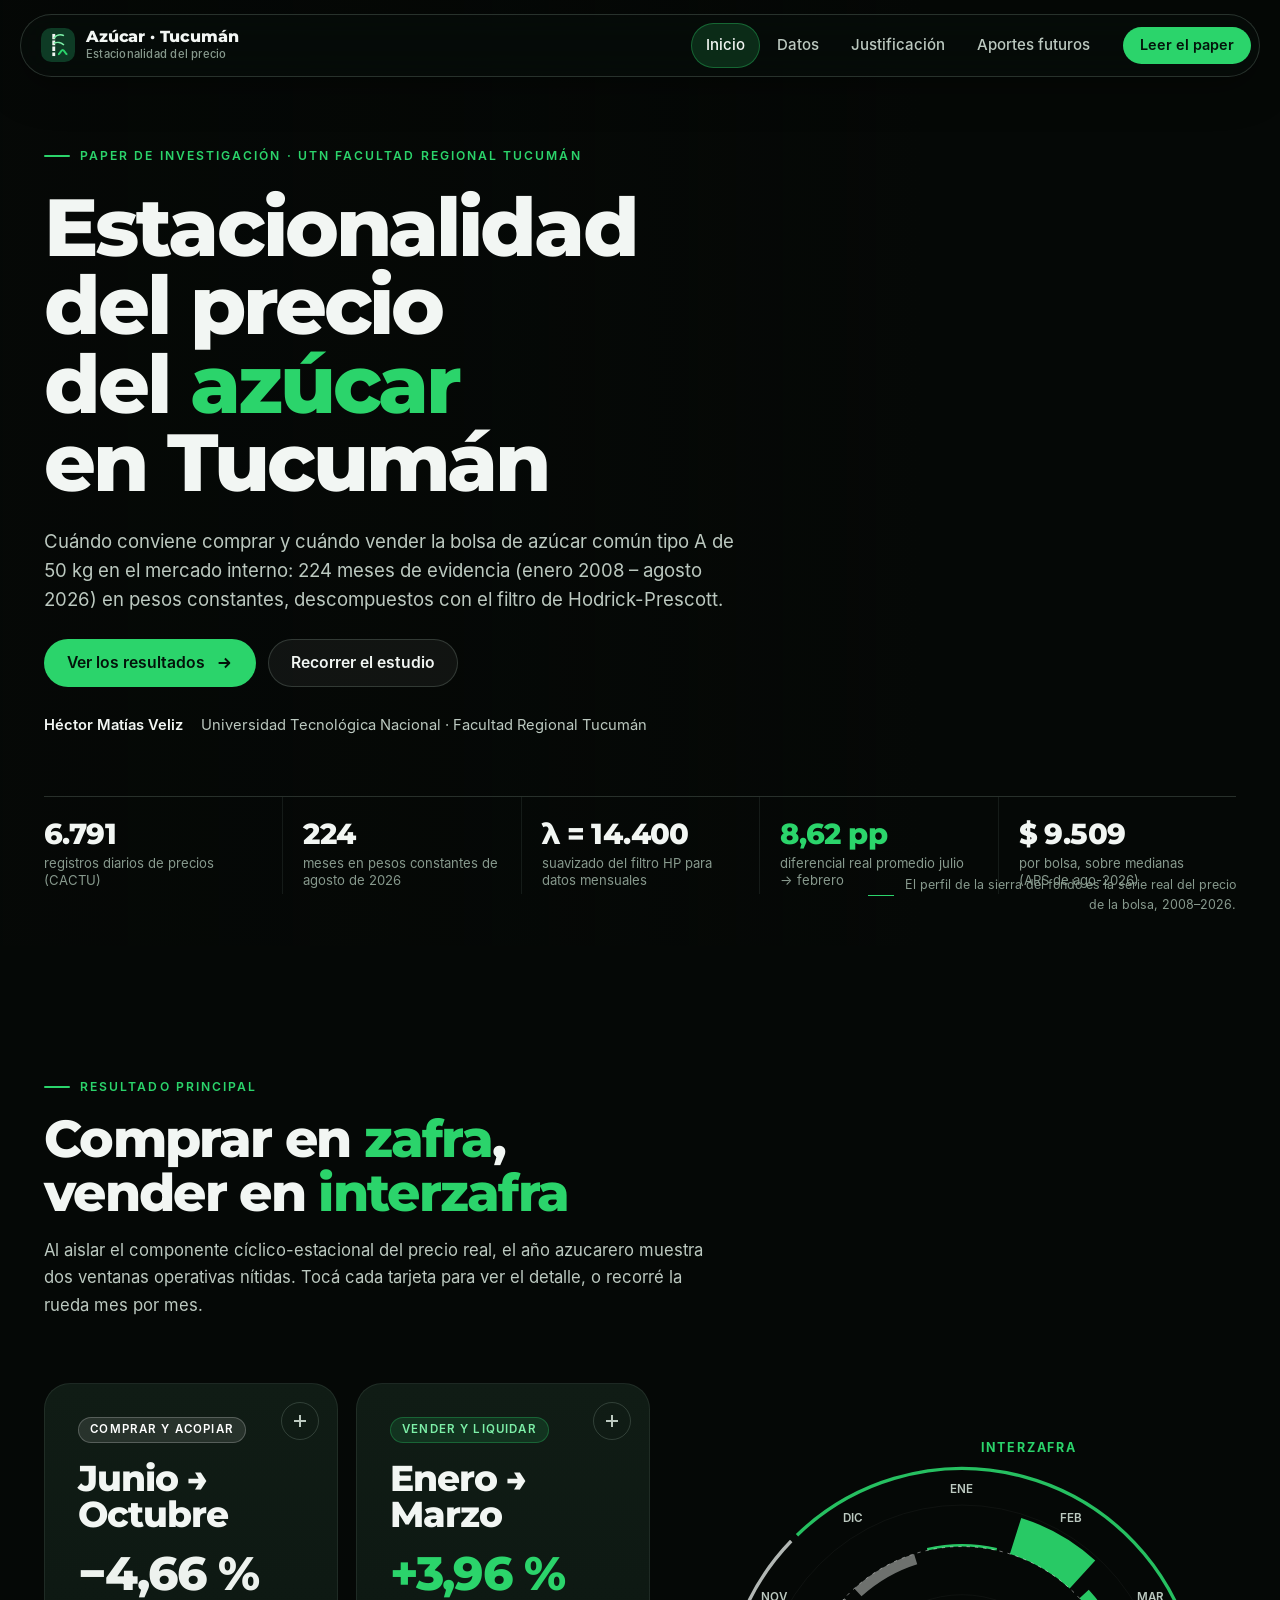
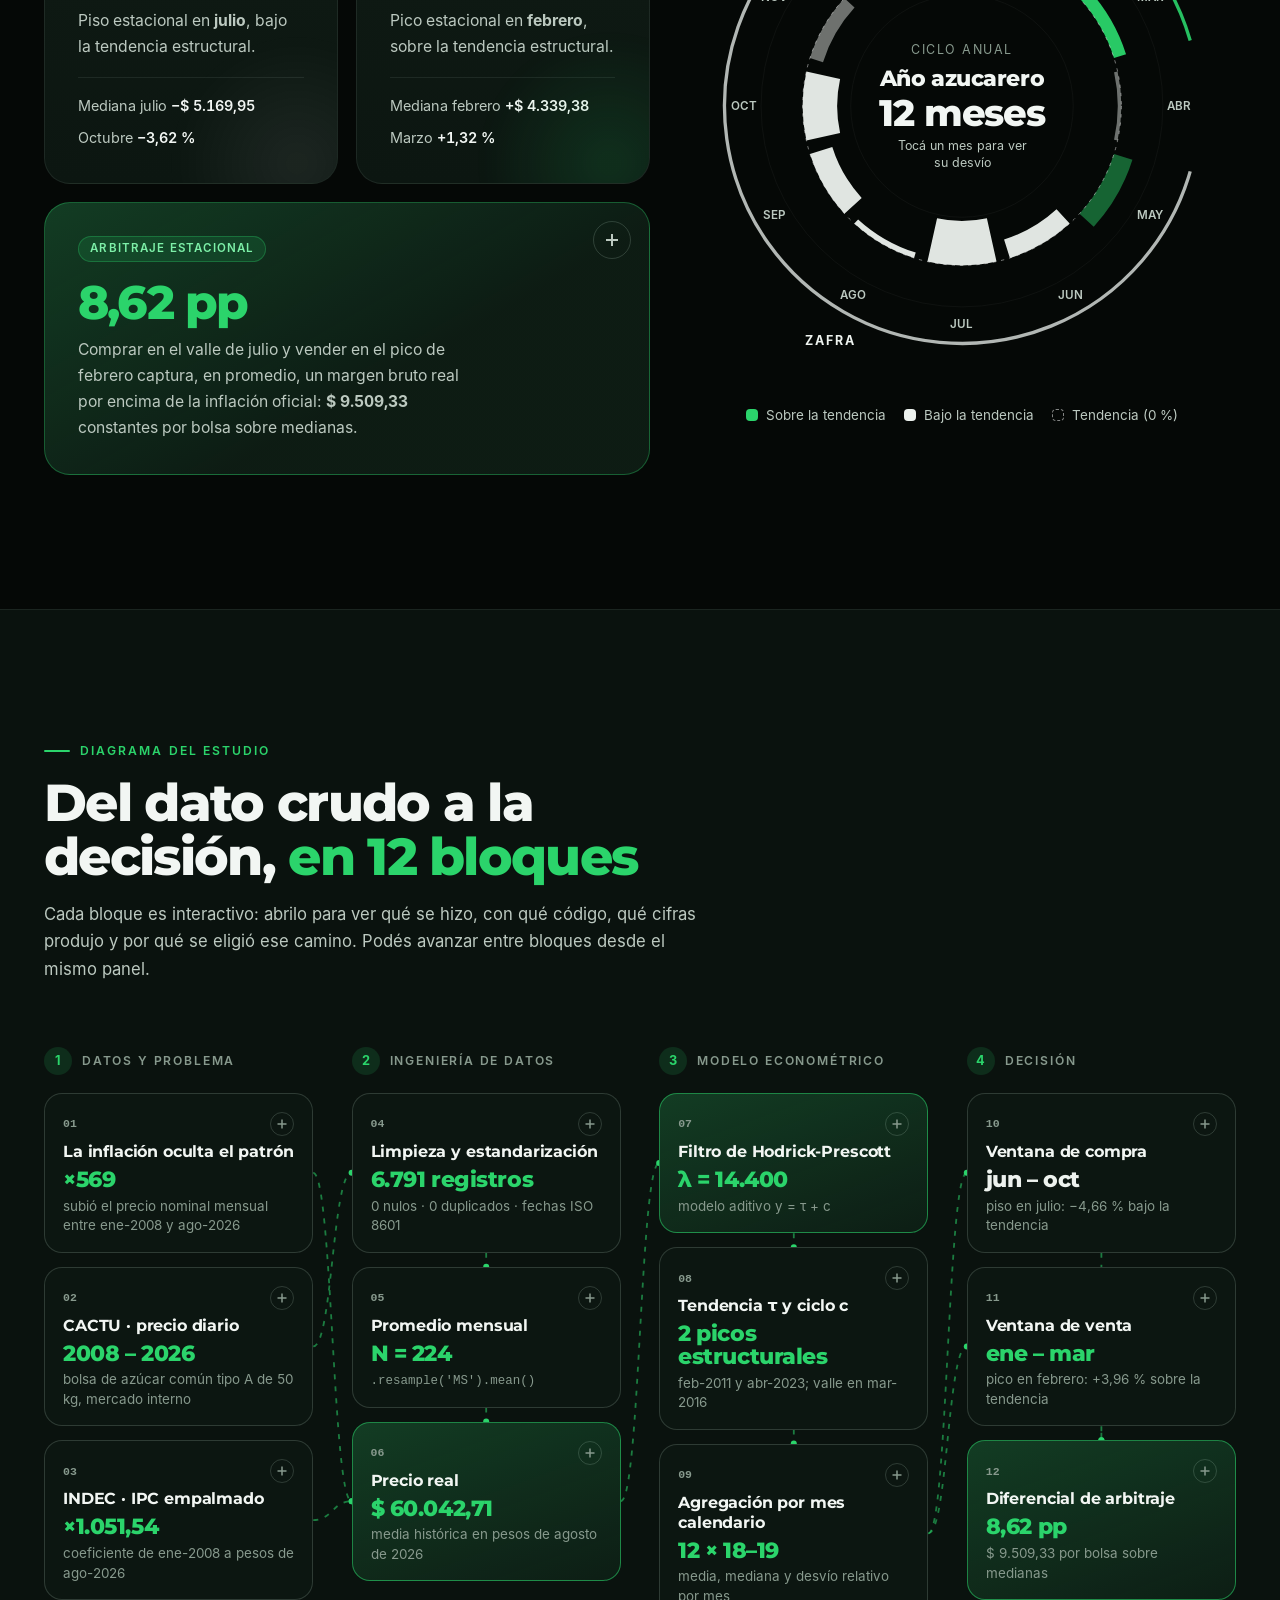
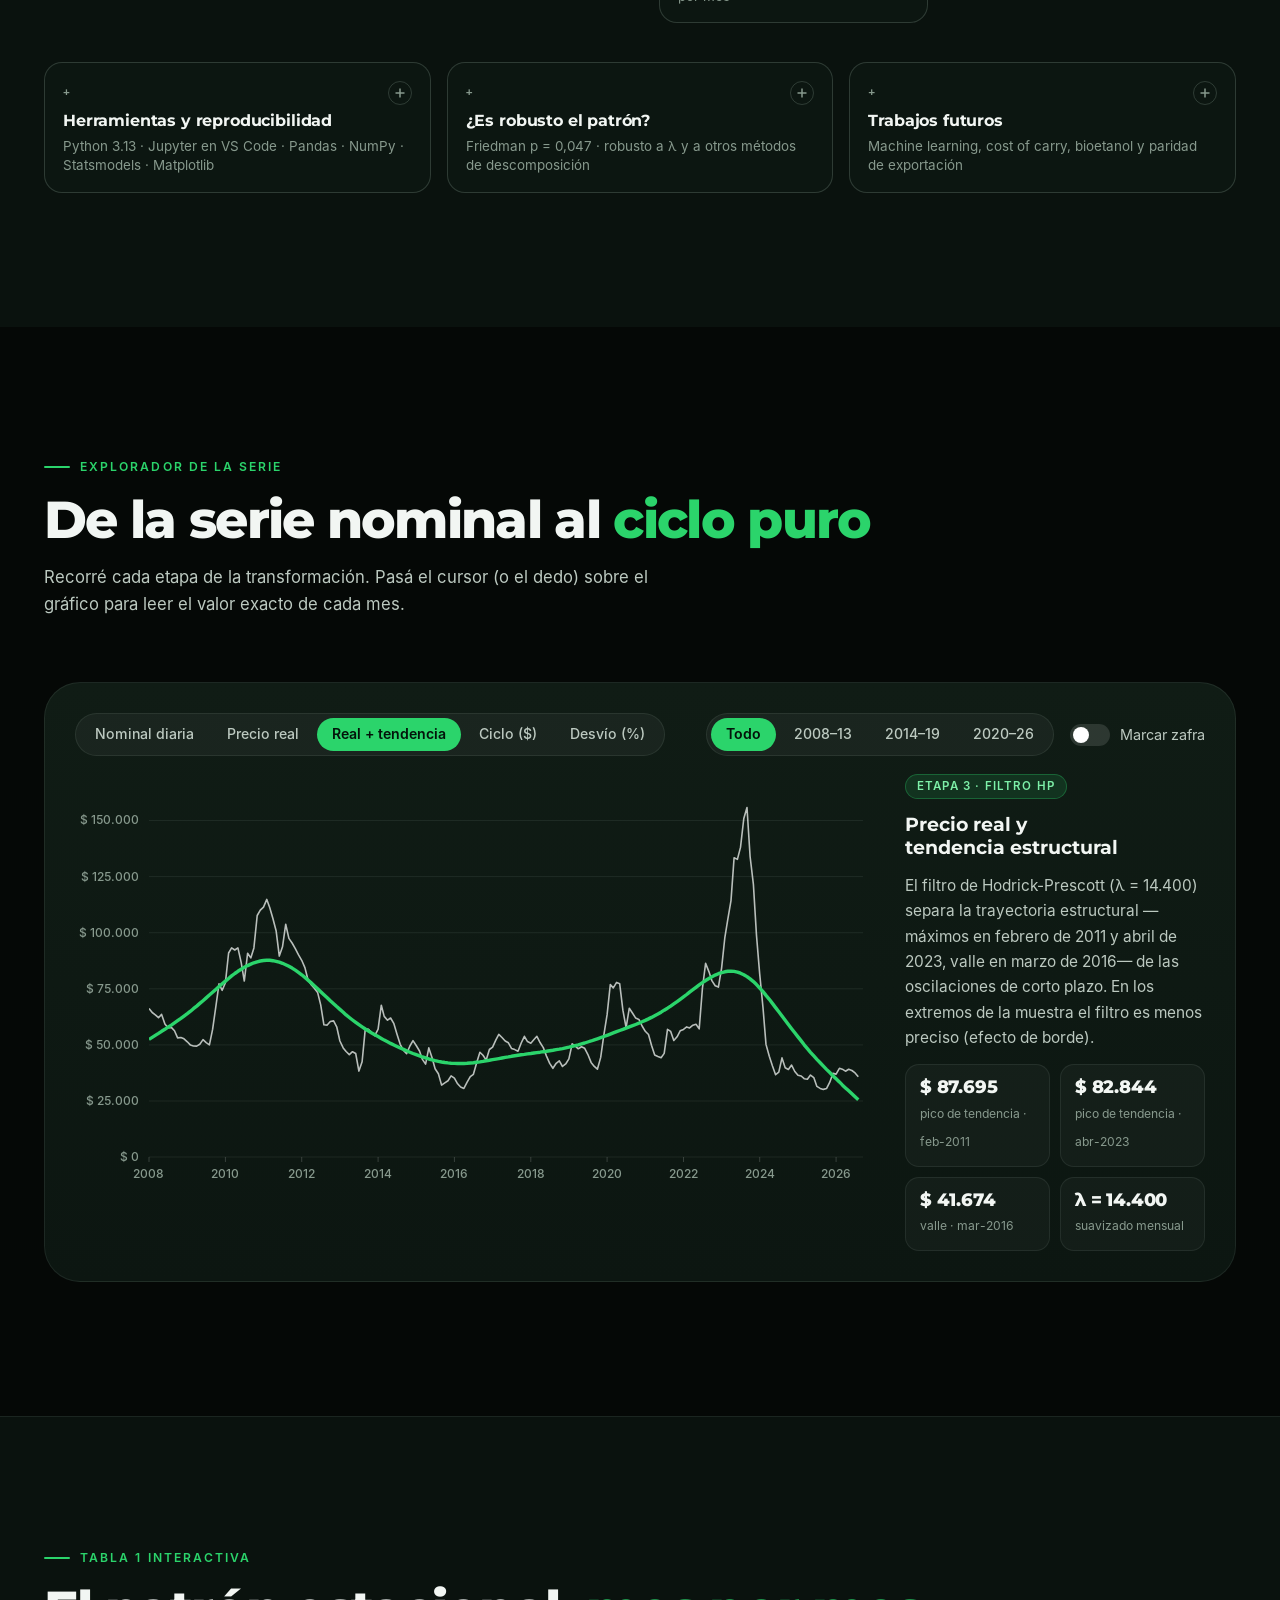
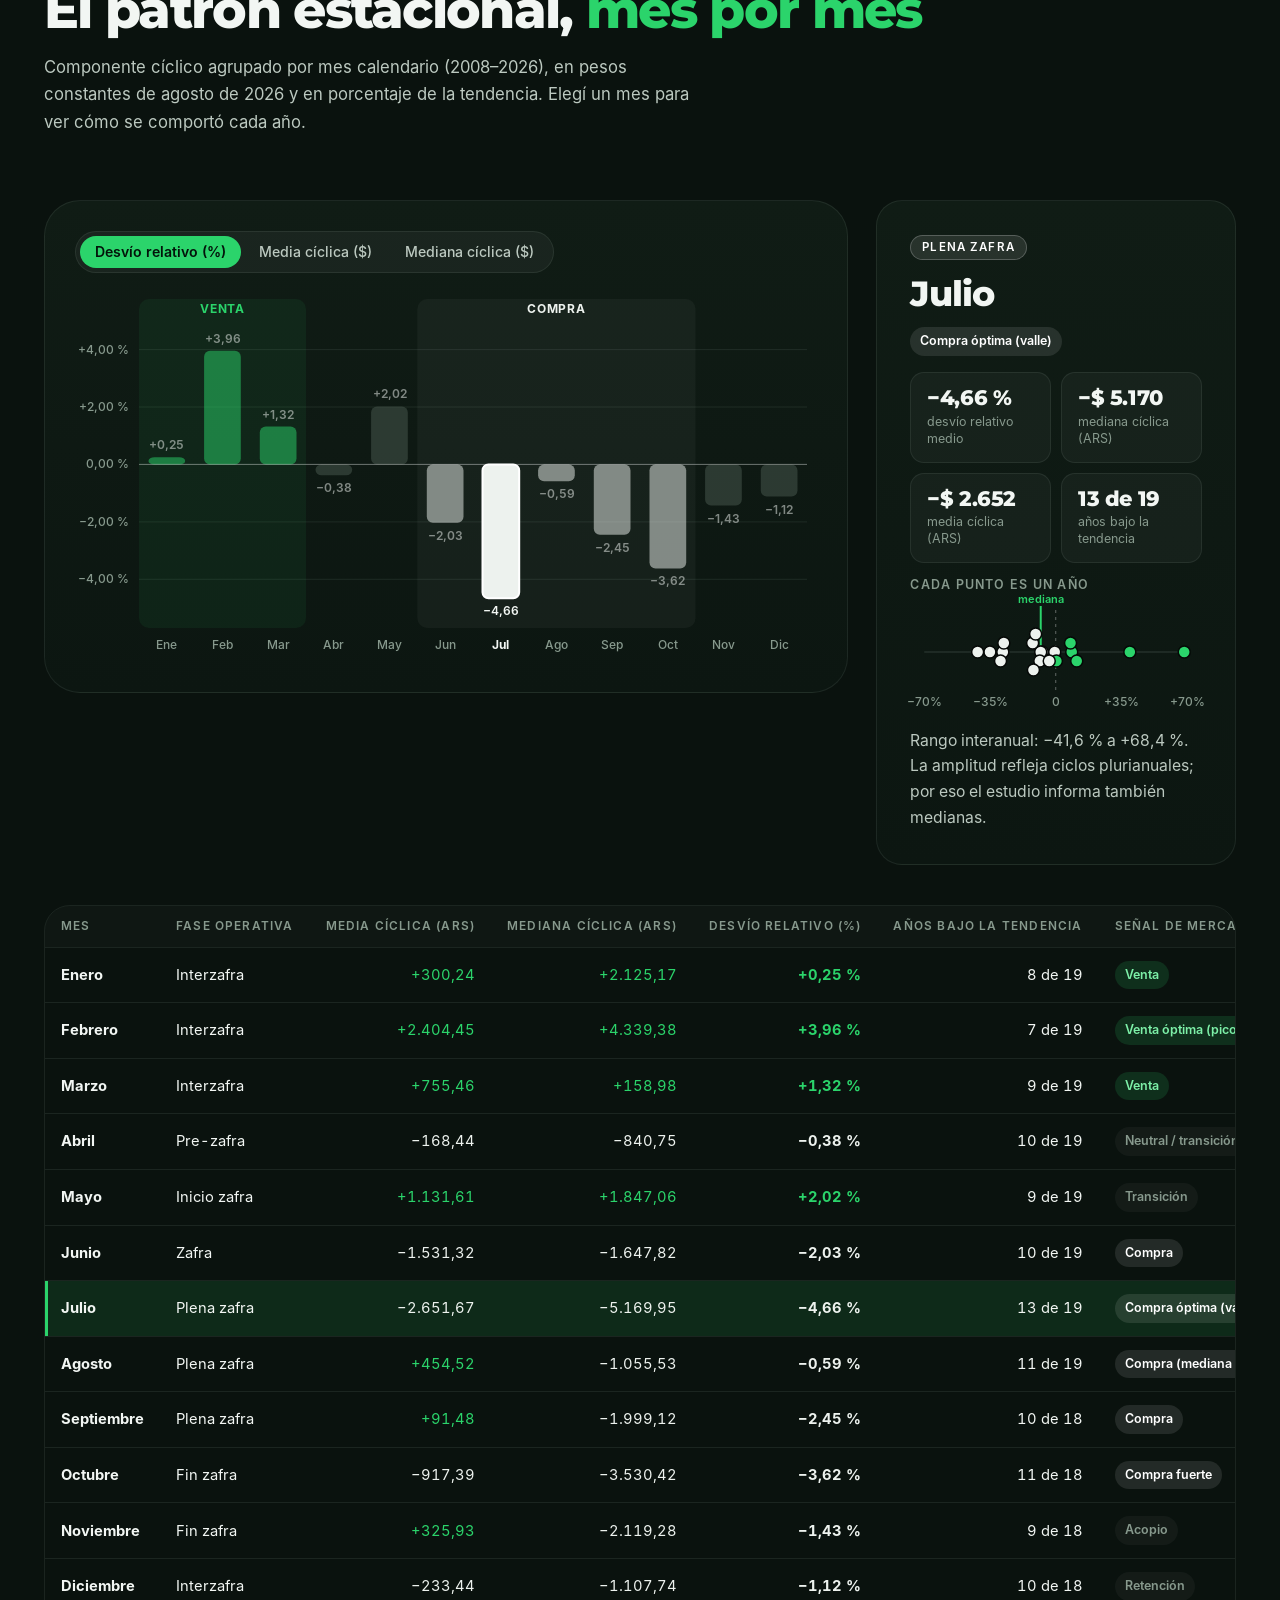
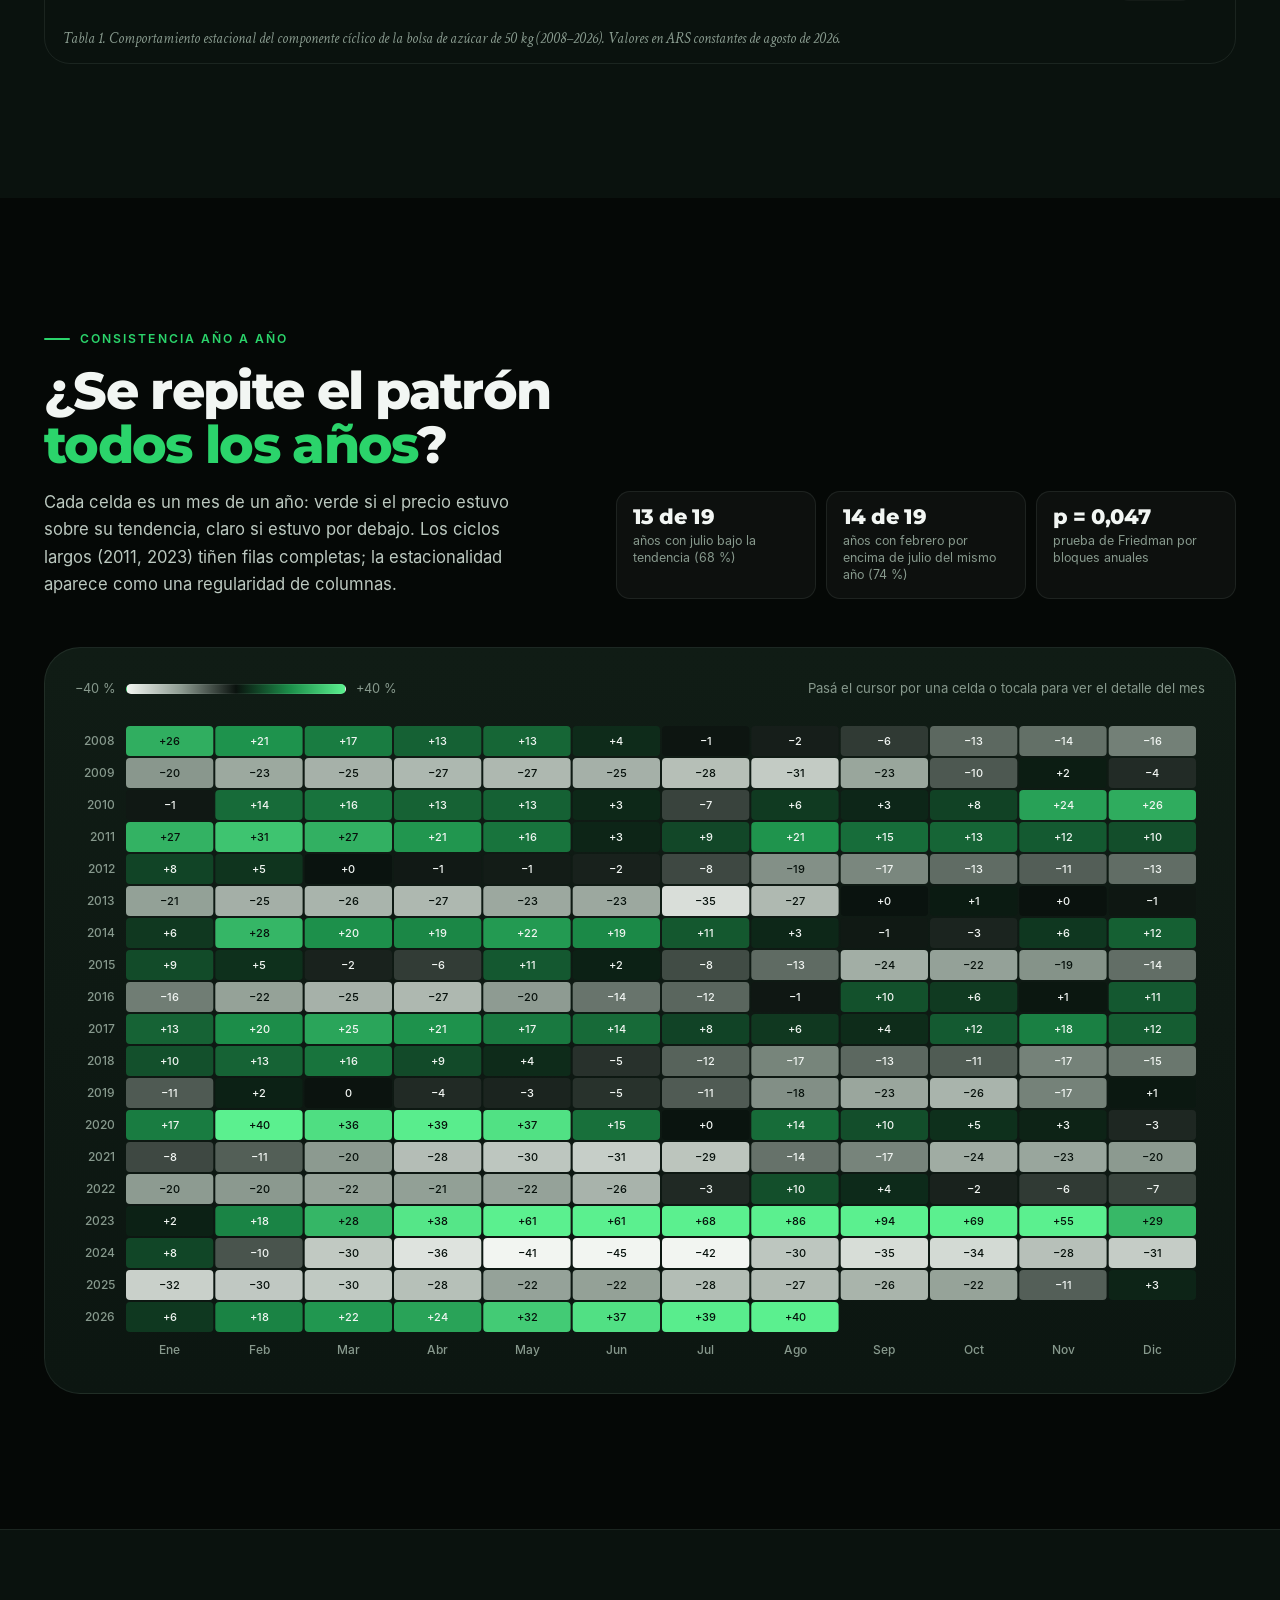
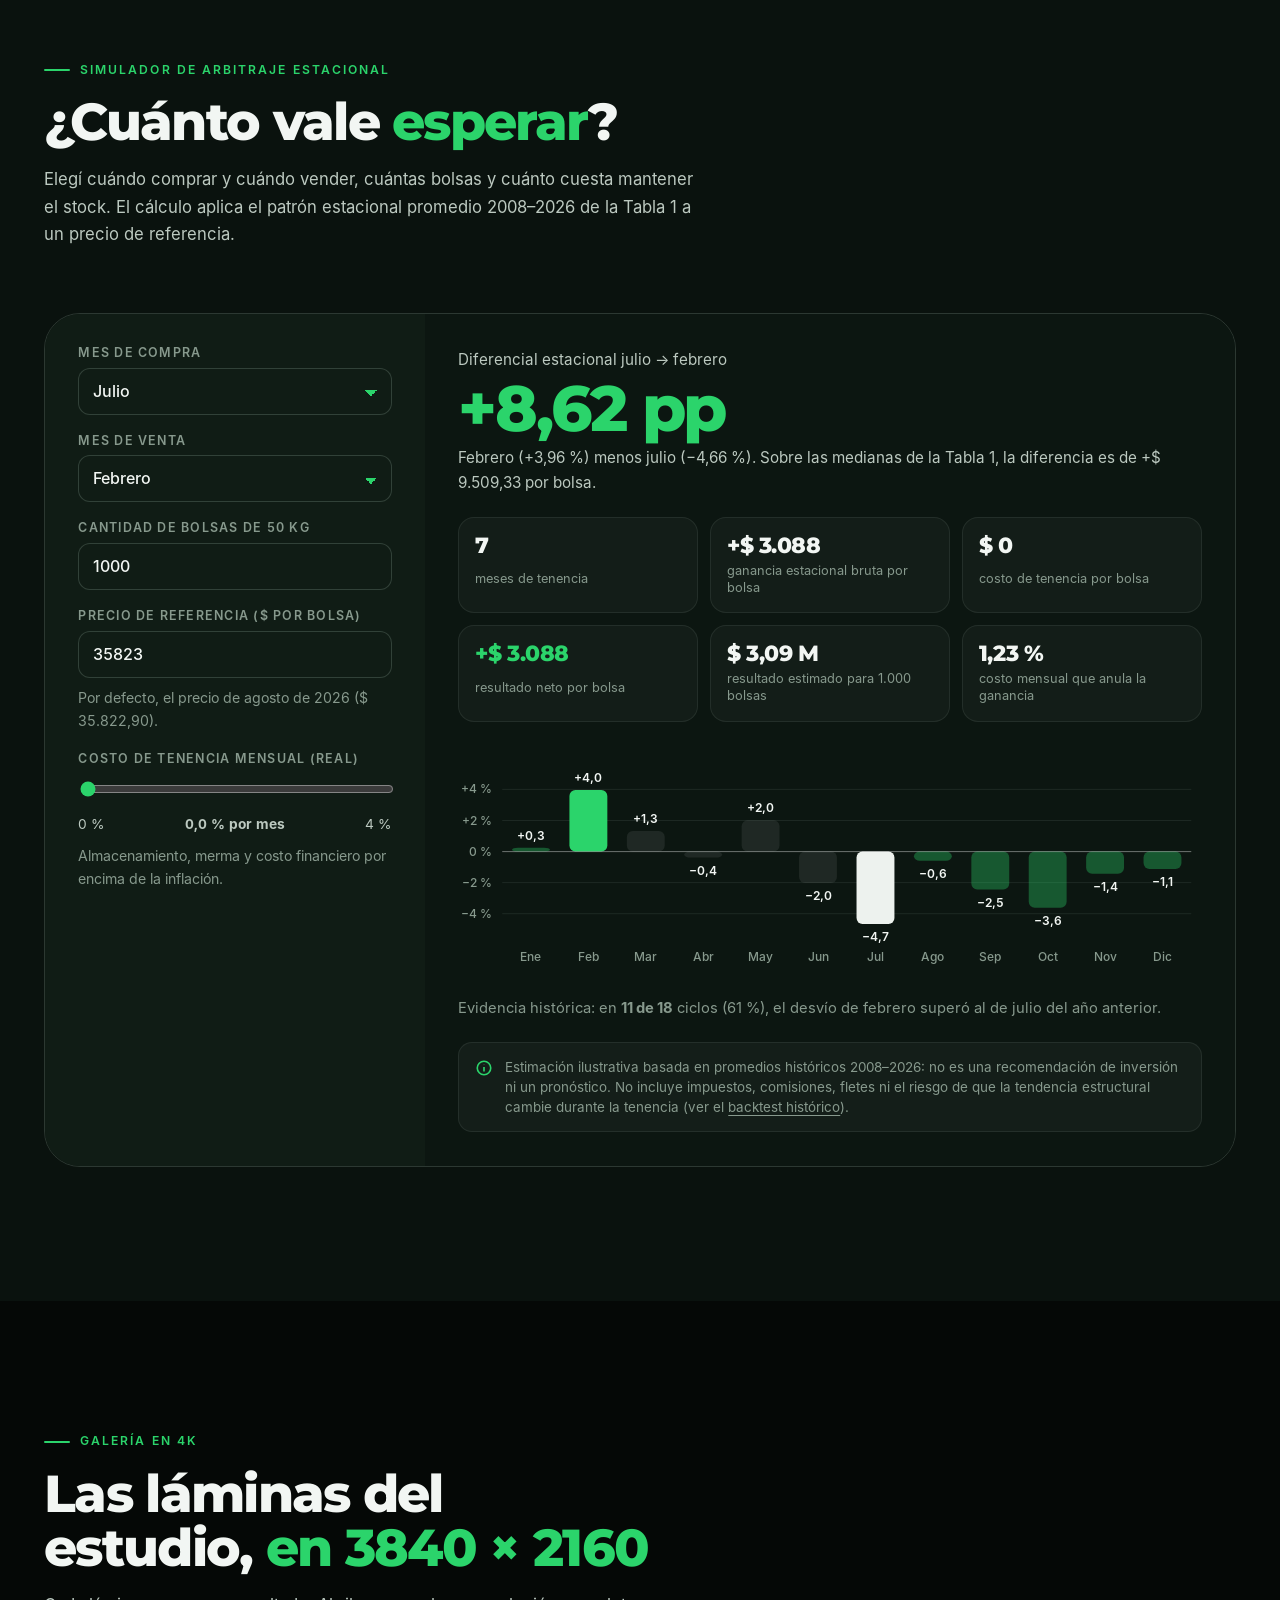
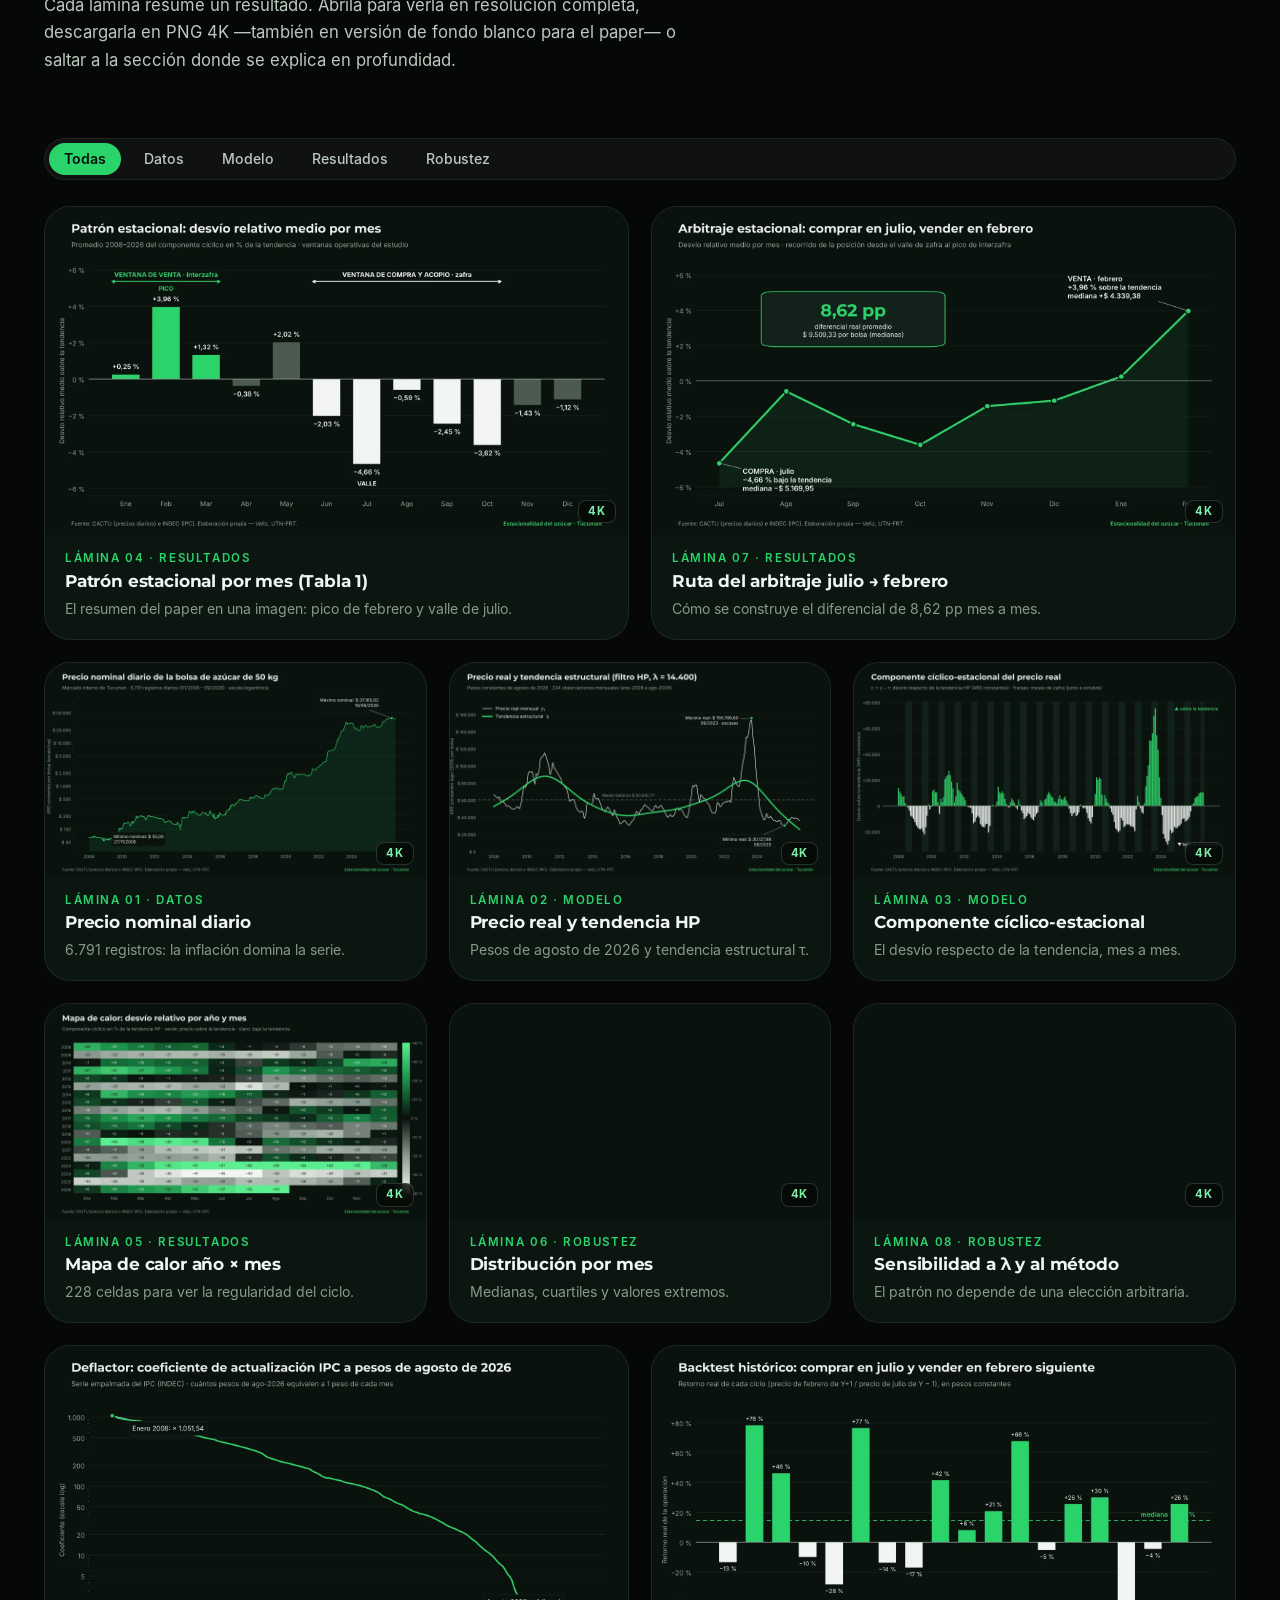
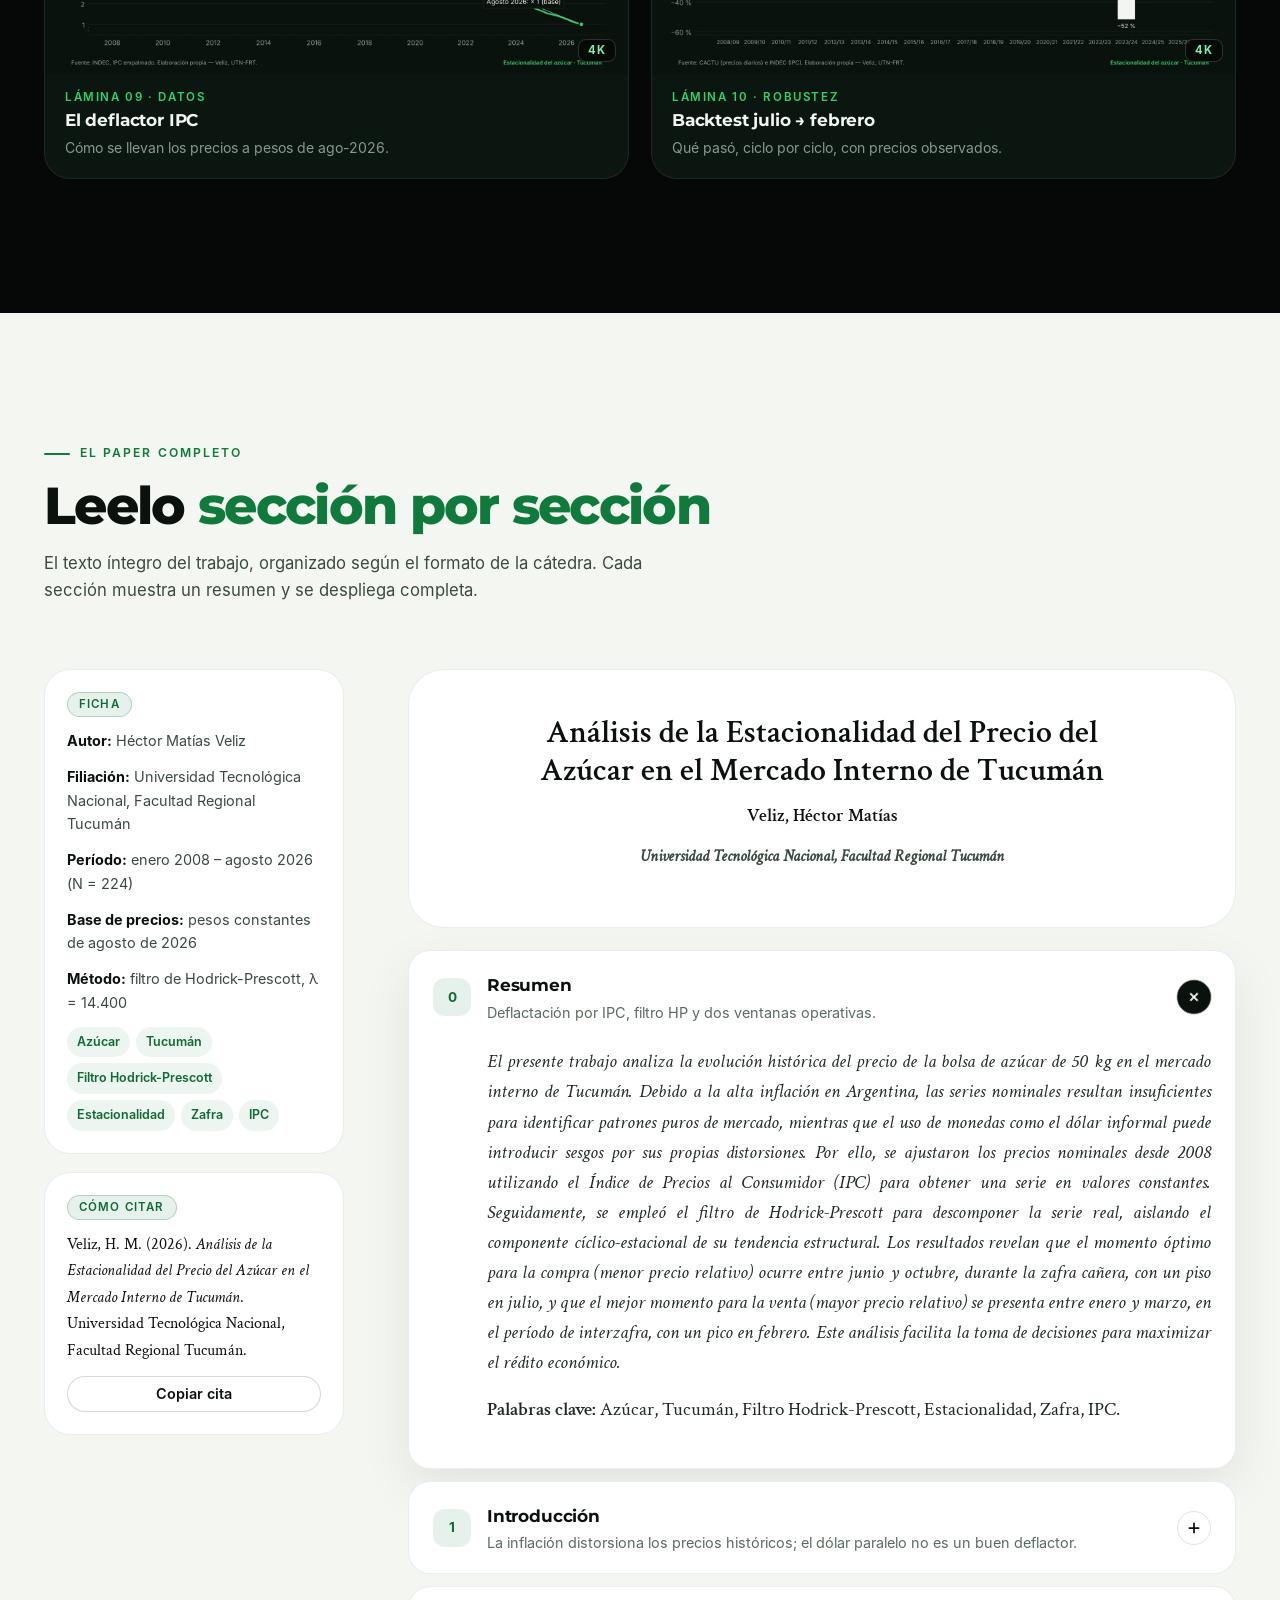
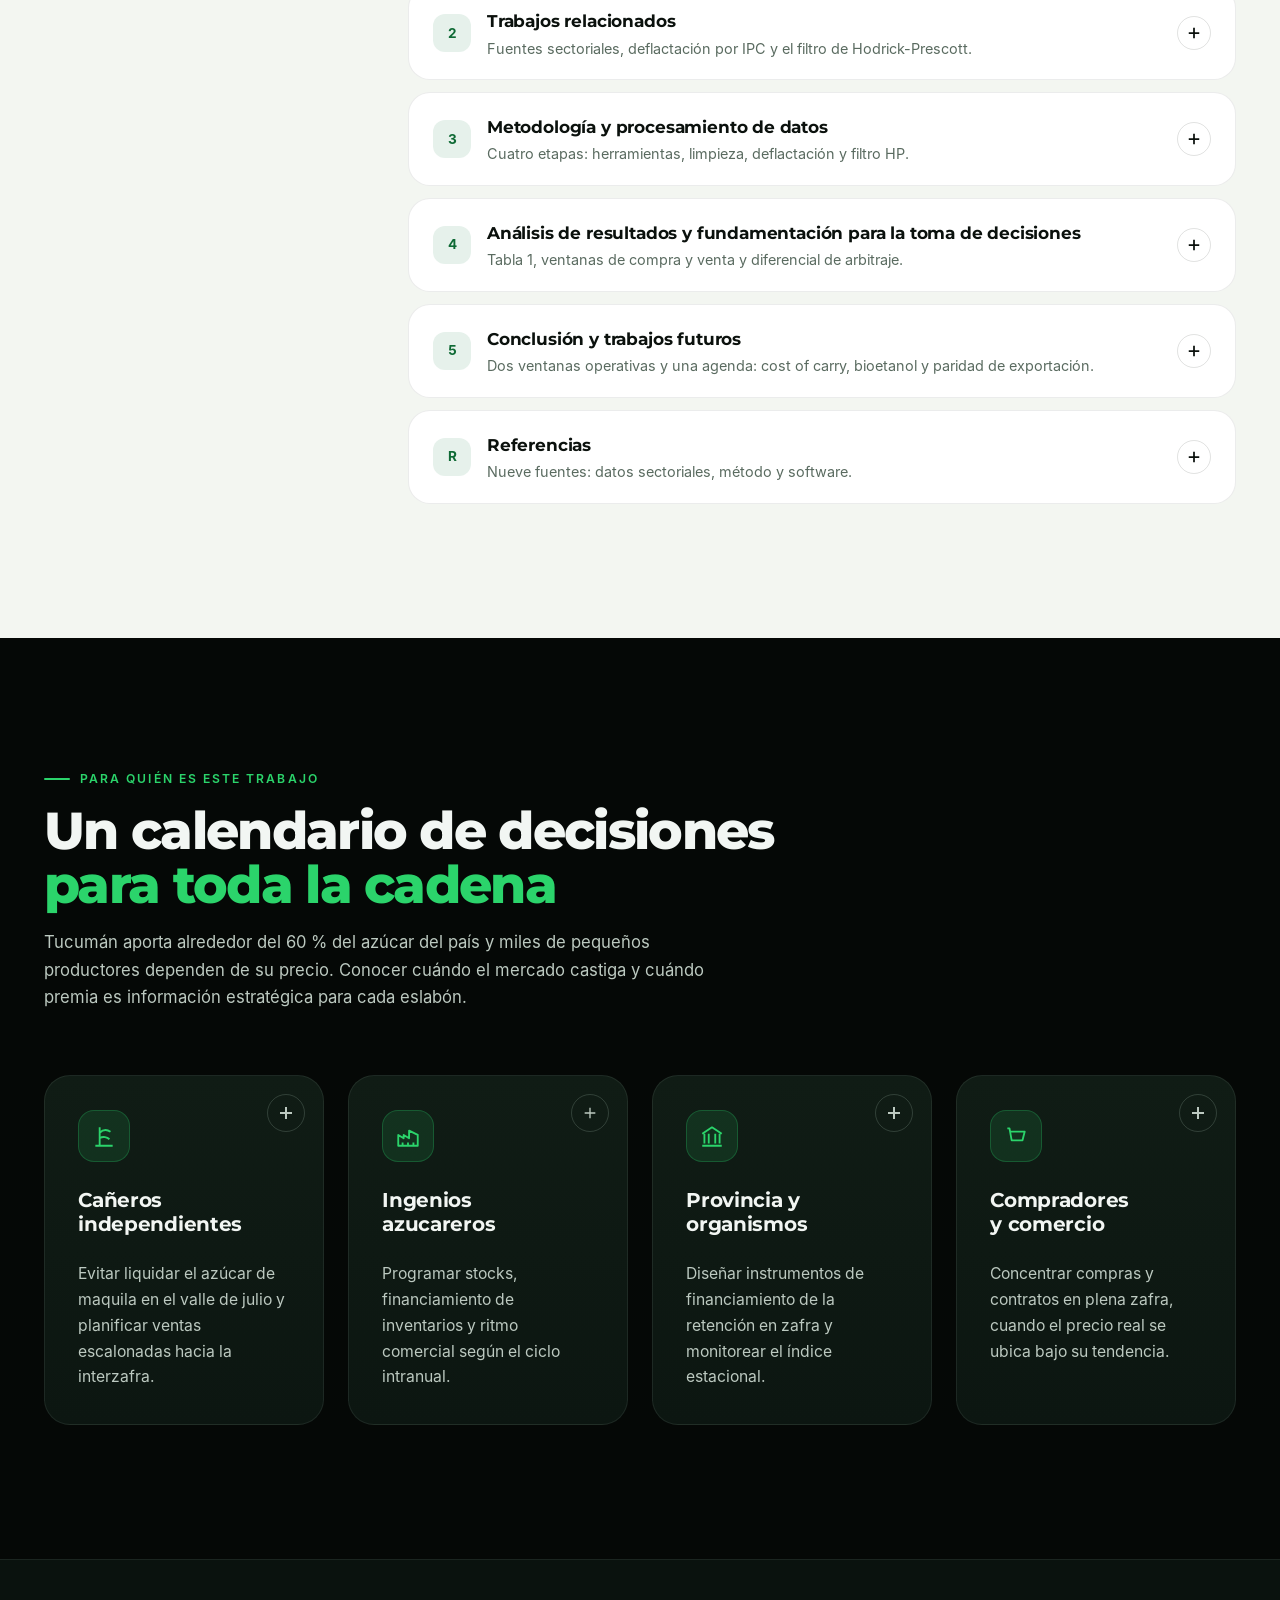
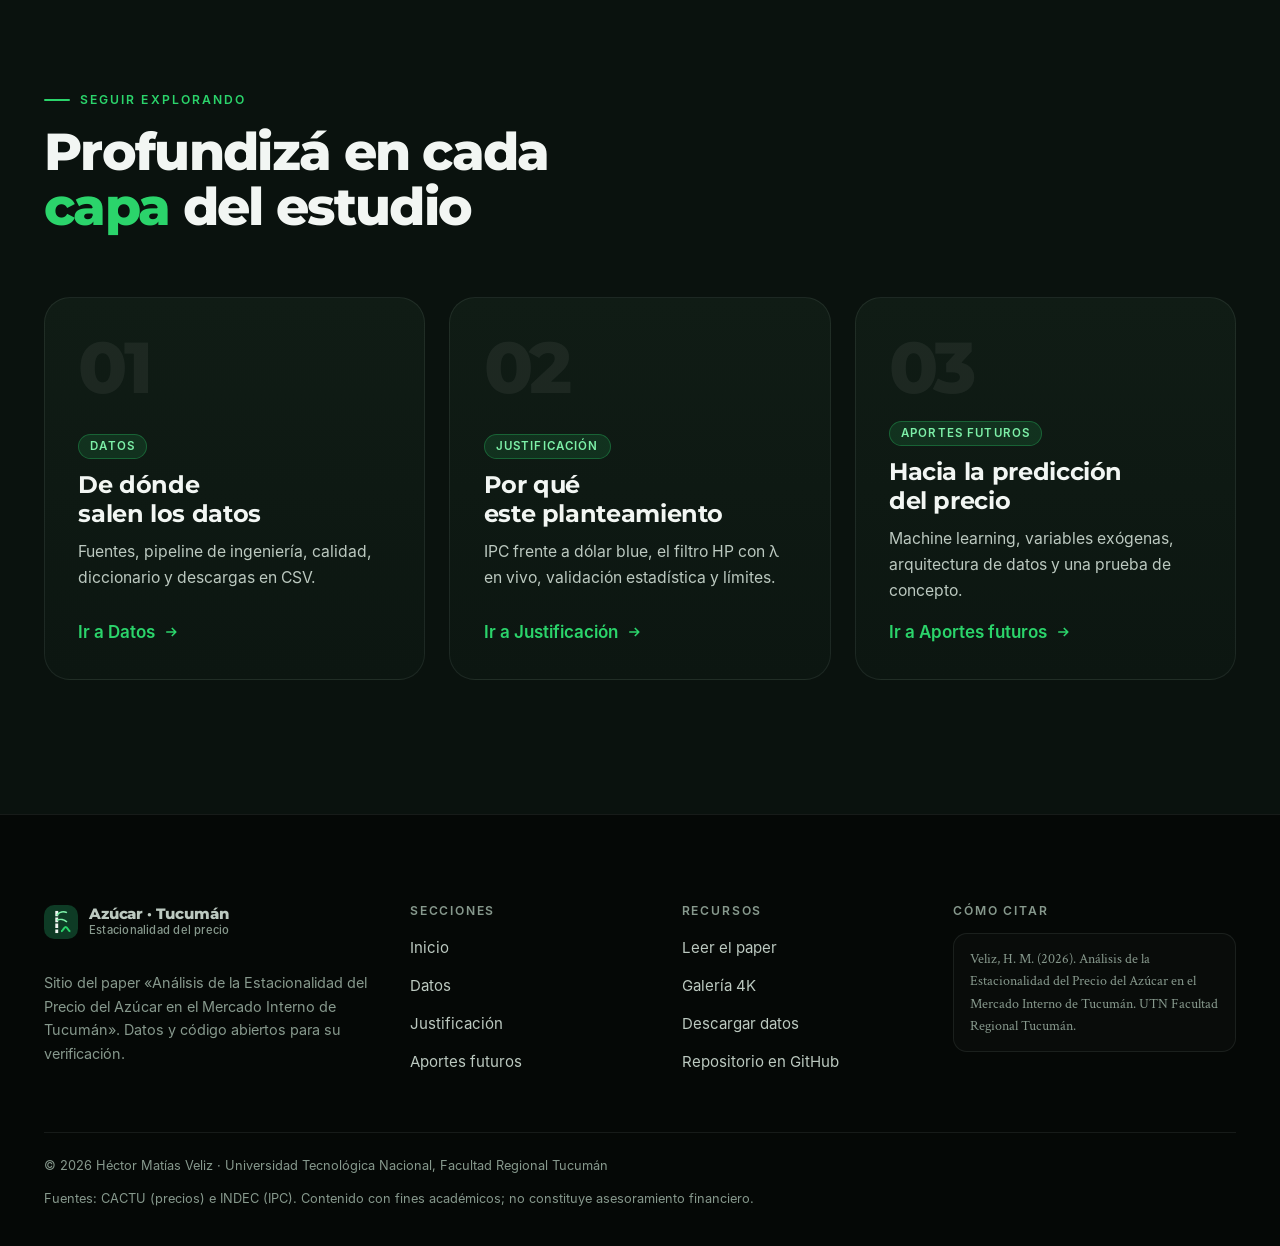
==== site/index.html @ 4aefc4c8 "Sitio interactivo del paper de estacionalidad del azúcar en Tucumán - Inicio: rueda anual, diagrama " ====
<!DOCTYPE html>
<html lang="es-AR" class="sin-js">
<head>
<meta charset="utf-8">
<meta name="viewport" content="width=device-width, initial-scale=1, viewport-fit=cover">
<title>Estacionalidad del precio del azúcar en Tucumán · Paper interactivo</title>
<meta name="description" content="Cuándo comprar y cuándo vender la bolsa de azúcar común tipo A de 50 kg en Tucumán: 224 meses (2008–2026) en pesos constantes, filtro de Hodrick-Prescott y ventanas operativas de zafra e interzafra.">
<meta name="author" content="Héctor Matías Veliz">
<meta name="theme-color" content="#050806">
<meta property="og:type" content="article">
<meta property="og:locale" content="es_AR">
<meta property="og:title" content="Estacionalidad del precio del azúcar en Tucumán">
<meta property="og:description" content="Comprar en zafra, vender en interzafra: evidencia de 224 meses en pesos constantes. Paper de la UTN Facultad Regional Tucumán.">
<link rel="icon" href="favicon.svg" type="image/svg+xml">
<link rel="preload" href="assets/fonts/montserrat-var.woff" as="font" type="font/woff" crossorigin>
<link rel="preload" href="assets/fonts/inter-regular.woff" as="font" type="font/woff" crossorigin>
<link rel="preload" as="image" href="assets/img/hero/canaveral-2560.webp" imagesrcset="assets/img/hero/canaveral-1600.webp 1600w, assets/img/hero/canaveral-2560.webp 2560w, assets/img/hero/canaveral-3840.webp 3840w" imagesizes="100vw" media="(min-width: 701px)">
<link rel="stylesheet" href="assets/css/styles.css?v=1">
<script type="application/ld+json">
{"@context":"https://schema.org","@type":"ScholarlyArticle","headline":"Análisis de la Estacionalidad del Precio del Azúcar en el Mercado Interno de Tucumán","author":{"@type":"Person","name":"Héctor Matías Veliz","affiliation":{"@type":"CollegeOrUniversity","name":"Universidad Tecnológica Nacional, Facultad Regional Tucumán"}},"inLanguage":"es","keywords":"Azúcar, Tucumán, Filtro Hodrick-Prescott, Estacionalidad, Zafra, IPC","about":"Estacionalidad del precio de la bolsa de azúcar común tipo A de 50 kg en el mercado interno de Tucumán, 2008–2026"}
</script>
</head>
<body>
<a class="saltar" href="#contenido">Saltar al contenido</a>
<div class="progreso" aria-hidden="true"></div>

<header class="nav">
  <div class="nav__barra">
    <a class="marca" href="index.html" aria-label="Inicio: Estacionalidad del azúcar en Tucumán">
      <svg viewBox="0 0 40 40" aria-hidden="true"><rect width="40" height="40" rx="12" fill="#0E3B25"/><path d="M15 33V7" stroke="#F2F6F3" stroke-width="3.4" stroke-linecap="round"/><path d="M12.6 14h4.8M12.6 21h4.8M12.6 28h4.8" stroke="#0E3B25" stroke-width="1.6"/><path d="M15 12c3-4 8-5 12-3M15 18c4-2 9-1 12 2" stroke="#7DF0A8" stroke-width="1.8" fill="none" stroke-linecap="round"/><path d="M20 31c2.5 0 3-5 5.5-5s3 5 5.5 5" stroke="#2BD46B" stroke-width="2.4" fill="none" stroke-linecap="round"/></svg>
      <span>Azúcar · Tucumán<small>Estacionalidad del precio</small></span>
    </a>
    <nav class="nav__enlaces" aria-label="Principal">
      <a href="index.html" aria-current="page">Inicio</a>
      <a href="datos.html">Datos</a>
      <a href="justificacion.html">Justificación</a>
      <a href="futuro.html">Aportes futuros</a>
    </nav>
    <a class="btn btn--primario btn--chico nav__cta" href="#paper">Leer el paper</a>
    <button class="nav__menu" type="button" aria-expanded="false" aria-controls="menu-movil" aria-label="Abrir menú"><span></span></button>
  </div>
</header>
<nav class="menu-movil" id="menu-movil" aria-label="Menú principal">
  <a href="index.html" aria-current="page">Inicio <span aria-hidden="true">→</span></a>
  <a href="datos.html">Datos <span aria-hidden="true">→</span></a>
  <a href="justificacion.html">Justificación <span aria-hidden="true">→</span></a>
  <a href="futuro.html">Aportes futuros <span aria-hidden="true">→</span></a>
  <a href="#paper">Leer el paper <span aria-hidden="true">→</span></a>
  <p>Paper de investigación · UTN Facultad Regional Tucumán</p>
</nav>

<main id="contenido">
<!-- ================================================================= PORTADA -->
<section class="hero" id="inicio" aria-labelledby="titulo-principal">
  <picture class="hero__fondo">
    <source media="(max-width: 700px) and (orientation: portrait)" srcset="assets/img/hero/canaveral-vertical-1215.webp">
    <img src="assets/img/hero/canaveral-2560.webp" srcset="assets/img/hero/canaveral-1600.webp 1600w, assets/img/hero/canaveral-2560.webp 2560w, assets/img/hero/canaveral-3840.webp 3840w" sizes="100vw" width="3840" height="2160" alt="Ilustración digital de un cañaveral tucumano al anochecer; la silueta de la sierra del fondo traza la serie real del precio del azúcar entre 2008 y 2026." fetchpriority="high" decoding="async">
  </picture>
  <div class="hero__velo"></div>
  <div class="contenedor hero__contenido">
    <span class="antetitulo">Paper de investigación · UTN Facultad Regional Tucumán</span>
    <h1 id="titulo-principal">Estacionalidad del precio del <em>azúcar</em> en Tucumán</h1>
    <p class="hero__bajada">Cuándo conviene comprar y cuándo vender la bolsa de azúcar común tipo A de 50&nbsp;kg en el mercado interno: 224 meses de evidencia (enero 2008 – agosto 2026) en pesos constantes, descompuestos con el filtro de Hodrick-Prescott.</p>
    <div class="hero__acciones">
      <a class="btn btn--primario" href="#respuesta">Ver los resultados <svg viewBox="0 0 20 20" fill="none" stroke="currentColor" stroke-width="2" stroke-linecap="round" stroke-linejoin="round" aria-hidden="true"><path d="M4 10h12M11 5l5 5-5 5"/></svg></a>
      <a class="btn btn--secundario" href="#diagrama">Recorrer el estudio</a>
    </div>
    <p class="hero__autor"><b>Héctor Matías Veliz</b><span>Universidad Tecnológica Nacional · Facultad Regional Tucumán</span></p>
    <div class="cifras" role="list">
      <div class="cifra" role="listitem"><span class="cifra__valor num" data-contar="6791">6.791</span><span class="cifra__rotulo">registros diarios de precios (CACTU)</span></div>
      <div class="cifra" role="listitem"><span class="cifra__valor num" data-contar="224">224</span><span class="cifra__rotulo">meses en pesos constantes de agosto de 2026</span></div>
      <div class="cifra" role="listitem"><span class="cifra__valor num">λ = 14.400</span><span class="cifra__rotulo">suavizado del filtro HP para datos mensuales</span></div>
      <div class="cifra" role="listitem"><span class="cifra__valor num verde" data-contar="8.62" data-dec="2" data-suf=" pp">8,62 pp</span><span class="cifra__rotulo">diferencial real promedio julio → febrero</span></div>
      <div class="cifra" role="listitem"><span class="cifra__valor num" data-contar="9509.33" data-dec="0" data-pre="$ ">$ 9.509</span><span class="cifra__rotulo">por bolsa, sobre medianas (ARS de ago-2026)</span></div>
    </div>
  </div>
  <p class="hero__nota">El perfil de la sierra del fondo es la serie real del precio de la bolsa, 2008–2026.</p>
</section>

<!-- ================================================================= RESPUESTA -->
<section class="seccion" id="respuesta" aria-labelledby="t-respuesta">
  <div class="contenedor">
    <div class="encabezado revelar">
      <span class="antetitulo">Resultado principal</span>
      <h2 class="titulo" id="t-respuesta">Comprar en <em>zafra</em>, vender en <em>interzafra</em></h2>
      <p class="bajada">Al aislar el componente cíclico-estacional del precio real, el año azucarero muestra dos ventanas operativas nítidas. Tocá cada tarjeta para ver el detalle, o recorré la rueda mes por mes.</p>
    </div>
    <div class="respuesta">
      <div class="respuesta__tarjetas">
        <article class="tarjeta tarjeta--clic decision decision--compra revelar" data-detalle="d-compra" data-grupo="decision" data-titulo="Ventana de compra y acopio: junio a octubre" data-etiqueta="Compra · plena zafra">
          <span class="tarjeta__mas" aria-hidden="true"><svg viewBox="0 0 16 16" fill="none" stroke="currentColor" stroke-width="2" stroke-linecap="round"><path d="M8 2v12M2 8h12"/></svg></span>
          <span class="etiqueta etiqueta--blanca">Comprar y acopiar</span>
          <div class="decision__meses">Junio → Octubre</div>
          <div><div class="decision__valor num">−4,66 %</div><p class="mt-1">Piso estacional en <b>julio</b>, bajo la tendencia estructural.</p></div>
          <div class="decision__pie"><span>Mediana julio <b class="num">−$ 5.169,95</b></span><span>Octubre <b class="num">−3,62 %</b></span></div>
        </article>
        <article class="tarjeta tarjeta--clic decision decision--venta revelar" data-detalle="d-venta" data-grupo="decision" data-titulo="Ventana de venta y liquidación: enero a marzo" data-etiqueta="Venta · interzafra">
          <span class="tarjeta__mas" aria-hidden="true"><svg viewBox="0 0 16 16" fill="none" stroke="currentColor" stroke-width="2" stroke-linecap="round"><path d="M8 2v12M2 8h12"/></svg></span>
          <span class="etiqueta">Vender y liquidar</span>
          <div class="decision__meses">Enero → Marzo</div>
          <div><div class="decision__valor num">+3,96 %</div><p class="mt-1">Pico estacional en <b>febrero</b>, sobre la tendencia estructural.</p></div>
          <div class="decision__pie"><span>Mediana febrero <b class="num">+$ 4.339,38</b></span><span>Marzo <b class="num">+1,32 %</b></span></div>
        </article>
        <article class="tarjeta tarjeta--clic decision decision--arbitraje revelar" data-detalle="d-arbitraje" data-grupo="decision" data-titulo="Diferencial de arbitraje estacional" data-etiqueta="Julio → febrero">
          <span class="tarjeta__mas" aria-hidden="true"><svg viewBox="0 0 16 16" fill="none" stroke="currentColor" stroke-width="2" stroke-linecap="round"><path d="M8 2v12M2 8h12"/></svg></span>
          <span class="etiqueta">Arbitraje estacional</span>
          <div style="display:flex;flex-wrap:wrap;align-items:flex-end;gap:12px 28px">
            <div class="decision__valor num verde">8,62 pp</div>
            <p style="max-width:40ch;margin:0">Comprar en el valle de julio y vender en el pico de febrero captura, en promedio, un margen bruto real por encima de la inflación oficial: <b class="num">$ 9.509,33</b> constantes por bolsa sobre medianas.</p>
          </div>
        </article>
      </div>
      <div class="revelar">
        <div class="rueda" id="rueda" aria-label="Rueda anual del desvío estacional: cada mes es un botón">
          <div class="rueda__centro" aria-live="polite">
            <span class="rueda__fase" id="rueda-fase">Ciclo anual</span>
            <span class="rueda__mes" id="rueda-mes">Año azucarero</span>
            <span class="rueda__valor num" id="rueda-valor">12 meses</span>
            <span class="rueda__detalle" id="rueda-detalle">Tocá un mes para ver su desvío</span>
          </div>
        </div>
        <div class="leyenda mt-2" style="justify-content:center">
          <span><i style="background:var(--verde)"></i>Sobre la tendencia</span>
          <span><i style="background:var(--compra)"></i>Bajo la tendencia</span>
          <span><i style="background:transparent;border:1px dashed rgba(255,255,255,.5)"></i>Tendencia (0 %)</span>
        </div>
      </div>
    </div>
  </div>
</section>

<!-- ================================================================= DIAGRAMA -->
<section class="seccion seccion--elevada seccion--borde" id="diagrama" aria-labelledby="t-diagrama">
  <div class="contenedor">
    <div class="encabezado revelar">
      <span class="antetitulo">Diagrama del estudio</span>
      <h2 class="titulo" id="t-diagrama">Del dato crudo a la decisión, <em>en 12 bloques</em></h2>
      <p class="bajada">Cada bloque es interactivo: abrilo para ver qué se hizo, con qué código, qué cifras produjo y por qué se eligió ese camino. Podés avanzar entre bloques desde el mismo panel.</p>
    </div>
    <div class="flujo" id="flujo">
      <svg class="flujo__lineas" id="flujo-lineas" aria-hidden="true"></svg>
      <div class="etapa">
        <div class="etapa__cabeza"><b>1</b>Datos y problema</div>
        <button class="nodo" type="button" id="n-problema" data-detalle="d-problema" data-grupo="flujo" data-etiqueta="Bloque 01 · Problema" data-hacia="n-deflactacion">
          <span class="nodo__sup"><span class="nodo__num">01</span><span class="nodo__abrir"><svg viewBox="0 0 16 16" fill="none" stroke="currentColor" stroke-width="2" stroke-linecap="round"><path d="M8 2v12M2 8h12"/></svg></span></span>
          <span class="nodo__titulo">La inflación oculta el patrón</span>
          <span class="nodo__dato num">×569</span>
          <span class="nodo__texto">subió el precio nominal mensual entre ene-2008 y ago-2026</span>
        </button>
        <button class="nodo" type="button" id="n-cactu" data-detalle="d-cactu" data-grupo="flujo" data-etiqueta="Bloque 02 · Fuente primaria" data-hacia="n-limpieza">
          <span class="nodo__sup"><span class="nodo__num">02</span><span class="nodo__abrir"><svg viewBox="0 0 16 16" fill="none" stroke="currentColor" stroke-width="2" stroke-linecap="round"><path d="M8 2v12M2 8h12"/></svg></span></span>
          <span class="nodo__titulo">CACTU · precio diario</span>
          <span class="nodo__dato num">2008 – 2026</span>
          <span class="nodo__texto">bolsa de azúcar común tipo A de 50 kg, mercado interno</span>
        </button>
        <button class="nodo" type="button" id="n-indec" data-detalle="d-indec" data-grupo="flujo" data-etiqueta="Bloque 03 · Deflactor" data-hacia="n-deflactacion">
          <span class="nodo__sup"><span class="nodo__num">03</span><span class="nodo__abrir"><svg viewBox="0 0 16 16" fill="none" stroke="currentColor" stroke-width="2" stroke-linecap="round"><path d="M8 2v12M2 8h12"/></svg></span></span>
          <span class="nodo__titulo">INDEC · IPC empalmado</span>
          <span class="nodo__dato num">×1.051,54</span>
          <span class="nodo__texto">coeficiente de ene-2008 a pesos de ago-2026</span>
        </button>
      </div>
      <div class="etapa">
        <div class="etapa__cabeza"><b>2</b>Ingeniería de datos</div>
        <button class="nodo" type="button" id="n-limpieza" data-detalle="d-limpieza" data-grupo="flujo" data-etiqueta="Bloque 04 · Limpieza" data-hacia="n-mensual">
          <span class="nodo__sup"><span class="nodo__num">04</span><span class="nodo__abrir"><svg viewBox="0 0 16 16" fill="none" stroke="currentColor" stroke-width="2" stroke-linecap="round"><path d="M8 2v12M2 8h12"/></svg></span></span>
          <span class="nodo__titulo">Limpieza y estandarización</span>
          <span class="nodo__dato num">6.791 registros</span>
          <span class="nodo__texto">0 nulos · 0 duplicados · fechas ISO 8601</span>
        </button>
        <button class="nodo" type="button" id="n-mensual" data-detalle="d-mensual" data-grupo="flujo" data-etiqueta="Bloque 05 · Submuestreo" data-hacia="n-deflactacion">
          <span class="nodo__sup"><span class="nodo__num">05</span><span class="nodo__abrir"><svg viewBox="0 0 16 16" fill="none" stroke="currentColor" stroke-width="2" stroke-linecap="round"><path d="M8 2v12M2 8h12"/></svg></span></span>
          <span class="nodo__titulo">Promedio mensual</span>
          <span class="nodo__dato num">N = 224</span>
          <span class="nodo__texto"><code>.resample('MS').mean()</code></span>
        </button>
        <button class="nodo nodo--clave" type="button" id="n-deflactacion" data-detalle="d-deflactacion" data-grupo="flujo" data-etiqueta="Bloque 06 · Deflactación" data-hacia="n-hp">
          <span class="nodo__sup"><span class="nodo__num">06</span><span class="nodo__abrir"><svg viewBox="0 0 16 16" fill="none" stroke="currentColor" stroke-width="2" stroke-linecap="round"><path d="M8 2v12M2 8h12"/></svg></span></span>
          <span class="nodo__titulo">Precio real</span>
          <span class="nodo__dato num">$ 60.042,71</span>
          <span class="nodo__texto">media histórica en pesos de agosto de 2026</span>
        </button>
      </div>
      <div class="etapa">
        <div class="etapa__cabeza"><b>3</b>Modelo econométrico</div>
        <button class="nodo nodo--clave" type="button" id="n-hp" data-detalle="d-hp" data-grupo="flujo" data-etiqueta="Bloque 07 · Filtro HP" data-hacia="n-componentes">
          <span class="nodo__sup"><span class="nodo__num">07</span><span class="nodo__abrir"><svg viewBox="0 0 16 16" fill="none" stroke="currentColor" stroke-width="2" stroke-linecap="round"><path d="M8 2v12M2 8h12"/></svg></span></span>
          <span class="nodo__titulo">Filtro de Hodrick-Prescott</span>
          <span class="nodo__dato num">λ = 14.400</span>
          <span class="nodo__texto">modelo aditivo y = τ + c</span>
        </button>
        <button class="nodo" type="button" id="n-componentes" data-detalle="d-componentes" data-grupo="flujo" data-etiqueta="Bloque 08 · Componentes" data-hacia="n-agregacion">
          <span class="nodo__sup"><span class="nodo__num">08</span><span class="nodo__abrir"><svg viewBox="0 0 16 16" fill="none" stroke="currentColor" stroke-width="2" stroke-linecap="round"><path d="M8 2v12M2 8h12"/></svg></span></span>
          <span class="nodo__titulo">Tendencia τ y ciclo c</span>
          <span class="nodo__dato num">2 picos estructurales</span>
          <span class="nodo__texto">feb-2011 y abr-2023; valle en mar-2016</span>
        </button>
        <button class="nodo" type="button" id="n-agregacion" data-detalle="d-agregacion" data-grupo="flujo" data-etiqueta="Bloque 09 · Tabla 1" data-hacia="n-compra,n-venta">
          <span class="nodo__sup"><span class="nodo__num">09</span><span class="nodo__abrir"><svg viewBox="0 0 16 16" fill="none" stroke="currentColor" stroke-width="2" stroke-linecap="round"><path d="M8 2v12M2 8h12"/></svg></span></span>
          <span class="nodo__titulo">Agregación por mes calendario</span>
          <span class="nodo__dato num">12 × 18–19</span>
          <span class="nodo__texto">media, mediana y desvío relativo por mes</span>
        </button>
      </div>
      <div class="etapa">
        <div class="etapa__cabeza"><b>4</b>Decisión</div>
        <button class="nodo nodo--blanco" type="button" id="n-compra" data-detalle="d-compra" data-grupo="flujo" data-etiqueta="Bloque 10 · Compra" data-hacia="n-arbitraje">
          <span class="nodo__sup"><span class="nodo__num">10</span><span class="nodo__abrir"><svg viewBox="0 0 16 16" fill="none" stroke="currentColor" stroke-width="2" stroke-linecap="round"><path d="M8 2v12M2 8h12"/></svg></span></span>
          <span class="nodo__titulo">Ventana de compra</span>
          <span class="nodo__dato num">jun – oct</span>
          <span class="nodo__texto">piso en julio: −4,66 % bajo la tendencia</span>
        </button>
        <button class="nodo" type="button" id="n-venta" data-detalle="d-venta" data-grupo="flujo" data-etiqueta="Bloque 11 · Venta" data-hacia="n-arbitraje">
          <span class="nodo__sup"><span class="nodo__num">11</span><span class="nodo__abrir"><svg viewBox="0 0 16 16" fill="none" stroke="currentColor" stroke-width="2" stroke-linecap="round"><path d="M8 2v12M2 8h12"/></svg></span></span>
          <span class="nodo__titulo">Ventana de venta</span>
          <span class="nodo__dato num">ene – mar</span>
          <span class="nodo__texto">pico en febrero: +3,96 % sobre la tendencia</span>
        </button>
        <button class="nodo nodo--clave" type="button" id="n-arbitraje" data-detalle="d-arbitraje" data-grupo="flujo" data-etiqueta="Bloque 12 · Arbitraje">
          <span class="nodo__sup"><span class="nodo__num">12</span><span class="nodo__abrir"><svg viewBox="0 0 16 16" fill="none" stroke="currentColor" stroke-width="2" stroke-linecap="round"><path d="M8 2v12M2 8h12"/></svg></span></span>
          <span class="nodo__titulo">Diferencial de arbitraje</span>
          <span class="nodo__dato num">8,62 pp</span>
          <span class="nodo__texto">$ 9.509,33 por bolsa sobre medianas</span>
        </button>
      </div>
    </div>
    <div class="flujo-extra">
      <button class="nodo" type="button" data-detalle="d-herramientas" data-grupo="extra" data-etiqueta="Infraestructura"><span class="nodo__sup"><span class="nodo__num">+</span><span class="nodo__abrir"><svg viewBox="0 0 16 16" fill="none" stroke="currentColor" stroke-width="2" stroke-linecap="round"><path d="M8 2v12M2 8h12"/></svg></span></span><span class="nodo__titulo">Herramientas y reproducibilidad</span><span class="nodo__texto">Python 3.13 · Jupyter en VS Code · Pandas · NumPy · Statsmodels · Matplotlib</span></button>
      <button class="nodo" type="button" data-detalle="d-validacion" data-grupo="extra" data-etiqueta="Validación complementaria"><span class="nodo__sup"><span class="nodo__num">+</span><span class="nodo__abrir"><svg viewBox="0 0 16 16" fill="none" stroke="currentColor" stroke-width="2" stroke-linecap="round"><path d="M8 2v12M2 8h12"/></svg></span></span><span class="nodo__titulo">¿Es robusto el patrón?</span><span class="nodo__texto">Friedman p = 0,047 · robusto a λ y a otros métodos de descomposición</span></button>
      <button class="nodo" type="button" data-detalle="d-futuro" data-grupo="extra" data-etiqueta="Próximos pasos"><span class="nodo__sup"><span class="nodo__num">+</span><span class="nodo__abrir"><svg viewBox="0 0 16 16" fill="none" stroke="currentColor" stroke-width="2" stroke-linecap="round"><path d="M8 2v12M2 8h12"/></svg></span></span><span class="nodo__titulo">Trabajos futuros</span><span class="nodo__texto">Machine learning, cost of carry, bioetanol y paridad de exportación</span></button>
    </div>
  </div>
</section>

<!-- ================================================================= EXPLORADOR -->
<section class="seccion" id="serie" aria-labelledby="t-serie">
  <div class="contenedor">
    <div class="encabezado revelar">
      <span class="antetitulo">Explorador de la serie</span>
      <h2 class="titulo" id="t-serie">De la serie nominal al <em>ciclo puro</em></h2>
      <p class="bajada">Recorré cada etapa de la transformación. Pasá el cursor (o el dedo) sobre el gráfico para leer el valor exacto de cada mes.</p>
    </div>
    <div class="panel-grafico revelar">
      <div class="panel-grafico__barra">
        <div class="segmentos" role="group" aria-label="Etapa de la serie" id="exp-vistas">
          <button type="button" data-vista="nominal" aria-pressed="false">Nominal diaria</button>
          <button type="button" data-vista="real" aria-pressed="false">Precio real</button>
          <button type="button" data-vista="tendencia" aria-pressed="true">Real + tendencia</button>
          <button type="button" data-vista="ciclo" aria-pressed="false">Ciclo ($)</button>
          <button type="button" data-vista="rel" aria-pressed="false">Desvío (%)</button>
        </div>
        <div class="panel-grafico__controles">
          <div class="segmentos" role="group" aria-label="Período" id="exp-rangos">
            <button type="button" data-rango="todo" aria-pressed="true">Todo</button>
            <button type="button" data-rango="2008-2013" aria-pressed="false">2008–13</button>
            <button type="button" data-rango="2014-2019" aria-pressed="false">2014–19</button>
            <button type="button" data-rango="2020-2026" aria-pressed="false">2020–26</button>
          </div>
          <label class="interruptor"><input type="checkbox" id="exp-zafra"> Marcar zafra</label>
          <label class="interruptor" id="exp-log-control"><input type="checkbox" id="exp-log" checked> Escala log</label>
        </div>
      </div>
      <div class="explorador">
        <div class="grafico" id="exp-grafico"></div>
        <aside class="lectura" aria-live="polite">
          <span class="etiqueta" id="exp-etiqueta">Lectura</span>
          <h3 id="exp-titulo"></h3>
          <p id="exp-texto"></p>
          <div class="metricas-mini" id="exp-metricas"></div>
        </aside>
      </div>
    </div>
  </div>
</section>

<!-- ================================================================= TABLA 1 -->
<section class="seccion seccion--elevada seccion--borde" id="estacionalidad" aria-labelledby="t-estacionalidad">
  <div class="contenedor">
    <div class="encabezado revelar">
      <span class="antetitulo">Tabla 1 interactiva</span>
      <h2 class="titulo" id="t-estacionalidad">El patrón estacional, <em>mes por mes</em></h2>
      <p class="bajada">Componente cíclico agrupado por mes calendario (2008–2026), en pesos constantes de agosto de 2026 y en porcentaje de la tendencia. Elegí un mes para ver cómo se comportó cada año.</p>
    </div>
    <div class="estacional">
      <div class="panel-grafico revelar">
        <div class="panel-grafico__barra">
          <div class="segmentos" role="group" aria-label="Métrica" id="est-metricas">
            <button type="button" data-metrica="rel" aria-pressed="true">Desvío relativo (%)</button>
            <button type="button" data-metrica="media" aria-pressed="false">Media cíclica ($)</button>
            <button type="button" data-metrica="mediana" aria-pressed="false">Mediana cíclica ($)</button>
          </div>
        </div>
        <div class="grafico" id="est-grafico"></div>
      </div>
      <aside class="tarjeta ficha-mes revelar" id="est-ficha" aria-live="polite"></aside>
    </div>
    <div class="tabla-envoltura mt-3 revelar">
      <table class="tabla" id="tabla1">
        <caption>Tabla 1. Comportamiento estacional del componente cíclico de la bolsa de azúcar de 50 kg (2008–2026). Valores en ARS constantes de agosto de 2026.</caption>
        <thead><tr><th class="izq">Mes</th><th class="izq">Fase operativa</th><th>Media cíclica (ARS)</th><th>Mediana cíclica (ARS)</th><th>Desvío relativo (%)</th><th>Años bajo la tendencia</th><th class="izq">Señal de mercado</th></tr></thead>
        <tbody></tbody>
      </table>
    </div>
  </div>
</section>

<!-- ================================================================= MAPA DE CALOR -->
<section class="seccion" id="mapa" aria-labelledby="t-mapa">
  <div class="contenedor">
    <div class="dividido dividido--texto" style="align-items:end;margin-bottom:clamp(30px,4vw,48px)">
      <div class="encabezado revelar" style="margin-bottom:0">
        <span class="antetitulo">Consistencia año a año</span>
        <h2 class="titulo" id="t-mapa">¿Se repite el patrón <em>todos los años</em>?</h2>
        <p class="bajada">Cada celda es un mes de un año: verde si el precio estuvo sobre su tendencia, claro si estuvo por debajo. Los ciclos largos (2011, 2023) tiñen filas completas; la estacionalidad aparece como una regularidad de columnas.</p>
      </div>
      <div class="datos-clave revelar">
        <div class="dato-clave"><b class="num">13 de 19</b><span>años con julio bajo la tendencia (68 %)</span></div>
        <div class="dato-clave"><b class="num">14 de 19</b><span>años con febrero por encima de julio del mismo año (74 %)</span></div>
        <div class="dato-clave"><b class="num">p = 0,047</b><span>prueba de Friedman por bloques anuales</span></div>
      </div>
    </div>
    <div class="panel-grafico revelar">
      <div class="panel-grafico__barra"><span class="escala-color"><span>−40 %</span><span class="escala-color__barra"></span><span>+40 %</span></span><span class="tenue" style="font-size:.82rem">Pasá el cursor por una celda o tocala para ver el detalle del mes</span></div>
      <div class="calor-envoltura"><div class="grafico" id="calor"></div></div>
    </div>
  </div>
</section>

<!-- ================================================================= SIMULADOR -->
<section class="seccion seccion--elevada seccion--borde" id="simulador" aria-labelledby="t-simulador">
  <div class="contenedor">
    <div class="encabezado revelar">
      <span class="antetitulo">Simulador de arbitraje estacional</span>
      <h2 class="titulo" id="t-simulador">¿Cuánto vale <em>esperar</em>?</h2>
      <p class="bajada">Elegí cuándo comprar y cuándo vender, cuántas bolsas y cuánto cuesta mantener el stock. El cálculo aplica el patrón estacional promedio 2008–2026 de la Tabla 1 a un precio de referencia.</p>
    </div>
    <div class="simulador revelar">
      <form class="simulador__entradas" id="sim-form">
        <div class="campo"><label for="sim-compra">Mes de compra</label><select id="sim-compra"></select></div>
        <div class="campo"><label for="sim-venta">Mes de venta</label><select id="sim-venta"></select></div>
        <div class="campo"><label for="sim-bolsas">Cantidad de bolsas de 50 kg</label><input id="sim-bolsas" type="number" min="1" step="1" value="1000" inputmode="numeric"></div>
        <div class="campo"><label for="sim-precio">Precio de referencia ($ por bolsa)</label><input id="sim-precio" type="number" min="1" step="1" value="35823" inputmode="numeric"><small class="tenue">Por defecto, el precio de agosto de 2026 ($ 35.822,90).</small></div>
        <div class="campo"><span class="rotulo" id="sim-costo-rotulo">Costo de tenencia mensual (real)</span><input id="sim-costo" type="range" min="0" max="4" step="0.1" value="0" aria-labelledby="sim-costo-rotulo"><div class="rango-valor"><span>0 %</span><b id="sim-costo-valor" class="num">0,0 % por mes</b><span>4 %</span></div><small class="tenue">Almacenamiento, merma y costo financiero por encima de la inflación.</small></div>
      </form>
      <div class="simulador__salidas" aria-live="polite">
        <div class="resultado-grande"><span id="sim-titulo">Diferencial estacional</span><b class="num" id="sim-diferencial">—</b><span id="sim-explicacion"></span></div>
        <div class="resultados">
          <div class="resultado"><b class="num" id="sim-meses">—</b><span>meses de tenencia</span></div>
          <div class="resultado"><b class="num" id="sim-bruto">—</b><span>ganancia estacional bruta por bolsa</span></div>
          <div class="resultado"><b class="num" id="sim-costo-total">—</b><span>costo de tenencia por bolsa</span></div>
          <div class="resultado"><b class="num" id="sim-neto">—</b><span>resultado neto por bolsa</span></div>
          <div class="resultado"><b class="num" id="sim-total">—</b><span id="sim-total-rotulo">resultado estimado total</span></div>
          <div class="resultado"><b class="num" id="sim-equilibrio">—</b><span>costo mensual que anula la ganancia</span></div>
        </div>
        <div class="grafico" id="sim-grafico"></div>
        <p class="tenue" id="sim-historia" style="margin:0;font-size:.92rem"></p>
        <div class="aviso"><svg viewBox="0 0 20 20" fill="none" stroke="currentColor" stroke-width="1.8" stroke-linecap="round" aria-hidden="true"><circle cx="10" cy="10" r="7.5"/><path d="M10 9v5M10 6.2v.1"/></svg><span>Estimación ilustrativa basada en promedios históricos 2008–2026: no es una recomendación de inversión ni un pronóstico. No incluye impuestos, comisiones, fletes ni el riesgo de que la tendencia estructural cambie durante la tenencia (ver el <a href="justificacion.html#backtest">backtest histórico</a>).</span></div>
      </div>
    </div>
  </div>
</section>

<!-- ================================================================= GALERÍA 4K -->
<section class="seccion" id="figuras" aria-labelledby="t-figuras">
  <div class="contenedor">
    <div class="encabezado revelar">
      <span class="antetitulo">Galería en 4K</span>
      <h2 class="titulo" id="t-figuras">Las láminas del estudio, <em>en 3840 × 2160</em></h2>
      <p class="bajada">Cada lámina resume un resultado. Abrila para verla en resolución completa, descargarla en PNG 4K —también en versión de fondo blanco para el paper— o saltar a la sección donde se explica en profundidad.</p>
    </div>
    <div class="filtros segmentos revelar" role="group" aria-label="Filtrar láminas" id="filtros-figuras">
      <button type="button" data-filtro="todas" aria-pressed="true">Todas</button>
      <button type="button" data-filtro="datos" aria-pressed="false">Datos</button>
      <button type="button" data-filtro="modelo" aria-pressed="false">Modelo</button>
      <button type="button" data-filtro="resultados" aria-pressed="false">Resultados</button>
      <button type="button" data-filtro="robustez" aria-pressed="false">Robustez</button>
    </div>
    <div class="galeria" id="galeria">
      <button class="figura figura--ancha revelar" type="button" data-cat="resultados" data-num="Lámina 04" data-src4k="assets/img/figuras/fig04-patron-estacional-3840.webp" data-png="assets/img/figuras/fig04-patron-estacional-3840.png" data-paper="assets/img/figuras/fig04-patron-estacional-paper-3840.png" data-enlace="#estacionalidad" data-texto="Promedio 2008–2026 del componente cíclico en % de la tendencia. Las barras verdes marcan la ventana de venta (enero–marzo, pico en febrero: +3,96 %) y las claras la de compra (junio–octubre, valle en julio: −4,66 %).">
        <span class="figura__imagen"><img src="assets/img/figuras/fig04-patron-estacional-1600.webp" width="1600" height="900" loading="lazy" decoding="async" alt="Barras del desvío relativo medio por mes: pico en febrero y valle en julio"><span class="figura__4k">4K</span></span>
        <span class="figura__cuerpo"><span class="figura__num">Lámina 04 · Resultados</span><span class="figura__titulo">Patrón estacional por mes (Tabla 1)</span><span class="figura__texto">El resumen del paper en una imagen: pico de febrero y valle de julio.</span></span>
      </button>
      <button class="figura figura--ancha revelar" type="button" data-cat="resultados" data-num="Lámina 07" data-src4k="assets/img/figuras/fig07-arbitraje-3840.webp" data-png="assets/img/figuras/fig07-arbitraje-3840.png" data-paper="assets/img/figuras/fig07-arbitraje-paper-3840.png" data-enlace="#simulador" data-texto="Recorrido del desvío relativo medio desde el valle de julio hasta el pico de febrero: 8,62 puntos porcentuales de diferencial real, equivalentes a $ 9.509,33 por bolsa sobre medianas.">
        <span class="figura__imagen"><img src="assets/img/figuras/fig07-arbitraje-1600.webp" width="1600" height="900" loading="lazy" decoding="async" alt="Línea del desvío relativo desde julio hasta febrero con el diferencial de 8,62 puntos"><span class="figura__4k">4K</span></span>
        <span class="figura__cuerpo"><span class="figura__num">Lámina 07 · Resultados</span><span class="figura__titulo">Ruta del arbitraje julio → febrero</span><span class="figura__texto">Cómo se construye el diferencial de 8,62 pp mes a mes.</span></span>
      </button>
      <button class="figura revelar" type="button" data-cat="datos" data-num="Lámina 01" data-src4k="assets/img/figuras/fig01-nominal-3840.webp" data-png="assets/img/figuras/fig01-nominal-3840.png" data-paper="assets/img/figuras/fig01-nominal-paper-3840.png" data-enlace="datos.html#calidad" data-texto="Serie nominal diaria de CACTU en escala logarítmica: de un mínimo de $ 55,00 (27/11/2008) a un máximo de $ 37.165,00 (18/06/2026). La pendiente refleja la inflación, no el mercado del azúcar.">
        <span class="figura__imagen"><img src="assets/img/figuras/fig01-nominal-1600.webp" width="1600" height="900" loading="lazy" decoding="async" alt="Serie nominal diaria en escala logarítmica"><span class="figura__4k">4K</span></span>
        <span class="figura__cuerpo"><span class="figura__num">Lámina 01 · Datos</span><span class="figura__titulo">Precio nominal diario</span><span class="figura__texto">6.791 registros: la inflación domina la serie.</span></span>
      </button>
      <button class="figura revelar" type="button" data-cat="modelo" data-num="Lámina 02" data-src4k="assets/img/figuras/fig02-real-tendencia-3840.webp" data-png="assets/img/figuras/fig02-real-tendencia-3840.png" data-paper="assets/img/figuras/fig02-real-tendencia-paper-3840.png" data-enlace="#serie" data-texto="Precio real mensual en pesos constantes de agosto de 2026 y su tendencia estructural según el filtro de Hodrick-Prescott (λ = 14.400). Media histórica: $ 60.042,71.">
        <span class="figura__imagen"><img src="assets/img/figuras/fig02-real-tendencia-1600.webp" width="1600" height="900" loading="lazy" decoding="async" alt="Precio real mensual y tendencia de Hodrick-Prescott"><span class="figura__4k">4K</span></span>
        <span class="figura__cuerpo"><span class="figura__num">Lámina 02 · Modelo</span><span class="figura__titulo">Precio real y tendencia HP</span><span class="figura__texto">Pesos de agosto de 2026 y tendencia estructural τ.</span></span>
      </button>
      <button class="figura revelar" type="button" data-cat="modelo" data-num="Lámina 03" data-src4k="assets/img/figuras/fig03-ciclo-3840.webp" data-png="assets/img/figuras/fig03-ciclo-3840.png" data-paper="assets/img/figuras/fig03-ciclo-paper-3840.png" data-enlace="#serie" data-texto="Componente cíclico-estacional c = y − τ. Las franjas marcan los meses de zafra (junio a octubre); las barras claras indican precio por debajo de la tendencia.">
        <span class="figura__imagen"><img src="assets/img/figuras/fig03-ciclo-1600.webp" width="1600" height="900" loading="lazy" decoding="async" alt="Componente cíclico en barras con franjas de zafra"><span class="figura__4k">4K</span></span>
        <span class="figura__cuerpo"><span class="figura__num">Lámina 03 · Modelo</span><span class="figura__titulo">Componente cíclico-estacional</span><span class="figura__texto">El desvío respecto de la tendencia, mes a mes.</span></span>
      </button>
      <button class="figura revelar" type="button" data-cat="resultados" data-num="Lámina 05" data-src4k="assets/img/figuras/fig05-mapa-calor-3840.webp" data-png="assets/img/figuras/fig05-mapa-calor-3840.png" data-paper="assets/img/figuras/fig05-mapa-calor-paper-3840.png" data-enlace="#mapa" data-texto="Desvío relativo de cada mes de cada año. Los ciclos largos tiñen filas completas (2011, 2023); la estacionalidad se lee como regularidad entre columnas.">
        <span class="figura__imagen"><img src="assets/img/figuras/fig05-mapa-calor-1600.webp" width="1600" height="900" loading="lazy" decoding="async" alt="Mapa de calor año por mes del desvío relativo"><span class="figura__4k">4K</span></span>
        <span class="figura__cuerpo"><span class="figura__num">Lámina 05 · Resultados</span><span class="figura__titulo">Mapa de calor año × mes</span><span class="figura__texto">228 celdas para ver la regularidad del ciclo.</span></span>
      </button>
      <button class="figura revelar" type="button" data-cat="robustez" data-num="Lámina 06" data-src4k="assets/img/figuras/fig06-distribucion-3840.webp" data-png="assets/img/figuras/fig06-distribucion-3840.png" data-paper="assets/img/figuras/fig06-distribucion-paper-3840.png" data-enlace="justificacion.html#validacion" data-texto="Distribución del desvío relativo por mes: la dispersión interanual es amplia, por eso el paper informa medias y medianas y aquí se complementa con pruebas no paramétricas.">
        <span class="figura__imagen"><img src="assets/img/figuras/fig06-distribucion-1600.webp" width="1600" height="900" loading="lazy" decoding="async" alt="Diagramas de caja del desvío relativo por mes"><span class="figura__4k">4K</span></span>
        <span class="figura__cuerpo"><span class="figura__num">Lámina 06 · Robustez</span><span class="figura__titulo">Distribución por mes</span><span class="figura__texto">Medianas, cuartiles y valores extremos.</span></span>
      </button>
      <button class="figura revelar" type="button" data-cat="robustez" data-num="Lámina 08" data-src4k="assets/img/figuras/fig08-robustez-3840.webp" data-png="assets/img/figuras/fig08-robustez-3840.png" data-paper="assets/img/figuras/fig08-robustez-paper-3840.png" data-enlace="justificacion.html#hp" data-texto="El valle de julio y el pico de febrero se mantienen con λ = 1.600, 14.400 y 129.600 y con una descomposición clásica por medias móviles 2×12.">
        <span class="figura__imagen"><img src="assets/img/figuras/fig08-robustez-1600.webp" width="1600" height="900" loading="lazy" decoding="async" alt="Patrón estacional con distintos valores de lambda"><span class="figura__4k">4K</span></span>
        <span class="figura__cuerpo"><span class="figura__num">Lámina 08 · Robustez</span><span class="figura__titulo">Sensibilidad a λ y al método</span><span class="figura__texto">El patrón no depende de una elección arbitraria.</span></span>
      </button>
      <button class="figura figura--ancha revelar" type="button" data-cat="datos" data-num="Lámina 09" data-src4k="assets/img/figuras/fig09-ipc-3840.webp" data-png="assets/img/figuras/fig09-ipc-3840.png" data-paper="assets/img/figuras/fig09-ipc-paper-3840.png" data-enlace="datos.html#ipc" data-texto="Coeficiente de actualización del IPC empalmado: 1 peso de enero de 2008 equivale a 1.051,54 pesos de agosto de 2026.">
        <span class="figura__imagen"><img src="assets/img/figuras/fig09-ipc-1600.webp" width="1600" height="900" loading="lazy" decoding="async" alt="Coeficiente de actualización IPC en escala logarítmica"><span class="figura__4k">4K</span></span>
        <span class="figura__cuerpo"><span class="figura__num">Lámina 09 · Datos</span><span class="figura__titulo">El deflactor IPC</span><span class="figura__texto">Cómo se llevan los precios a pesos de ago-2026.</span></span>
      </button>
      <button class="figura figura--ancha revelar" type="button" data-cat="robustez" data-num="Lámina 10" data-src4k="assets/img/figuras/fig10-backtest-3840.webp" data-png="assets/img/figuras/fig10-backtest-3840.png" data-paper="assets/img/figuras/fig10-backtest-paper-3840.png" data-enlace="justificacion.html#backtest" data-texto="Retorno real observado de comprar en julio y vender en febrero del año siguiente, ciclo por ciclo (2008/09 a 2025/26). Positivo en 10 de 18 ciclos, con mediana de +14,6 % y alta dispersión.">
        <span class="figura__imagen"><img src="assets/img/figuras/fig10-backtest-1600.webp" width="1600" height="900" loading="lazy" decoding="async" alt="Barras del retorno real de cada ciclo julio a febrero"><span class="figura__4k">4K</span></span>
        <span class="figura__cuerpo"><span class="figura__num">Lámina 10 · Robustez</span><span class="figura__titulo">Backtest julio → febrero</span><span class="figura__texto">Qué pasó, ciclo por ciclo, con precios observados.</span></span>
      </button>
    </div>
  </div>
</section>

<!-- ================================================================= PAPER -->
<section class="seccion seccion--clara" id="paper" aria-labelledby="t-paper">
  <div class="contenedor">
    <div class="encabezado revelar">
      <span class="antetitulo">El paper completo</span>
      <h2 class="titulo" id="t-paper">Leelo <em>sección por sección</em></h2>
      <p class="bajada">El texto íntegro del trabajo, organizado según el formato de la cátedra. Cada sección muestra un resumen y se despliega completa.</p>
    </div>
    <div class="paper">
      <aside class="paper__lateral revelar">
        <div class="paper__ficha">
          <span class="etiqueta">Ficha</span>
          <div><b>Autor:</b> Héctor Matías Veliz</div>
          <div><b>Filiación:</b> Universidad Tecnológica Nacional, Facultad Regional Tucumán</div>
          <div><b>Período:</b> enero 2008 – agosto 2026 (N = 224)</div>
          <div><b>Base de precios:</b> pesos constantes de agosto de 2026</div>
          <div><b>Método:</b> filtro de Hodrick-Prescott, λ = 14.400</div>
          <div class="palabras"><span>Azúcar</span><span>Tucumán</span><span>Filtro Hodrick-Prescott</span><span>Estacionalidad</span><span>Zafra</span><span>IPC</span></div>
        </div>
        <div class="paper__ficha">
          <span class="etiqueta">Cómo citar</span>
          <p id="cita-paper" style="margin:0;font-family:var(--fuente-serif);font-size:1rem;color:var(--tinta)">Veliz, H. M. (2026). <i>Análisis de la Estacionalidad del Precio del Azúcar en el Mercado Interno de Tucumán</i>. Universidad Tecnológica Nacional, Facultad Regional Tucumán.</p>
          <button class="btn btn--secundario btn--chico" type="button" data-copiar="#cita-paper">Copiar cita</button>
        </div>
      </aside>
      <div>
        <div class="paper__cabecera revelar">
          <h3>Análisis de la Estacionalidad del Precio del Azúcar en el Mercado Interno de Tucumán</h3>
          <p class="autor">Veliz, Héctor Matías</p>
          <p class="filiacion">Universidad Tecnológica Nacional, Facultad Regional Tucumán</p>
        </div>
        <div class="acordeon revelar">
          <details open>
            <summary><span class="acordeon__num">0</span><span><span class="acordeon__titulo">Resumen</span><span class="acordeon__resumen">Deflactación por IPC, filtro HP y dos ventanas operativas.</span></span><span class="acordeon__icono"><svg viewBox="0 0 16 16" fill="none" stroke="currentColor" stroke-width="2" stroke-linecap="round" aria-hidden="true"><path d="M8 2v12M2 8h12"/></svg></span></summary>
            <div class="acordeon__contenido">
              <p class="resumen-paper">El presente trabajo analiza la evolución histórica del precio de la bolsa de azúcar de 50 kg en el mercado interno de Tucumán. Debido a la alta inflación en Argentina, las series nominales resultan insuficientes para identificar patrones puros de mercado, mientras que el uso de monedas como el dólar informal puede introducir sesgos por sus propias distorsiones. Por ello, se ajustaron los precios nominales desde 2008 utilizando el Índice de Precios al Consumidor (IPC) para obtener una serie en valores constantes. Seguidamente, se empleó el filtro de Hodrick-Prescott para descomponer la serie real, aislando el componente cíclico-estacional de su tendencia estructural. Los resultados revelan que el momento óptimo para la compra (menor precio relativo) ocurre entre junio y octubre, durante la zafra cañera, con un piso en julio, y que el mejor momento para la venta (mayor precio relativo) se presenta entre enero y marzo, en el período de interzafra, con un pico en febrero. Este análisis facilita la toma de decisiones para maximizar el rédito económico.</p>
              <p><b>Palabras clave:</b> Azúcar, Tucumán, Filtro Hodrick-Prescott, Estacionalidad, Zafra, IPC.</p>
            </div>
          </details>
          <details>
            <summary><span class="acordeon__num">1</span><span><span class="acordeon__titulo">Introducción</span><span class="acordeon__resumen">La inflación distorsiona los precios históricos; el dólar paralelo no es un buen deflactor.</span></span><span class="acordeon__icono"><svg viewBox="0 0 16 16" fill="none" stroke="currentColor" stroke-width="2" stroke-linecap="round" aria-hidden="true"><path d="M8 2v12M2 8h12"/></svg></span></summary>
            <div class="acordeon__contenido">
              <p>El mercado del azúcar en la provincia de Tucumán es altamente dinámico y está condicionado por los ciclos de la zafra cañera. Un problema fundamental al evaluar los precios históricos radica en la distorsión generada por la inflación. El uso del dólar paralelo como deflactor no siempre es preciso, ya que esta moneda también sufre inflaciones y devaluaciones relativas.</p>
              <p>En consecuencia, el presente proyecto se centra en aplicar un ajuste de precios mediante coeficientes del IPC, permitiendo un análisis desestacionalizado de la bolsa de 50 kg para identificar en qué mes es más conveniente comprar y en cuál vender, evitando sesgos macroeconómicos.</p>
            </div>
          </details>
          <details>
            <summary><span class="acordeon__num">2</span><span><span class="acordeon__titulo">Trabajos relacionados</span><span class="acordeon__resumen">Fuentes sectoriales, deflactación por IPC y el filtro de Hodrick-Prescott.</span></span><span class="acordeon__icono"><svg viewBox="0 0 16 16" fill="none" stroke="currentColor" stroke-width="2" stroke-linecap="round" aria-hidden="true"><path d="M8 2v12M2 8h12"/></svg></span></summary>
            <div class="acordeon__contenido">
              <p>A nivel sectorial, el Centro de Agricultores Cañeros de Tucumán (CACTU) [1] provee la serie histórica de cotizaciones de la bolsa de azúcar en el mercado interno, mientras que organismos como la Estación Experimental Agroindustrial Obispo Colombres (EEAOC) [4] y el Instituto de Promoción del Azúcar y Alcohol de Tucumán (IPAAT) [5] han recabado datos fundamentales sobre el volumen de molienda y los rendimientos de cada zafra.</p>
              <p>Desde el enfoque econométrico, la evaluación de commodities agrícolas en economías inflacionarias recomienda ajustar por índices de precios internos, como el IPC [2], y aislar el ruido del mercado empleando la descomposición de series temporales. El filtro de Hodrick y Prescott [3] es la herramienta metodológica predominante para extraer la tendencia estructural y capturar fielmente las dinámicas de zafra e interzafra.</p>
              <p>En el plano computacional, el trabajo se apoya en el ecosistema científico de Python: Pandas [6] para la manipulación de series de tiempo, Statsmodels [7] para el filtrado econométrico, Matplotlib [8] para la visualización y Jupyter [9] como entorno de cómputo reproducible.</p>
            </div>
          </details>
          <details>
            <summary><span class="acordeon__num">3</span><span><span class="acordeon__titulo">Metodología y procesamiento de datos</span><span class="acordeon__resumen">Cuatro etapas: herramientas, limpieza, deflactación y filtro HP.</span></span><span class="acordeon__icono"><svg viewBox="0 0 16 16" fill="none" stroke="currentColor" stroke-width="2" stroke-linecap="round" aria-hidden="true"><path d="M8 2v12M2 8h12"/></svg></span></summary>
            <div class="acordeon__contenido">
              <p>Para responder a la problemática del sesgo inflacionario y aislar el comportamiento estacional puro de la bolsa de azúcar común tipo A de 50 kg en el mercado interno de Tucumán, se diseñó un flujo de trabajo de ingeniería de datos y modelado econométrico estructurado en cuatro etapas secuenciales.</p>
              <h4>1. Arquitectura tecnológica y herramientas</h4>
              <p>El procesamiento, limpieza, alineación temporal y modelado estadístico se implementó íntegramente en el lenguaje de programación Python (versión 3.13), ejecutado sobre el entorno interactivo Jupyter Notebook dentro de Visual Studio Code. La arquitectura de librerías científicas se compuso de:</p>
              <ul>
                <li><b>Pandas y NumPy:</b> ingesta de archivos en formato plano (CSV) y hojas de cálculo (.xlsx), limpieza de cadenas de caracteres, manejo de valores nulos (NaN), indexación de series de tiempo (DatetimeIndex) y álgebra vectorial.</li>
                <li><b>Statsmodels (statsmodels.api):</b> ejecución algorítmica del filtro econométrico de Hodrick-Prescott (sm.tsa.filters.hpfilter) en la descomposición de la serie temporal.</li>
                <li><b>Matplotlib (pyplot y dates):</b> visualización científica de alta resolución, trazado de tendencias estructurales, ondas cíclicas y formateo de ejes temporales.</li>
              </ul>
              <h4>2. Adquisición, limpieza y estandarización de datos (data wrangling)</h4>
              <p>Se trabajó con dos fuentes primarias de datos. La <b>serie histórica del precio del azúcar</b> fue provista por el Centro de Agricultores Cañeros de Tucumán (CACTU), con registros diarios desde el 1 de enero de 2008. Dado que las planillas originales presentaban una estructura matricial fragmentada en múltiples bloques horizontales y verticales por año y mes, se desarrolló un algoritmo de extracción automatizado en Pandas. Este proceso eliminó caracteres no numéricos (símbolos monetarios, separadores de miles y leyendas como «s/c»), transformó las fechas al estándar ISO 8601 (AAAA-MM-DD) y consolidó una serie continua de 6.791 registros diarios, donde el valor nominal osciló entre un mínimo de $55,00 ARS en 2008 y un máximo nominal de $37.165,00 ARS en 2026.</p>
              <p>La <b>serie del Índice de Precios al Consumidor (IPC)</b> utilizada es una serie histórica empalmada (base actualizada a agosto de 2026) de la que se obtuvieron los coeficientes de actualización monetaria mensual. Se descartó el uso de la cotización del dólar informal (blue) como deflactor debido a que dicha divisa introduce ruido exógeno (brechas cambiarias, controles de capitales e inflación propia del dólar estadounidense), distorsionando la relación real de intercambio en el mercado doméstico tucumano.</p>
              <p>Para compatibilizar ambas fuentes de distinta granulometría temporal (diaria vs. mensual) y mitigar la microvolatilidad de las cotizaciones diarias, se aplicó una técnica de submuestreo (downsampling) mediante la función .resample('MS').mean() de Pandas. Esto agrupó los precios diarios fijando el índice al primer día de cada mes (Month Start) y calculó la media aritmética simple mensual, dando como resultado exactamente N = 224 observaciones mensuales continuas entre enero de 2008 y agosto de 2026.</p>
              <h4>3. Deflactación y construcción de la serie en valores constantes</h4>
              <p>Mediante una operación relacional de intersección interna (pd.merge con clave en el período mensual), se alinearon los 224 promedios mensuales nominales con sus respectivos coeficientes de ajuste del IPC. El precio real expresado en pesos constantes de agosto de 2026 para cada mes t se obtuvo mediante la ecuación:</p>
              <div class="ecuacion" data-formula="deflactacion" data-alt="Precio real igual a precio nominal por coeficiente IPC a agosto de 2026"></div>
              <p>Al eliminar el velo monetario de la inflación acumulada, la serie real presenta un valor histórico promedio de $60.042,71 ARS, una mediana de $52.544,84 ARS, un desvío estándar de $24.205,77 ARS, un mínimo real de $30.127,98 ARS y un pico máximo real de $155.786,60 ARS en momentos de escasez crítica.</p>
              <h4>4. Descomposición econométrica mediante el filtro de Hodrick-Prescott</h4>
              <p>Para separar la tendencia estructural de largo plazo (τ<sub>t</sub>) del componente cíclico-estacional de corto plazo (c<sub>t</sub>), se modeló la serie temporal real bajo un esquema aditivo:</p>
              <div class="ecuacion" data-formula="aditivo" data-alt="y sub t igual a tau sub t más c sub t"></div>
              <p>El filtro de Hodrick-Prescott obtiene la serie de tendencia τ<sub>t</sub> resolviendo el siguiente problema de optimización convexa, que minimiza la suma de las desviaciones cuadráticas del ciclo penalizando la aceleración (cambios en la pendiente) de la tendencia:</p>
              <div class="ecuacion" data-formula="hp" data-alt="Problema de minimización del filtro de Hodrick-Prescott"></div>
              <p>Donde el hiperparámetro λ controla la suavidad de la tendencia estructural. Siguiendo el estándar de la literatura econométrica para series temporales de frecuencia estrictamente mensual, se fijó λ = 14.400.</p>
            </div>
          </details>
          <details>
            <summary><span class="acordeon__num">4</span><span><span class="acordeon__titulo">Análisis de resultados y fundamentación para la toma de decisiones</span><span class="acordeon__resumen">Tabla 1, ventanas de compra y venta y diferencial de arbitraje.</span></span><span class="acordeon__icono"><svg viewBox="0 0 16 16" fill="none" stroke="currentColor" stroke-width="2" stroke-linecap="round" aria-hidden="true"><path d="M8 2v12M2 8h12"/></svg></span></summary>
            <div class="acordeon__contenido">
              <p>Una vez extraído el vector del componente cíclico (c<sub>t</sub> = y<sub>t</sub> − τ<sub>t</sub>) para los 224 meses de estudio, se realizó una agregación estadística agrupando los residuos por mes calendario (m ∈ {1, …, 12}) para aislar el patrón estacional intranual del mercado azucarero en Tucumán. La Tabla 1 resume las métricas del desvío cíclico expresadas en pesos constantes de agosto de 2026 y en variación porcentual respecto de la tendencia estructural.</p>
              <div class="tabla-envoltura"><table class="tabla" id="tabla1-paper"><caption>Tabla 1. Comportamiento estacional del componente cíclico de la bolsa de azúcar de 50 kg (2008–2026).</caption><thead><tr><th class="izq">Mes</th><th class="izq">Fase operativa</th><th>Media cíclica (ARS)</th><th>Mediana cíclica (ARS)</th><th>Desvío relativo (%)</th><th class="izq">Señal de mercado</th></tr></thead><tbody></tbody></table></div>
              <h4>Justificación económica para la toma de decisiones</h4>
              <p>El análisis cuantitativo respalda empíricamente la hipótesis de estacionalidad dictada por el ciclo biológico e industrial de la caña de azúcar en Tucumán:</p>
              <p><b>Ventana óptima de compra y acopio (junio a octubre).</b> A partir de junio, con la entrada en régimen de los ingenios azucareros, el componente cíclico perfora el umbral cero hacia terreno negativo. El punto de máxima depresión de precios ocurre en julio (media de −$2.651,67 ARS, mediana de −$5.169,95 ARS y caída del −4,66 % bajo la tendencia) y se extiende hasta octubre (mediana de −$3.530,42 ARS y −3,62 % relativo). Durante este bloque, la sobreoferta física de producto terminado y la necesidad de liquidez inmediata de productores y cañeros para financiar costos de cosecha y fletes fuerzan la liquidación de bolsas a precios descontados.</p>
              <p><b>Ventana óptima de venta y liquidación (enero a marzo).</b> Con la paralización de la molienda hacia finales de año (interzafra), el stock circulante disminuye progresivamente y queda concentrado en actores con espalda financiera. Entre enero y marzo el desvío cíclico se torna sistemáticamente positivo, y alcanza su máximo rendimiento en febrero, donde la bolsa registra un sobreprecio promedio de +$2.404,45 ARS (mediana de +$4.339,38 ARS, equivalente a un +3,96 % sobre la tendencia estructural).</p>
              <div class="ecuacion" data-formula="arbitraje" data-alt="Diferencial igual a 3,96 menos menos 4,66 igual a 8,62 puntos porcentuales"></div>
              <p><b>Diferencial de arbitraje estacional.</b> Un agente comercial o inversor que ejecute su compra en el valle de julio (descuento relativo del −4,66 %) y liquide su posición en el pico de febrero (premio relativo del +3,96 %) captura un margen bruto estacional promedio del 8,62 % en términos reales (por encima de la inflación oficial medida por el IPC), que calculado sobre las medianas representa un diferencial neto de $9.509,33 ARS constantes por cada bolsa de 50 kg.</p>
            </div>
          </details>
          <details>
            <summary><span class="acordeon__num">5</span><span><span class="acordeon__titulo">Conclusión y trabajos futuros</span><span class="acordeon__resumen">Dos ventanas operativas y una agenda: cost of carry, bioetanol y paridad de exportación.</span></span><span class="acordeon__icono"><svg viewBox="0 0 16 16" fill="none" stroke="currentColor" stroke-width="2" stroke-linecap="round" aria-hidden="true"><path d="M8 2v12M2 8h12"/></svg></span></summary>
            <div class="acordeon__contenido">
              <p>La descomposición del precio real de la bolsa de azúcar con el filtro de Hodrick-Prescott confirma la presencia de dos ventanas operativas definidas. El mejor momento para la compra se sitúa entre junio y octubre, con un piso en julio, cuando la zafra genera una sobreoferta física que presiona el precio a la baja. En contraposición, la mejor ventana de venta ocurre entre enero y marzo (interzafra), con un pico en febrero, cuando la disminución del stock eleva los precios.</p>
              <p>Para investigaciones futuras, se plantea la incorporación de factores como el cost of carry (costo de almacenamiento y merma) y el arbitraje con el precio del bioetanol y la paridad de exportación, con el fin de robustecer el modelo predictivo de venta. <a class="enlace-flecha" href="futuro.html">Ver la hoja de ruta <svg viewBox="0 0 20 20" fill="none" stroke="currentColor" stroke-width="2" stroke-linecap="round" stroke-linejoin="round" aria-hidden="true"><path d="M4 10h12M11 5l5 5-5 5"/></svg></a></p>
            </div>
          </details>
          <details>
            <summary><span class="acordeon__num">R</span><span><span class="acordeon__titulo">Referencias</span><span class="acordeon__resumen">Nueve fuentes: datos sectoriales, método y software.</span></span><span class="acordeon__icono"><svg viewBox="0 0 16 16" fill="none" stroke="currentColor" stroke-width="2" stroke-linecap="round" aria-hidden="true"><path d="M8 2v12M2 8h12"/></svg></span></summary>
            <div class="acordeon__contenido">
              <ol class="referencias">
                <li>Centro de Agricultores Cañeros de Tucumán (CACTU). Serie histórica de cotizaciones diarias de la bolsa de azúcar común tipo A de 50 kg en el mercado interno, 2008–2026. San Miguel de Tucumán.</li>
                <li>Instituto Nacional de Estadística y Censos (INDEC). Índice de Precios al Consumidor (IPC), serie empalmada y coeficientes de actualización a pesos de agosto de 2026. Buenos Aires.</li>
                <li>R. J. Hodrick y E. C. Prescott, “Postwar U.S. Business Cycles: An Empirical Investigation”, <i>Journal of Money, Credit and Banking</i>, vol. 29, n.º 1, pp. 1–16, 1997.</li>
                <li>Estación Experimental Agroindustrial Obispo Colombres (EEAOC). Informes técnicos sobre la actividad sucroalcoholera de Tucumán. Las Talitas, Tucumán.</li>
                <li>Instituto de Promoción del Azúcar y Alcohol de Tucumán (IPAAT). Información sectorial y seguimiento de zafra. San Miguel de Tucumán.</li>
                <li>W. McKinney, “Data Structures for Statistical Computing in Python”, en <i>Proc. 9th Python in Science Conference (SciPy 2010)</i>, pp. 56–61, 2010.</li>
                <li>S. Seabold y J. Perktold, “Statsmodels: Econometric and Statistical Modeling with Python”, en <i>Proc. 9th Python in Science Conference (SciPy 2010)</i>, pp. 92–96, 2010.</li>
                <li>J. D. Hunter, “Matplotlib: A 2D Graphics Environment”, <i>Computing in Science &amp; Engineering</i>, vol. 9, n.º 3, pp. 90–95, 2007.</li>
                <li>T. Kluyver et al., “Jupyter Notebooks – a publishing format for reproducible computational workflows”, en <i>Positioning and Power in Academic Publishing: Players, Agents and Agendas</i>, IOS Press, pp. 87–90, 2016.</li>
              </ol>
            </div>
          </details>
        </div>
      </div>
    </div>
  </div>
</section>

<!-- ================================================================= IMPACTO -->
<section class="seccion" id="impacto" aria-labelledby="t-impacto">
  <div class="contenedor">
    <div class="encabezado revelar">
      <span class="antetitulo">Para quién es este trabajo</span>
      <h2 class="titulo" id="t-impacto">Un calendario de decisiones <em>para toda la cadena</em></h2>
      <p class="bajada">Tucumán aporta alrededor del 60 % del azúcar del país y miles de pequeños productores dependen de su precio. Conocer cuándo el mercado castiga y cuándo premia es información estratégica para cada eslabón.</p>
    </div>
    <div class="reja reja--4">
      <article class="tarjeta tarjeta--clic actor revelar" data-detalle="d-caneros" data-grupo="actores" data-titulo="Cañeros independientes" data-etiqueta="Productores">
        <span class="tarjeta__mas" aria-hidden="true"><svg viewBox="0 0 16 16" fill="none" stroke="currentColor" stroke-width="2" stroke-linecap="round"><path d="M8 2v12M2 8h12"/></svg></span>
        <span class="icono-tarjeta"><svg viewBox="0 0 24 24" fill="none" stroke="currentColor" stroke-width="1.7" stroke-linecap="round" stroke-linejoin="round" aria-hidden="true"><path d="M8 21V4M8 9c3-3 7-3 10-1M8 14c3-2 7-1 9 1M4 21h16"/></svg></span>
        <h3>Cañeros independientes</h3>
        <p>Evitar liquidar el azúcar de maquila en el valle de julio y planificar ventas escalonadas hacia la interzafra.</p>
      </article>
      <article class="tarjeta tarjeta--clic actor revelar" data-detalle="d-ingenios" data-grupo="actores" data-titulo="Ingenios azucareros" data-etiqueta="Industria">
        <span class="tarjeta__mas" aria-hidden="true"><svg viewBox="0 0 24 24" fill="none" stroke="currentColor" stroke-width="2" stroke-linecap="round"><path d="M12 4v16M4 12h16"/></svg></span>
        <span class="icono-tarjeta"><svg viewBox="0 0 24 24" fill="none" stroke="currentColor" stroke-width="1.7" stroke-linecap="round" stroke-linejoin="round" aria-hidden="true"><path d="M3 21V11l5 3V11l5 3V7l8 4v10H3zM7 21v-3M12 21v-3M17 21v-3"/></svg></span>
        <h3>Ingenios azucareros</h3>
        <p>Programar stocks, financiamiento de inventarios y ritmo comercial según el ciclo intranual.</p>
      </article>
      <article class="tarjeta tarjeta--clic actor revelar" data-detalle="d-provincia" data-grupo="actores" data-titulo="Provincia y organismos sectoriales" data-etiqueta="Política pública">
        <span class="tarjeta__mas" aria-hidden="true"><svg viewBox="0 0 16 16" fill="none" stroke="currentColor" stroke-width="2" stroke-linecap="round"><path d="M8 2v12M2 8h12"/></svg></span>
        <span class="icono-tarjeta"><svg viewBox="0 0 24 24" fill="none" stroke="currentColor" stroke-width="1.7" stroke-linecap="round" stroke-linejoin="round" aria-hidden="true"><path d="M3 10l9-6 9 6M5 10v9M19 10v9M9 10v9M15 10v9M3 21h18"/></svg></span>
        <h3>Provincia y organismos</h3>
        <p>Diseñar instrumentos de financiamiento de la retención en zafra y monitorear el índice estacional.</p>
      </article>
      <article class="tarjeta tarjeta--clic actor revelar" data-detalle="d-compradores" data-grupo="actores" data-titulo="Compradores y comercializadores" data-etiqueta="Demanda">
        <span class="tarjeta__mas" aria-hidden="true"><svg viewBox="0 0 16 16" fill="none" stroke="currentColor" stroke-width="2" stroke-linecap="round"><path d="M8 2v12M2 8h12"/></svg></span>
        <span class="icono-tarjeta"><svg viewBox="0 0 24 24" fill="none" stroke="currentColor" stroke-width="1.7" stroke-linecap="round" stroke-linejoin="round" aria-hidden="true"><path d="M4 5h2l2 11h10l2-8H7M10 20h.01M17 20h.01"/></svg></span>
        <h3>Compradores y comercio</h3>
        <p>Concentrar compras y contratos en plena zafra, cuando el precio real se ubica bajo su tendencia.</p>
      </article>
    </div>
  </div>
</section>

<!-- ================================================================= SEGUIR -->
<section class="seccion seccion--elevada seccion--borde" aria-labelledby="t-seguir">
  <div class="contenedor">
    <div class="encabezado revelar">
      <span class="antetitulo">Seguir explorando</span>
      <h2 class="titulo" id="t-seguir">Profundizá en cada <em>capa</em> del estudio</h2>
    </div>
    <div class="reja reja--3">
      <a class="tarjeta tarjeta--clic siguiente revelar" href="datos.html">
        <span class="siguiente__num">01</span>
        <div><span class="etiqueta">Datos</span><h3>De dónde salen los datos</h3><p>Fuentes, pipeline de ingeniería, calidad, diccionario y descargas en CSV.</p></div>
        <span class="enlace-flecha">Ir a Datos <svg viewBox="0 0 20 20" fill="none" stroke="currentColor" stroke-width="2" stroke-linecap="round" stroke-linejoin="round" aria-hidden="true"><path d="M4 10h12M11 5l5 5-5 5"/></svg></span>
      </a>
      <a class="tarjeta tarjeta--clic siguiente revelar" href="justificacion.html">
        <span class="siguiente__num">02</span>
        <div><span class="etiqueta">Justificación</span><h3>Por qué este planteamiento</h3><p>IPC frente a dólar blue, el filtro HP con λ en vivo, validación estadística y límites.</p></div>
        <span class="enlace-flecha">Ir a Justificación <svg viewBox="0 0 20 20" fill="none" stroke="currentColor" stroke-width="2" stroke-linecap="round" stroke-linejoin="round" aria-hidden="true"><path d="M4 10h12M11 5l5 5-5 5"/></svg></span>
      </a>
      <a class="tarjeta tarjeta--clic siguiente revelar" href="futuro.html">
        <span class="siguiente__num">03</span>
        <div><span class="etiqueta">Aportes futuros</span><h3>Hacia la predicción del precio</h3><p>Machine learning, variables exógenas, arquitectura de datos y una prueba de concepto.</p></div>
        <span class="enlace-flecha">Ir a Aportes futuros <svg viewBox="0 0 20 20" fill="none" stroke="currentColor" stroke-width="2" stroke-linecap="round" stroke-linejoin="round" aria-hidden="true"><path d="M4 10h12M11 5l5 5-5 5"/></svg></span>
      </a>
    </div>
  </div>
</section>
</main>

<footer class="pie">
  <div class="contenedor">
    <div class="pie__reja">
      <div>
        <a class="marca" href="index.html"><svg viewBox="0 0 40 40" aria-hidden="true"><rect width="40" height="40" rx="12" fill="#0E3B25"/><path d="M15 33V7" stroke="#F2F6F3" stroke-width="3.4" stroke-linecap="round"/><path d="M12.6 14h4.8M12.6 21h4.8M12.6 28h4.8" stroke="#0E3B25" stroke-width="1.6"/><path d="M15 12c3-4 8-5 12-3M15 18c4-2 9-1 12 2" stroke="#7DF0A8" stroke-width="1.8" fill="none" stroke-linecap="round"/><path d="M20 31c2.5 0 3-5 5.5-5s3 5 5.5 5" stroke="#2BD46B" stroke-width="2.4" fill="none" stroke-linecap="round"/></svg><span>Azúcar · Tucumán<small>Estacionalidad del precio</small></span></a>
        <p class="mt-2">Sitio del paper «Análisis de la Estacionalidad del Precio del Azúcar en el Mercado Interno de Tucumán». Datos y código abiertos para su verificación.</p>
      </div>
      <div><h4>Secciones</h4><ul><li><a href="index.html">Inicio</a></li><li><a href="datos.html">Datos</a></li><li><a href="justificacion.html">Justificación</a></li><li><a href="futuro.html">Aportes futuros</a></li></ul></div>
      <div><h4>Recursos</h4><ul><li><a href="index.html#paper">Leer el paper</a></li><li><a href="index.html#figuras">Galería 4K</a></li><li><a href="datos.html#descargas">Descargar datos</a></li><li><a href="https://github.com/MatiasVel/analisis_azucar_tucuman" rel="noopener">Repositorio en GitHub</a></li></ul></div>
      <div><h4>Cómo citar</h4><p class="pie__cita">Veliz, H. M. (2026). Análisis de la Estacionalidad del Precio del Azúcar en el Mercado Interno de Tucumán. UTN Facultad Regional Tucumán.</p></div>
    </div>
    <div class="pie__legal"><span>© <span data-anio>2026</span> Héctor Matías Veliz · Universidad Tecnológica Nacional, Facultad Regional Tucumán</span><span>Fuentes: CACTU (precios) e INDEC (IPC). Contenido con fines académicos; no constituye asesoramiento financiero.</span></div>
  </div>
</footer>

<!-- ================================================================= DETALLES (paneles) -->
<template id="d-problema">
  <p>En Argentina la inflación acumulada entre 2008 y 2026 es tan alta que domina cualquier serie de precios expresada en pesos corrientes. El promedio mensual de la bolsa pasó de <strong>$ 63,00</strong> en enero de 2008 a <strong>$ 35.822,90</strong> en agosto de 2026: casi 569 veces más. Comparar febrero de 2010 con julio de 2024 en pesos nominales no dice nada sobre el mercado del azúcar.</p>
  <div class="datos-clave">
    <div class="dato-clave"><b>×569</b><span>precio nominal mensual, ene-2008 → ago-2026</span></div>
    <div class="dato-clave"><b>×1.051,54</b><span>coeficiente IPC acumulado en el mismo período</span></div>
    <div class="dato-clave"><b>−46 %</b><span>variación real entre ambas puntas</span></div>
  </div>
  <h3>Por qué no alcanza con el dólar</h3>
  <p>Una alternativa habitual es dolarizar los precios con la cotización informal. El paper la descarta porque el dólar blue incorpora <strong>brechas cambiarias, controles de capitales e inflación propia de la divisa estadounidense</strong>: ruido exógeno que no pertenece al mercado doméstico del azúcar.</p>
  <h3>La pregunta que guía el estudio</h3>
  <p>Una vez removido el velo monetario, ¿existe un patrón estacional estable que indique en qué meses conviene comprar y en cuáles vender la bolsa de 50 kg?</p>
  <a class="enlace-flecha" href="justificacion.html#precios-reales">Leer la justificación completa <svg viewBox="0 0 20 20" fill="none" stroke="currentColor" stroke-width="2" stroke-linecap="round" stroke-linejoin="round" aria-hidden="true"><path d="M4 10h12M11 5l5 5-5 5"/></svg></a>
</template>

<template id="d-cactu">
  <p>La serie primaria del estudio es la cotización diaria de la <strong>bolsa de azúcar común tipo A de 50 kg</strong> en el mercado interno de Tucumán, provista por el <strong>Centro de Agricultores Cañeros de Tucumán (CACTU)</strong>, entidad gremial de los productores cañeros de la provincia.</p>
  <div class="datos-clave">
    <div class="dato-clave"><b>6.791</b><span>registros diarios consolidados</span></div>
    <div class="dato-clave"><b>01/01/2008</b><span>primer registro</span></div>
    <div class="dato-clave"><b>11/09/2026</b><span>último registro</span></div>
    <div class="dato-clave"><b>$ 55,00</b><span>mínimo nominal (27/11/2008)</span></div>
    <div class="dato-clave"><b>$ 37.165,00</b><span>máximo nominal (18/06/2026)</span></div>
    <div class="dato-clave"><b>99,4 %</b><span>de los días calendario con dato</span></div>
  </div>
  <h3>El desafío de origen</h3>
  <p>Las planillas originales estaban organizadas en una estructura matricial fragmentada en bloques horizontales y verticales por año y mes, con símbolos monetarios, separadores de miles y leyendas como «s/c» (sin cotización). Antes de cualquier análisis hubo que reconstruir una serie de tiempo continua.</p>
  <a class="enlace-flecha" href="datos.html#cactu">Ver la ficha de la fuente <svg viewBox="0 0 20 20" fill="none" stroke="currentColor" stroke-width="2" stroke-linecap="round" stroke-linejoin="round" aria-hidden="true"><path d="M4 10h12M11 5l5 5-5 5"/></svg></a>
</template>

<template id="d-indec">
  <p>Para expresar todos los precios en una misma unidad de poder de compra se utilizó una <strong>serie empalmada del Índice de Precios al Consumidor (IPC)</strong>, con coeficientes que llevan cada mes a <strong>pesos constantes de agosto de 2026</strong>.</p>
  <div class="datos-clave">
    <div class="dato-clave"><b>224</b><span>coeficientes mensuales (ene-2008 a ago-2026)</span></div>
    <div class="dato-clave"><b>×1.051,54</b><span>coeficiente de enero de 2008</span></div>
    <div class="dato-clave"><b>×1,00</b><span>agosto de 2026 (base)</span></div>
  </div>
  <h3>Cómo se lee el coeficiente</h3>
  <p>Un peso de enero de 2008 compra lo mismo que 1.051,54 pesos de agosto de 2026. Multiplicar el precio nominal de cada mes por su coeficiente convierte toda la serie a una misma moneda constante.</p>
  <h3>Por qué el IPC y no el dólar</h3>
  <p>El IPC mide el costo de vida doméstico, que es el marco en el que se compra y vende la bolsa en Tucumán. El dólar informal agrega dinámicas cambiarias ajenas al mercado del azúcar.</p>
  <pre class="codigo" data-py># Parseo de períodos tipo "ene-08" y filtro del rango de estudio
df_ipc["Periodo"] = df_ipc["Periodo"].apply(parsear_fecha_ipc)
df_final = df_ipc[(df_ipc["Periodo"] &gt;= "2008-01-01") &amp; (df_ipc["Periodo"] &lt;= "2026-08-01")]</pre>
  <a class="enlace-flecha" href="datos.html#ipc">Explorar el deflactor <svg viewBox="0 0 20 20" fill="none" stroke="currentColor" stroke-width="2" stroke-linecap="round" stroke-linejoin="round" aria-hidden="true"><path d="M4 10h12M11 5l5 5-5 5"/></svg></a>
</template>

<template id="d-limpieza">
  <p>Se desarrolló un algoritmo de extracción automatizado en Pandas que recorre los bloques de la planilla matricial y produce una tabla larga con dos columnas: <code>Fecha</code> y <code>50Kg</code>.</p>
  <ol>
    <li>Eliminación de caracteres no numéricos: símbolos monetarios, separadores de miles y leyendas como «s/c».</li>
    <li>Conversión de fechas al estándar <strong>ISO 8601</strong> (AAAA-MM-DD).</li>
    <li>Orden cronológico y consolidación en una serie continua.</li>
    <li>Controles de calidad: fechas únicas, ausencia de nulos y rango de valores plausible.</li>
  </ol>
  <div class="datos-clave">
    <div class="dato-clave"><b>6.791</b><span>registros válidos</span></div>
    <div class="dato-clave"><b>0</b><span>valores nulos</span></div>
    <div class="dato-clave"><b>0</b><span>fechas duplicadas</span></div>
  </div>
  <pre class="codigo" data-py>df_azucar = pd.read_csv("precio_azucar_50kg_desde_2008.csv")
df_azucar["Fecha"] = pd.to_datetime(df_azucar["Fecha"])
df_azucar = df_azucar.sort_values("Fecha")
assert df_azucar["Fecha"].is_unique        # sin duplicados
assert df_azucar["50Kg"].notna().all()     # sin nulos</pre>
  <a class="enlace-flecha" href="datos.html#pipeline">Ver el pipeline completo <svg viewBox="0 0 20 20" fill="none" stroke="currentColor" stroke-width="2" stroke-linecap="round" stroke-linejoin="round" aria-hidden="true"><path d="M4 10h12M11 5l5 5-5 5"/></svg></a>
</template>

<template id="d-mensual">
  <p>Las dos fuentes tienen distinta granularidad: precios diarios e IPC mensual. Para compatibilizarlas y atenuar la microvolatilidad diaria, la serie se <strong>submuestreó a frecuencia mensual</strong> con la media aritmética simple de cada mes, indexada al primer día (<em>Month Start</em>).</p>
  <pre class="codigo" data-py>df_azucar = df_azucar.set_index("Fecha")
df_mensual = df_azucar["50Kg"].resample("MS").mean().round(2)</pre>
  <div class="datos-clave">
    <div class="dato-clave"><b>224</b><span>meses continuos, ene-2008 a ago-2026</span></div>
    <div class="dato-clave"><b>~30</b><span>cotizaciones promediadas por mes</span></div>
  </div>
  <p>El archivo diario llega hasta el 11/09/2026, pero septiembre de 2026 queda fuera del análisis: es un mes incompleto y todavía no tiene coeficiente IPC, por lo que la intersección con el deflactor lo excluye.</p>
</template>

<template id="d-deflactacion">
  <p>Con una intersección interna (<code>pd.merge</code>, <code>how="inner"</code>) por período mensual se alinearon los 224 promedios nominales con sus coeficientes IPC. El precio real de cada mes es:</p>
  <div class="formula" data-formula="deflactacion" data-alt="Precio real igual a precio nominal por coeficiente IPC"></div>
  <p><strong>Ejemplo:</strong> enero de 2008 · $ 63,00 × 1.051,54 = <strong>$ 66.246,88</strong> de agosto de 2026.</p>
  <div class="datos-clave">
    <div class="dato-clave"><b>$ 60.042,71</b><span>media histórica real</span></div>
    <div class="dato-clave"><b>$ 52.544,84</b><span>mediana</span></div>
    <div class="dato-clave"><b>$ 24.205,77</b><span>desvío estándar</span></div>
    <div class="dato-clave"><b>$ 30.127,98</b><span>mínimo real (sep-2025)</span></div>
    <div class="dato-clave"><b>$ 155.786,60</b><span>máximo real (sep-2023)</span></div>
  </div>
  <pre class="codigo" data-py>df_real = pd.merge(df_azucar, df_ipc, left_on="Fecha", right_on="Periodo", how="inner")
col_coef = "Coeficiente de ajuste a Pesos de Agosto de 2026"
df_real["Precio_Real"] = (df_real["50Kg"] * df_real[col_coef]).round(2)</pre>
</template>

<template id="d-hp">
  <p>La serie real se modeló como la suma de una <strong>tendencia estructural</strong> de largo plazo y un <strong>componente cíclico-estacional</strong> de corto plazo:</p>
  <div class="formula" data-formula="aditivo" data-alt="y sub t igual a tau sub t más c sub t"></div>
  <p>El filtro de Hodrick-Prescott elige la tendencia que minimiza los desvíos al cuadrado, penalizando los cambios de pendiente con el parámetro λ:</p>
  <div class="formula" data-formula="hp" data-alt="Problema de minimización del filtro HP"></div>
  <p>La solución tiene forma cerrada: un sistema lineal pentadiagonal que se resuelve en milisegundos.</p>
  <div class="formula" data-formula="matricial" data-alt="tau igual a la inversa de I más lambda K traspuesta K, por y"></div>
  <h3>Por qué λ = 14.400</h3>
  <p>Es el valor convencional para series mensuales (1.600 × 3², a partir del valor trimestral de Hodrick y Prescott). En la página de justificación podés mover λ en vivo: el valle de julio y el pico de febrero persisten entre λ = 1.600 y λ = 129.600.</p>
  <pre class="codigo" data-py>import statsmodels.api as sm
ciclo, tendencia = sm.tsa.filters.hpfilter(df["Precio actualizado"], lamb=14400)</pre>
  <a class="enlace-flecha" href="justificacion.html#hp">Mover λ en vivo <svg viewBox="0 0 20 20" fill="none" stroke="currentColor" stroke-width="2" stroke-linecap="round" stroke-linejoin="round" aria-hidden="true"><path d="M4 10h12M11 5l5 5-5 5"/></svg></a>
</template>

<template id="d-componentes">
  <p>La <strong>tendencia τ</strong> describe la trayectoria estructural del precio real: dos máximos plurianuales —febrero de 2011 ($ 87.695) y abril de 2023 ($ 82.844)— y un valle en marzo de 2016 ($ 41.674). El tramo final desciende con fuerza; en los extremos de la muestra el filtro es menos preciso (efecto de borde), por lo que la última tendencia debe leerse con cautela.</p>
  <p>El <strong>ciclo c = y − τ</strong> concentra todo lo que la tendencia no explica: la estacionalidad intranual, ciclos cortos y ruido. Sus extremos coinciden con episodios conocidos del mercado:</p>
  <div class="datos-clave">
    <div class="dato-clave"><b>+$ 75.351</b><span>máximo ciclo (sep-2023, escasez)</span></div>
    <div class="dato-clave"><b>−$ 29.914</b><span>mínimo ciclo (jun-2024)</span></div>
    <div class="dato-clave"><b>±18 %</b><span>desvío absoluto medio sobre la tendencia</span></div>
  </div>
  <p>Como el ciclo mezcla señales de distinta duración, el paso siguiente es promediarlo por mes calendario: lo que se repite año tras año (la estacionalidad) sobrevive al promedio; lo idiosincrático tiende a cancelarse.</p>
  <a class="enlace-flecha" href="#serie">Ver la serie interactiva <svg viewBox="0 0 20 20" fill="none" stroke="currentColor" stroke-width="2" stroke-linecap="round" stroke-linejoin="round" aria-hidden="true"><path d="M4 10h12M11 5l5 5-5 5"/></svg></a>
</template>

<template id="d-agregacion">
  <p>Los 224 valores del ciclo se agruparon por mes calendario (m = 1, …, 12). Para cada mes se calcularon la <strong>media</strong> y la <strong>mediana</strong> del ciclo en pesos constantes, y el <strong>desvío relativo</strong> promedio respecto de la tendencia:</p>
  <div class="formula" data-formula="relativo" data-alt="d sub t igual a c sub t sobre tau sub t por 100; d barra sub m es el promedio de d sub t del mes m"></div>
  <p>La mediana complementa a la media porque es robusta a episodios extremos como el pico de escasez de 2023: por eso el diferencial en pesos se informa sobre medianas.</p>
  <div class="datos-clave">
    <div class="dato-clave"><b>19</b><span>observaciones por mes (enero a agosto)</span></div>
    <div class="dato-clave"><b>18</b><span>observaciones por mes (septiembre a diciembre)</span></div>
  </div>
  <a class="enlace-flecha" href="#estacionalidad">Abrir la Tabla 1 interactiva <svg viewBox="0 0 20 20" fill="none" stroke="currentColor" stroke-width="2" stroke-linecap="round" stroke-linejoin="round" aria-hidden="true"><path d="M4 10h12M11 5l5 5-5 5"/></svg></a>
</template>

<template id="d-compra">
  <p>A partir de junio, con la entrada en régimen de los ingenios, el componente cíclico perfora el cero hacia terreno negativo y permanece allí hasta octubre.</p>
  <div class="datos-clave">
    <div class="dato-clave"><b>−4,66 %</b><span>julio · piso estacional (media −$ 2.651,67; mediana −$ 5.169,95)</span></div>
    <div class="dato-clave"><b>−3,62 %</b><span>octubre · mediana −$ 3.530,42</span></div>
    <div class="dato-clave"><b>−2,45 %</b><span>septiembre</span></div>
    <div class="dato-clave"><b>−2,03 %</b><span>junio</span></div>
    <div class="dato-clave"><b>−0,59 %</b><span>agosto · mediana −$ 1.055,53</span></div>
  </div>
  <h3>Mecanismo económico</h3>
  <ul>
    <li><strong>Sobreoferta física:</strong> la molienda vuelca al mercado un flujo masivo de producto terminado.</li>
    <li><strong>Necesidad de liquidez:</strong> productores y cañeros deben financiar costos de cosecha y fletes, y liquidan bolsas a precios descontados.</li>
  </ul>
  <h3>Consistencia</h3>
  <p>Julio se ubicó por debajo de su tendencia en <strong>13 de 19 años (68 %)</strong>.</p>
  <a class="enlace-flecha" href="#simulador">Simular una compra en zafra <svg viewBox="0 0 20 20" fill="none" stroke="currentColor" stroke-width="2" stroke-linecap="round" stroke-linejoin="round" aria-hidden="true"><path d="M4 10h12M11 5l5 5-5 5"/></svg></a>
</template>

<template id="d-venta">
  <p>Con la paralización de la molienda hacia fin de año, el stock circulante disminuye y queda concentrado en actores con espalda financiera. Entre enero y marzo el desvío cíclico se vuelve positivo.</p>
  <div class="datos-clave">
    <div class="dato-clave"><b>+3,96 %</b><span>febrero · pico (media +$ 2.404,45; mediana +$ 4.339,38)</span></div>
    <div class="dato-clave"><b>+1,32 %</b><span>marzo · media +$ 755,46</span></div>
    <div class="dato-clave"><b>+0,25 %</b><span>enero · mediana +$ 2.125,17</span></div>
  </div>
  <h3>Mecanismo económico</h3>
  <ul>
    <li><strong>Receso fabril:</strong> sin molienda no hay nueva oferta física.</li>
    <li><strong>Merma de stocks:</strong> la oferta remanente se concentra y el precio relativo sube hasta el inicio de la zafra siguiente.</li>
  </ul>
  <h3>Consistencia</h3>
  <p>Febrero superó a julio del mismo año en <strong>14 de 19 años (74 %)</strong>.</p>
  <a class="enlace-flecha" href="#simulador">Simular una venta en interzafra <svg viewBox="0 0 20 20" fill="none" stroke="currentColor" stroke-width="2" stroke-linecap="round" stroke-linejoin="round" aria-hidden="true"><path d="M4 10h12M11 5l5 5-5 5"/></svg></a>
</template>

<template id="d-arbitraje">
  <p>Un agente que compra en el valle de julio y liquida en el pico de febrero captura, en promedio, la diferencia entre ambos desvíos relativos:</p>
  <div class="formula" data-formula="arbitraje" data-alt="Diferencial igual a 3,96 menos menos 4,66 igual a 8,62 puntos porcentuales"></div>
  <div class="datos-clave">
    <div class="dato-clave"><b>8,62 pp</b><span>margen bruto estacional real promedio</span></div>
    <div class="dato-clave"><b>$ 9.509,33</b><span>por bolsa, sobre medianas (4.339,38 + 5.169,95)</span></div>
    <div class="dato-clave"><b>7 meses</b><span>de tenencia (julio → febrero)</span></div>
  </div>
  <h3>Cómo leerlo</h3>
  <ul>
    <li>Es un margen <strong>bruto y promedio</strong>: no descuenta almacenamiento, merma, costo financiero ni impuestos.</li>
    <li>Está medido sobre la tendencia: si la tendencia estructural cae durante la tenencia, el resultado observado puede ser negativo.</li>
    <li>En el backtest con precios observados, la operación julio → febrero fue positiva en <strong>10 de 18 ciclos</strong>, con una mediana de <strong>+14,6 %</strong> real y alta dispersión.</li>
  </ul>
  <a class="enlace-flecha" href="#simulador">Probar el simulador <svg viewBox="0 0 20 20" fill="none" stroke="currentColor" stroke-width="2" stroke-linecap="round" stroke-linejoin="round" aria-hidden="true"><path d="M4 10h12M11 5l5 5-5 5"/></svg></a>
</template>

<template id="d-herramientas">
  <p>Todo el flujo se implementó en <strong>Python 3.13</strong> sobre <strong>Jupyter Notebook</strong> dentro de <strong>Visual Studio Code</strong>.</p>
  <ul>
    <li><strong>Pandas y NumPy</strong> [6]: ingesta de CSV y XLSX, limpieza, DatetimeIndex, submuestreo y álgebra vectorial.</li>
    <li><strong>Statsmodels</strong> [7]: filtro de Hodrick-Prescott (<code>sm.tsa.filters.hpfilter</code>).</li>
    <li><strong>Matplotlib</strong> [8]: visualización científica de alta resolución.</li>
    <li><strong>Jupyter</strong> [9]: cuaderno reproducible que documenta cada paso.</li>
  </ul>
  <p>El repositorio del sitio incluye además un pipeline en Python que regenera cada cifra, tabla y figura a partir de los CSV, y verifica que la implementación del filtro coincida con statsmodels.</p>
  <a class="enlace-flecha" href="datos.html#reproducibilidad">Cómo reproducir el estudio <svg viewBox="0 0 20 20" fill="none" stroke="currentColor" stroke-width="2" stroke-linecap="round" stroke-linejoin="round" aria-hidden="true"><path d="M4 10h12M11 5l5 5-5 5"/></svg></a>
</template>

<template id="d-validacion">
  <p>Como complemento del paper, el patrón se sometió a pruebas adicionales con los mismos datos:</p>
  <div class="datos-clave">
    <div class="dato-clave"><b>p = 0,047</b><span>Friedman: los meses difieren, controlando por año</span></div>
    <div class="dato-clave"><b>p = 0,045</b><span>Wilcoxon: febrero &gt; julio del mismo año</span></div>
    <div class="dato-clave"><b>p = 0,017</b><span>Mann-Whitney: interzafra &gt; zafra</span></div>
  </div>
  <ul>
    <li>El valle en julio y el pico en febrero se repiten con <strong>λ = 1.600, 6.400, 14.400, 50.000 y 129.600</strong>.</li>
    <li>También aparecen con una descomposición clásica por medias móviles 2×12, con el filtro HP sobre logaritmos y excluyendo el shock de 2023–2024.</li>
    <li>Sin bloquear por año (Kruskal-Wallis) la diferencia no es significativa: la variabilidad entre años es grande, por eso las ventanas deben leerse como una <strong>tendencia probabilística</strong>, no como una regla segura.</li>
  </ul>
  <a class="enlace-flecha" href="justificacion.html#validacion">Ver la validación completa <svg viewBox="0 0 20 20" fill="none" stroke="currentColor" stroke-width="2" stroke-linecap="round" stroke-linejoin="round" aria-hidden="true"><path d="M4 10h12M11 5l5 5-5 5"/></svg></a>
</template>

<template id="d-futuro">
  <p>El paper deja planteada una agenda para pasar de describir la estacionalidad a <strong>predecir el precio</strong> y optimizar decisiones:</p>
  <ul>
    <li><strong>Machine learning</strong> para pronosticar el precio real con validación walk-forward.</li>
    <li><strong>Cost of carry:</strong> almacenamiento, merma y costo financiero para obtener márgenes netos.</li>
    <li><strong>Bioetanol:</strong> la caña desviada a alcohol reduce la oferta de azúcar.</li>
    <li><strong>Paridad de exportación:</strong> el precio internacional como piso o techo del mercado interno.</li>
  </ul>
  <a class="enlace-flecha" href="futuro.html">Ver la hoja de ruta <svg viewBox="0 0 20 20" fill="none" stroke="currentColor" stroke-width="2" stroke-linecap="round" stroke-linejoin="round" aria-hidden="true"><path d="M4 10h12M11 5l5 5-5 5"/></svg></a>
</template>

<template id="d-caneros">
  <p>Buena parte de los cañeros independientes comercializa bajo el <strong>régimen de maquila</strong>: entrega la caña al ingenio y recibe a cambio un porcentaje del azúcar elaborado (del orden del 60 %, según fuentes periodísticas del sector). Esa azúcar es, en la práctica, el ingreso de todo el año.</p>
  <blockquote class="cita">«Lo ideal sería que uno pueda dividirla y venderla a 12 meses.»<cite>Productor cañero tucumano, citado por Bichos de Campo</cite></blockquote>
  <h3>Qué aporta el estudio</h3>
  <ul>
    <li>Cuantifica el costo de vender en el valle: liquidar en julio en lugar de febrero resigna, en promedio, <strong>8,62 puntos porcentuales</strong> de valor real.</li>
    <li>Ofrece un criterio para escalonar ventas: priorizar enero–marzo y evitar junio–octubre cuando la liquidez lo permita.</li>
    <li>Da argumentos cuantitativos para negociar herramientas de financiamiento de la retención (warrants, créditos de prefinanciación, ventas cooperativas).</li>
  </ul>
  <div class="aviso"><svg viewBox="0 0 20 20" fill="none" stroke="currentColor" stroke-width="1.8" stroke-linecap="round" aria-hidden="true"><circle cx="10" cy="10" r="7.5"/><path d="M10 9v5M10 6.2v.1"/></svg><span>Retener tiene costos (financieros, de almacenamiento y de riesgo de precio). Usá el simulador para estimar el costo mensual que anula la ganancia estacional.</span></div>
</template>

<template id="d-ingenios">
  <p>Para la industria, la estacionalidad es una variable de planificación comercial y financiera.</p>
  <ul>
    <li><strong>Ritmo de ventas:</strong> dosificar la colocación de azúcar durante la zafra, cuando el mercado está sobreofertado, y reservar volumen para la interzafra.</li>
    <li><strong>Financiamiento de inventarios:</strong> el diferencial estacional medio (8,62 pp en 7 meses ≈ 1,23 pp por mes) es una referencia para evaluar el costo máximo aceptable de financiar stock.</li>
    <li><strong>Compras de terceros:</strong> la ventana junio–octubre es la más favorable para adquirir azúcar de terceros en el mercado interno.</li>
    <li><strong>Capacidad de almacenamiento:</strong> el patrón estacional da un valor económico concreto a la capacidad de depósito.</li>
  </ul>
</template>

<template id="d-provincia">
  <p>El hallazgo de que la necesidad de liquidez en zafra deprime el precio tiene implicancias de política sectorial:</p>
  <ul>
    <li><strong>Financiamiento de la retención:</strong> líneas de crédito o warrants en zafra permitirían a los pequeños productores no vender en el valle.</li>
    <li><strong>Monitoreo:</strong> un índice estacional del precio real publicado mensualmente ayudaría a evaluar el estado del mercado frente a su patrón histórico.</li>
    <li><strong>Datos abiertos:</strong> consolidar series de precios, stocks y molienda en formatos reutilizables mejora la calidad de las decisiones de toda la cadena.</li>
  </ul>
  <p>El Instituto de Promoción del Azúcar y Alcohol de Tucumán (IPAAT), autoridad de aplicación de la normativa provincial del sector, es un interlocutor natural para estas herramientas.</p>
</template>

<template id="d-compradores">
  <p>Para la industria alimenticia, distribuidores y fraccionadores, el patrón sugiere:</p>
  <ul>
    <li>Concentrar compras spot y contratos en <strong>plena zafra (junio–octubre)</strong>, con julio y octubre como meses de mayor descuento relativo.</li>
    <li>Anticipar abastecimiento antes de la interzafra para no comprar en el pico de febrero.</li>
    <li>Evaluar la conveniencia de stockear comparando el ahorro estacional con el costo de inmovilizar capital.</li>
  </ul>
</template>

<script src="assets/data/azucar.js?v=1"></script>
<script src="assets/js/formulas.js?v=1"></script>
<script src="assets/js/core.js?v=1"></script>
<script src="assets/js/charts.js?v=1"></script>
<script src="assets/js/hp.js?v=1"></script>
<script src="assets/js/inicio.js?v=1"></script>
</body>
</html>
---- site/assets/css/styles.css ----
/* ==========================================================================
   Estacionalidad del precio del azúcar en Tucumán — hoja de estilos
   Paleta: negro · verde · blanco      Tipografías: Montserrat · Inter · Crimson Text
   ========================================================================== */

@font-face { font-family: "Inter"; src: url("../fonts/inter-regular.woff") format("woff"); font-weight: 400; font-style: normal; font-display: swap; }
@font-face { font-family: "Inter"; src: url("../fonts/inter-medium.woff") format("woff"); font-weight: 500; font-style: normal; font-display: swap; }
@font-face { font-family: "Inter"; src: url("../fonts/inter-semibold.woff") format("woff"); font-weight: 600; font-style: normal; font-display: swap; }
@font-face { font-family: "Inter"; src: url("../fonts/inter-bold.woff") format("woff"); font-weight: 700; font-style: normal; font-display: swap; }
@font-face { font-family: "Montserrat"; src: url("../fonts/montserrat-var.woff") format("woff"); font-weight: 100 900; font-style: normal; font-display: swap; }
@font-face { font-family: "Crimson Text"; src: url("../fonts/crimson-regular.woff") format("woff"); font-weight: 400; font-style: normal; font-display: swap; }
@font-face { font-family: "Crimson Text"; src: url("../fonts/crimson-italic.woff") format("woff"); font-weight: 400; font-style: italic; font-display: swap; }
@font-face { font-family: "Crimson Text"; src: url("../fonts/crimson-semibold.woff") format("woff"); font-weight: 600; font-style: normal; font-display: swap; }

:root {
  --negro: #050806;
  --fondo: #050806;
  --fondo-elev: #0A120E;
  --tarjeta: #0C1611;
  --tarjeta-2: #101C15;
  --linea: rgba(222, 255, 236, 0.08);
  --linea-fuerte: rgba(222, 255, 236, 0.16);
  --texto: #F2F6F3;
  --texto-2: #BCC9C0;
  --tenue: #87998D;
  --verde: #2BD46B;
  --verde-2: #1FB95A;
  --verde-claro: #7DF0A8;
  --verde-profundo: #0E3B25;
  --verde-brillo: rgba(43, 212, 107, 0.32);
  --blanco: #FFFFFF;
  --papel: #F3F6F1;
  --tinta: #0B110D;
  --tinta-2: #3A4A40;
  --gris: #4B5B51;
  --compra: #EDF2EE;

  --fuente-titulo: "Montserrat", "Segoe UI", system-ui, sans-serif;
  --fuente: "Inter", "Segoe UI", system-ui, -apple-system, sans-serif;
  --fuente-serif: "Crimson Text", Georgia, "Times New Roman", serif;
  --fuente-mono: ui-monospace, "SFMono-Regular", Menlo, Consolas, "Liberation Mono", monospace;

  --ancho: 1240px;
  --margen: clamp(18px, 4.2vw, 44px);
  --radio-s: 12px;
  --radio: 18px;
  --radio-l: 26px;
  --radio-xl: 36px;
  --curva: cubic-bezier(.2, .8, .2, 1);
  --sombra: 0 24px 70px rgba(0, 0, 0, .5);
}

/* ---------------------------------------------------------------- base */
*, *::before, *::after { box-sizing: border-box; }
html { scroll-behavior: smooth; -webkit-text-size-adjust: 100%; scroll-padding-top: 96px; }
body {
  margin: 0; background: var(--fondo); color: var(--texto);
  font: 400 1.0625rem/1.65 var(--fuente);
  -webkit-font-smoothing: antialiased; -moz-osx-font-smoothing: grayscale;
  text-rendering: optimizeLegibility; overflow-x: hidden;
}
img, svg, video { display: block; max-width: 100%; }
a { color: inherit; text-underline-offset: .2em; }
p { margin: 0 0 1em; }
h1, h2, h3, h4 { margin: 0; text-wrap: balance; }
::selection { background: var(--verde); color: var(--negro); }
:focus-visible { outline: 2px solid var(--verde); outline-offset: 3px; border-radius: 6px; }
.sr { position: absolute !important; width: 1px; height: 1px; overflow: hidden; clip: rect(0 0 0 0); white-space: nowrap; }
.saltar { position: absolute; left: 12px; top: -60px; z-index: 200; background: var(--verde); color: var(--negro); padding: 10px 16px; border-radius: 10px; font-weight: 600; text-decoration: none; }
.saltar:focus { top: 12px; }
.num { font-variant-numeric: tabular-nums; font-feature-settings: "tnum" 1; }
.verde { color: var(--verde); }
.tenue { color: var(--tenue); }
.contenedor { width: min(100% - 2 * var(--margen), var(--ancho)); margin-inline: auto; }
.contenedor--angosto { width: min(100% - 2 * var(--margen), 860px); margin-inline: auto; }

@media (prefers-reduced-motion: reduce) {
  html { scroll-behavior: auto; }
  *, *::before, *::after { animation-duration: .01ms !important; animation-iteration-count: 1 !important; transition-duration: .01ms !important; }
}

/* ---------------------------------------------------------------- navegación */
.nav { position: fixed; inset: 14px 0 auto; z-index: 60; pointer-events: none; }
.nav__barra {
  pointer-events: auto; width: min(100% - 24px, var(--ancho)); margin: 0 auto;
  display: flex; align-items: center; gap: 18px; padding: 8px 8px 8px 20px; border-radius: 999px;
  background: rgba(8, 15, 11, .58); border: 1px solid var(--linea-fuerte);
  -webkit-backdrop-filter: blur(18px) saturate(150%); backdrop-filter: blur(18px) saturate(150%);
  box-shadow: 0 10px 40px rgba(0, 0, 0, .35); transition: background .3s, box-shadow .3s;
}
.nav--solida .nav__barra { background: rgba(6, 11, 8, .9); }
.marca { display: inline-flex; align-items: center; gap: 11px; text-decoration: none; font: 800 1rem/1 var(--fuente-titulo); letter-spacing: -.01em; white-space: nowrap; }
.marca svg { width: 34px; height: 34px; flex: none; }
.marca small { display: block; font: 500 .7rem/1.2 var(--fuente); color: var(--tenue); letter-spacing: .02em; margin-top: 3px; }
.nav__enlaces { display: flex; gap: 2px; margin-left: auto; }
.nav__enlaces a { padding: 10px 15px; border-radius: 999px; text-decoration: none; color: var(--texto-2); font-weight: 500; font-size: .94rem; transition: color .2s, background .2s; }
.nav__enlaces a:hover { color: var(--texto); background: rgba(255, 255, 255, .06); }
.nav__enlaces a[aria-current="page"] { color: var(--texto); background: rgba(43, 212, 107, .16); box-shadow: inset 0 0 0 1px rgba(43, 212, 107, .35); }
.nav__menu { display: none; margin-left: auto; width: 46px; height: 46px; border-radius: 50%; border: 1px solid var(--linea-fuerte); background: rgba(255, 255, 255, .04); color: var(--texto); cursor: pointer; align-items: center; justify-content: center; }
.nav__menu span, .nav__menu span::before, .nav__menu span::after { display: block; width: 18px; height: 2px; background: currentColor; border-radius: 2px; position: relative; transition: transform .3s var(--curva), background .2s; }
.nav__menu span::before, .nav__menu span::after { content: ""; position: absolute; left: 0; }
.nav__menu span::before { top: -6px; } .nav__menu span::after { top: 6px; }
.nav__menu[aria-expanded="true"] span { background: transparent; }
.nav__menu[aria-expanded="true"] span::before { transform: translateY(6px) rotate(45deg); }
.nav__menu[aria-expanded="true"] span::after { transform: translateY(-6px) rotate(-45deg); }
.menu-movil {
  position: fixed; inset: 0; z-index: 55; background: #040705; padding: 104px var(--margen) 40px;
  display: flex; flex-direction: column; gap: 4px; opacity: 0; visibility: hidden; transform: translateY(-10px);
  transition: opacity .3s, transform .4s var(--curva), visibility .3s;
}
.menu-movil.abierto { opacity: 1; visibility: visible; transform: none; }
.menu-movil a { font: 800 clamp(1.7rem, 7vw, 2.4rem)/1.15 var(--fuente-titulo); letter-spacing: -.02em; padding: 16px 0; border-bottom: 1px solid var(--linea); text-decoration: none; display: flex; justify-content: space-between; align-items: center; }
.menu-movil a[aria-current="page"] { color: var(--verde); }
.menu-movil p { margin-top: auto; color: var(--tenue); font-size: .9rem; }
@media (max-width: 980px) {
  .nav .nav__enlaces, .nav .nav__cta { display: none; }
  .nav .nav__menu { display: inline-flex; }
}

/* ---------------------------------------------------------------- botones y controles */
.btn {
  display: inline-flex; align-items: center; justify-content: center; gap: 10px; padding: 14px 22px; border-radius: 999px;
  font: 600 .98rem/1 var(--fuente); text-decoration: none; border: 1px solid transparent; cursor: pointer;
  transition: background .25s, color .25s, border-color .25s, box-shadow .25s, transform .25s var(--curva); white-space: nowrap;
}
.btn svg { width: 18px; height: 18px; transition: transform .25s var(--curva); }
.btn:hover svg { transform: translateX(3px); }
.btn--primario { background: var(--verde); color: #03130a; }
.btn--primario:hover { background: var(--verde-claro); box-shadow: 0 12px 34px var(--verde-brillo); }
.btn--secundario { background: rgba(255, 255, 255, .05); color: var(--texto); border-color: var(--linea-fuerte); }
.btn--secundario:hover { border-color: var(--verde); color: var(--verde-claro); }
.btn--chico { padding: 10px 16px; font-size: .9rem; }
.seccion--clara .btn--secundario { background: #fff; color: var(--tinta); border-color: rgba(11, 17, 13, .16); }
.seccion--clara .btn--secundario:hover { border-color: var(--verde-2); color: #0b6a33; }

.segmentos { display: inline-flex; flex-wrap: wrap; gap: 3px; padding: 4px; border-radius: 999px; background: rgba(255, 255, 255, .045); border: 1px solid var(--linea); }
.segmentos button {
  appearance: none; border: 0; background: transparent; color: var(--texto-2); cursor: pointer; padding: 9px 15px; border-radius: 999px;
  font: 500 .88rem/1 var(--fuente); transition: background .2s, color .2s; white-space: nowrap;
}
.segmentos button:hover { color: var(--texto); background: rgba(255, 255, 255, .06); }
.segmentos button[aria-pressed="true"] { background: var(--verde); color: #03130a; font-weight: 600; }
.interruptor { display: inline-flex; align-items: center; gap: 10px; cursor: pointer; font-size: .9rem; color: var(--texto-2); user-select: none; }
.interruptor input { appearance: none; width: 40px; height: 22px; border-radius: 999px; background: rgba(255, 255, 255, .12); position: relative; cursor: pointer; transition: background .2s; margin: 0; }
.interruptor input::after { content: ""; position: absolute; top: 3px; left: 3px; width: 16px; height: 16px; border-radius: 50%; background: #fff; transition: transform .25s var(--curva); }
.interruptor input:checked { background: var(--verde); }
.interruptor input:checked::after { transform: translateX(18px); }
.campo { display: grid; gap: 8px; }
.campo label, .campo .rotulo { font: 600 .78rem/1 var(--fuente); letter-spacing: .1em; text-transform: uppercase; color: var(--tenue); }
.campo select, .campo input[type="number"] {
  appearance: none; width: 100%; padding: 13px 14px; border-radius: 12px; border: 1px solid var(--linea-fuerte); background: var(--tarjeta-2);
  color: var(--texto); font: 500 1rem/1.2 var(--fuente);
}
.campo select { background-image: linear-gradient(45deg, transparent 50%, var(--verde) 50%), linear-gradient(135deg, var(--verde) 50%, transparent 50%); background-position: calc(100% - 20px) 55%, calc(100% - 14px) 55%; background-size: 6px 6px; background-repeat: no-repeat; padding-right: 40px; }
.campo select:focus, .campo input:focus { outline: none; border-color: var(--verde); box-shadow: 0 0 0 3px rgba(43, 212, 107, .2); }
input[type="range"] { width: 100%; accent-color: var(--verde); height: 28px; }

/* ---------------------------------------------------------------- portada (hero) */
.hero { position: relative; min-height: 100svh; display: grid; align-items: end; overflow: hidden; isolation: isolate; padding: 150px 0 52px; }
.hero__fondo { position: absolute; inset: 0; z-index: -2; }
.hero__fondo img { width: 100%; height: 100%; object-fit: cover; object-position: 62% 50%; transform: scale(1.03); animation: respirar 26s ease-in-out infinite alternate; }
@keyframes respirar { to { transform: scale(1.09) translate3d(-1.2%, -.8%, 0); } }
.hero__velo { position: absolute; inset: 0; z-index: -1;
  background: linear-gradient(90deg, rgba(5, 8, 6, .9) 0%, rgba(5, 8, 6, .55) 40%, rgba(5, 8, 6, 0) 72%), linear-gradient(0deg, var(--fondo) 2%, rgba(5, 8, 6, 0) 36%); }
.hero__contenido { display: grid; gap: 26px; }
.hero h1 { font: 800 clamp(2.6rem, 6.3vw, 6.1rem)/.97 var(--fuente-titulo); letter-spacing: -.038em; max-width: 13ch; }
.hero h1 em { font-style: normal; color: var(--verde); }
.hero__bajada { font-size: clamp(1.05rem, 1.45vw, 1.32rem); line-height: 1.55; color: var(--texto-2); max-width: 58ch; margin: 0; }
.hero__acciones { display: flex; flex-wrap: wrap; gap: 12px; }
.hero__autor { display: flex; flex-wrap: wrap; align-items: center; gap: 8px 18px; color: var(--texto-2); font-size: .92rem; }
.hero__autor b { color: var(--texto); font-weight: 600; }
.hero__nota { position: absolute; right: var(--margen); bottom: 18px; display: flex; align-items: center; gap: 10px; font-size: .78rem; color: var(--tenue); max-width: 46ch; text-align: right; }
.hero__nota::before { content: ""; width: 26px; height: 1px; background: var(--verde); flex: none; }
.cifras { display: grid; grid-template-columns: repeat(5, minmax(0, 1fr)); gap: 0; border-top: 1px solid var(--linea-fuerte); margin-top: 18px; }
.cifra { padding: 22px 20px 4px 0; display: grid; gap: 6px; }
.cifra + .cifra { padding-left: 20px; border-left: 1px solid var(--linea); }
.cifra__valor { font: 800 clamp(1.45rem, 2.3vw, 2.15rem)/1 var(--fuente-titulo); letter-spacing: -.02em; }
.cifra__rotulo { font-size: .82rem; color: var(--tenue); line-height: 1.35; }
@media (max-width: 860px) {
  .cifras { grid-template-columns: repeat(2, minmax(0, 1fr)); }
  .cifra, .cifra + .cifra { padding: 16px 12px 10px 0; border-left: 0; border-bottom: 1px solid var(--linea); }
  .cifra:nth-child(2n) { padding-left: 14px; border-left: 1px solid var(--linea); }
  .cifra:last-child { grid-column: 1 / -1; }
  .hero__nota { position: static; text-align: left; margin-top: 8px; }
  .hero { padding-top: 130px; }
}

/* encabezado de páginas internas */
.portada { position: relative; padding: 170px 0 clamp(60px, 8vw, 100px); overflow: hidden; isolation: isolate; }
.portada::before { content: ""; position: absolute; inset: 0; z-index: -2; background: radial-gradient(70% 90% at 85% 10%, rgba(43, 212, 107, .2), transparent 60%), radial-gradient(40% 60% at 5% 100%, rgba(43, 212, 107, .08), transparent 70%); }
.portada__trama { position: absolute; inset: 0; z-index: -1; opacity: .5; background-image: linear-gradient(var(--linea) 1px, transparent 1px), linear-gradient(90deg, var(--linea) 1px, transparent 1px); background-size: 64px 64px; mask-image: radial-gradient(80% 80% at 70% 20%, #000, transparent 75%); -webkit-mask-image: radial-gradient(80% 80% at 70% 20%, #000, transparent 75%); }
.portada h1 { font: 800 clamp(2.4rem, 5.6vw, 5rem)/1 var(--fuente-titulo); letter-spacing: -.035em; max-width: 16ch; margin: 18px 0 22px; }
.portada .bajada { max-width: 62ch; }
.migas { display: flex; gap: 8px; align-items: center; font-size: .85rem; color: var(--tenue); }
.migas a { text-decoration: none; } .migas a:hover { color: var(--verde); }
.indice-pagina { display: flex; flex-wrap: wrap; gap: 8px; margin-top: 34px; }
.indice-pagina a { text-decoration: none; padding: 9px 14px; border-radius: 999px; border: 1px solid var(--linea-fuerte); font-size: .88rem; color: var(--texto-2); transition: all .2s; }
.indice-pagina a:hover { border-color: var(--verde); color: var(--verde-claro); }

/* ---------------------------------------------------------------- secciones */
.seccion { padding-block: clamp(80px, 10.5vw, 150px); position: relative; }
.seccion--elevada { background: var(--fondo-elev); }
.seccion--clara { background: var(--papel); color: var(--tinta); }
.seccion--borde { border-top: 1px solid var(--linea); }
.encabezado { display: grid; gap: 18px; max-width: 900px; margin-bottom: clamp(36px, 5vw, 64px); }
.encabezado--centro { text-align: center; margin-inline: auto; justify-items: center; }
.antetitulo { display: inline-flex; align-items: center; gap: 10px; font: 600 .76rem/1 var(--fuente); letter-spacing: .17em; text-transform: uppercase; color: var(--verde); }
.antetitulo::before { content: ""; width: 26px; height: 2px; border-radius: 2px; background: currentColor; }
.seccion--clara .antetitulo { color: #0f7a3b; }
.titulo { font: 800 clamp(2rem, 4.1vw, 3.6rem)/1.03 var(--fuente-titulo); letter-spacing: -.032em; }
.titulo em { font-style: normal; color: var(--verde); }
.seccion--clara .titulo em { color: #0f7a3b; }
.subtitulo { font: 700 clamp(1.3rem, 2vw, 1.75rem)/1.15 var(--fuente-titulo); letter-spacing: -.02em; margin-bottom: 14px; }
.bajada { font-size: clamp(1.04rem, 1.3vw, 1.2rem); color: var(--texto-2); max-width: 66ch; margin: 0; }
.seccion--clara .bajada { color: var(--tinta-2); }
.texto-largo { max-width: 72ch; }
.texto-largo p, .texto-largo li { color: var(--texto-2); }
.seccion--clara .texto-largo p, .seccion--clara .texto-largo li { color: var(--tinta-2); }
.texto-largo strong { color: var(--texto); font-weight: 600; }
.seccion--clara .texto-largo strong { color: var(--tinta); }
.texto-largo ul { padding-left: 1.2em; }
.texto-largo li { margin-bottom: .55em; }
.texto-largo li::marker { color: var(--verde); }
.reja { display: grid; gap: clamp(16px, 2vw, 24px); }
.reja--2 { grid-template-columns: repeat(2, minmax(0, 1fr)); }
.reja--3 { grid-template-columns: repeat(3, minmax(0, 1fr)); }
.reja--4 { grid-template-columns: repeat(4, minmax(0, 1fr)); }
.dividido { display: grid; grid-template-columns: minmax(0, 1fr) minmax(0, 1fr); gap: clamp(28px, 5vw, 80px); align-items: start; }
.dividido--texto { grid-template-columns: minmax(0, .9fr) minmax(0, 1.1fr); }
@media (max-width: 1080px) { .reja--4 { grid-template-columns: repeat(2, minmax(0, 1fr)); } }
@media (max-width: 960px) { .reja--3 { grid-template-columns: repeat(2, minmax(0, 1fr)); } .dividido, .dividido--texto { grid-template-columns: 1fr; } }
@media (max-width: 640px) { .reja--2, .reja--3, .reja--4 { grid-template-columns: 1fr; } }

/* los hijos de las grillas pueden encogerse: las tablas anchas se desplazan dentro de su envoltura */
.reja > *, .dividido > *, .explorador > *, .estacional > *, .respuesta > *, .respuesta__tarjetas > *, .simulador > *, .paper > *, .flujo-extra > *, .galeria > *, .hito > * { min-width: 0; }

/* revelado al hacer scroll */
.revelar { opacity: 0; transform: translateY(26px); transition: opacity .8s var(--curva), transform .8s var(--curva); }
.revelar.visible { opacity: 1; transform: none; }
.sin-js .revelar { opacity: 1; transform: none; }

/* ---------------------------------------------------------------- tarjetas */
.tarjeta {
  position: relative; background: linear-gradient(180deg, var(--tarjeta-2), var(--tarjeta)); border: 1px solid var(--linea);
  border-radius: var(--radio-l); padding: clamp(22px, 2.6vw, 34px);
  transition: transform .4s var(--curva), border-color .3s, box-shadow .3s;
}
.seccion--clara .tarjeta { background: #fff; border-color: rgba(11, 17, 13, .08); box-shadow: 0 1px 2px rgba(11, 17, 13, .04); }
.tarjeta--clic { cursor: pointer; }
.tarjeta--clic:hover, .tarjeta--clic:focus-visible { transform: translateY(-4px); border-color: rgba(43, 212, 107, .5); box-shadow: 0 22px 60px rgba(0, 0, 0, .45); }
.seccion--clara .tarjeta--clic:hover { box-shadow: 0 22px 60px rgba(11, 17, 13, .12); }
.tarjeta__mas { position: absolute; top: 18px; right: 18px; width: 38px; height: 38px; border-radius: 50%; border: 1px solid var(--linea-fuerte); display: grid; place-items: center; color: var(--texto-2); transition: all .35s var(--curva); }
.tarjeta__mas svg { width: 16px; height: 16px; }
.tarjeta--clic:hover .tarjeta__mas, .tarjeta--clic:focus-visible .tarjeta__mas { background: var(--verde); color: #03130a; border-color: var(--verde); transform: rotate(90deg); }
.tarjeta h3 { font: 700 1.28rem/1.2 var(--fuente-titulo); letter-spacing: -.015em; margin: 12px 0 10px; padding-right: 44px; }
.tarjeta p { color: var(--texto-2); font-size: .98rem; }
.seccion--clara .tarjeta p { color: var(--tinta-2); }
.tarjeta p:last-child { margin-bottom: 0; }
.etiqueta { justify-self: start; align-self: start; width: max-content; max-width: 100%; display: inline-flex; align-items: center; gap: 7px; padding: 6px 11px; border-radius: 999px; font: 600 .72rem/1 var(--fuente); letter-spacing: .1em; text-transform: uppercase; background: rgba(43, 212, 107, .13); color: var(--verde-claro); border: 1px solid rgba(43, 212, 107, .3); }
.etiqueta--blanca { background: rgba(255, 255, 255, .1); color: #fff; border-color: rgba(255, 255, 255, .22); }
.etiqueta--gris { background: rgba(255, 255, 255, .05); color: var(--texto-2); border-color: var(--linea-fuerte); }
.seccion--clara .etiqueta { background: rgba(15, 122, 59, .1); color: #0f6a35; border-color: rgba(15, 122, 59, .25); }
.icono-tarjeta { width: 52px; height: 52px; border-radius: 16px; display: grid; place-items: center; background: rgba(43, 212, 107, .12); color: var(--verde); border: 1px solid rgba(43, 212, 107, .25); }
.icono-tarjeta svg { width: 26px; height: 26px; }

/* tarjetas de decisión (respuesta) */
.decision { display: grid; gap: 18px; overflow: hidden; }
.decision__meses { font: 800 clamp(1.7rem, 2.8vw, 2.5rem)/1 var(--fuente-titulo); letter-spacing: -.03em; }
.decision__valor { font: 800 clamp(2.4rem, 3.7vw, 3.6rem)/.95 var(--fuente-titulo); letter-spacing: -.04em; white-space: nowrap; }
.decision--compra .decision__valor { color: var(--compra); }
.decision--venta .decision__valor { color: var(--verde); }
.decision__pie { display: flex; flex-wrap: wrap; gap: 8px 22px; font-size: .9rem; color: var(--texto-2); border-top: 1px solid var(--linea); padding-top: 16px; }
.decision__pie b { color: var(--texto); font-weight: 600; }
.decision::after { content: ""; position: absolute; width: 260px; height: 260px; right: -90px; bottom: -110px; border-radius: 50%; filter: blur(10px); opacity: .5; pointer-events: none; }
.decision--venta::after { background: radial-gradient(circle, rgba(43, 212, 107, .28), transparent 70%); }
.decision--compra::after { background: radial-gradient(circle, rgba(255, 255, 255, .14), transparent 70%); }
.decision--arbitraje { background: linear-gradient(150deg, rgba(43, 212, 107, .2), rgba(43, 212, 107, .03) 60%), var(--tarjeta); border-color: rgba(43, 212, 107, .35); }
.respuesta { display: grid; grid-template-columns: minmax(0, 1.05fr) minmax(0, .95fr); gap: clamp(24px, 3vw, 44px); align-items: center; }
.respuesta__tarjetas { display: grid; gap: 18px; grid-template-columns: 1fr 1fr; }
.respuesta__tarjetas .decision--arbitraje { grid-column: 1 / -1; }
@media (max-width: 1080px) { .respuesta { grid-template-columns: 1fr; } }
@media (max-width: 620px) { .respuesta__tarjetas { grid-template-columns: 1fr; } }

/* rueda anual */
.rueda { position: relative; width: 100%; max-width: 560px; margin-inline: auto; aspect-ratio: 1; }
.rueda svg { width: 100%; height: 100%; overflow: visible; }
.rueda .gajo { cursor: pointer; transition: opacity .25s, filter .25s; outline: none; }
.rueda .gajo:hover path, .rueda .gajo:focus-visible path, .rueda .gajo.activo path { filter: drop-shadow(0 0 10px rgba(43, 212, 107, .55)); }
.rueda.con-foco .gajo:not(.activo) { opacity: .38; }
.rueda__centro { position: absolute; inset: 30%; display: grid; place-content: center; text-align: center; gap: 6px; pointer-events: none; }
.rueda__mes { font: 800 clamp(1rem, 1.9vw, 1.35rem)/1.05 var(--fuente-titulo); letter-spacing: -.02em; }
.rueda__fase { font-size: .78rem; color: var(--tenue); text-transform: uppercase; letter-spacing: .12em; }
.rueda__valor { font: 800 clamp(1.5rem, 3vw, 2.3rem)/1 var(--fuente-titulo); letter-spacing: -.03em; }
.rueda__detalle { font-size: .78rem; color: var(--texto-2); line-height: 1.35; max-width: 17ch; margin-inline: auto; }
.leyenda { display: flex; flex-wrap: wrap; gap: 10px 18px; font-size: .84rem; color: var(--texto-2); }
.leyenda span { display: inline-flex; align-items: center; gap: 8px; }
.leyenda i { width: 12px; height: 12px; border-radius: 4px; display: inline-block; }

/* ---------------------------------------------------------------- diagrama de flujo */
.flujo { position: relative; display: grid; grid-template-columns: repeat(4, minmax(0, 1fr)); gap: clamp(20px, 3vw, 44px); }
.flujo__lineas { position: absolute; inset: 0; z-index: 0; pointer-events: none; overflow: visible; width: 100%; height: 100%; }
.flujo__lineas path { fill: none; stroke: rgba(43, 212, 107, .55); stroke-width: 1.8; stroke-dasharray: 5 7; animation: fluir 1.4s linear infinite; }
.flujo__lineas path.activa { stroke: var(--verde); stroke-width: 2.4; stroke-dasharray: none; }
.flujo__lineas circle { fill: var(--verde); }
@keyframes fluir { to { stroke-dashoffset: -24; } }
.etapa { position: relative; z-index: 1; display: grid; gap: 14px; align-content: start; min-width: 0; }
.nodo { min-width: 0; }
.nodo code { overflow-wrap: anywhere; word-break: break-word; font-size: .78rem; }
.etapa__cabeza { display: flex; align-items: center; gap: 10px; font: 600 .76rem/1 var(--fuente); letter-spacing: .15em; text-transform: uppercase; color: var(--tenue); margin-bottom: 4px; }
.etapa__cabeza b { width: 28px; height: 28px; border-radius: 50%; display: grid; place-items: center; background: rgba(43, 212, 107, .14); color: var(--verde); font: 700 .8rem/1 var(--fuente); letter-spacing: 0; }
.nodo {
  appearance: none; text-align: left; font: inherit; color: inherit; cursor: pointer; display: grid; gap: 6px; padding: 18px 18px 16px;
  border-radius: 18px; background: var(--tarjeta); border: 1px solid var(--linea-fuerte); position: relative;
  transition: transform .35s var(--curva), border-color .25s, box-shadow .25s, background .25s;
}
.nodo:hover, .nodo:focus-visible, .nodo.activo { transform: translateY(-3px); border-color: var(--verde); box-shadow: 0 0 0 4px rgba(43, 212, 107, .12), 0 18px 40px rgba(0, 0, 0, .45); outline: none; }
.nodo__sup { display: flex; justify-content: space-between; align-items: center; gap: 8px; }
.nodo__num { font: 600 .72rem/1 var(--fuente-mono); color: var(--tenue); }
.nodo__abrir { width: 24px; height: 24px; border-radius: 50%; border: 1px solid var(--linea-fuerte); display: grid; place-items: center; color: var(--tenue); transition: all .3s var(--curva); }
.nodo__abrir svg { width: 12px; height: 12px; }
.nodo:hover .nodo__abrir, .nodo:focus-visible .nodo__abrir { background: var(--verde); color: #03130a; border-color: var(--verde); transform: rotate(90deg); }
.nodo__titulo { font: 700 1rem/1.25 var(--fuente-titulo); letter-spacing: -.01em; }
.nodo__dato { font: 800 1.35rem/1.05 var(--fuente-titulo); color: var(--verde); letter-spacing: -.02em; }
.nodo__texto { font-size: .84rem; line-height: 1.45; color: var(--tenue); }
.nodo--clave { background: linear-gradient(160deg, rgba(43, 212, 107, .2), rgba(43, 212, 107, .04)), var(--tarjeta); border-color: rgba(43, 212, 107, .55); }
.nodo--blanco .nodo__dato { color: var(--compra); }
.flujo-extra { display: grid; grid-template-columns: repeat(3, minmax(0, 1fr)); gap: 16px; margin-top: clamp(26px, 3vw, 40px); }
@media (max-width: 1100px) { .flujo { grid-template-columns: repeat(2, minmax(0, 1fr)); } .flujo__lineas { display: none; } }
@media (max-width: 640px) {
  .flujo { grid-template-columns: 1fr; gap: 34px; }
  .etapa:not(:last-child)::after { content: ""; justify-self: center; width: 2px; height: 22px; background: linear-gradient(var(--verde), transparent); margin-top: 6px; }
  .flujo-extra { grid-template-columns: 1fr; }
}

/* ---------------------------------------------------------------- gráficos */
.panel-grafico { background: linear-gradient(180deg, var(--tarjeta-2), var(--tarjeta)); border: 1px solid var(--linea); border-radius: var(--radio-xl); padding: clamp(18px, 2.4vw, 30px); }
.panel-grafico__barra { display: flex; flex-wrap: wrap; gap: 12px 18px; align-items: center; justify-content: space-between; margin-bottom: 18px; }
.panel-grafico__controles { display: flex; flex-wrap: wrap; gap: 10px 16px; align-items: center; }
.grafico { position: relative; width: 100%; touch-action: pan-y; }
.grafico svg { width: 100%; overflow: visible; user-select: none; -webkit-user-select: none; }
.grafico .eje text, .grafico text.eje { fill: var(--tenue); font: 500 12px var(--fuente); }
.grafico .grilla line { stroke: var(--linea); }
.grafico .cero { stroke: rgba(255, 255, 255, .35); stroke-width: 1; }
.grafico .cruz { stroke: rgba(255, 255, 255, .4); stroke-width: 1; stroke-dasharray: 3 4; }
.grafico .banda { fill: rgba(43, 212, 107, .07); }
.grafico .barra { transition: opacity .2s; cursor: pointer; }
.grafico .barra.atenuada { opacity: .5; }
.grafico .valor { font: 600 12px var(--fuente); fill: var(--texto); }
.seccion--clara .grafico .eje text { fill: #5a6b60; }
.seccion--clara .grafico .grilla line { stroke: rgba(11, 17, 13, .08); }
.burbuja {
  position: absolute; z-index: 8; pointer-events: none; min-width: 150px; padding: 10px 12px; border-radius: 12px;
  background: rgba(7, 12, 9, .95); border: 1px solid var(--linea-fuerte); box-shadow: 0 14px 40px rgba(0, 0, 0, .5);
  font-size: .84rem; line-height: 1.45; color: var(--texto); opacity: 0; transition: opacity .12s; white-space: nowrap;
}
.burbuja.visible { opacity: 1; }
.burbuja b { font-weight: 600; }
.burbuja .fecha { color: var(--tenue); font-size: .76rem; text-transform: uppercase; letter-spacing: .08em; margin-bottom: 4px; display: block; }
.burbuja .fila { display: flex; align-items: center; gap: 8px; justify-content: space-between; }
.burbuja .fila i { width: 9px; height: 9px; border-radius: 50%; display: inline-block; }
.lectura { display: grid; gap: 14px; align-content: start; }
.lectura h3 { font: 700 1.2rem/1.2 var(--fuente-titulo); }
.lectura p { color: var(--texto-2); font-size: .96rem; margin: 0; }
.explorador { display: grid; grid-template-columns: minmax(0, 1fr) 300px; gap: 28px; align-items: start; }
@media (max-width: 1080px) { .explorador { grid-template-columns: 1fr; } }
.metricas-mini { display: grid; grid-template-columns: repeat(2, minmax(0, 1fr)); gap: 10px; }
.metrica-mini { padding: 12px 14px; border-radius: 14px; background: rgba(255, 255, 255, .03); border: 1px solid var(--linea); }
.metrica-mini b { display: block; font: 800 1.15rem/1.1 var(--fuente-titulo); letter-spacing: -.01em; }
.metrica-mini span { font-size: .76rem; color: var(--tenue); }

/* estacionalidad */
.estacional { display: grid; grid-template-columns: minmax(0, 1fr) 360px; gap: 28px; align-items: start; }
@media (max-width: 1080px) { .estacional { grid-template-columns: 1fr; } }
.ficha-mes { display: grid; gap: 16px; }
.ficha-mes__mes { font: 800 2.2rem/1 var(--fuente-titulo); letter-spacing: -.03em; }
.ficha-mes__senal { display: flex; flex-wrap: wrap; gap: 8px; }
.ficha-mes__nota { font-size: .86rem; color: var(--tenue); }

/* tablas */
.tabla-envoltura { overflow-x: auto; border-radius: var(--radio-l); border: 1px solid var(--linea); -webkit-overflow-scrolling: touch; }
.seccion--clara .tabla-envoltura { border-color: rgba(11, 17, 13, .1); background: #fff; }
table.tabla { width: 100%; border-collapse: collapse; font-size: .92rem; min-width: 760px; }
.tabla caption { caption-side: bottom; text-align: left; padding: 14px 18px; font: italic 400 .95rem/1.4 var(--fuente-serif); color: var(--tenue); }
.tabla th, .tabla td { padding: 13px 16px; text-align: right; border-bottom: 1px solid var(--linea); white-space: nowrap; font-variant-numeric: tabular-nums; }
.tabla th:first-child, .tabla td:first-child, .tabla th.izq, .tabla td.izq { text-align: left; }
.tabla thead th { font: 600 .74rem/1.2 var(--fuente); letter-spacing: .1em; text-transform: uppercase; color: var(--tenue); background: rgba(255, 255, 255, .025); position: sticky; top: 0; }
.tabla tbody tr { transition: background .2s; }
.tabla tbody tr:hover { background: rgba(43, 212, 107, .06); }
.tabla tbody tr.seleccionada { background: rgba(43, 212, 107, .12); box-shadow: inset 3px 0 0 var(--verde); }
.tabla tbody tr[data-mes] { cursor: pointer; }
.tabla tbody tr:last-child td { border-bottom: 0; }
.seccion--clara .tabla th, .seccion--clara .tabla td { border-bottom-color: rgba(11, 17, 13, .08); }
.seccion--clara .tabla thead th { color: #5a6b60; background: #f7f9f6; }
.pos { color: var(--verde); } .neg { color: var(--compra); }
.seccion--clara .pos { color: #0f7a3b; } .seccion--clara .neg { color: #1b1f1c; }
.pildora { display: inline-flex; align-items: center; gap: 6px; padding: 4px 10px; border-radius: 999px; font-size: .78rem; font-weight: 600; white-space: nowrap; }
.pildora--venta { background: rgba(43, 212, 107, .15); color: var(--verde-claro); }
.pildora--compra { background: rgba(255, 255, 255, .1); color: #fff; }
.pildora--neutral { background: rgba(255, 255, 255, .04); color: var(--tenue); }
.seccion--clara .pildora--venta { background: rgba(15, 122, 59, .12); color: #0f6a35; }
.seccion--clara .pildora--compra { background: rgba(11, 17, 13, .9); color: #fff; }
.seccion--clara .pildora--neutral { background: rgba(11, 17, 13, .06); color: #4a5a50; }

/* simulador */
.simulador { display: grid; grid-template-columns: 380px minmax(0, 1fr); gap: 0; border-radius: var(--radio-xl); overflow: hidden; border: 1px solid var(--linea-fuerte); }
.simulador__entradas { padding: clamp(22px, 2.6vw, 34px); background: var(--tarjeta-2); display: grid; gap: 20px; align-content: start; }
.simulador__salidas { padding: clamp(22px, 2.6vw, 34px); background: var(--tarjeta); display: grid; gap: 22px; align-content: start; }
.resultado-grande { display: grid; gap: 6px; }
.resultado-grande b { font: 800 clamp(2.6rem, 5vw, 4rem)/.95 var(--fuente-titulo); letter-spacing: -.04em; }
.resultado-grande span { color: var(--texto-2); font-size: .95rem; }
.resultados { display: grid; grid-template-columns: repeat(3, minmax(0, 1fr)); gap: 12px; }
.resultado { padding: 16px; border-radius: 16px; background: rgba(255, 255, 255, .03); border: 1px solid var(--linea); display: grid; gap: 4px; }
.resultado b { font: 800 1.35rem/1.1 var(--fuente-titulo); letter-spacing: -.02em; }
.resultado span { font-size: .8rem; color: var(--tenue); line-height: 1.35; }
.aviso { display: flex; gap: 12px; padding: 14px 16px; border-radius: 14px; background: rgba(255, 255, 255, .035); border: 1px solid var(--linea); font-size: .84rem; color: var(--tenue); line-height: 1.5; }
.aviso svg { width: 18px; height: 18px; flex: none; color: var(--verde); margin-top: 2px; }
.seccion--clara .aviso { background: #fff; border-color: rgba(11, 17, 13, .08); color: #4a5a50; }
.rango-valor { display: flex; justify-content: space-between; font-size: .86rem; color: var(--texto-2); }
@media (max-width: 1000px) { .simulador { grid-template-columns: 1fr; } .resultados { grid-template-columns: 1fr 1fr; } }
@media (max-width: 520px) { .resultados { grid-template-columns: 1fr; } }

/* ---------------------------------------------------------------- galería 4K */
.filtros { display: flex; flex-wrap: wrap; gap: 8px; margin-bottom: 26px; }
.galeria { display: grid; grid-template-columns: repeat(6, minmax(0, 1fr)); gap: clamp(14px, 1.8vw, 22px); }
.figura { grid-column: span 2; appearance: none; text-align: left; font: inherit; color: inherit; padding: 0; border: 1px solid var(--linea); border-radius: var(--radio-l); background: var(--tarjeta); overflow: hidden; cursor: zoom-in; display: flex; flex-direction: column; transition: transform .4s var(--curva), border-color .3s, box-shadow .3s; }
.figura--ancha { grid-column: span 3; }
.figura:hover, .figura:focus-visible { transform: translateY(-4px); border-color: rgba(43, 212, 107, .5); box-shadow: var(--sombra); outline: none; }
.figura__imagen { position: relative; aspect-ratio: 16 / 9; overflow: hidden; background: #0A120E; }
.figura__imagen img { width: 100%; height: 100%; object-fit: cover; transition: transform .8s var(--curva); }
.figura:hover .figura__imagen img { transform: scale(1.045); }
.figura__4k { position: absolute; bottom: 12px; right: 12px; padding: 5px 9px; border-radius: 8px; font: 700 .7rem/1 var(--fuente); letter-spacing: .08em; background: rgba(5, 8, 6, .75); border: 1px solid var(--linea-fuerte); color: var(--verde-claro); -webkit-backdrop-filter: blur(6px); backdrop-filter: blur(6px); }
.figura__cuerpo { padding: 18px 20px 20px; display: grid; gap: 6px; }
.figura__num { font: 600 .72rem/1 var(--fuente); letter-spacing: .14em; text-transform: uppercase; color: var(--verde); }
.figura__titulo { font: 700 1.05rem/1.25 var(--fuente-titulo); letter-spacing: -.01em; }
.figura__texto { font-size: .88rem; color: var(--tenue); line-height: 1.5; }
.figura[hidden] { display: none; }
@media (max-width: 1080px) { .galeria { grid-template-columns: repeat(2, minmax(0, 1fr)); } .figura, .figura--ancha { grid-column: span 1; } }
@media (max-width: 620px) { .galeria { grid-template-columns: 1fr; } }

/* visor (lightbox) */
.visor { position: fixed; inset: 0; z-index: 90; background: rgba(2, 4, 3, .97); display: grid; grid-template-rows: auto minmax(0, 1fr) auto; opacity: 0; visibility: hidden; transition: opacity .3s, visibility .3s; }
.visor.abierto { opacity: 1; visibility: visible; }
.visor__barra { display: flex; align-items: center; justify-content: space-between; gap: 12px; padding: 14px clamp(14px, 2vw, 26px); }
.visor__barra .contador { font: 600 .82rem/1 var(--fuente); color: var(--tenue); letter-spacing: .08em; }
.visor__acciones { display: flex; gap: 8px; }
.boton-icono { width: 44px; height: 44px; border-radius: 50%; border: 1px solid var(--linea-fuerte); background: rgba(255, 255, 255, .05); color: var(--texto); display: inline-grid; place-items: center; cursor: pointer; transition: all .25s; }
.boton-icono:hover { border-color: var(--verde); color: var(--verde-claro); }
.boton-icono svg { width: 18px; height: 18px; }
.visor__lienzo { position: relative; overflow: auto; display: grid; place-items: center; padding: 0 clamp(10px, 4vw, 70px); overscroll-behavior: contain; }
.visor__lienzo img { max-width: 100%; max-height: calc(100svh - 260px); width: auto; height: auto; border-radius: 14px; cursor: zoom-in; box-shadow: 0 30px 90px rgba(0, 0, 0, .6); }
.visor.ampliado .visor__lienzo { place-items: start; }
.visor.ampliado .visor__lienzo img { max-width: none; max-height: none; width: 3840px; cursor: zoom-out; border-radius: 0; }
.visor__flecha { position: fixed; top: 50%; transform: translateY(-50%); z-index: 2; }
.visor__flecha--izq { left: 14px; } .visor__flecha--der { right: 14px; }
.visor__pie { display: grid; grid-template-columns: minmax(0, 1fr) auto; gap: 14px 28px; align-items: end; padding: 16px clamp(14px, 2vw, 26px) 22px; border-top: 1px solid var(--linea); }
.visor__pie h3 { font: 700 1.15rem/1.25 var(--fuente-titulo); margin-bottom: 6px; }
.visor__pie p { font-size: .92rem; color: var(--texto-2); margin: 0; max-width: 95ch; }
.visor__botones { display: flex; flex-wrap: wrap; gap: 8px; justify-content: flex-end; }
.visor__cargando { position: absolute; inset: 0; display: grid; place-items: center; color: var(--tenue); font-size: .85rem; pointer-events: none; }
@media (max-width: 760px) {
  .visor__pie { grid-template-columns: 1fr; }
  .visor__botones { justify-content: flex-start; }
  .visor__flecha { top: auto; bottom: 18px; transform: none; display: none; }
  .visor__lienzo img { max-height: calc(100svh - 330px); }
}

/* ---------------------------------------------------------------- panel lateral (detalle) */
.panel { position: fixed; inset: 0; z-index: 80; visibility: hidden; }
.panel.abierto { visibility: visible; }
.panel__fondo { position: absolute; inset: 0; background: rgba(0, 0, 0, .58); -webkit-backdrop-filter: blur(3px); backdrop-filter: blur(3px); opacity: 0; transition: opacity .35s; }
.panel.abierto .panel__fondo { opacity: 1; }
.panel__hoja {
  position: absolute; top: 0; right: 0; height: 100%; width: min(640px, 100%); background: var(--fondo-elev);
  border-left: 1px solid var(--linea-fuerte); transform: translateX(102%); transition: transform .5s var(--curva);
  display: flex; flex-direction: column; box-shadow: -30px 0 80px rgba(0, 0, 0, .5);
}
.panel.abierto .panel__hoja { transform: none; }
.panel__cabecera { display: flex; gap: 16px; align-items: flex-start; justify-content: space-between; padding: 24px 28px 20px; border-bottom: 1px solid var(--linea); }
.panel__cabecera h2 { font: 800 clamp(1.45rem, 2.4vw, 1.9rem)/1.1 var(--fuente-titulo); letter-spacing: -.025em; margin-top: 10px; }
.panel__cuerpo { flex: 1 1 auto; min-height: 0; padding: 24px 28px 40px; overflow-y: auto; overscroll-behavior: contain; display: block; }
.panel__cuerpo > * + * { margin-top: 20px; }
.panel__cuerpo > h3 + * { margin-top: 10px; }
.panel__cuerpo p, .panel__cuerpo li { color: var(--texto-2); font-size: .98rem; }
.panel__cuerpo p { margin: 0; }
.panel__cuerpo h3 { font: 700 1.02rem/1.3 var(--fuente-titulo); color: var(--texto); margin-top: 6px; }
.panel__cuerpo ul, .panel__cuerpo ol { margin: 0; padding-left: 1.2em; display: grid; gap: 8px; }
.panel__cuerpo li::marker { color: var(--verde); }
.panel__cuerpo strong { color: var(--texto); font-weight: 600; }
.panel__navegacion { display: flex; justify-content: space-between; gap: 10px; padding: 14px 28px; border-top: 1px solid var(--linea); }
@media (max-width: 700px) {
  .panel__hoja { top: auto; bottom: 0; width: 100%; height: min(90svh, 100%); border-left: 0; border-top: 1px solid var(--linea-fuerte); border-radius: 26px 26px 0 0; transform: translateY(102%); }
  .panel__hoja::before { content: ""; position: absolute; top: 9px; left: 50%; width: 44px; height: 5px; margin-left: -22px; border-radius: 9px; background: var(--linea-fuerte); }
  .panel__cabecera { padding: 26px 20px 16px; }
  .panel__cuerpo { padding: 20px 20px 34px; }
  .panel__navegacion { padding: 12px 20px calc(12px + env(safe-area-inset-bottom)); }
}
.datos-clave { display: grid; grid-template-columns: repeat(auto-fit, minmax(140px, 1fr)); gap: 10px; }
.dato-clave { padding: 14px 16px; border-radius: 14px; background: rgba(255, 255, 255, .035); border: 1px solid var(--linea); }
.dato-clave b { display: block; font: 800 1.3rem/1.1 var(--fuente-titulo); letter-spacing: -.02em; color: var(--texto); }
.dato-clave span { font-size: .78rem; color: var(--tenue); line-height: 1.35; display: block; margin-top: 4px; }
.formula { padding: 18px; border-radius: 16px; background: rgba(255, 255, 255, .03); border: 1px solid var(--linea); color: var(--texto); overflow-x: auto; display: block; text-align: center; }
.formula svg, .ecuacion svg { display: inline-block; max-width: 100%; height: auto; vertical-align: middle; }
.formula--izq { text-align: left; }
.seccion--clara .formula { background: #fff; border-color: rgba(11, 17, 13, .08); color: var(--tinta); }
pre.codigo { margin: 0; padding: 16px 18px; border-radius: 14px; background: #040705; border: 1px solid var(--linea); overflow-x: auto; font: 400 .82rem/1.6 var(--fuente-mono); color: #cfe9d9; tab-size: 4; }
pre.codigo .c { color: #6f8a79; font-style: italic; } pre.codigo .k { color: var(--verde); } pre.codigo .s { color: #f1e6b8; } pre.codigo .n { color: #9fd6ff; }
.cita { padding: 18px 20px; border-left: 3px solid var(--verde); background: rgba(43, 212, 107, .06); border-radius: 0 14px 14px 0; font: italic 400 1.12rem/1.5 var(--fuente-serif); color: var(--texto); }
.cita cite { display: block; margin-top: 8px; font: 500 .8rem/1.3 var(--fuente); font-style: normal; color: var(--tenue); }
.seccion--clara .cita { color: var(--tinta); background: rgba(15, 122, 59, .06); }
.enlace-flecha { display: inline-flex; align-items: center; gap: 8px; color: var(--verde); font-weight: 600; text-decoration: none; }
.enlace-flecha svg { width: 16px; height: 16px; transition: transform .25s var(--curva); }
.enlace-flecha:hover svg { transform: translateX(4px); }
.seccion--clara .enlace-flecha { color: #0f7a3b; }

/* ---------------------------------------------------------------- mapa de calor */
.calor-envoltura { overflow-x: auto; -webkit-overflow-scrolling: touch; }
.calor-envoltura .grafico { min-width: 640px; }
.grafico .celda { cursor: pointer; transition: opacity .15s; }
.grafico .celda:hover { stroke: #fff; stroke-width: 2; }
.escala-color { display: flex; align-items: center; gap: 10px; font-size: .8rem; color: var(--tenue); }
.escala-color__barra { width: 220px; height: 10px; border-radius: 10px; background: linear-gradient(90deg, #F2F5F1, #8C9A90, #0A120E, #1C8F4A, #5BF08F); border: 1px solid var(--linea); }

/* ---------------------------------------------------------------- paper (sección clara) */
.paper { display: grid; grid-template-columns: 300px minmax(0, 1fr); gap: clamp(28px, 5vw, 70px); align-items: start; }
.paper__lateral { position: sticky; top: 110px; display: grid; gap: 18px; }
.paper__ficha { padding: 22px; border-radius: var(--radio-l); background: #fff; border: 1px solid rgba(11, 17, 13, .08); display: grid; gap: 12px; font-size: .9rem; color: var(--tinta-2); }
.paper__ficha b { color: var(--tinta); }
.palabras { display: flex; flex-wrap: wrap; gap: 6px; }
.palabras span { padding: 5px 10px; border-radius: 999px; background: rgba(15, 122, 59, .08); color: #0f6a35; font-size: .78rem; font-weight: 600; }
.paper__cabecera { text-align: center; padding: clamp(26px, 4vw, 44px); background: #fff; border-radius: var(--radio-xl); border: 1px solid rgba(11, 17, 13, .08); margin-bottom: 22px; }
.paper__cabecera h3 { font: 700 clamp(1.4rem, 2.6vw, 2rem)/1.2 var(--fuente-serif); color: var(--tinta); }
.paper__cabecera .autor { font: 600 1.15rem/1.3 var(--fuente-serif); margin-top: 14px; color: var(--tinta); }
.paper__cabecera .filiacion { font: italic 600 1rem/1.3 var(--fuente-serif); color: var(--tinta-2); margin-top: 4px; }
.acordeon { display: grid; gap: 12px; }
.acordeon details { background: #fff; border: 1px solid rgba(11, 17, 13, .08); border-radius: 22px; overflow: hidden; transition: box-shadow .3s; }
.acordeon details[open] { box-shadow: 0 18px 50px rgba(11, 17, 13, .08); }
.acordeon summary { list-style: none; cursor: pointer; padding: 20px 24px; display: grid; grid-template-columns: auto minmax(0, 1fr) auto; gap: 16px; align-items: center; }
.acordeon summary::-webkit-details-marker { display: none; }
.acordeon .acordeon__num { width: 38px; height: 38px; border-radius: 12px; display: grid; place-items: center; background: rgba(15, 122, 59, .1); color: #0f6a35; font: 700 .85rem/1 var(--fuente); }
.acordeon .acordeon__titulo { font: 700 1.08rem/1.25 var(--fuente-titulo); color: var(--tinta); letter-spacing: -.01em; }
.acordeon .acordeon__resumen { display: block; font: 400 .9rem/1.45 var(--fuente); color: #5a6b60; margin-top: 3px; }
.acordeon .acordeon__icono { width: 34px; height: 34px; border-radius: 50%; border: 1px solid rgba(11, 17, 13, .12); display: grid; place-items: center; transition: transform .35s var(--curva), background .25s; color: var(--tinta); }
.acordeon .acordeon__icono svg { width: 14px; height: 14px; }
.acordeon details[open] .acordeon__icono { transform: rotate(45deg); background: var(--tinta); color: #fff; }
.acordeon__contenido { padding: 4px 24px 26px 78px; font: 400 1.16rem/1.62 var(--fuente-serif); color: #1f2a23; }
.acordeon__contenido p { margin-bottom: .9em; text-align: justify; hyphens: auto; -webkit-hyphens: auto; }
.acordeon__contenido h4 { font: 700 .98rem/1.3 var(--fuente); color: var(--tinta); margin: 1.2em 0 .5em; }
.acordeon__contenido ul, .acordeon__contenido ol { padding-left: 1.2em; }
.acordeon__contenido li { margin-bottom: .45em; }
.acordeon__contenido .resumen-paper { font-style: italic; }
.acordeon__contenido .ecuacion { margin: 1em 0; color: var(--tinta); display: block; text-align: center; overflow-x: auto; }
.acordeon__contenido .tabla-envoltura { margin: 1em 0; font-family: var(--fuente); }
.acordeon__contenido .referencias li { font-size: 1rem; text-align: left; }
@media (max-width: 1000px) { .paper { grid-template-columns: 1fr; } .paper__lateral { position: static; } }
@media (max-width: 620px) { .acordeon__contenido { padding: 0 20px 22px; font-size: 1.08rem; } .acordeon summary { padding: 18px; gap: 12px; } .acordeon .acordeon__num { display: none; } .acordeon summary { grid-template-columns: minmax(0, 1fr) auto; } }

/* ---------------------------------------------------------------- impacto y navegación final */
.actor { display: grid; gap: 14px; align-content: start; min-height: 100%; }
.siguiente { display: grid; gap: 14px; align-content: space-between; min-height: 260px; text-decoration: none; overflow: hidden; }
.siguiente__num { font: 800 4.5rem/1 var(--fuente-titulo); color: rgba(255, 255, 255, .06); letter-spacing: -.05em; }
.siguiente h3 { font-size: 1.5rem; }

/* línea de tiempo (hoja de ruta) */
.ruta { display: grid; gap: 0; position: relative; }
.ruta::before { content: ""; position: absolute; left: 27px; top: 10px; bottom: 10px; width: 2px; background: linear-gradient(var(--verde), rgba(43, 212, 107, .1)); }
.hito { position: relative; display: grid; grid-template-columns: 56px minmax(0, 1fr); gap: 22px; padding-bottom: 26px; }
.hito__marca { width: 56px; height: 56px; border-radius: 50%; display: grid; place-items: center; background: var(--fondo); border: 2px solid var(--verde); font: 800 1.1rem/1 var(--fuente-titulo); color: var(--verde); z-index: 1; }
.hito .tarjeta h3 { margin-top: 8px; }

/* ordenar columnas */
.tabla .ordenar { appearance: none; background: none; border: 0; color: inherit; font: inherit; letter-spacing: inherit; text-transform: inherit; cursor: pointer; padding: 0; white-space: nowrap; }
.tabla .ordenar::after { content: " ↕"; opacity: .4; }
.tabla .ordenar[data-dir="asc"]::after { content: " ↑"; opacity: 1; color: var(--verde); }
.tabla .ordenar[data-dir="desc"]::after { content: " ↓"; opacity: 1; color: var(--verde); }
.tabla .ordenar:hover { color: var(--texto); }

/* calendario de fases (justificación) */
.calendario { display: grid; grid-template-columns: repeat(12, minmax(0, 1fr)); gap: 6px; }
.mes-fase { border-radius: 16px; padding: 14px 10px 12px; display: grid; gap: 8px; align-content: space-between; min-height: 150px; border: 1px solid var(--linea); background: var(--tarjeta); }
.mes-fase b { font: 800 1.05rem/1 var(--fuente-titulo); }
.mes-fase span { font-size: .72rem; color: var(--tenue); line-height: 1.3; }
.mes-fase i { display: block; height: 5px; border-radius: 5px; }
.mes-fase .mes-fase__valor { font: 700 .92rem/1 var(--fuente); }
.mes-fase--venta { border-color: rgba(43, 212, 107, .45); background: linear-gradient(180deg, rgba(43, 212, 107, .2), rgba(43, 212, 107, .03)); }
.mes-fase--compra { border-color: rgba(255, 255, 255, .24); background: linear-gradient(180deg, rgba(255, 255, 255, .1), rgba(255, 255, 255, .02)); }
@media (max-width: 900px) { .calendario { grid-template-columns: repeat(6, minmax(0, 1fr)); } }
@media (max-width: 460px) { .calendario { grid-template-columns: repeat(3, minmax(0, 1fr)); } .mes-fase { min-height: 120px; } }

/* cadena causal */
.cadena { display: grid; }
.eslabon {
  appearance: none; font: 600 1rem/1.35 var(--fuente); color: var(--texto); text-align: left; background: rgba(255, 255, 255, .035);
  border: 1px solid var(--linea-fuerte); border-radius: 14px; padding: 15px 16px; cursor: pointer; position: relative;
  display: flex; justify-content: space-between; align-items: center; gap: 14px; transition: border-color .25s, background .25s, transform .3s var(--curva);
}
.eslabon::after { content: "+"; flex: none; width: 26px; height: 26px; border-radius: 50%; border: 1px solid var(--linea-fuerte); display: grid; place-items: center; font-weight: 500; color: var(--tenue); }
.eslabon + .eslabon { margin-top: 28px; }
.eslabon + .eslabon::before { content: ""; position: absolute; left: 28px; top: -24px; width: 2px; height: 20px; background: linear-gradient(var(--verde), rgba(43, 212, 107, .2)); }
.eslabon:hover, .eslabon:focus-visible { border-color: var(--verde); transform: translateX(4px); outline: none; }
.eslabon--final { background: rgba(255, 255, 255, .1); border-color: rgba(255, 255, 255, .3); font-weight: 700; }
.eslabon--verde { background: rgba(43, 212, 107, .16); border-color: rgba(43, 212, 107, .5); color: var(--verde-claro); }

/* marcas del control de λ */
.marcas-lambda { display: flex; justify-content: space-between; font-size: .76rem; color: var(--tenue); font-variant-numeric: tabular-nums; }
@media (max-width: 640px) { .marcas-lambda span:not(:first-child):not(:nth-child(5)):not(:last-child) { display: none; } }

/* comparativa */
.comparativa td.si { color: var(--verde); font-weight: 600; } .comparativa td.no { color: var(--tenue); }
.comparativa td, .comparativa th { text-align: center; white-space: normal; }
.comparativa td:first-child, .comparativa th:first-child { text-align: left; }

/* bloque destacado */
.destacado { display: grid; grid-template-columns: auto minmax(0, 1fr); gap: 22px; align-items: center; padding: clamp(22px, 3vw, 36px); border-radius: var(--radio-xl); background: linear-gradient(120deg, rgba(43, 212, 107, .16), rgba(43, 212, 107, .02)); border: 1px solid rgba(43, 212, 107, .3); }
.destacado__valor { font: 800 clamp(2.6rem, 5vw, 4.2rem)/1 var(--fuente-titulo); letter-spacing: -.04em; color: var(--verde); }
@media (max-width: 640px) { .destacado { grid-template-columns: 1fr; } }

/* ---------------------------------------------------------------- pie */
.pie { border-top: 1px solid var(--linea); padding: clamp(56px, 7vw, 90px) 0 36px; background: var(--fondo); }
.pie__reja { display: grid; grid-template-columns: 1.4fr 1fr 1fr 1.2fr; gap: 36px; }
.pie h4 { font: 600 .76rem/1 var(--fuente); letter-spacing: .15em; text-transform: uppercase; color: var(--tenue); margin-bottom: 16px; }
.pie ul { list-style: none; margin: 0; padding: 0; display: grid; gap: 10px; }
.pie a { text-decoration: none; color: var(--texto-2); font-size: .94rem; }
.pie a:hover { color: var(--verde); }
.pie p { color: var(--tenue); font-size: .9rem; }
.pie__cita { font: 400 .86rem/1.55 var(--fuente-serif); color: var(--texto-2); padding: 14px 16px; border-radius: 14px; border: 1px solid var(--linea); background: rgba(255, 255, 255, .02); }
.pie__legal { display: flex; flex-wrap: wrap; justify-content: space-between; gap: 12px; margin-top: 52px; padding-top: 22px; border-top: 1px solid var(--linea); font-size: .8rem; color: var(--tenue); }
@media (max-width: 960px) { .pie__reja { grid-template-columns: 1fr 1fr; } }
@media (max-width: 560px) { .pie__reja { grid-template-columns: 1fr; } }

/* aviso de copiado */
.tostada { position: fixed; left: 50%; bottom: 26px; z-index: 120; transform: translate(-50%, 20px); padding: 12px 18px; border-radius: 999px; background: var(--verde); color: #03130a; font-weight: 600; font-size: .9rem; opacity: 0; transition: all .35s var(--curva); pointer-events: none; }
.tostada.visible { opacity: 1; transform: translate(-50%, 0); }

/* barra de progreso de lectura */
.progreso { position: fixed; top: 0; left: 0; height: 3px; width: 100%; z-index: 70; transform-origin: 0 50%; transform: scaleX(0); background: linear-gradient(90deg, var(--verde-2), var(--verde-claro)); }

/* utilidades */
.mt-0 { margin-top: 0; } .mt-1 { margin-top: 12px; } .mt-2 { margin-top: 24px; } .mt-3 { margin-top: 40px; } .mt-4 { margin-top: 64px; }
.centrado { text-align: center; }
.fila-botones { display: flex; flex-wrap: wrap; gap: 12px; align-items: center; }
.separador { height: 1px; background: var(--linea); margin: 34px 0; border: 0; }
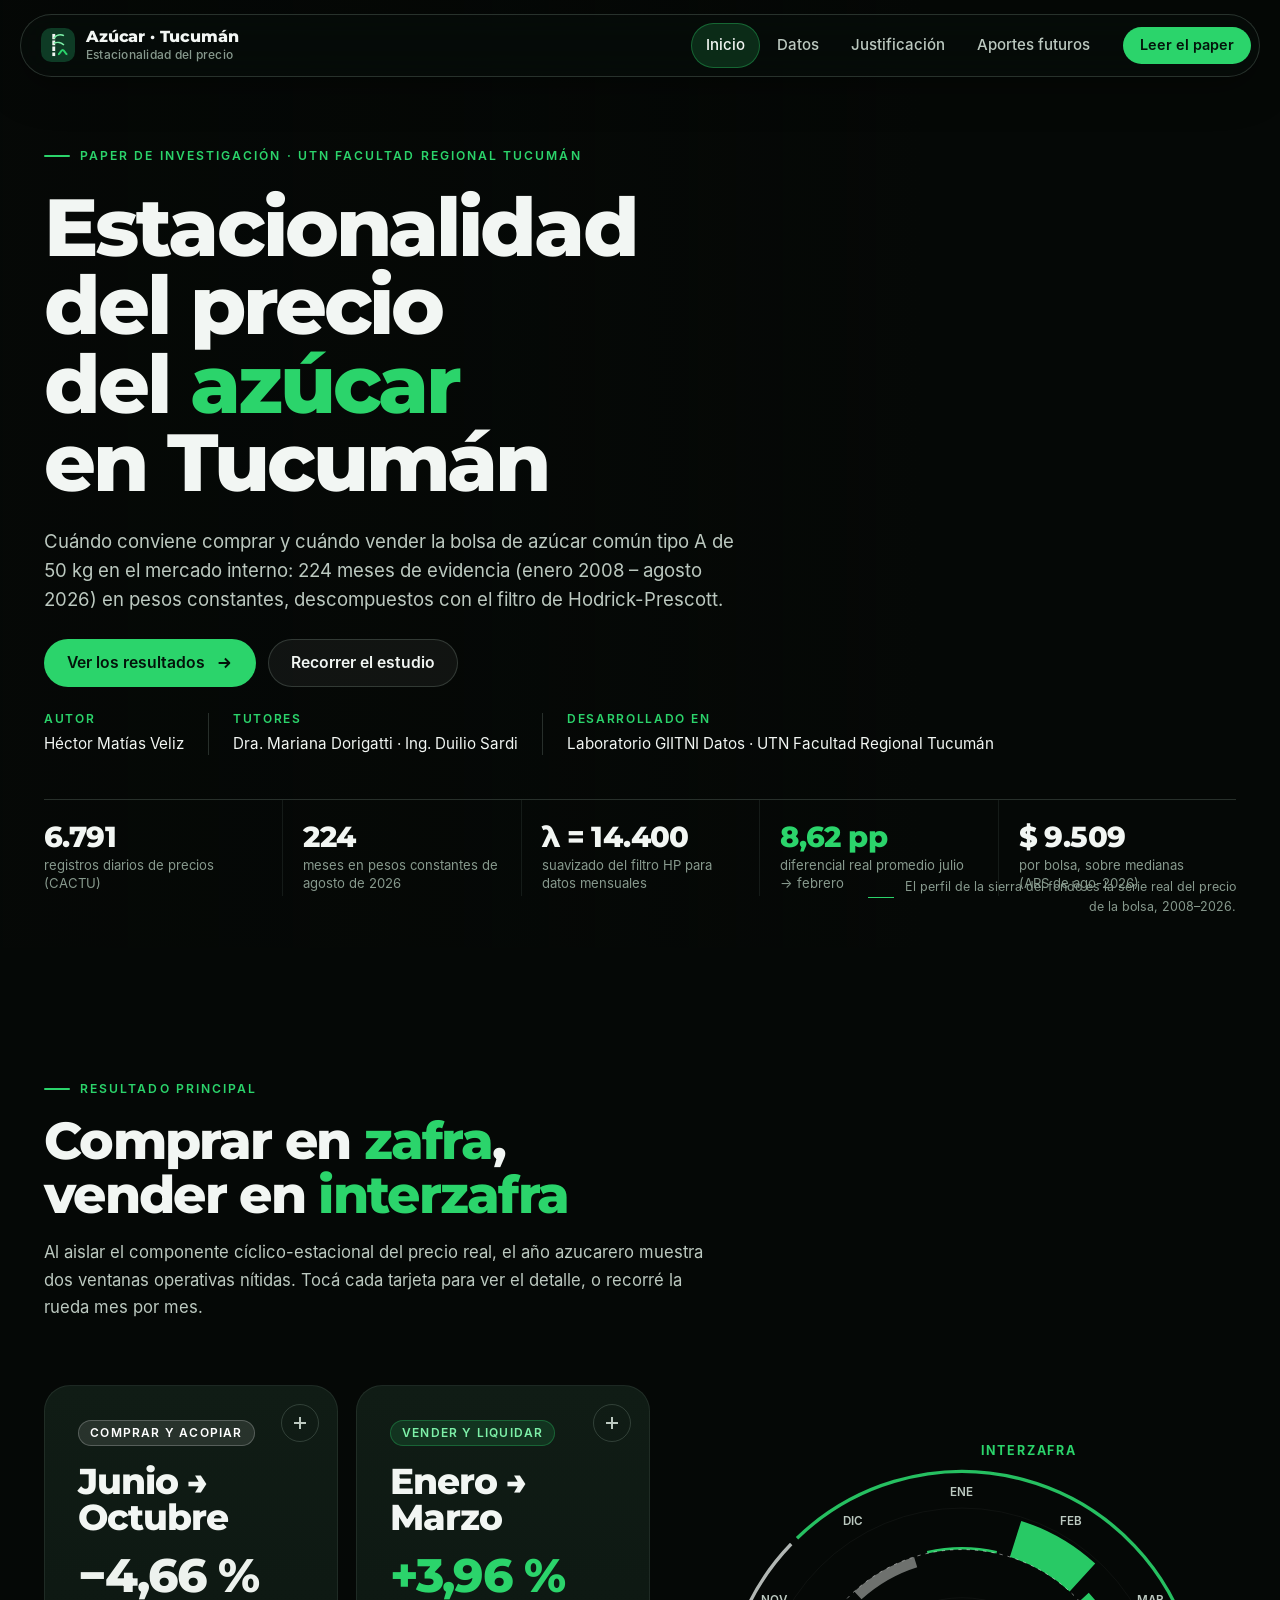
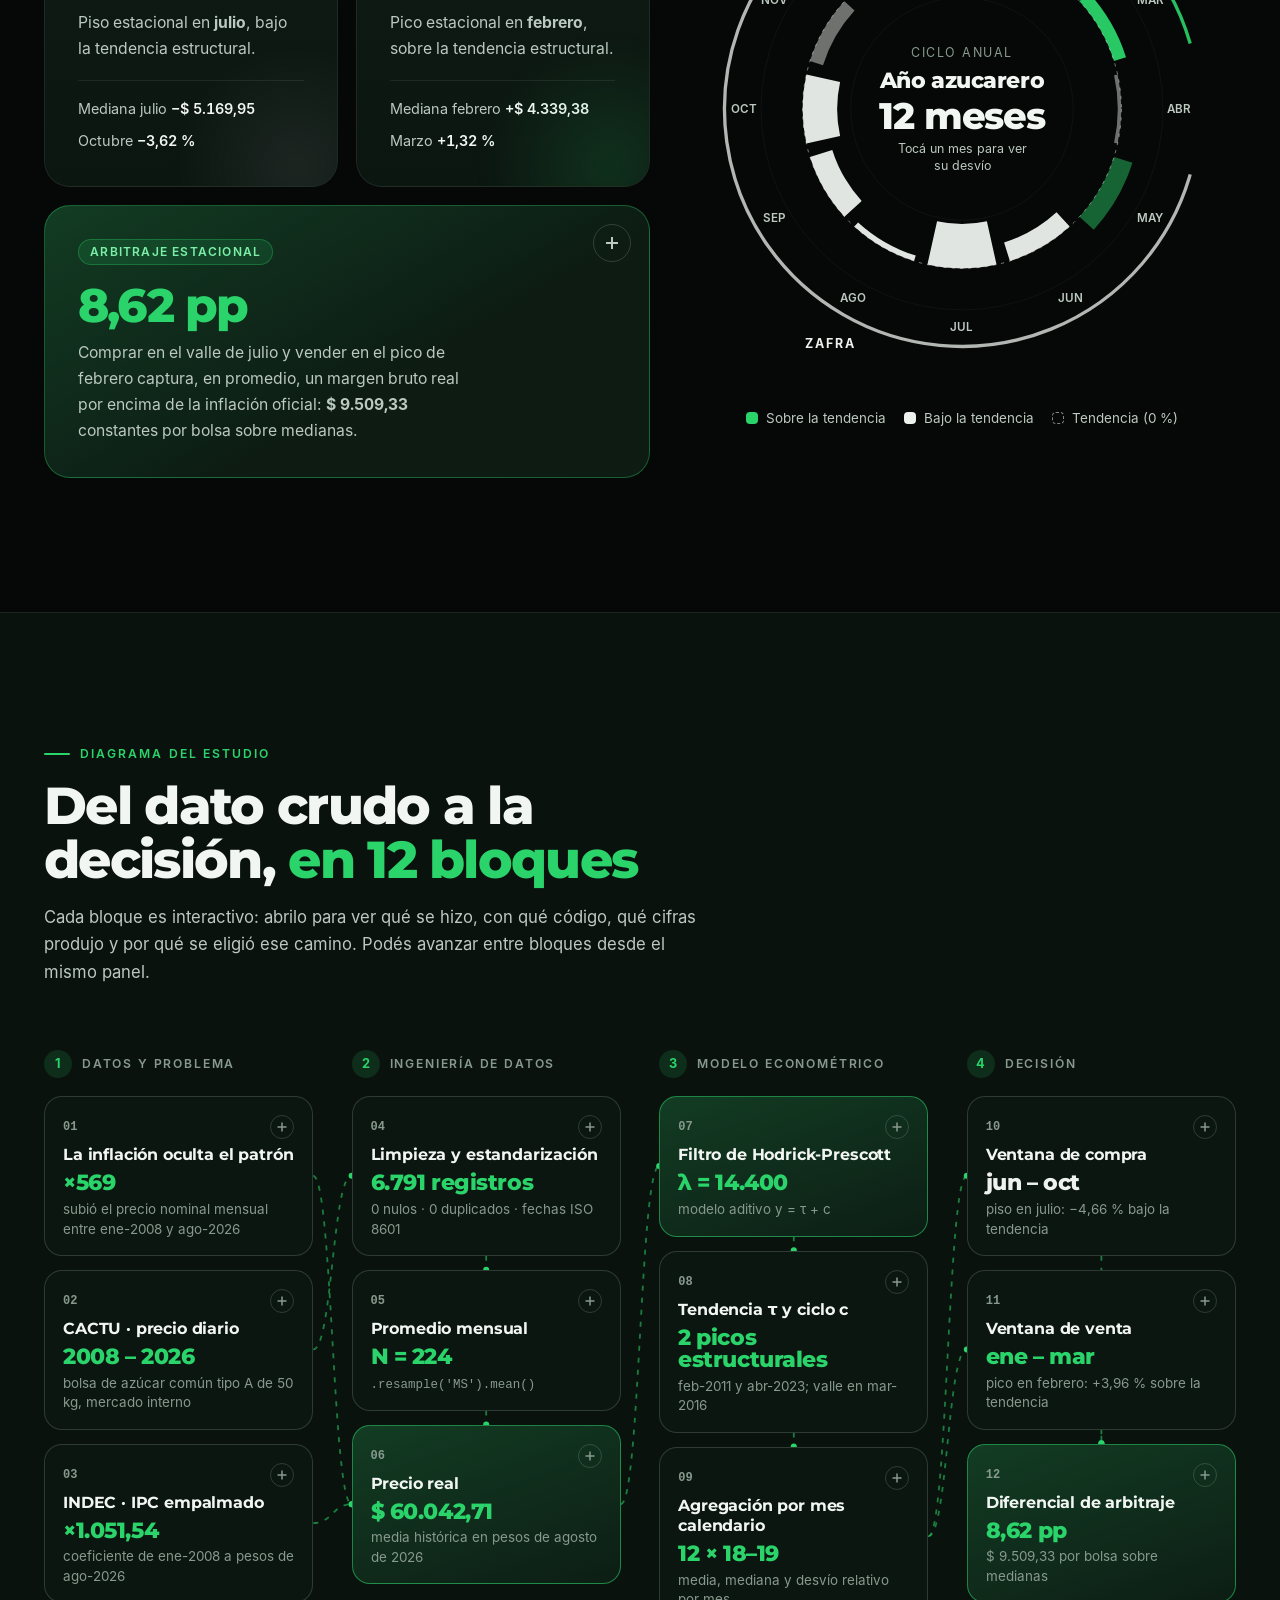
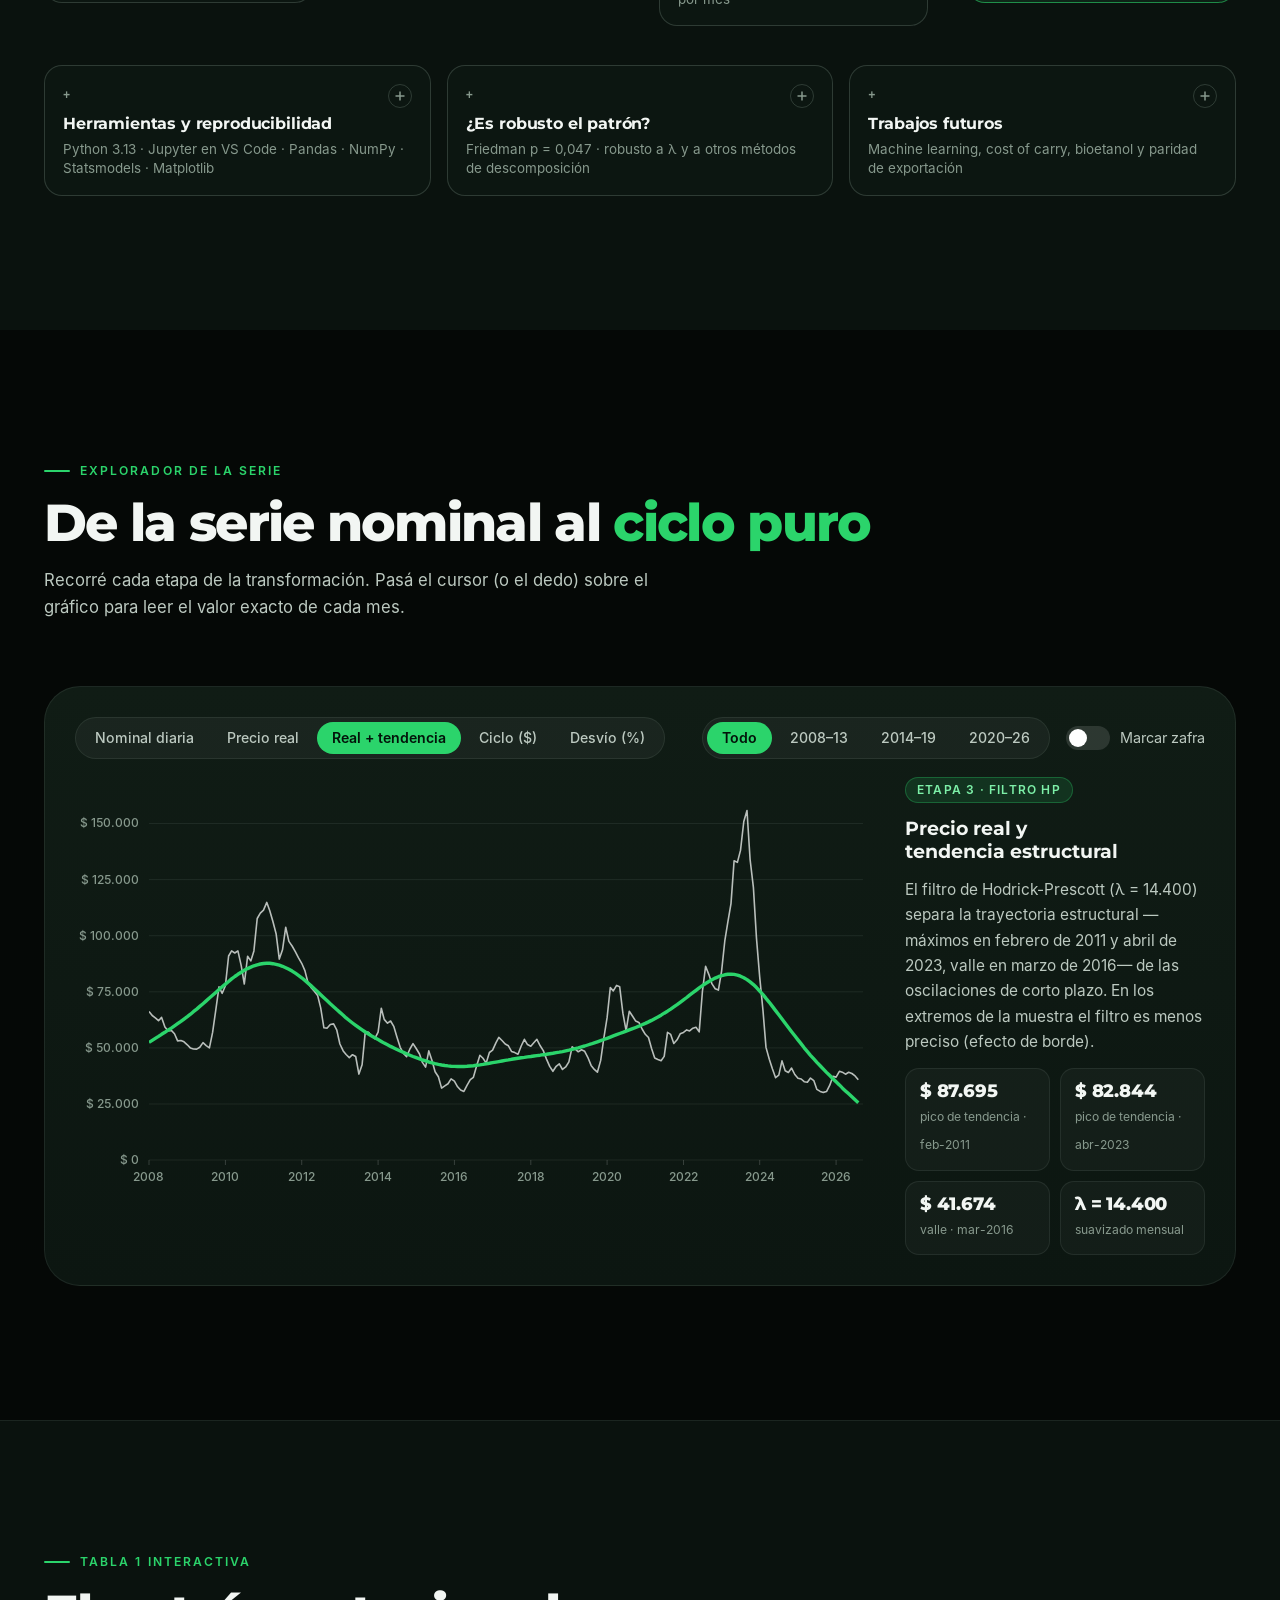
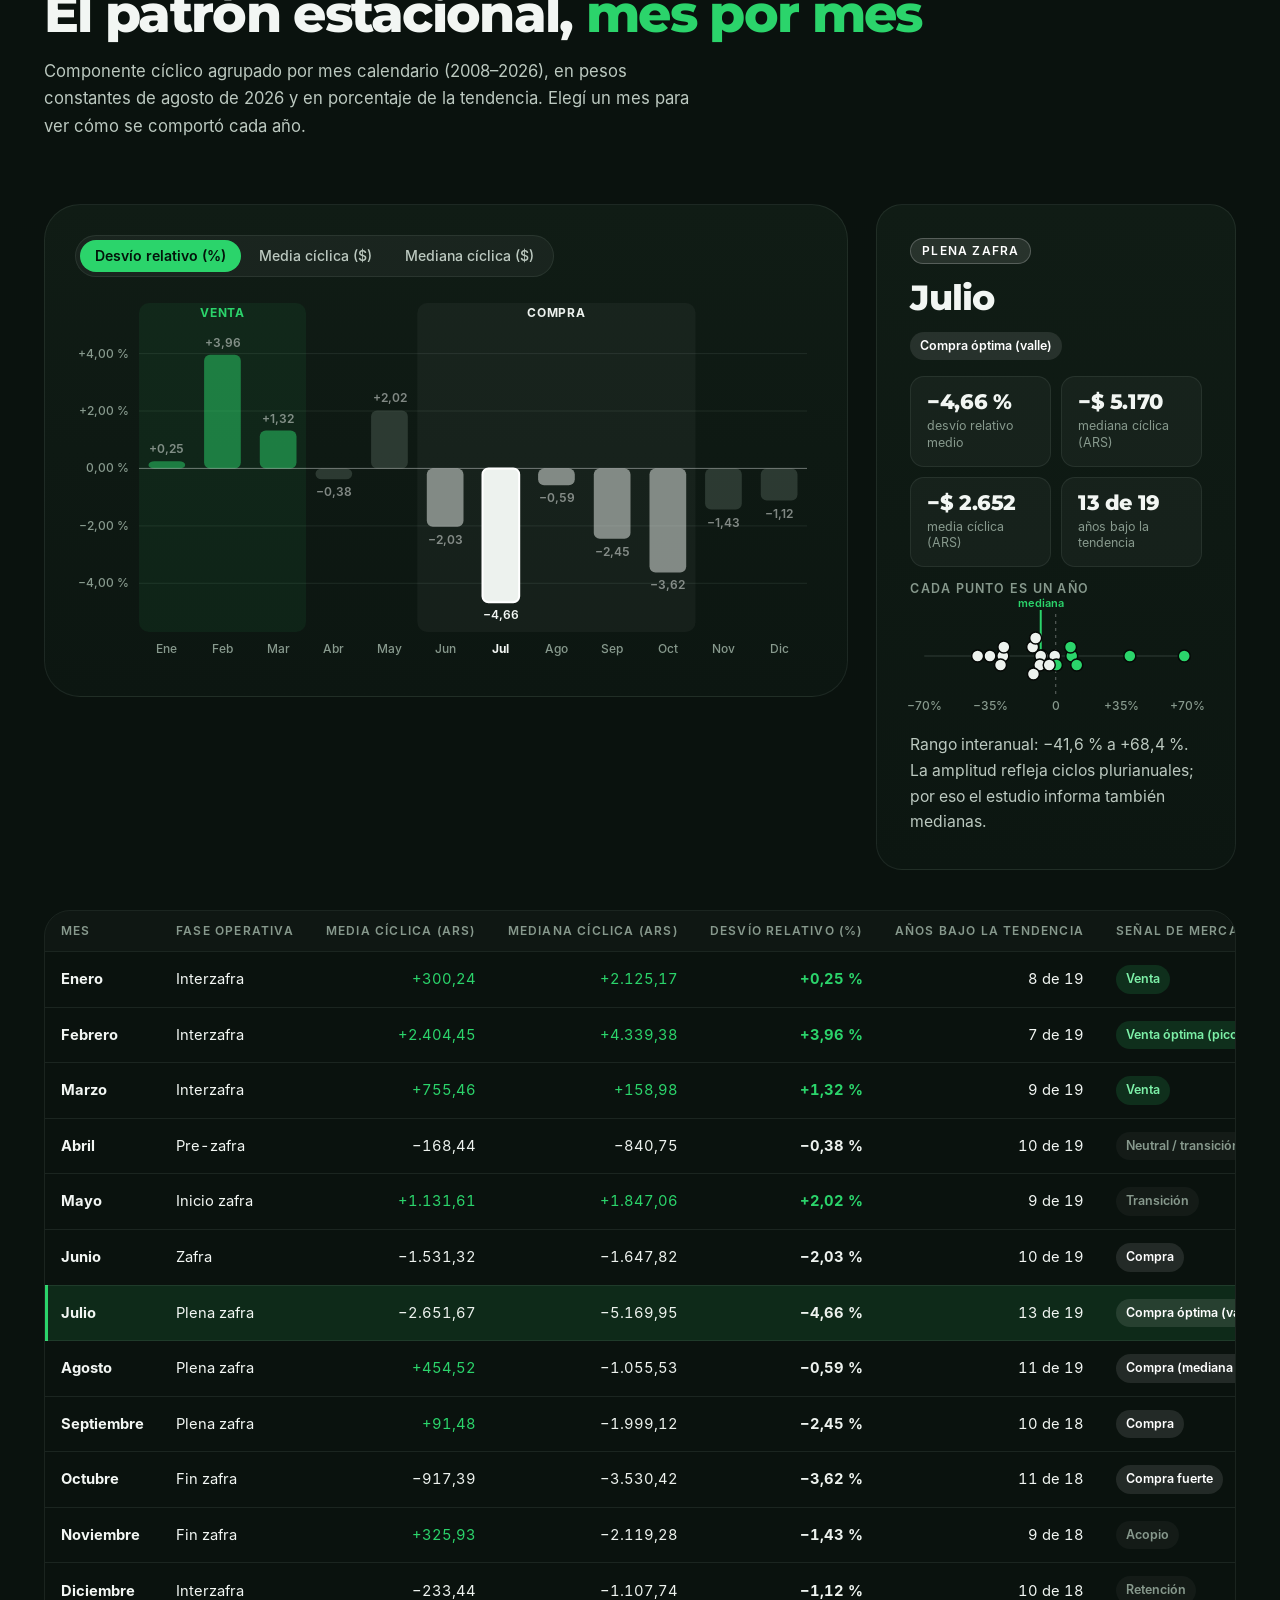
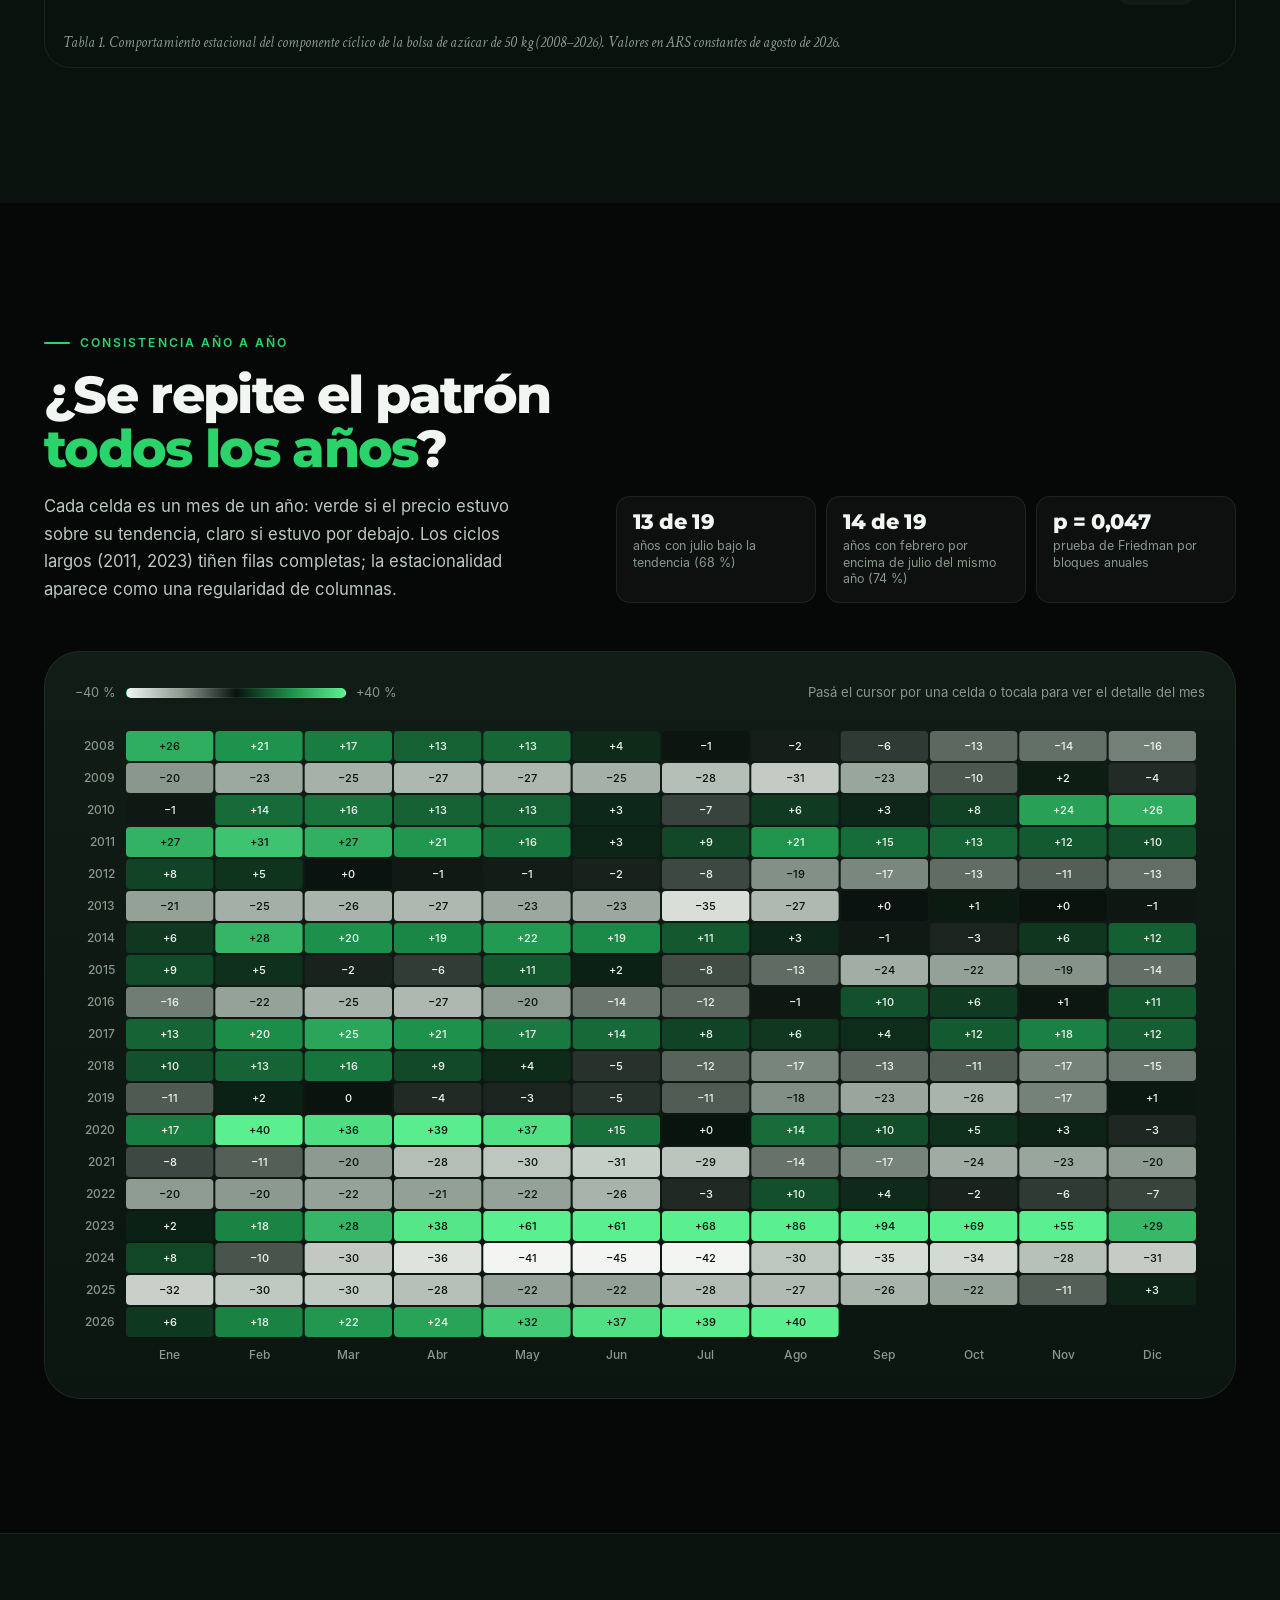
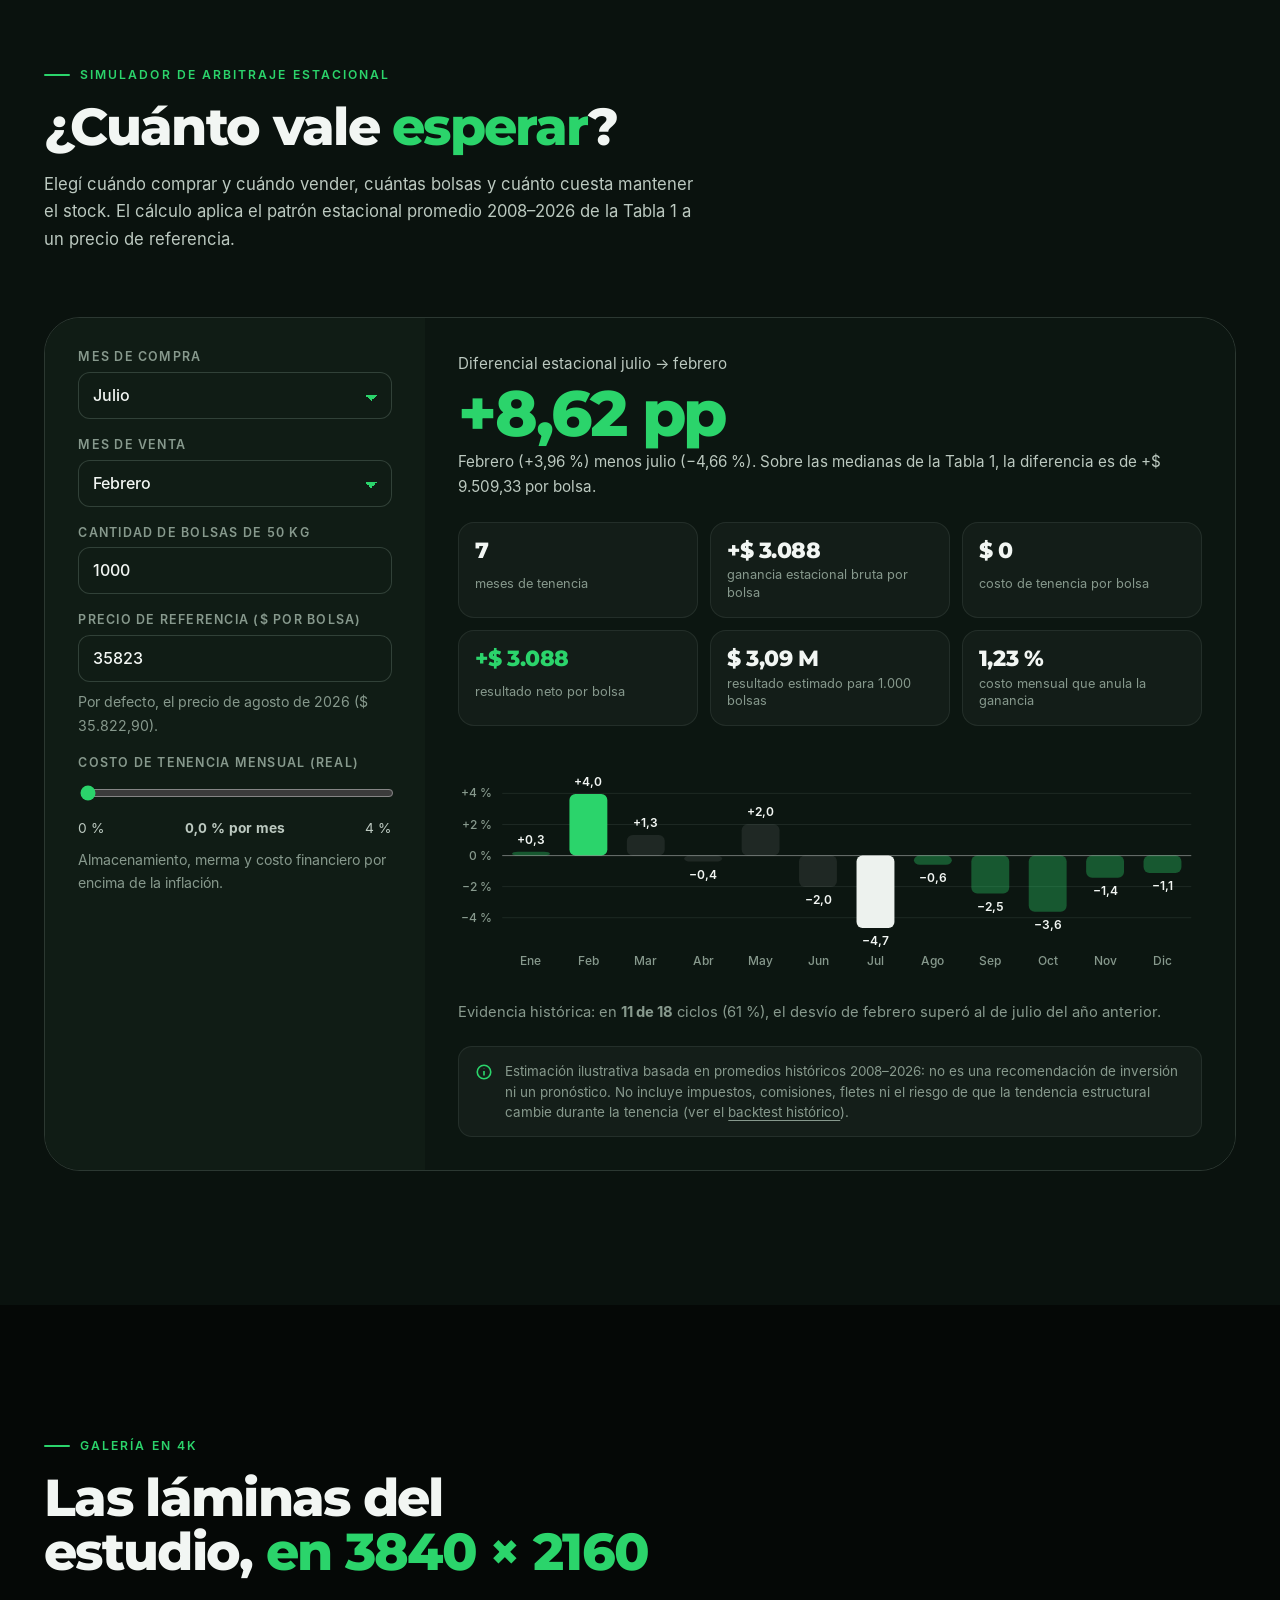
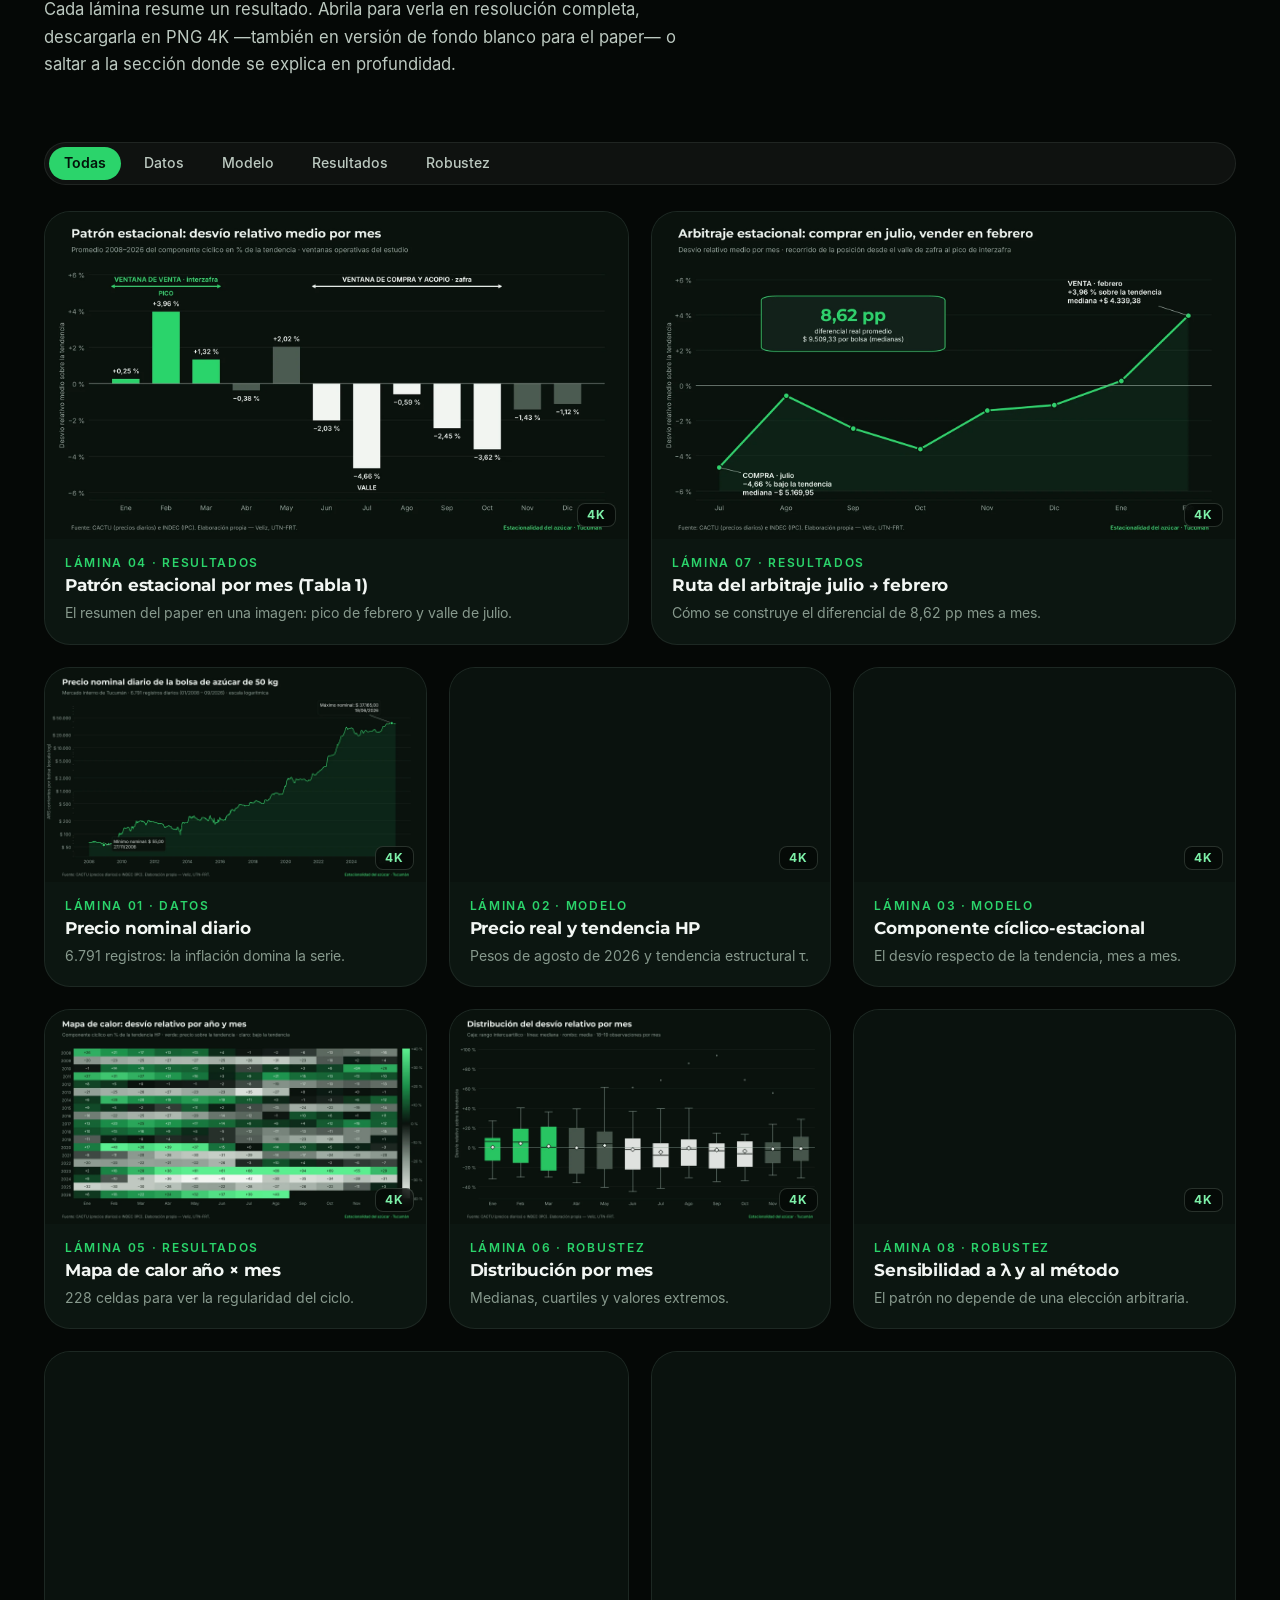
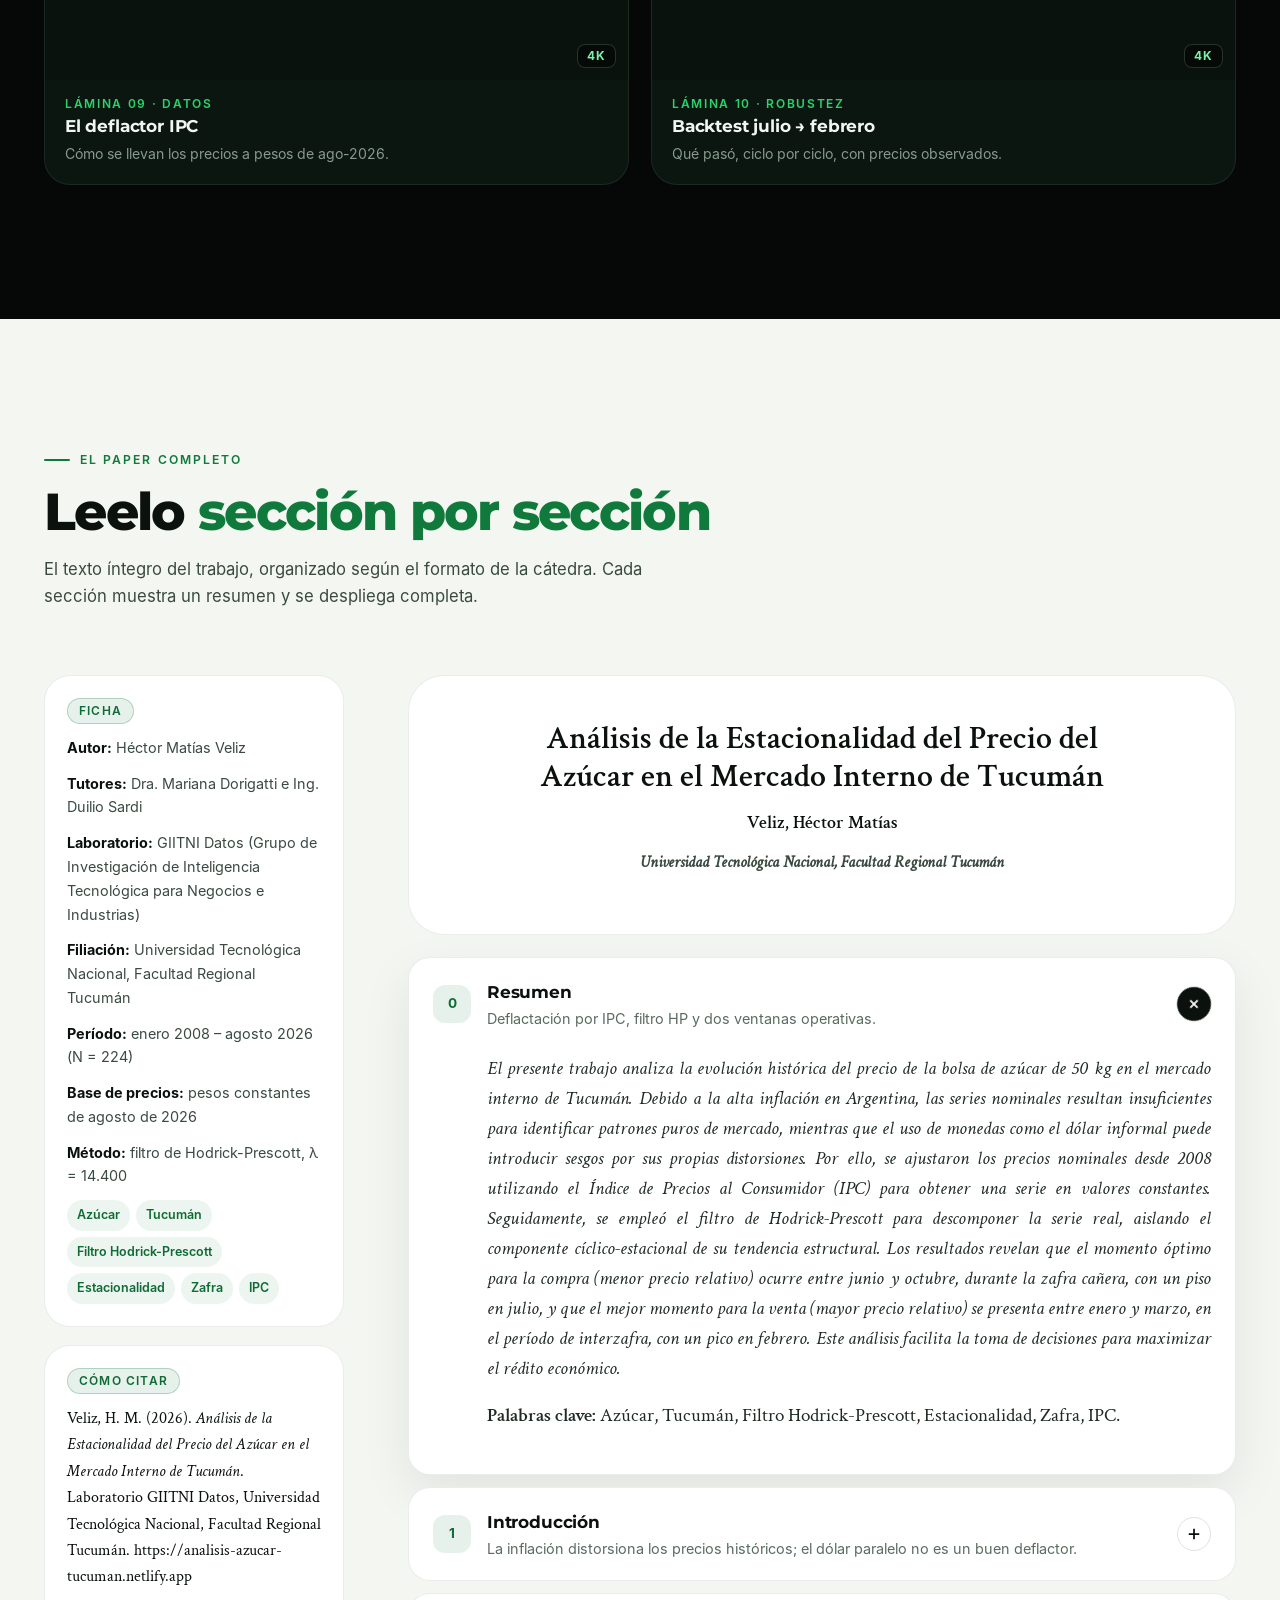
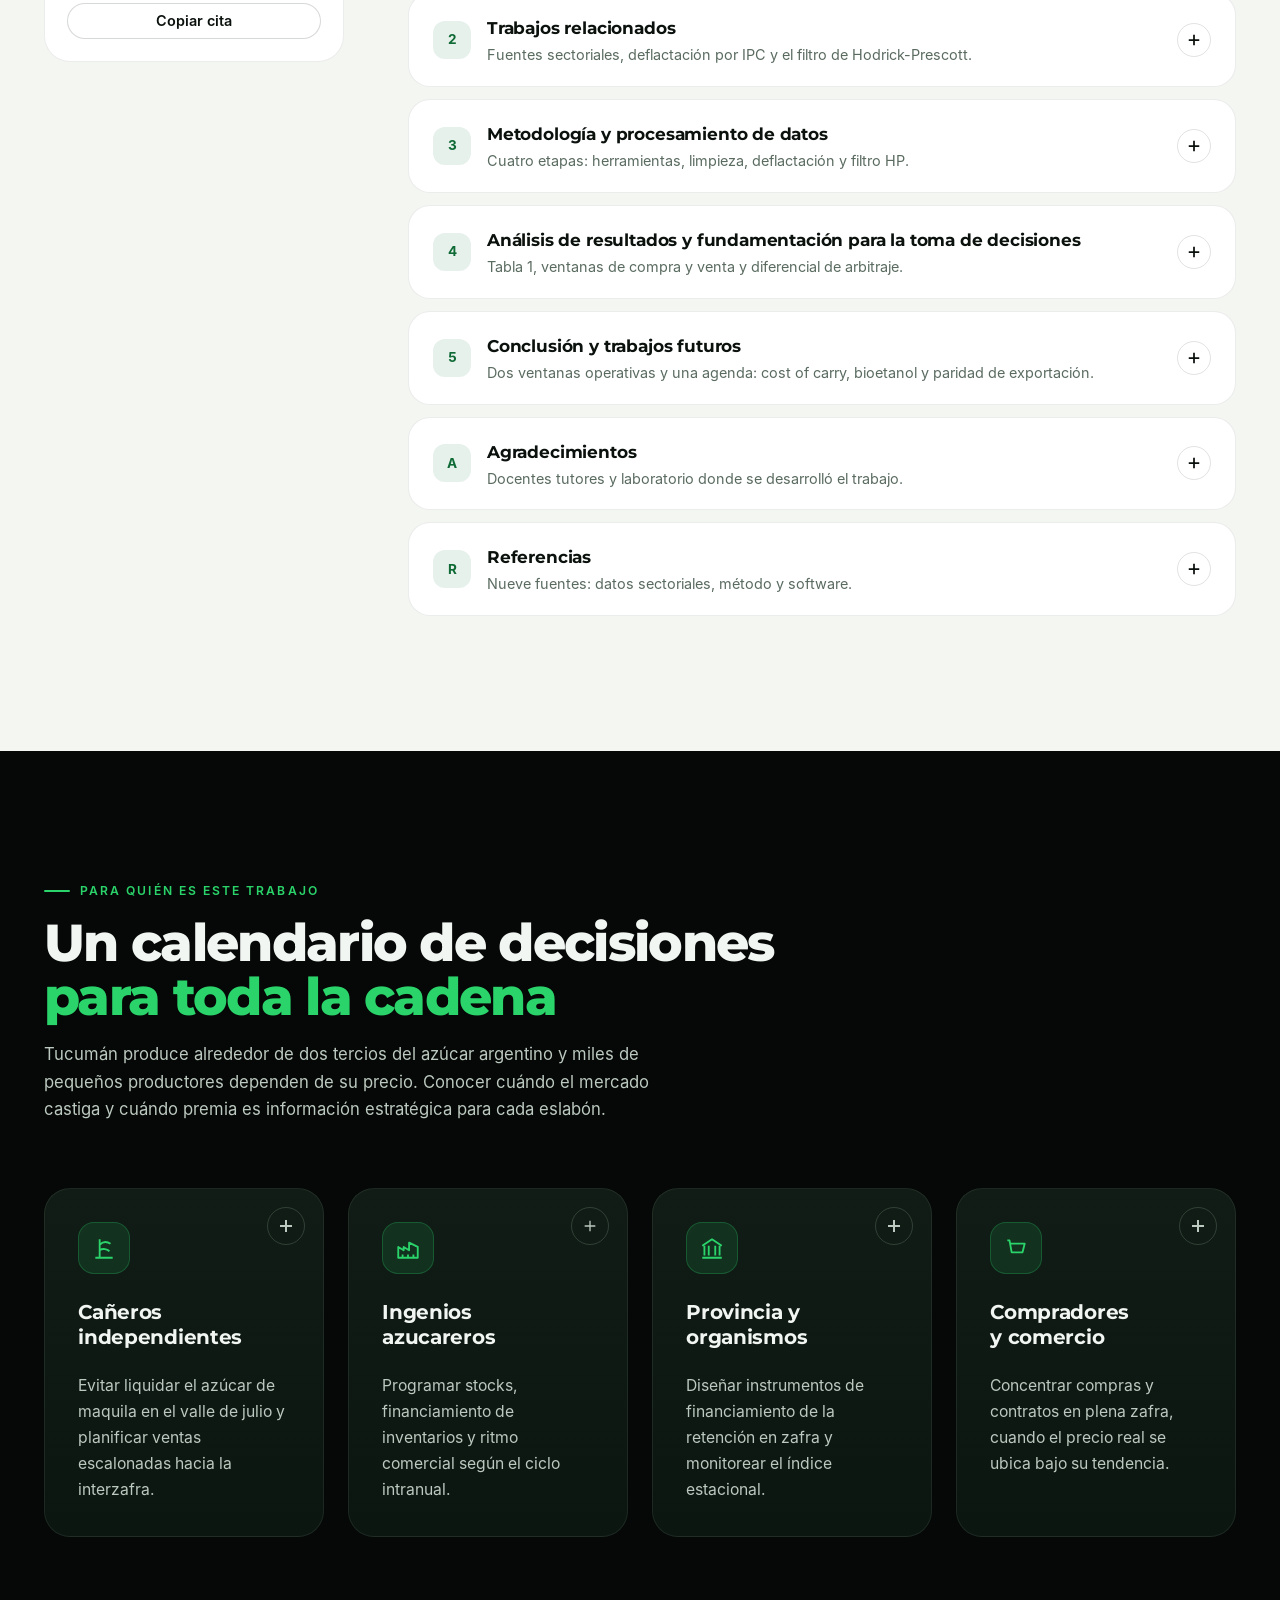
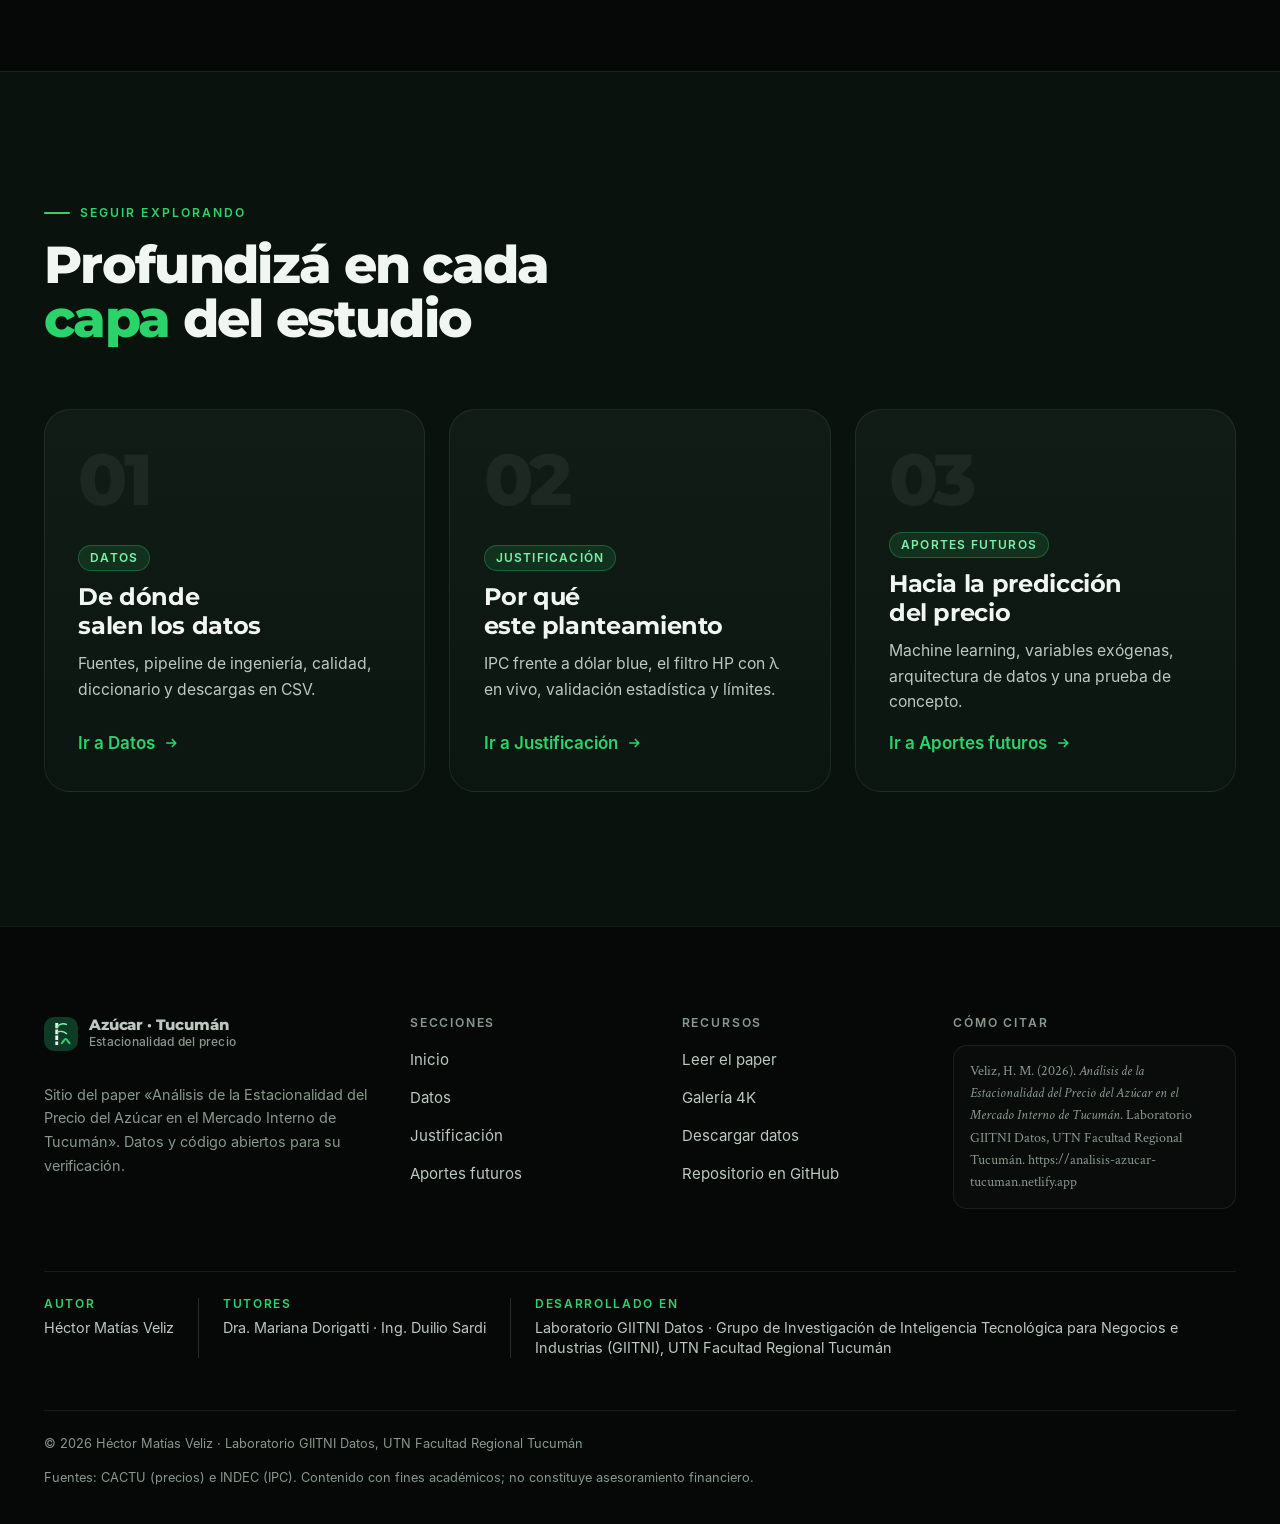
==== commit b94da562: "Auditoría del sitio y autoría: tutores y Laboratorio GIITNI Datos Autoría - Tutores (Dra. Mariana Do" ====
--- a/site/index.html
+++ b/site/index.html
@@ -4,20 +4,29 @@
 <meta charset="utf-8">
 <meta name="viewport" content="width=device-width, initial-scale=1, viewport-fit=cover">
 <title>Estacionalidad del precio del azúcar en Tucumán · Paper interactivo</title>
-<meta name="description" content="Cuándo comprar y cuándo vender la bolsa de azúcar común tipo A de 50 kg en Tucumán: 224 meses (2008–2026) en pesos constantes, filtro de Hodrick-Prescott y ventanas operativas de zafra e interzafra.">
+<meta name="description" content="Cuándo comprar y vender la bolsa de azúcar de 50 kg en Tucumán: 224 meses en pesos constantes, filtro de Hodrick-Prescott y ventanas de zafra e interzafra.">
 <meta name="author" content="Héctor Matías Veliz">
 <meta name="theme-color" content="#050806">
 <meta property="og:type" content="article">
 <meta property="og:locale" content="es_AR">
 <meta property="og:title" content="Estacionalidad del precio del azúcar en Tucumán">
-<meta property="og:description" content="Comprar en zafra, vender en interzafra: evidencia de 224 meses en pesos constantes. Paper de la UTN Facultad Regional Tucumán.">
+<meta property="og:description" content="Comprar en zafra, vender en interzafra: evidencia de 224 meses en pesos constantes. Paper del Laboratorio GIITNI Datos, UTN Facultad Regional Tucumán.">
+<meta property="og:url" content="https://analisis-azucar-tucuman.netlify.app/">
+<meta property="og:site_name" content="Estacionalidad del azúcar en Tucumán">
+<meta property="og:image" content="https://analisis-azucar-tucuman.netlify.app/assets/img/compartir-1200x630.jpg">
+<meta property="og:image:type" content="image/jpeg">
+<meta property="og:image:width" content="1200">
+<meta property="og:image:height" content="630">
+<meta property="og:image:alt" content="Cañaveral tucumano al anochecer con el título Estacionalidad del precio del azúcar en Tucumán">
+<meta name="twitter:card" content="summary_large_image">
+<link rel="canonical" href="https://analisis-azucar-tucuman.netlify.app/">
 <link rel="icon" href="favicon.svg" type="image/svg+xml">
 <link rel="preload" href="assets/fonts/montserrat-var.woff" as="font" type="font/woff" crossorigin>
 <link rel="preload" href="assets/fonts/inter-regular.woff" as="font" type="font/woff" crossorigin>
 <link rel="preload" as="image" href="assets/img/hero/canaveral-2560.webp" imagesrcset="assets/img/hero/canaveral-1600.webp 1600w, assets/img/hero/canaveral-2560.webp 2560w, assets/img/hero/canaveral-3840.webp 3840w" imagesizes="100vw" media="(min-width: 701px)">
-<link rel="stylesheet" href="assets/css/styles.css?v=1">
+<link rel="stylesheet" href="assets/css/styles.css?v=2">
 <script type="application/ld+json">
-{"@context":"https://schema.org","@type":"ScholarlyArticle","headline":"Análisis de la Estacionalidad del Precio del Azúcar en el Mercado Interno de Tucumán","author":{"@type":"Person","name":"Héctor Matías Veliz","affiliation":{"@type":"CollegeOrUniversity","name":"Universidad Tecnológica Nacional, Facultad Regional Tucumán"}},"inLanguage":"es","keywords":"Azúcar, Tucumán, Filtro Hodrick-Prescott, Estacionalidad, Zafra, IPC","about":"Estacionalidad del precio de la bolsa de azúcar común tipo A de 50 kg en el mercado interno de Tucumán, 2008–2026"}
+{"@context":"https://schema.org","@type":"ScholarlyArticle","headline":"Análisis de la Estacionalidad del Precio del Azúcar en el Mercado Interno de Tucumán","url":"https://analisis-azucar-tucuman.netlify.app/","image":"https://analisis-azucar-tucuman.netlify.app/assets/img/compartir-1200x630.jpg","inLanguage":"es-AR","author":{"@type":"Person","name":"Héctor Matías Veliz","affiliation":{"@type":"CollegeOrUniversity","name":"Universidad Tecnológica Nacional, Facultad Regional Tucumán"}},"contributor":[{"@type":"Role","roleName":"Tutora","contributor":{"@type":"Person","honorificPrefix":"Dra.","name":"Mariana Dorigatti"}},{"@type":"Role","roleName":"Tutor","contributor":{"@type":"Person","honorificPrefix":"Ing.","name":"Duilio Sardi"}}],"sourceOrganization":{"@type":"ResearchOrganization","name":"Laboratorio GIITNI Datos","parentOrganization":{"@type":"ResearchOrganization","name":"Grupo de Investigación de Inteligencia Tecnológica para Negocios e Industrias (GIITNI)","parentOrganization":{"@type":"CollegeOrUniversity","name":"Universidad Tecnológica Nacional, Facultad Regional Tucumán"}}},"keywords":"Azúcar, Tucumán, Filtro Hodrick-Prescott, Estacionalidad, Zafra, IPC","about":"Estacionalidad del precio de la bolsa de azúcar común tipo A de 50 kg en el mercado interno de Tucumán, 2008–2026"}
 </script>
 </head>
 <body>
@@ -46,7 +55,7 @@
   <a href="justificacion.html">Justificación <span aria-hidden="true">→</span></a>
   <a href="futuro.html">Aportes futuros <span aria-hidden="true">→</span></a>
   <a href="#paper">Leer el paper <span aria-hidden="true">→</span></a>
-  <p>Paper de investigación · UTN Facultad Regional Tucumán</p>
+  <p>Laboratorio GIITNI Datos · UTN Facultad Regional Tucumán</p>
 </nav>
 
 <main id="contenido">
@@ -65,7 +74,11 @@
       <a class="btn btn--primario" href="#respuesta">Ver los resultados <svg viewBox="0 0 20 20" fill="none" stroke="currentColor" stroke-width="2" stroke-linecap="round" stroke-linejoin="round" aria-hidden="true"><path d="M4 10h12M11 5l5 5-5 5"/></svg></a>
       <a class="btn btn--secundario" href="#diagrama">Recorrer el estudio</a>
     </div>
-    <p class="hero__autor"><b>Héctor Matías Veliz</b><span>Universidad Tecnológica Nacional · Facultad Regional Tucumán</span></p>
+    <dl class="creditos">
+      <div><dt>Autor</dt><dd>Héctor Matías Veliz</dd></div>
+      <div><dt>Tutores</dt><dd>Dra. Mariana Dorigatti · Ing. Duilio Sardi</dd></div>
+      <div><dt>Desarrollado en</dt><dd>Laboratorio GIITNI Datos · UTN Facultad Regional Tucumán</dd></div>
+    </dl>
     <div class="cifras" role="list">
       <div class="cifra" role="listitem"><span class="cifra__valor num" data-contar="6791">6.791</span><span class="cifra__rotulo">registros diarios de precios (CACTU)</span></div>
       <div class="cifra" role="listitem"><span class="cifra__valor num" data-contar="224">224</span><span class="cifra__rotulo">meses en pesos constantes de agosto de 2026</span></div>
@@ -433,6 +446,8 @@
         <div class="paper__ficha">
           <span class="etiqueta">Ficha</span>
           <div><b>Autor:</b> Héctor Matías Veliz</div>
+          <div><b>Tutores:</b> Dra. Mariana Dorigatti e Ing. Duilio Sardi</div>
+          <div><b>Laboratorio:</b> GIITNI Datos (Grupo de Investigación de Inteligencia Tecnológica para Negocios e Industrias)</div>
           <div><b>Filiación:</b> Universidad Tecnológica Nacional, Facultad Regional Tucumán</div>
           <div><b>Período:</b> enero 2008 – agosto 2026 (N = 224)</div>
           <div><b>Base de precios:</b> pesos constantes de agosto de 2026</div>
@@ -441,7 +456,7 @@
         </div>
         <div class="paper__ficha">
           <span class="etiqueta">Cómo citar</span>
-          <p id="cita-paper" style="margin:0;font-family:var(--fuente-serif);font-size:1rem;color:var(--tinta)">Veliz, H. M. (2026). <i>Análisis de la Estacionalidad del Precio del Azúcar en el Mercado Interno de Tucumán</i>. Universidad Tecnológica Nacional, Facultad Regional Tucumán.</p>
+          <p id="cita-paper" class="cita-paper">Veliz, H. M. (2026). <i>Análisis de la Estacionalidad del Precio del Azúcar en el Mercado Interno de Tucumán</i>. Laboratorio GIITNI Datos, Universidad Tecnológica Nacional, Facultad Regional Tucumán. https://analisis-azucar-tucuman.netlify.app</p>
           <button class="btn btn--secundario btn--chico" type="button" data-copiar="#cita-paper">Copiar cita</button>
         </div>
       </aside>
@@ -522,6 +537,12 @@
             </div>
           </details>
           <details>
+            <summary><span class="acordeon__num">A</span><span><span class="acordeon__titulo">Agradecimientos</span><span class="acordeon__resumen">Docentes tutores y laboratorio donde se desarrolló el trabajo.</span></span><span class="acordeon__icono"><svg viewBox="0 0 16 16" fill="none" stroke="currentColor" stroke-width="2" stroke-linecap="round" aria-hidden="true"><path d="M8 2v12M2 8h12"/></svg></span></summary>
+            <div class="acordeon__contenido">
+              <p>Este trabajo se desarrolló en el Laboratorio GIITNI Datos del Grupo de Investigación de Inteligencia Tecnológica para Negocios e Industrias (GIITNI), Universidad Tecnológica Nacional, Facultad Regional Tucumán. El autor agradece a sus docentes tutores, la Dra. Mariana Dorigatti y el Ing. Duilio Sardi, por la orientación brindada durante la investigación.</p>
+            </div>
+          </details>
+          <details>
             <summary><span class="acordeon__num">R</span><span><span class="acordeon__titulo">Referencias</span><span class="acordeon__resumen">Nueve fuentes: datos sectoriales, método y software.</span></span><span class="acordeon__icono"><svg viewBox="0 0 16 16" fill="none" stroke="currentColor" stroke-width="2" stroke-linecap="round" aria-hidden="true"><path d="M8 2v12M2 8h12"/></svg></span></summary>
             <div class="acordeon__contenido">
               <ol class="referencias">
@@ -549,7 +570,7 @@
     <div class="encabezado revelar">
       <span class="antetitulo">Para quién es este trabajo</span>
       <h2 class="titulo" id="t-impacto">Un calendario de decisiones <em>para toda la cadena</em></h2>
-      <p class="bajada">Tucumán aporta alrededor del 60 % del azúcar del país y miles de pequeños productores dependen de su precio. Conocer cuándo el mercado castiga y cuándo premia es información estratégica para cada eslabón.</p>
+      <p class="bajada">Tucumán produce alrededor de dos tercios del azúcar argentino y miles de pequeños productores dependen de su precio. Conocer cuándo el mercado castiga y cuándo premia es información estratégica para cada eslabón.</p>
     </div>
     <div class="reja reja--4">
       <article class="tarjeta tarjeta--clic actor revelar" data-detalle="d-caneros" data-grupo="actores" data-titulo="Cañeros independientes" data-etiqueta="Productores">
@@ -589,17 +610,17 @@
     </div>
     <div class="reja reja--3">
       <a class="tarjeta tarjeta--clic siguiente revelar" href="datos.html">
-        <span class="siguiente__num">01</span>
+        <span class="siguiente__num" aria-hidden="true">01</span>
         <div><span class="etiqueta">Datos</span><h3>De dónde salen los datos</h3><p>Fuentes, pipeline de ingeniería, calidad, diccionario y descargas en CSV.</p></div>
         <span class="enlace-flecha">Ir a Datos <svg viewBox="0 0 20 20" fill="none" stroke="currentColor" stroke-width="2" stroke-linecap="round" stroke-linejoin="round" aria-hidden="true"><path d="M4 10h12M11 5l5 5-5 5"/></svg></span>
       </a>
       <a class="tarjeta tarjeta--clic siguiente revelar" href="justificacion.html">
-        <span class="siguiente__num">02</span>
+        <span class="siguiente__num" aria-hidden="true">02</span>
         <div><span class="etiqueta">Justificación</span><h3>Por qué este planteamiento</h3><p>IPC frente a dólar blue, el filtro HP con λ en vivo, validación estadística y límites.</p></div>
         <span class="enlace-flecha">Ir a Justificación <svg viewBox="0 0 20 20" fill="none" stroke="currentColor" stroke-width="2" stroke-linecap="round" stroke-linejoin="round" aria-hidden="true"><path d="M4 10h12M11 5l5 5-5 5"/></svg></span>
       </a>
       <a class="tarjeta tarjeta--clic siguiente revelar" href="futuro.html">
-        <span class="siguiente__num">03</span>
+        <span class="siguiente__num" aria-hidden="true">03</span>
         <div><span class="etiqueta">Aportes futuros</span><h3>Hacia la predicción del precio</h3><p>Machine learning, variables exógenas, arquitectura de datos y una prueba de concepto.</p></div>
         <span class="enlace-flecha">Ir a Aportes futuros <svg viewBox="0 0 20 20" fill="none" stroke="currentColor" stroke-width="2" stroke-linecap="round" stroke-linejoin="round" aria-hidden="true"><path d="M4 10h12M11 5l5 5-5 5"/></svg></span>
       </a>
@@ -615,11 +636,16 @@
         <a class="marca" href="index.html"><svg viewBox="0 0 40 40" aria-hidden="true"><rect width="40" height="40" rx="12" fill="#0E3B25"/><path d="M15 33V7" stroke="#F2F6F3" stroke-width="3.4" stroke-linecap="round"/><path d="M12.6 14h4.8M12.6 21h4.8M12.6 28h4.8" stroke="#0E3B25" stroke-width="1.6"/><path d="M15 12c3-4 8-5 12-3M15 18c4-2 9-1 12 2" stroke="#7DF0A8" stroke-width="1.8" fill="none" stroke-linecap="round"/><path d="M20 31c2.5 0 3-5 5.5-5s3 5 5.5 5" stroke="#2BD46B" stroke-width="2.4" fill="none" stroke-linecap="round"/></svg><span>Azúcar · Tucumán<small>Estacionalidad del precio</small></span></a>
         <p class="mt-2">Sitio del paper «Análisis de la Estacionalidad del Precio del Azúcar en el Mercado Interno de Tucumán». Datos y código abiertos para su verificación.</p>
       </div>
-      <div><h4>Secciones</h4><ul><li><a href="index.html">Inicio</a></li><li><a href="datos.html">Datos</a></li><li><a href="justificacion.html">Justificación</a></li><li><a href="futuro.html">Aportes futuros</a></li></ul></div>
-      <div><h4>Recursos</h4><ul><li><a href="index.html#paper">Leer el paper</a></li><li><a href="index.html#figuras">Galería 4K</a></li><li><a href="datos.html#descargas">Descargar datos</a></li><li><a href="https://github.com/MatiasVel/analisis_azucar_tucuman" rel="noopener">Repositorio en GitHub</a></li></ul></div>
-      <div><h4>Cómo citar</h4><p class="pie__cita">Veliz, H. M. (2026). Análisis de la Estacionalidad del Precio del Azúcar en el Mercado Interno de Tucumán. UTN Facultad Regional Tucumán.</p></div>
-    </div>
-    <div class="pie__legal"><span>© <span data-anio>2026</span> Héctor Matías Veliz · Universidad Tecnológica Nacional, Facultad Regional Tucumán</span><span>Fuentes: CACTU (precios) e INDEC (IPC). Contenido con fines académicos; no constituye asesoramiento financiero.</span></div>
+      <div><h2 class="pie__titulo">Secciones</h2><ul><li><a href="index.html">Inicio</a></li><li><a href="datos.html">Datos</a></li><li><a href="justificacion.html">Justificación</a></li><li><a href="futuro.html">Aportes futuros</a></li></ul></div>
+      <div><h2 class="pie__titulo">Recursos</h2><ul><li><a href="index.html#paper">Leer el paper</a></li><li><a href="index.html#figuras">Galería 4K</a></li><li><a href="datos.html#descargas">Descargar datos</a></li><li><a href="https://github.com/MatiasVel/analisis_azucar_tucuman" rel="noopener">Repositorio en GitHub</a></li></ul></div>
+      <div><h2 class="pie__titulo">Cómo citar</h2><p class="pie__cita">Veliz, H. M. (2026). <i>Análisis de la Estacionalidad del Precio del Azúcar en el Mercado Interno de Tucumán</i>. Laboratorio GIITNI Datos, UTN Facultad Regional Tucumán. https://analisis-azucar-tucuman.netlify.app</p></div>
+    </div>
+    <dl class="creditos creditos--pie">
+      <div><dt>Autor</dt><dd>Héctor Matías Veliz</dd></div>
+      <div><dt>Tutores</dt><dd>Dra. Mariana Dorigatti · Ing. Duilio Sardi</dd></div>
+      <div><dt>Desarrollado en</dt><dd>Laboratorio GIITNI Datos · Grupo de Investigación de Inteligencia Tecnológica para Negocios e Industrias (GIITNI), UTN Facultad Regional Tucumán</dd></div>
+    </dl>
+    <div class="pie__legal"><span>© <span data-anio>2026</span> Héctor Matías Veliz · Laboratorio GIITNI Datos, UTN Facultad Regional Tucumán</span><span>Fuentes: CACTU (precios) e INDEC (IPC). Contenido con fines académicos; no constituye asesoramiento financiero.</span></div>
   </div>
 </footer>
 
@@ -705,7 +731,7 @@
 <template id="d-deflactacion">
   <p>Con una intersección interna (<code>pd.merge</code>, <code>how="inner"</code>) por período mensual se alinearon los 224 promedios nominales con sus coeficientes IPC. El precio real de cada mes es:</p>
   <div class="formula" data-formula="deflactacion" data-alt="Precio real igual a precio nominal por coeficiente IPC"></div>
-  <p><strong>Ejemplo:</strong> enero de 2008 · $ 63,00 × 1.051,54 = <strong>$ 66.246,88</strong> de agosto de 2026.</p>
+  <p><strong>Ejemplo:</strong> enero de 2008 · $ 63,00 × 1.051,53785264 = <strong>$ 66.246,88</strong> de agosto de 2026 (el coeficiente se usa con todos sus decimales; redondeado es × 1.051,54).</p>
   <div class="datos-clave">
     <div class="dato-clave"><b>$ 60.042,71</b><span>media histórica real</span></div>
     <div class="dato-clave"><b>$ 52.544,84</b><span>mediana</span></div>
@@ -887,11 +913,11 @@
   </ul>
 </template>
 
-<script src="assets/data/azucar.js?v=1"></script>
-<script src="assets/js/formulas.js?v=1"></script>
-<script src="assets/js/core.js?v=1"></script>
-<script src="assets/js/charts.js?v=1"></script>
-<script src="assets/js/hp.js?v=1"></script>
-<script src="assets/js/inicio.js?v=1"></script>
+<script src="assets/data/azucar.js?v=2"></script>
+<script src="assets/js/formulas.js?v=2"></script>
+<script src="assets/js/core.js?v=2"></script>
+<script src="assets/js/charts.js?v=2"></script>
+<script src="assets/js/hp.js?v=2"></script>
+<script src="assets/js/inicio.js?v=2"></script>
 </body>
 </html>
--- a/site/assets/css/styles.css
+++ b/site/assets/css/styles.css
@@ -91,7 +91,7 @@
 .nav--solida .nav__barra { background: rgba(6, 11, 8, .9); }
 .marca { display: inline-flex; align-items: center; gap: 11px; text-decoration: none; font: 800 1rem/1 var(--fuente-titulo); letter-spacing: -.01em; white-space: nowrap; }
 .marca svg { width: 34px; height: 34px; flex: none; }
-.marca small { display: block; font: 500 .7rem/1.2 var(--fuente); color: var(--tenue); letter-spacing: .02em; margin-top: 3px; }
+.marca small { display: block; font: 500 .75rem/1.2 var(--fuente); color: var(--tenue); letter-spacing: .02em; margin-top: 3px; }
 .nav__enlaces { display: flex; gap: 2px; margin-left: auto; }
 .nav__enlaces a { padding: 10px 15px; border-radius: 999px; text-decoration: none; color: var(--texto-2); font-weight: 500; font-size: .94rem; transition: color .2s, background .2s; }
 .nav__enlaces a:hover { color: var(--texto); background: rgba(255, 255, 255, .06); }
@@ -140,11 +140,11 @@
 }
 .segmentos button:hover { color: var(--texto); background: rgba(255, 255, 255, .06); }
 .segmentos button[aria-pressed="true"] { background: var(--verde); color: #03130a; font-weight: 600; }
-.interruptor { display: inline-flex; align-items: center; gap: 10px; cursor: pointer; font-size: .9rem; color: var(--texto-2); user-select: none; }
-.interruptor input { appearance: none; width: 40px; height: 22px; border-radius: 999px; background: rgba(255, 255, 255, .12); position: relative; cursor: pointer; transition: background .2s; margin: 0; }
-.interruptor input::after { content: ""; position: absolute; top: 3px; left: 3px; width: 16px; height: 16px; border-radius: 50%; background: #fff; transition: transform .25s var(--curva); }
+.interruptor { display: inline-flex; align-items: center; gap: 10px; min-height: 32px; cursor: pointer; font-size: .9rem; color: var(--texto-2); user-select: none; }
+.interruptor input { appearance: none; flex: none; width: 44px; height: 24px; border-radius: 999px; background: rgba(255, 255, 255, .12); position: relative; cursor: pointer; transition: background .2s; margin: 0; }
+.interruptor input::after { content: ""; position: absolute; top: 3px; left: 3px; width: 18px; height: 18px; border-radius: 50%; background: #fff; transition: transform .25s var(--curva); }
 .interruptor input:checked { background: var(--verde); }
-.interruptor input:checked::after { transform: translateX(18px); }
+.interruptor input:checked::after { transform: translateX(20px); }
 .campo { display: grid; gap: 8px; }
 .campo label, .campo .rotulo { font: 600 .78rem/1 var(--fuente); letter-spacing: .1em; text-transform: uppercase; color: var(--tenue); }
 .campo select, .campo input[type="number"] {
@@ -167,8 +167,6 @@
 .hero h1 em { font-style: normal; color: var(--verde); }
 .hero__bajada { font-size: clamp(1.05rem, 1.45vw, 1.32rem); line-height: 1.55; color: var(--texto-2); max-width: 58ch; margin: 0; }
 .hero__acciones { display: flex; flex-wrap: wrap; gap: 12px; }
-.hero__autor { display: flex; flex-wrap: wrap; align-items: center; gap: 8px 18px; color: var(--texto-2); font-size: .92rem; }
-.hero__autor b { color: var(--texto); font-weight: 600; }
 .hero__nota { position: absolute; right: var(--margen); bottom: 18px; display: flex; align-items: center; gap: 10px; font-size: .78rem; color: var(--tenue); max-width: 46ch; text-align: right; }
 .hero__nota::before { content: ""; width: 26px; height: 1px; background: var(--verde); flex: none; }
 .cifras { display: grid; grid-template-columns: repeat(5, minmax(0, 1fr)); gap: 0; border-top: 1px solid var(--linea-fuerte); margin-top: 18px; }
@@ -192,7 +190,7 @@
 .portada h1 { font: 800 clamp(2.4rem, 5.6vw, 5rem)/1 var(--fuente-titulo); letter-spacing: -.035em; max-width: 16ch; margin: 18px 0 22px; }
 .portada .bajada { max-width: 62ch; }
 .migas { display: flex; gap: 8px; align-items: center; font-size: .85rem; color: var(--tenue); }
-.migas a { text-decoration: none; } .migas a:hover { color: var(--verde); }
+.migas a { text-decoration: none; display: inline-flex; align-items: center; min-height: 24px; } .migas a:hover { color: var(--verde); }
 .indice-pagina { display: flex; flex-wrap: wrap; gap: 8px; margin-top: 34px; }
 .indice-pagina a { text-decoration: none; padding: 9px 14px; border-radius: 999px; border: 1px solid var(--linea-fuerte); font-size: .88rem; color: var(--texto-2); transition: all .2s; }
 .indice-pagina a:hover { border-color: var(--verde); color: var(--verde-claro); }
@@ -256,7 +254,7 @@
 .tarjeta p { color: var(--texto-2); font-size: .98rem; }
 .seccion--clara .tarjeta p { color: var(--tinta-2); }
 .tarjeta p:last-child { margin-bottom: 0; }
-.etiqueta { justify-self: start; align-self: start; width: max-content; max-width: 100%; display: inline-flex; align-items: center; gap: 7px; padding: 6px 11px; border-radius: 999px; font: 600 .72rem/1 var(--fuente); letter-spacing: .1em; text-transform: uppercase; background: rgba(43, 212, 107, .13); color: var(--verde-claro); border: 1px solid rgba(43, 212, 107, .3); }
+.etiqueta { justify-self: start; align-self: start; width: max-content; max-width: 100%; display: inline-flex; align-items: center; gap: 7px; padding: 6px 11px; border-radius: 999px; font: 600 .75rem/1 var(--fuente); letter-spacing: .1em; text-transform: uppercase; background: rgba(43, 212, 107, .13); color: var(--verde-claro); border: 1px solid rgba(43, 212, 107, .3); }
 .etiqueta--blanca { background: rgba(255, 255, 255, .1); color: #fff; border-color: rgba(255, 255, 255, .22); }
 .etiqueta--gris { background: rgba(255, 255, 255, .05); color: var(--texto-2); border-color: var(--linea-fuerte); }
 .seccion--clara .etiqueta { background: rgba(15, 122, 59, .1); color: #0f6a35; border-color: rgba(15, 122, 59, .25); }
@@ -286,6 +284,8 @@
 .rueda svg { width: 100%; height: 100%; overflow: visible; }
 .rueda .gajo { cursor: pointer; transition: opacity .25s, filter .25s; outline: none; }
 .rueda .gajo:hover path, .rueda .gajo:focus-visible path, .rueda .gajo.activo path { filter: drop-shadow(0 0 10px rgba(43, 212, 107, .55)); }
+.rueda .gajo:focus-visible { outline: none; }
+.rueda .gajo:focus-visible path { stroke: #fff; stroke-width: 2.5px; }
 .rueda.con-foco .gajo:not(.activo) { opacity: .38; }
 .rueda__centro { position: absolute; inset: 30%; display: grid; place-content: center; text-align: center; gap: 6px; pointer-events: none; }
 .rueda__mes { font: 800 clamp(1rem, 1.9vw, 1.35rem)/1.05 var(--fuente-titulo); letter-spacing: -.02em; }
@@ -315,7 +315,7 @@
 }
 .nodo:hover, .nodo:focus-visible, .nodo.activo { transform: translateY(-3px); border-color: var(--verde); box-shadow: 0 0 0 4px rgba(43, 212, 107, .12), 0 18px 40px rgba(0, 0, 0, .45); outline: none; }
 .nodo__sup { display: flex; justify-content: space-between; align-items: center; gap: 8px; }
-.nodo__num { font: 600 .72rem/1 var(--fuente-mono); color: var(--tenue); }
+.nodo__num { font: 600 .75rem/1 var(--fuente-mono); color: var(--tenue); }
 .nodo__abrir { width: 24px; height: 24px; border-radius: 50%; border: 1px solid var(--linea-fuerte); display: grid; place-items: center; color: var(--tenue); transition: all .3s var(--curva); }
 .nodo__abrir svg { width: 12px; height: 12px; }
 .nodo:hover .nodo__abrir, .nodo:focus-visible .nodo__abrir { background: var(--verde); color: #03130a; border-color: var(--verde); transform: rotate(90deg); }
@@ -345,6 +345,8 @@
 .grafico .banda { fill: rgba(43, 212, 107, .07); }
 .grafico .barra { transition: opacity .2s; cursor: pointer; }
 .grafico .barra.atenuada { opacity: .5; }
+.grafico .barra:focus-visible { outline: none; }
+.grafico .barra:focus-visible rect + rect { stroke: #fff; stroke-width: 2px; }
 .grafico .valor { font: 600 12px var(--fuente); fill: var(--texto); }
 .seccion--clara .grafico .eje text { fill: #5a6b60; }
 .seccion--clara .grafico .grilla line { stroke: rgba(11, 17, 13, .08); }
@@ -383,13 +385,15 @@
 .tabla caption { caption-side: bottom; text-align: left; padding: 14px 18px; font: italic 400 .95rem/1.4 var(--fuente-serif); color: var(--tenue); }
 .tabla th, .tabla td { padding: 13px 16px; text-align: right; border-bottom: 1px solid var(--linea); white-space: nowrap; font-variant-numeric: tabular-nums; }
 .tabla th:first-child, .tabla td:first-child, .tabla th.izq, .tabla td.izq { text-align: left; }
-.tabla thead th { font: 600 .74rem/1.2 var(--fuente); letter-spacing: .1em; text-transform: uppercase; color: var(--tenue); background: rgba(255, 255, 255, .025); position: sticky; top: 0; }
+.tabla thead th { font: 600 .75rem/1.2 var(--fuente); letter-spacing: .1em; text-transform: uppercase; color: var(--tenue); background: rgba(255, 255, 255, .025); position: sticky; top: 0; }
 .tabla tbody tr { transition: background .2s; }
 .tabla tbody tr:hover { background: rgba(43, 212, 107, .06); }
 .tabla tbody tr.seleccionada { background: rgba(43, 212, 107, .12); box-shadow: inset 3px 0 0 var(--verde); }
 .tabla tbody tr[data-mes] { cursor: pointer; }
+.tabla tbody tr[tabindex]:focus-visible { outline: none; background: rgba(43, 212, 107, .12); box-shadow: inset 3px 0 0 var(--verde); }
 .tabla tbody tr:last-child td { border-bottom: 0; }
 .seccion--clara .tabla th, .seccion--clara .tabla td { border-bottom-color: rgba(11, 17, 13, .08); }
+.seccion--clara .tabla caption { color: var(--tinta-2); }
 .seccion--clara .tabla thead th { color: #5a6b60; background: #f7f9f6; }
 .pos { color: var(--verde); } .neg { color: var(--compra); }
 .seccion--clara .pos { color: #0f7a3b; } .seccion--clara .neg { color: #1b1f1c; }
@@ -428,9 +432,9 @@
 .figura__imagen { position: relative; aspect-ratio: 16 / 9; overflow: hidden; background: #0A120E; }
 .figura__imagen img { width: 100%; height: 100%; object-fit: cover; transition: transform .8s var(--curva); }
 .figura:hover .figura__imagen img { transform: scale(1.045); }
-.figura__4k { position: absolute; bottom: 12px; right: 12px; padding: 5px 9px; border-radius: 8px; font: 700 .7rem/1 var(--fuente); letter-spacing: .08em; background: rgba(5, 8, 6, .75); border: 1px solid var(--linea-fuerte); color: var(--verde-claro); -webkit-backdrop-filter: blur(6px); backdrop-filter: blur(6px); }
+.figura__4k { position: absolute; bottom: 12px; right: 12px; padding: 5px 9px; border-radius: 8px; font: 700 .75rem/1 var(--fuente); letter-spacing: .08em; background: rgba(5, 8, 6, .75); border: 1px solid var(--linea-fuerte); color: var(--verde-claro); -webkit-backdrop-filter: blur(6px); backdrop-filter: blur(6px); }
 .figura__cuerpo { padding: 18px 20px 20px; display: grid; gap: 6px; }
-.figura__num { font: 600 .72rem/1 var(--fuente); letter-spacing: .14em; text-transform: uppercase; color: var(--verde); }
+.figura__num { font: 600 .75rem/1 var(--fuente); letter-spacing: .14em; text-transform: uppercase; color: var(--verde); }
 .figura__titulo { font: 700 1.05rem/1.25 var(--fuente-titulo); letter-spacing: -.01em; }
 .figura__texto { font-size: .88rem; color: var(--tenue); line-height: 1.5; }
 .figura[hidden] { display: none; }
@@ -518,7 +522,7 @@
 .grafico .celda { cursor: pointer; transition: opacity .15s; }
 .grafico .celda:hover { stroke: #fff; stroke-width: 2; }
 .escala-color { display: flex; align-items: center; gap: 10px; font-size: .8rem; color: var(--tenue); }
-.escala-color__barra { width: 220px; height: 10px; border-radius: 10px; background: linear-gradient(90deg, #F2F5F1, #8C9A90, #0A120E, #1C8F4A, #5BF08F); border: 1px solid var(--linea); }
+.escala-color__barra { width: min(220px, 40vw); height: 10px; border-radius: 10px; background: linear-gradient(90deg, #F2F5F1, #8C9A90, #0A120E, #1C8F4A, #5BF08F); border: 1px solid var(--linea); }
 
 /* ---------------------------------------------------------------- paper (sección clara) */
 .paper { display: grid; grid-template-columns: 300px minmax(0, 1fr); gap: clamp(28px, 5vw, 70px); align-items: start; }
@@ -578,7 +582,7 @@
 .calendario { display: grid; grid-template-columns: repeat(12, minmax(0, 1fr)); gap: 6px; }
 .mes-fase { border-radius: 16px; padding: 14px 10px 12px; display: grid; gap: 8px; align-content: space-between; min-height: 150px; border: 1px solid var(--linea); background: var(--tarjeta); }
 .mes-fase b { font: 800 1.05rem/1 var(--fuente-titulo); }
-.mes-fase span { font-size: .72rem; color: var(--tenue); line-height: 1.3; }
+.mes-fase span { font-size: .75rem; color: var(--tenue); line-height: 1.3; }
 .mes-fase i { display: block; height: 5px; border-radius: 5px; }
 .mes-fase .mes-fase__valor { font: 700 .92rem/1 var(--fuente); }
 .mes-fase--venta { border-color: rgba(43, 212, 107, .45); background: linear-gradient(180deg, rgba(43, 212, 107, .2), rgba(43, 212, 107, .03)); }
@@ -597,6 +601,7 @@
 .eslabon + .eslabon { margin-top: 28px; }
 .eslabon + .eslabon::before { content: ""; position: absolute; left: 28px; top: -24px; width: 2px; height: 20px; background: linear-gradient(var(--verde), rgba(43, 212, 107, .2)); }
 .eslabon:hover, .eslabon:focus-visible { border-color: var(--verde); transform: translateX(4px); outline: none; }
+.eslabon:focus-visible { box-shadow: 0 0 0 3px rgba(43, 212, 107, .35); }
 .eslabon--final { background: rgba(255, 255, 255, .1); border-color: rgba(255, 255, 255, .3); font-weight: 700; }
 .eslabon--verde { background: rgba(43, 212, 107, .16); border-color: rgba(43, 212, 107, .5); color: var(--verde-claro); }
 
@@ -617,12 +622,12 @@
 /* ---------------------------------------------------------------- pie */
 .pie { border-top: 1px solid var(--linea); padding: clamp(56px, 7vw, 90px) 0 36px; background: var(--fondo); }
 .pie__reja { display: grid; grid-template-columns: 1.4fr 1fr 1fr 1.2fr; gap: 36px; }
-.pie h4 { font: 600 .76rem/1 var(--fuente); letter-spacing: .15em; text-transform: uppercase; color: var(--tenue); margin-bottom: 16px; }
+.pie__titulo { font: 600 .76rem/1 var(--fuente); letter-spacing: .15em; text-transform: uppercase; color: var(--tenue); margin-bottom: 16px; }
 .pie ul { list-style: none; margin: 0; padding: 0; display: grid; gap: 10px; }
 .pie a { text-decoration: none; color: var(--texto-2); font-size: .94rem; }
 .pie a:hover { color: var(--verde); }
 .pie p { color: var(--tenue); font-size: .9rem; }
-.pie__cita { font: 400 .86rem/1.55 var(--fuente-serif); color: var(--texto-2); padding: 14px 16px; border-radius: 14px; border: 1px solid var(--linea); background: rgba(255, 255, 255, .02); }
+.pie__cita { overflow-wrap: anywhere; font: 400 .86rem/1.55 var(--fuente-serif); color: var(--texto-2); padding: 14px 16px; border-radius: 14px; border: 1px solid var(--linea); background: rgba(255, 255, 255, .02); }
 .pie__legal { display: flex; flex-wrap: wrap; justify-content: space-between; gap: 12px; margin-top: 52px; padding-top: 22px; border-top: 1px solid var(--linea); font-size: .8rem; color: var(--tenue); }
 @media (max-width: 960px) { .pie__reja { grid-template-columns: 1fr 1fr; } }
 @media (max-width: 560px) { .pie__reja { grid-template-columns: 1fr; } }
@@ -639,3 +644,35 @@
 .centrado { text-align: center; }
 .fila-botones { display: flex; flex-wrap: wrap; gap: 12px; align-items: center; }
 .separador { height: 1px; background: var(--linea); margin: 34px 0; border: 0; }
+
+/* ------------------------------------------------------------------ créditos: autor, tutores y laboratorio */
+.creditos { display: grid; grid-template-columns: repeat(3, auto); justify-content: start; margin: 0; }
+.creditos > div { padding: 0 24px; border-left: 1px solid var(--linea-fuerte); min-width: 0; }
+.creditos > div:first-child { padding-left: 0; border-left: 0; }
+.creditos dt { font: 600 .75rem/1 var(--fuente); letter-spacing: .14em; text-transform: uppercase; color: var(--verde); margin-bottom: 8px; }
+.creditos dd { margin: 0; font-size: .95rem; line-height: 1.4; color: var(--texto); }
+.creditos--pie { grid-template-columns: auto auto minmax(0, 1fr); margin-top: 48px; padding-top: 26px; border-top: 1px solid var(--linea); }
+.creditos--pie dd { color: var(--texto-2); font-size: .9rem; }
+.cita-paper { margin: 0; font-family: var(--fuente-serif); font-size: 1rem; color: var(--tinta); overflow-wrap: anywhere; }
+@media (max-width: 900px) {
+  .creditos, .creditos--pie { grid-template-columns: auto auto; row-gap: 16px; }
+  .creditos > div:nth-child(3) { grid-column: 1 / -1; padding-left: 0; border-left: 0; }
+}
+@media (max-width: 560px) {
+  .creditos, .creditos--pie { grid-template-columns: 1fr; }
+  .creditos > div { padding-left: 0; border-left: 0; }
+}
+
+/* ------------------------------------------------------------------ impresión */
+@media print {
+  :root { --fondo: #fff; --fondo-elev: #fff; --tarjeta: #fff; --texto: #111; --texto-2: #333; --tenue: #555; --linea: #ccc; --linea-fuerte: #999; }
+  html, body { background: #fff !important; color: #111 !important; }
+  .nav, .menu-movil, .progreso, .saltar, .hero__fondo, .hero__velo, .hero__nota, .hero__acciones, .nav__cta, .fila-botones, .btn, .panel, .visor, .tostada, .burbuja { display: none !important; }
+  .revelar { opacity: 1 !important; transform: none !important; }
+  .hero { min-height: 0; padding: 0 0 24px; color: #111; }
+  .seccion { padding: 28px 0; break-inside: auto; }
+  .tarjeta, .panel-grafico, .tabla-envoltura, .paper__ficha, .paper__cabecera { box-shadow: none !important; border-color: #ccc !important; background: #fff !important; break-inside: avoid; }
+  a { color: inherit; }
+  details > summary .acordeon__icono { display: none; }
+  .pie { border-top: 1px solid #ccc; padding-top: 24px; }
+}
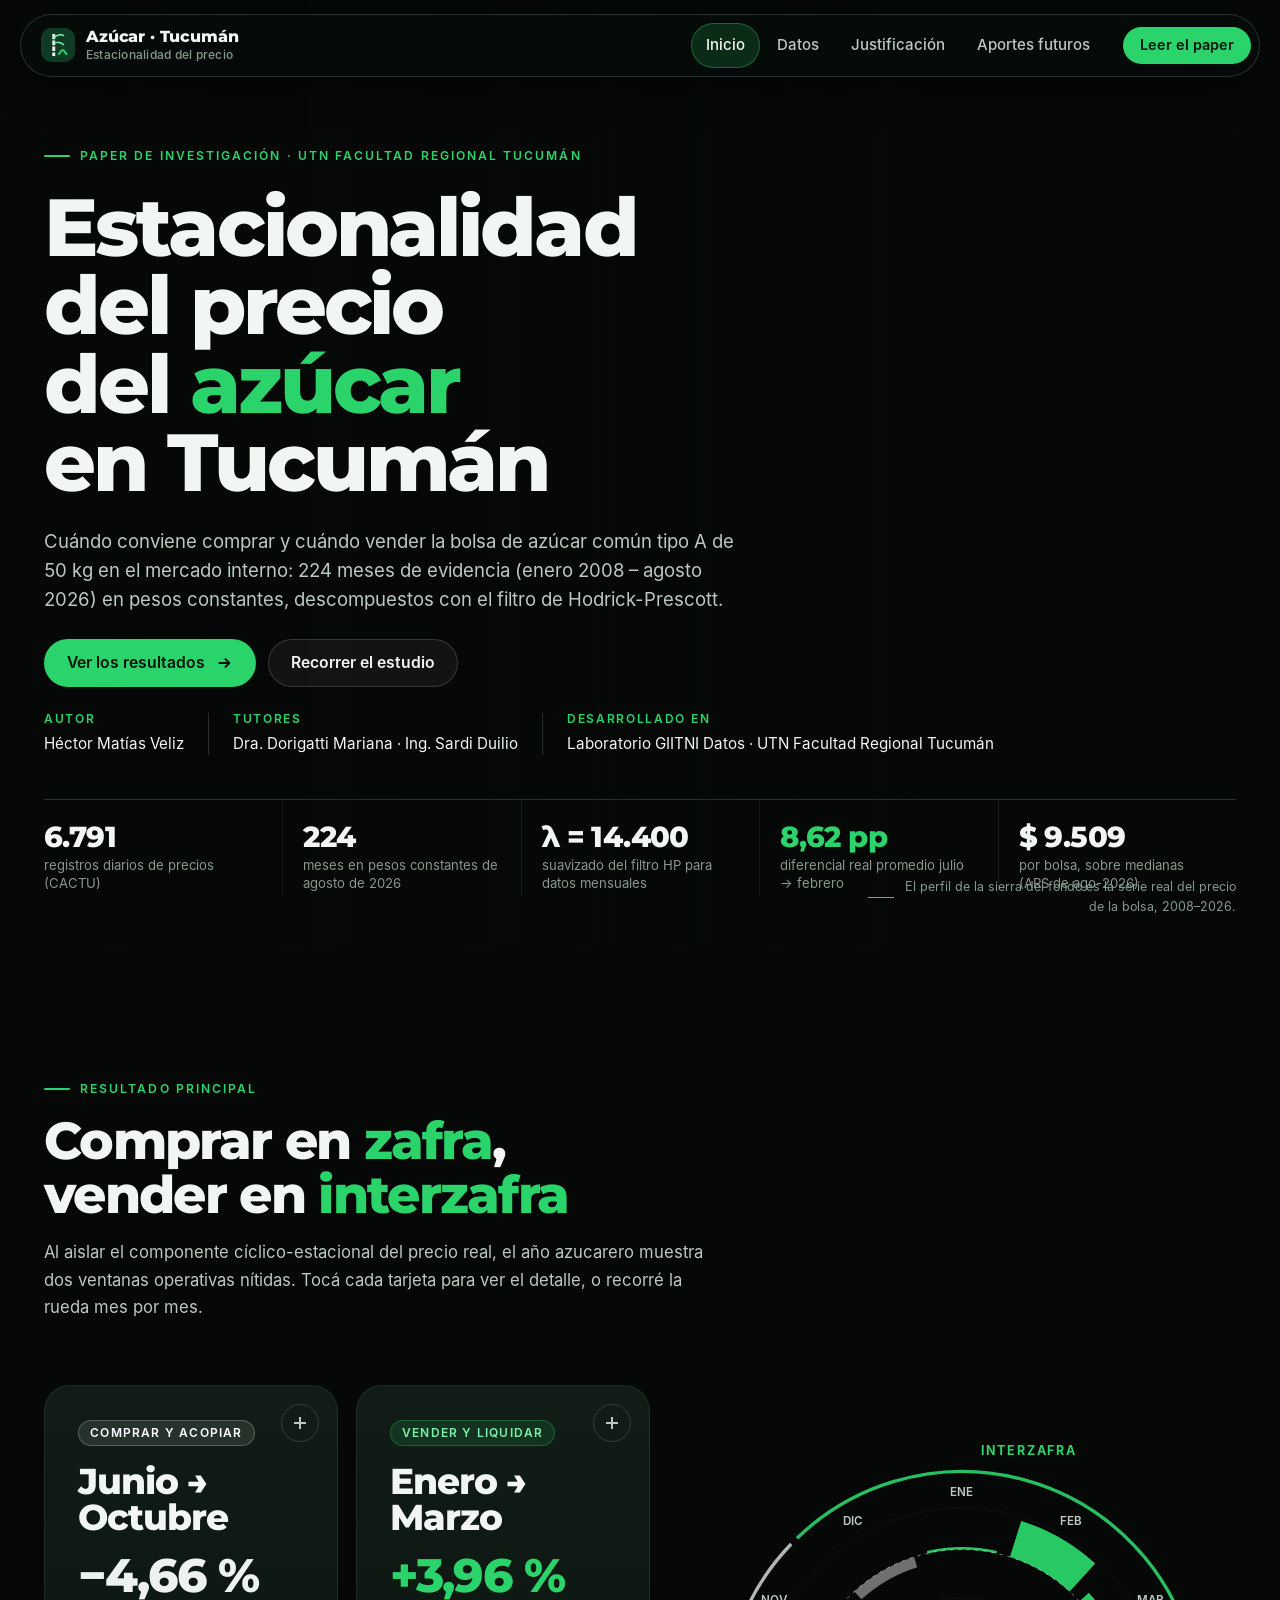
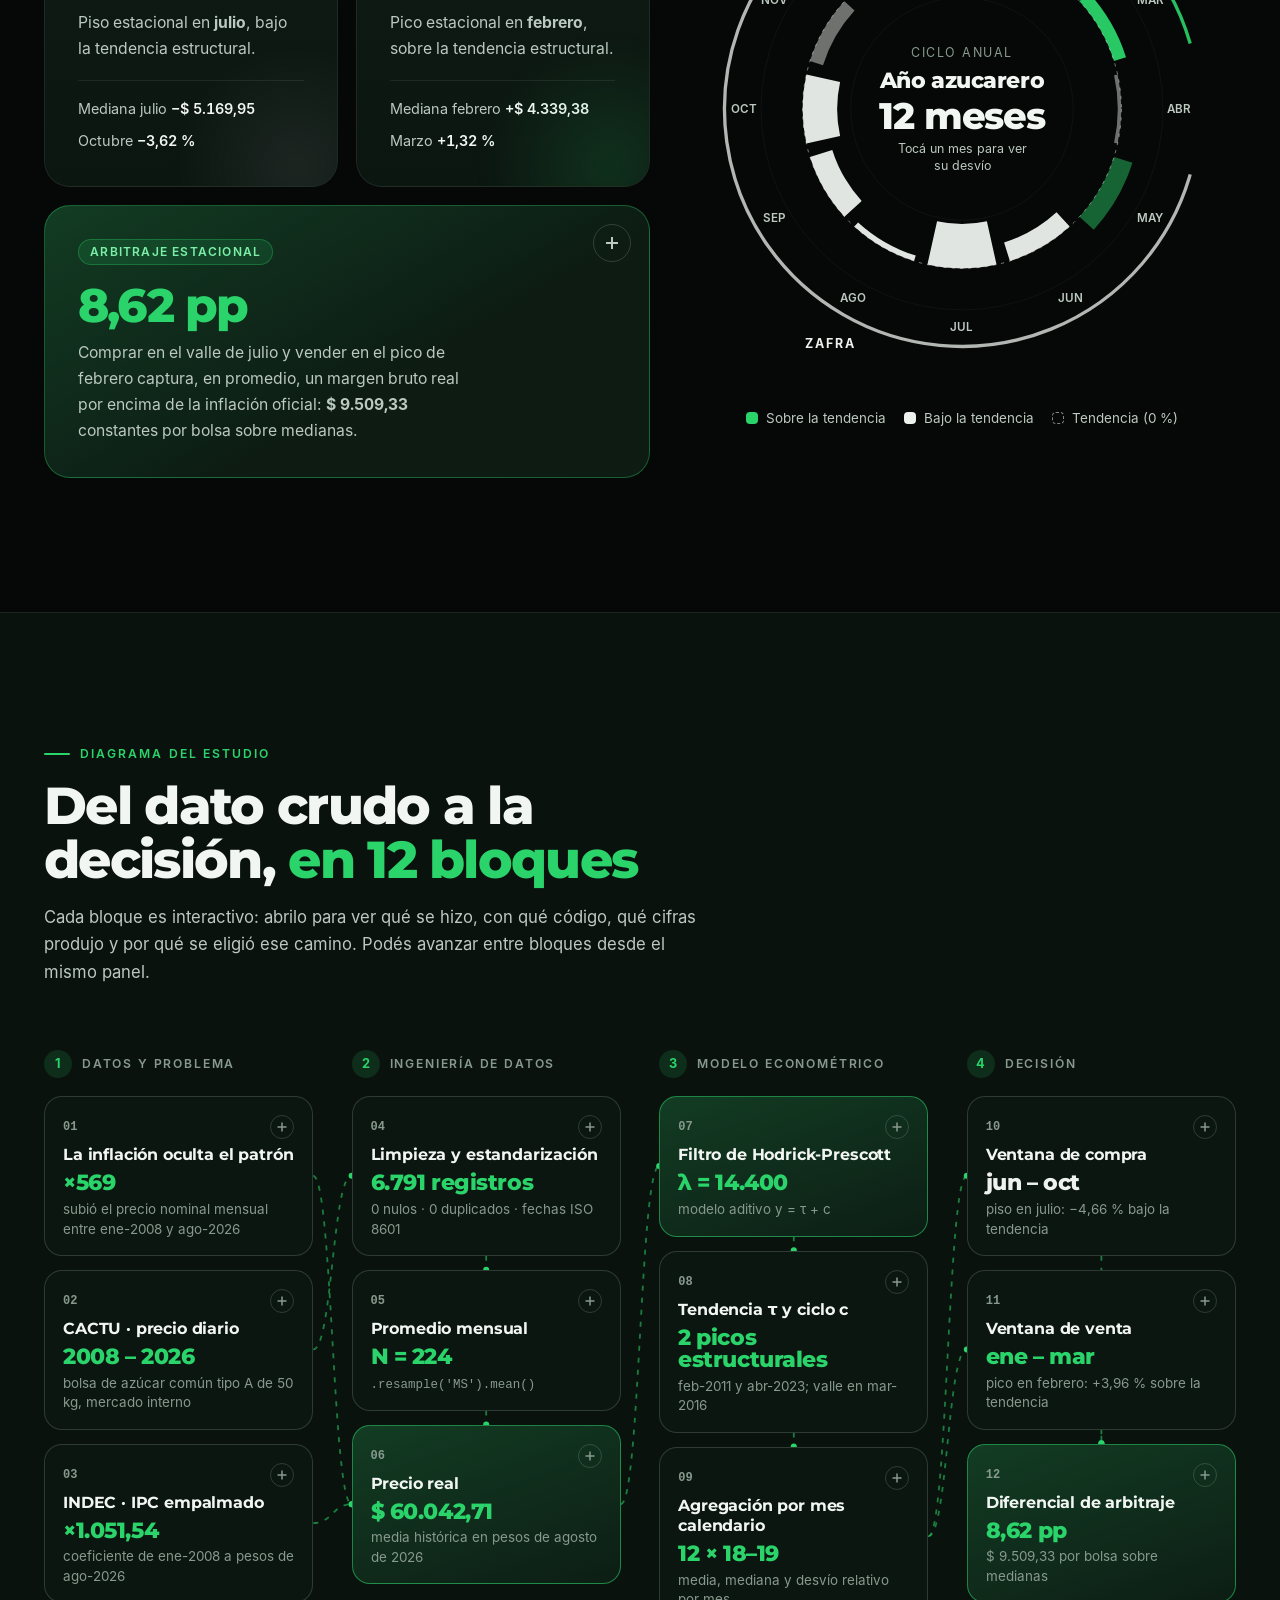
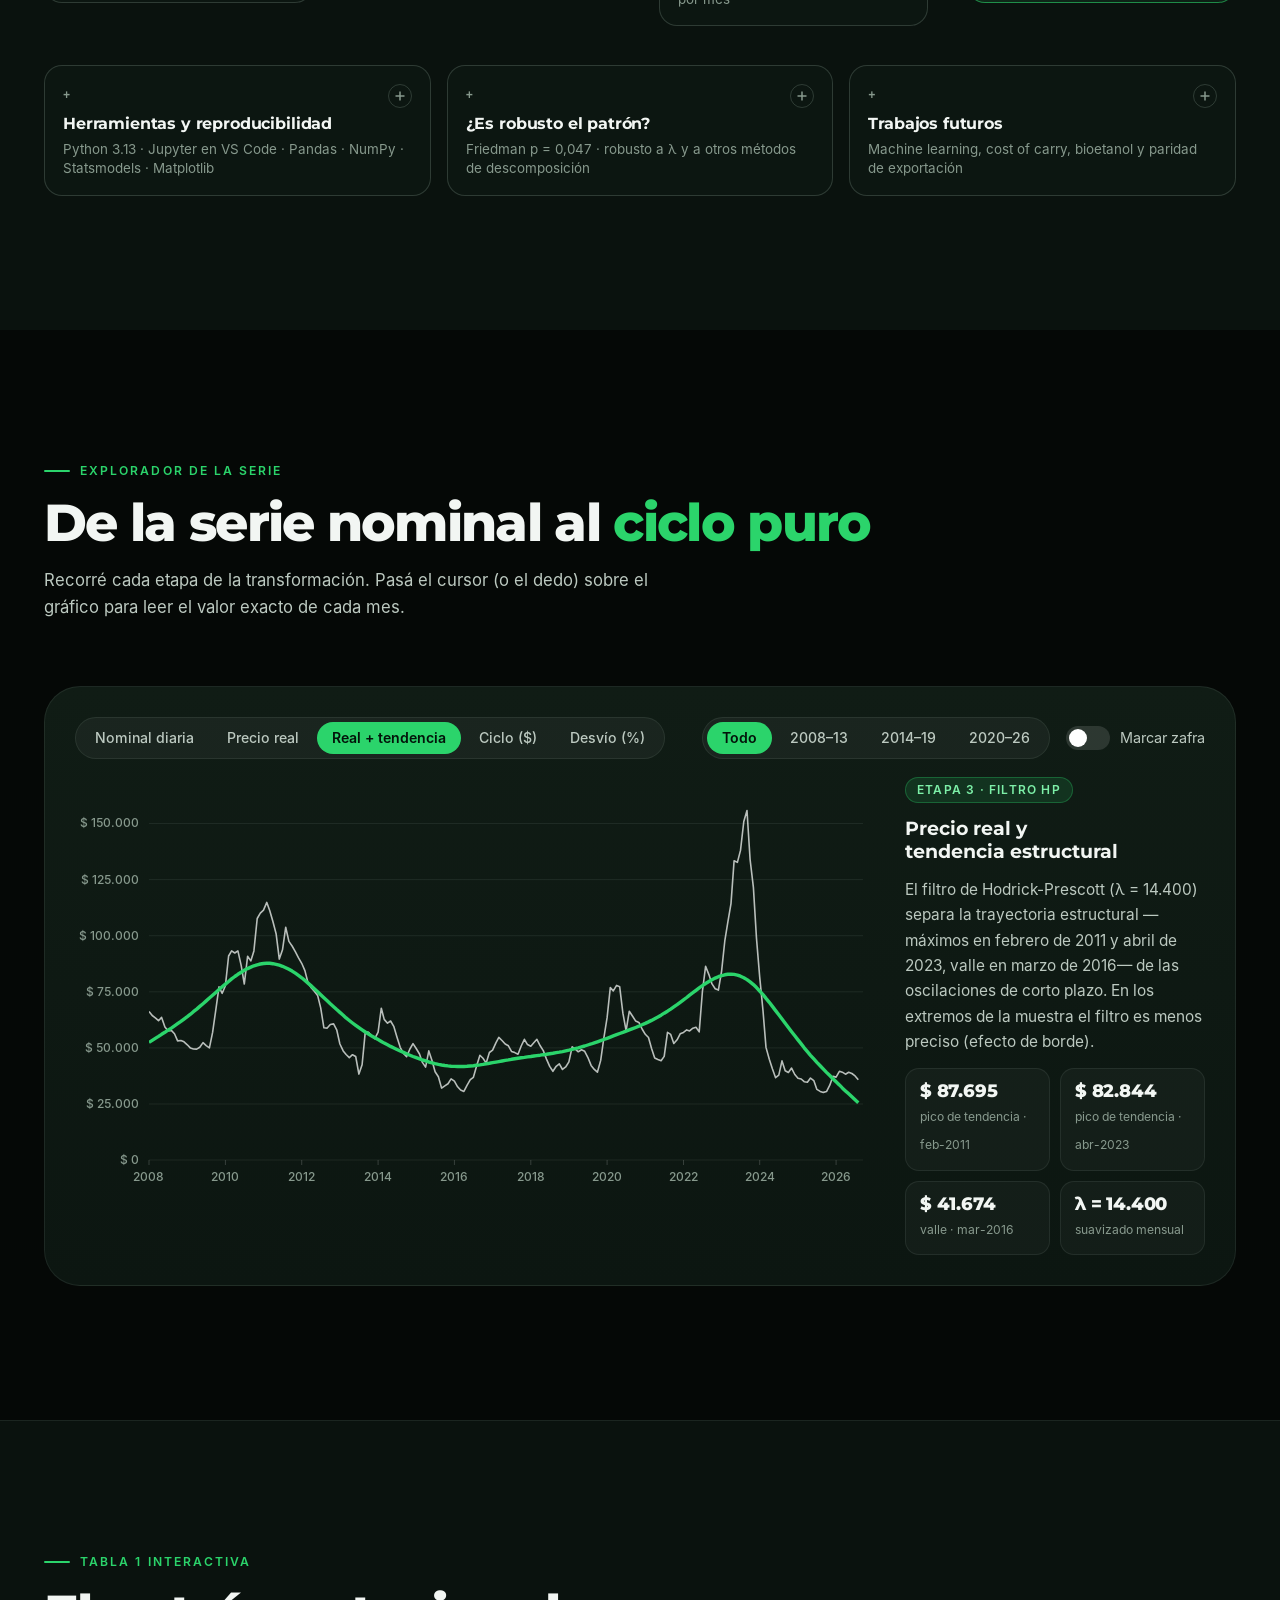
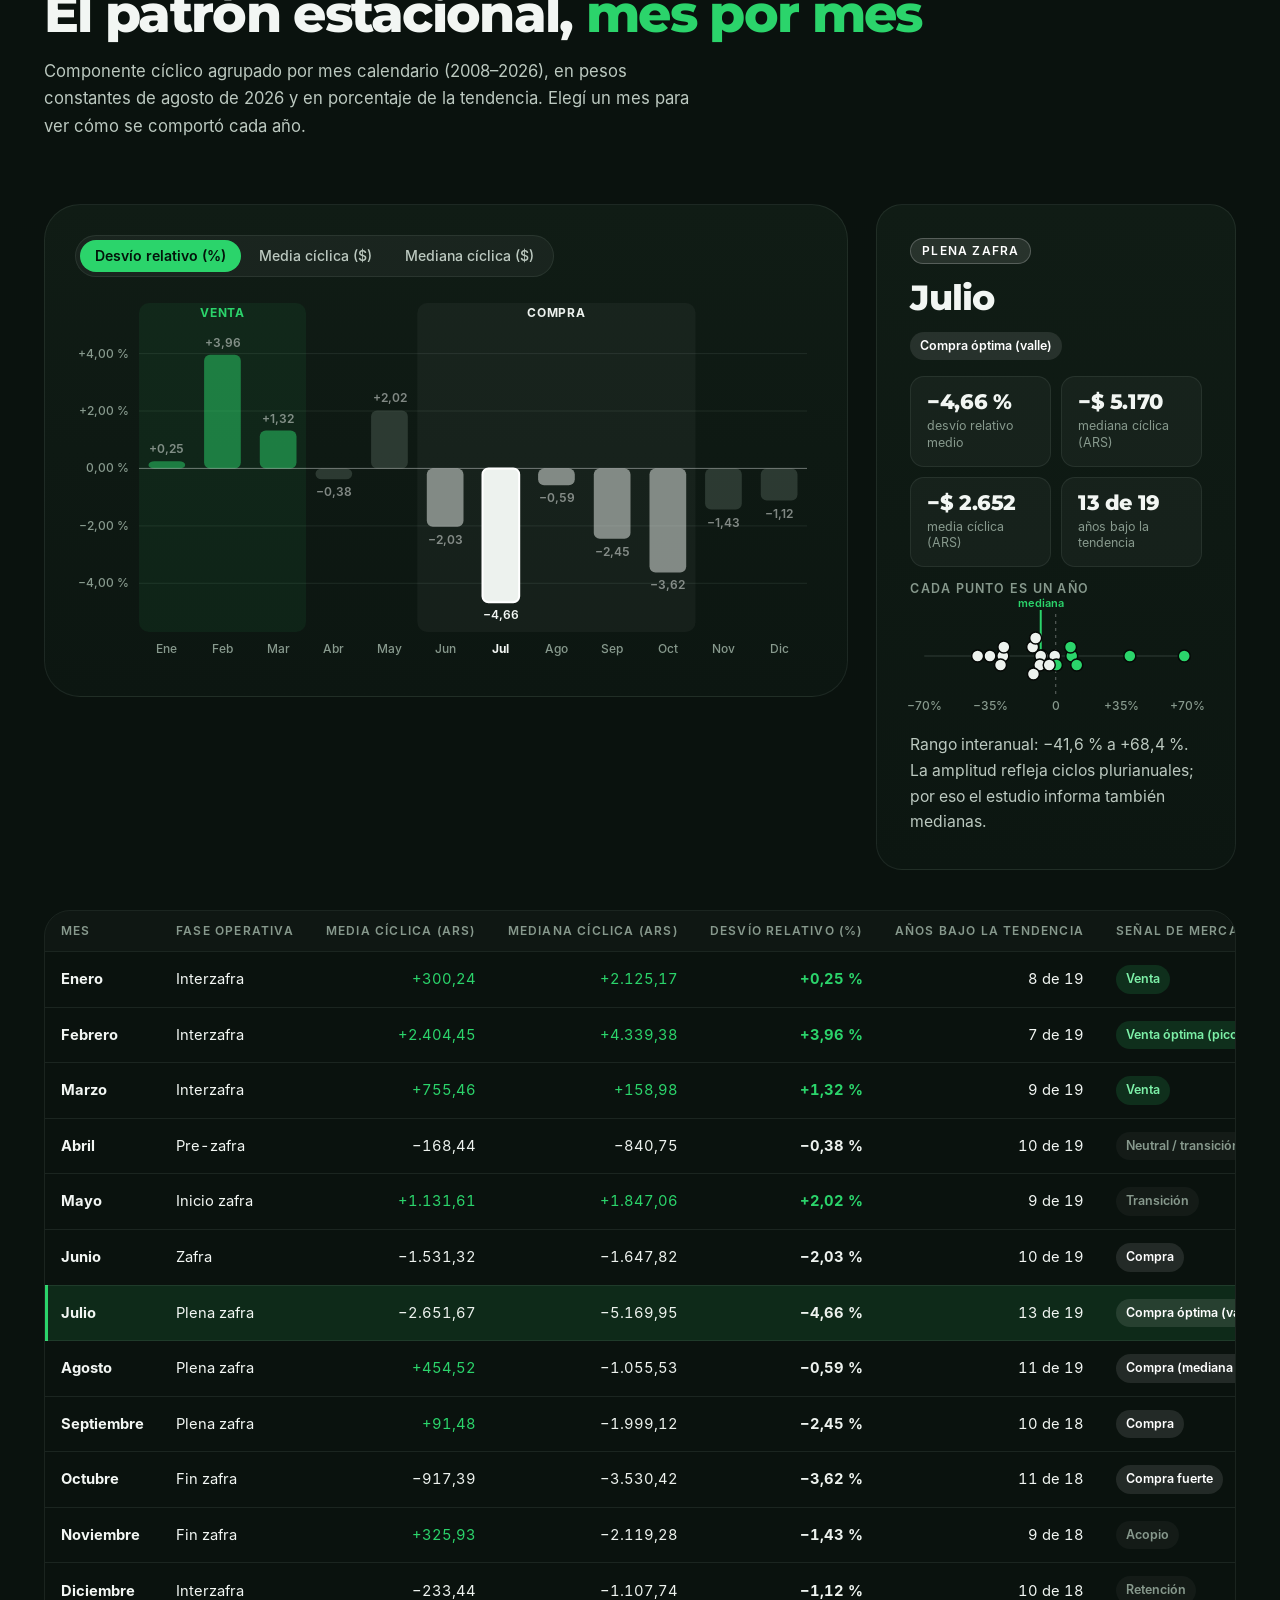
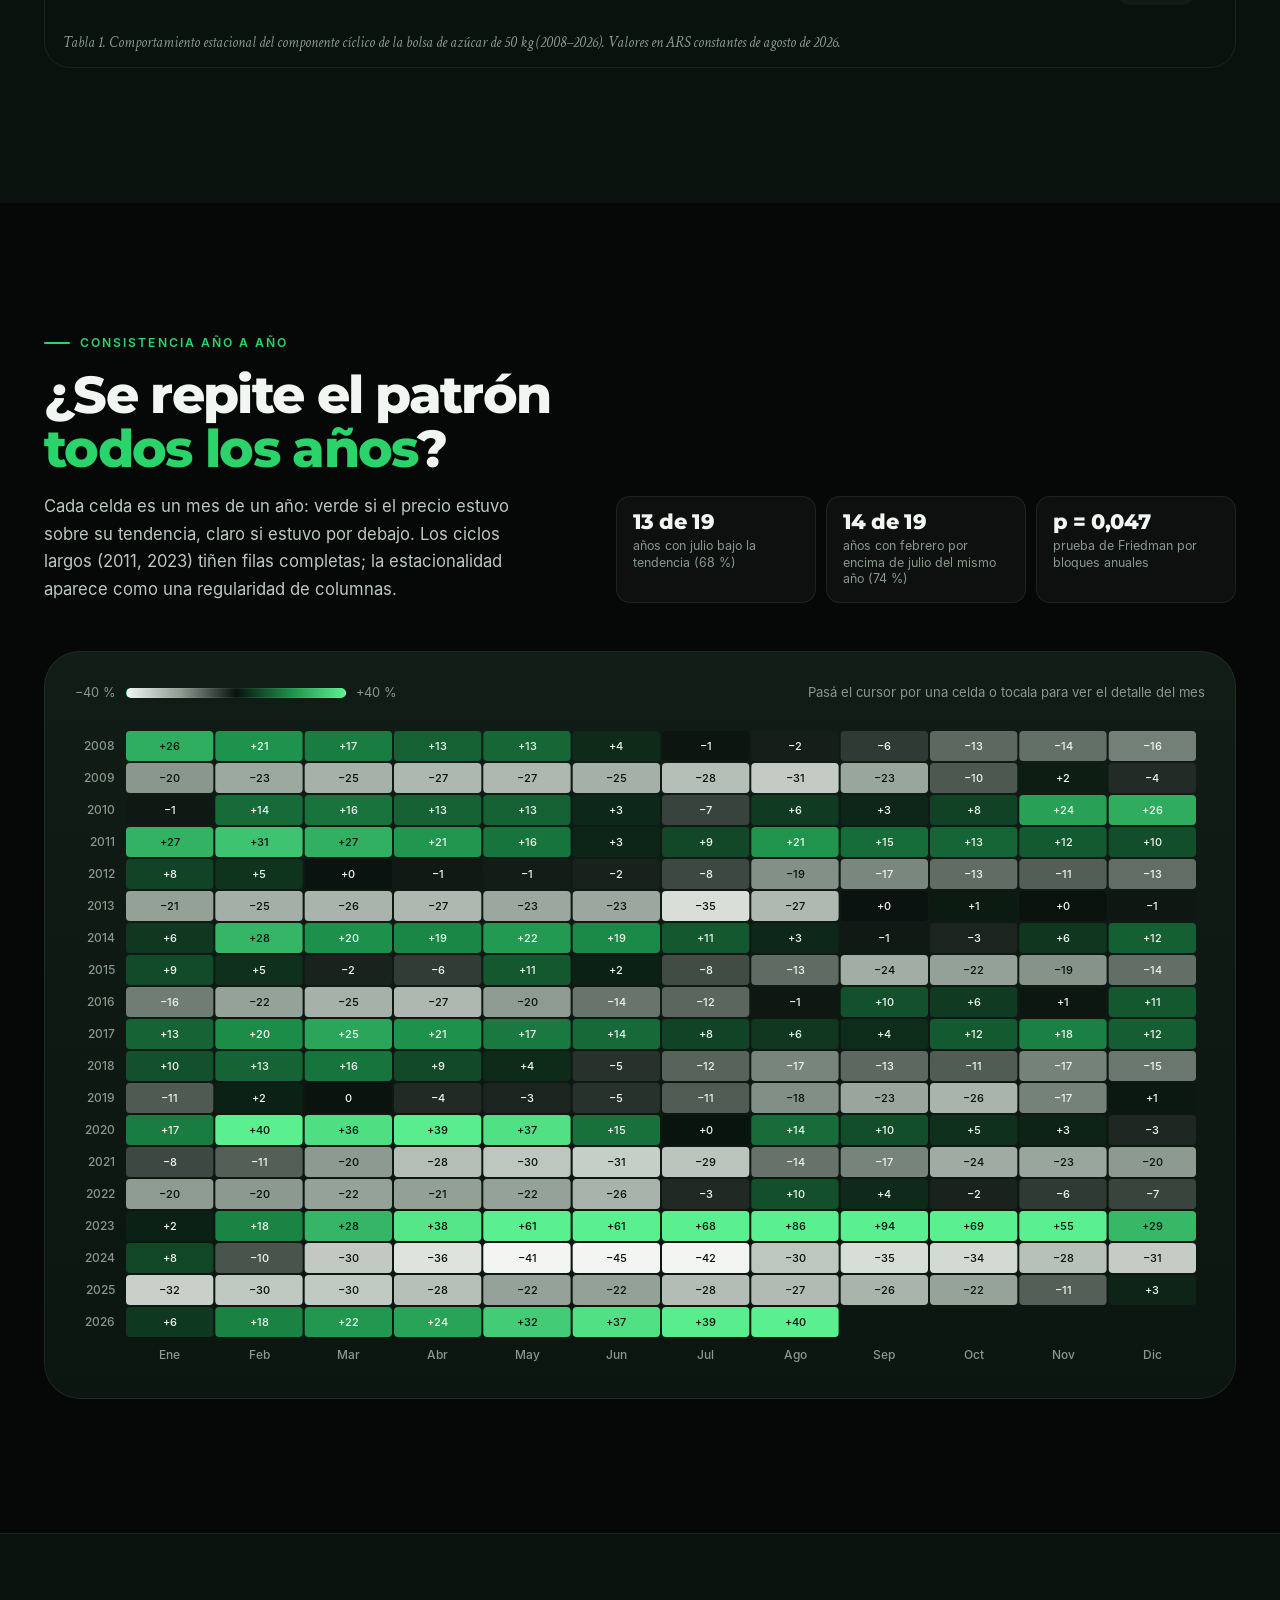
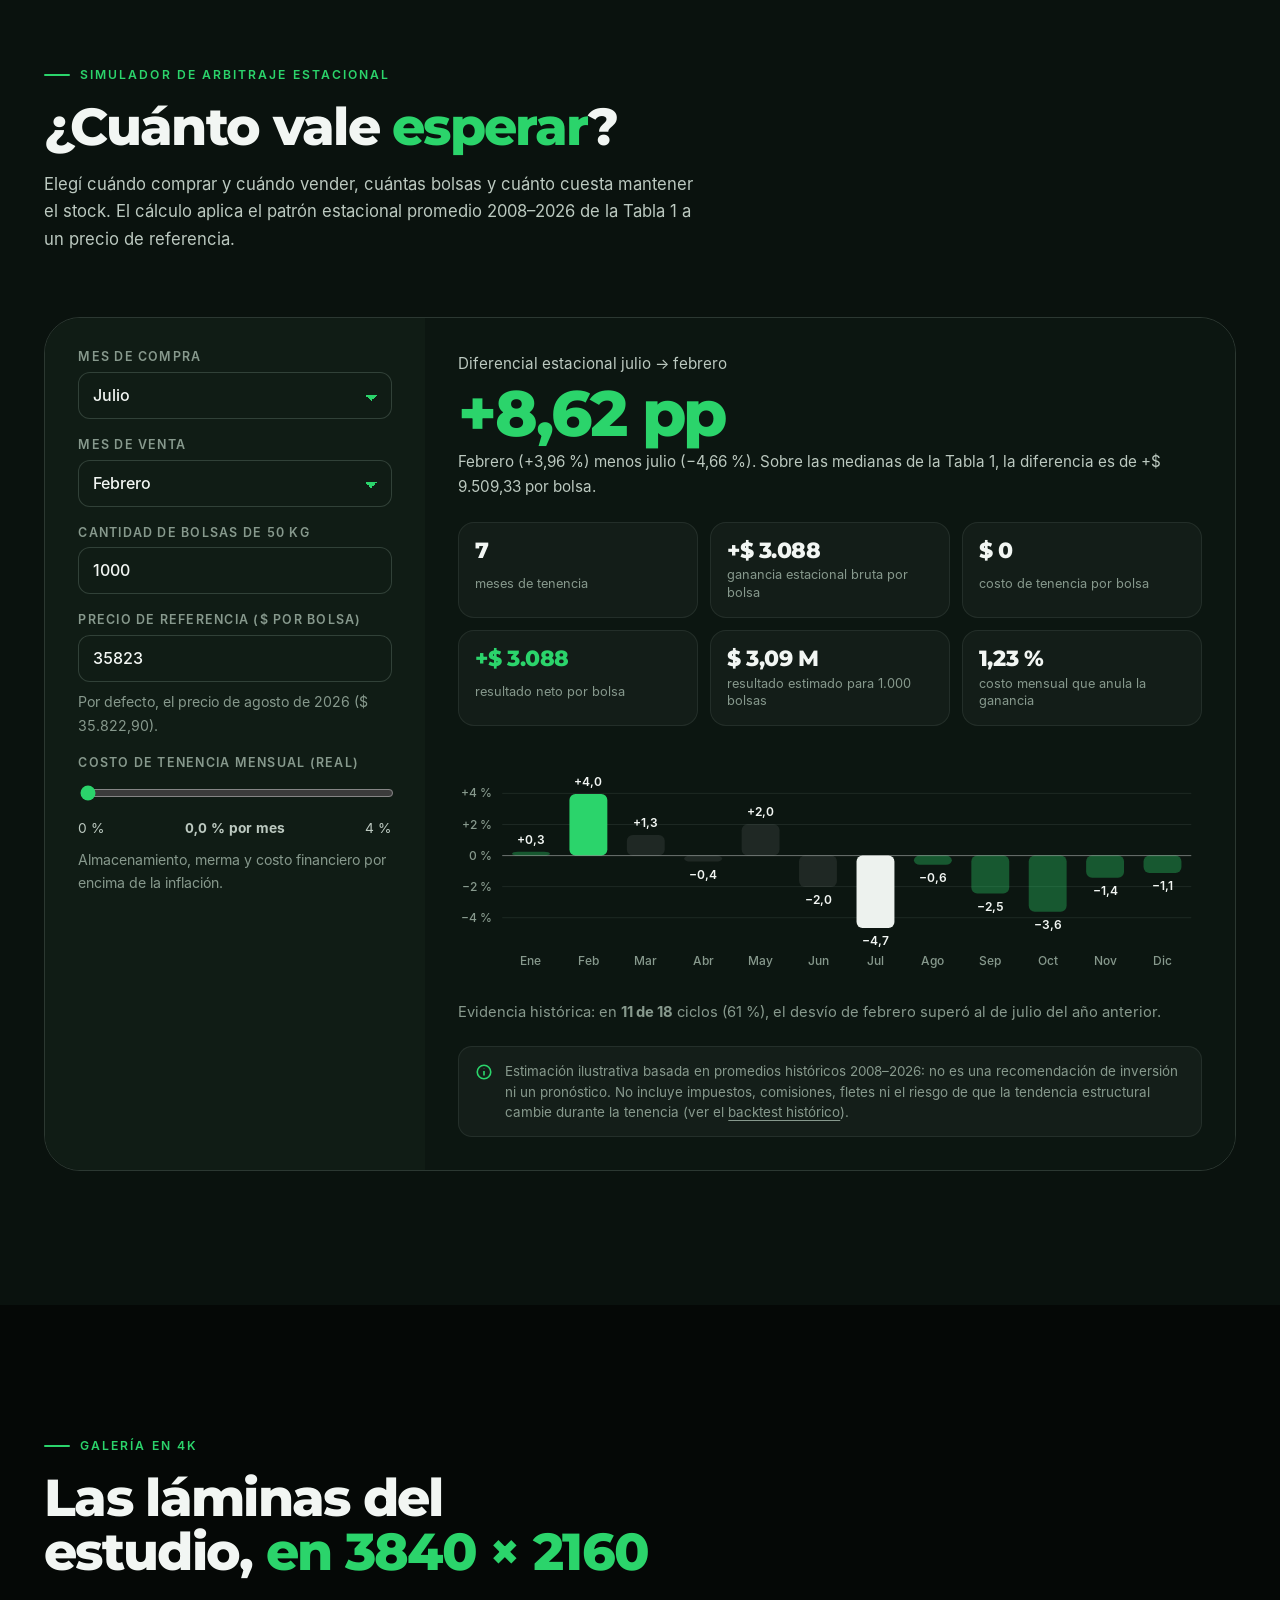
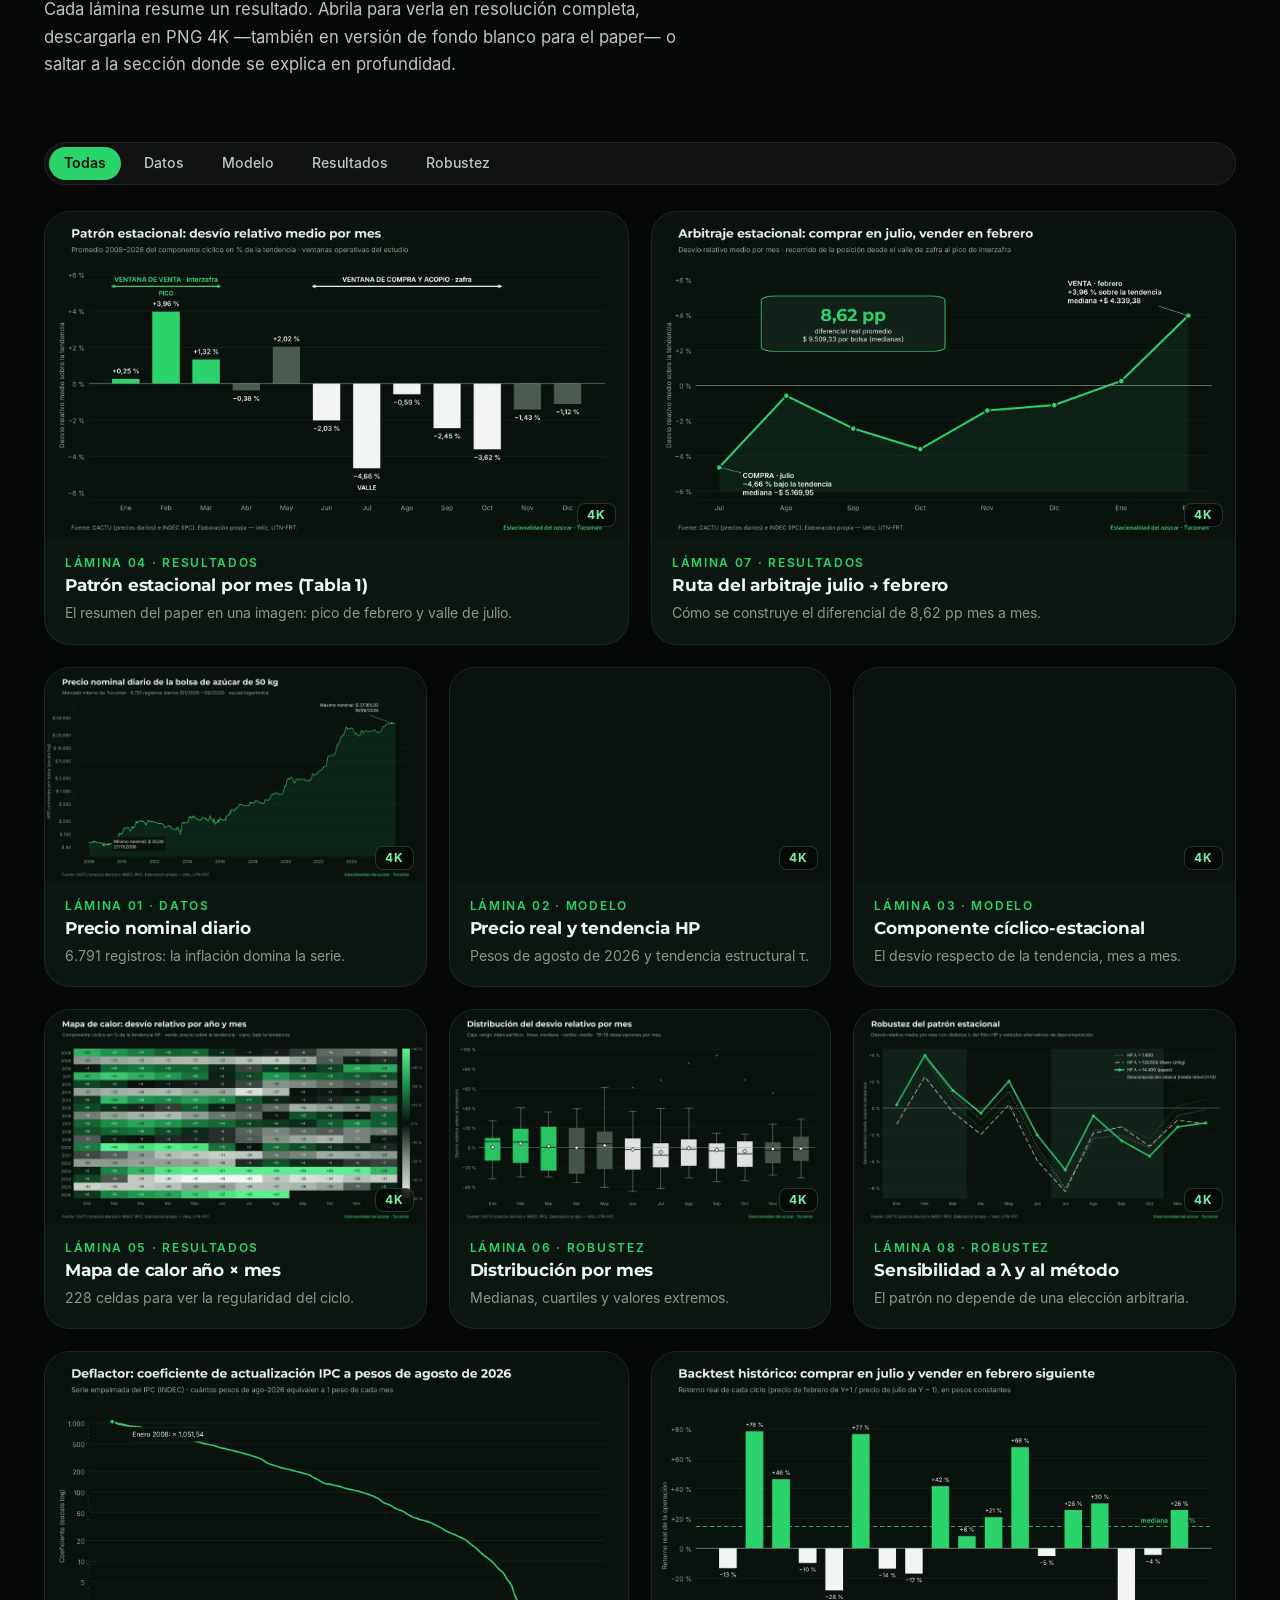
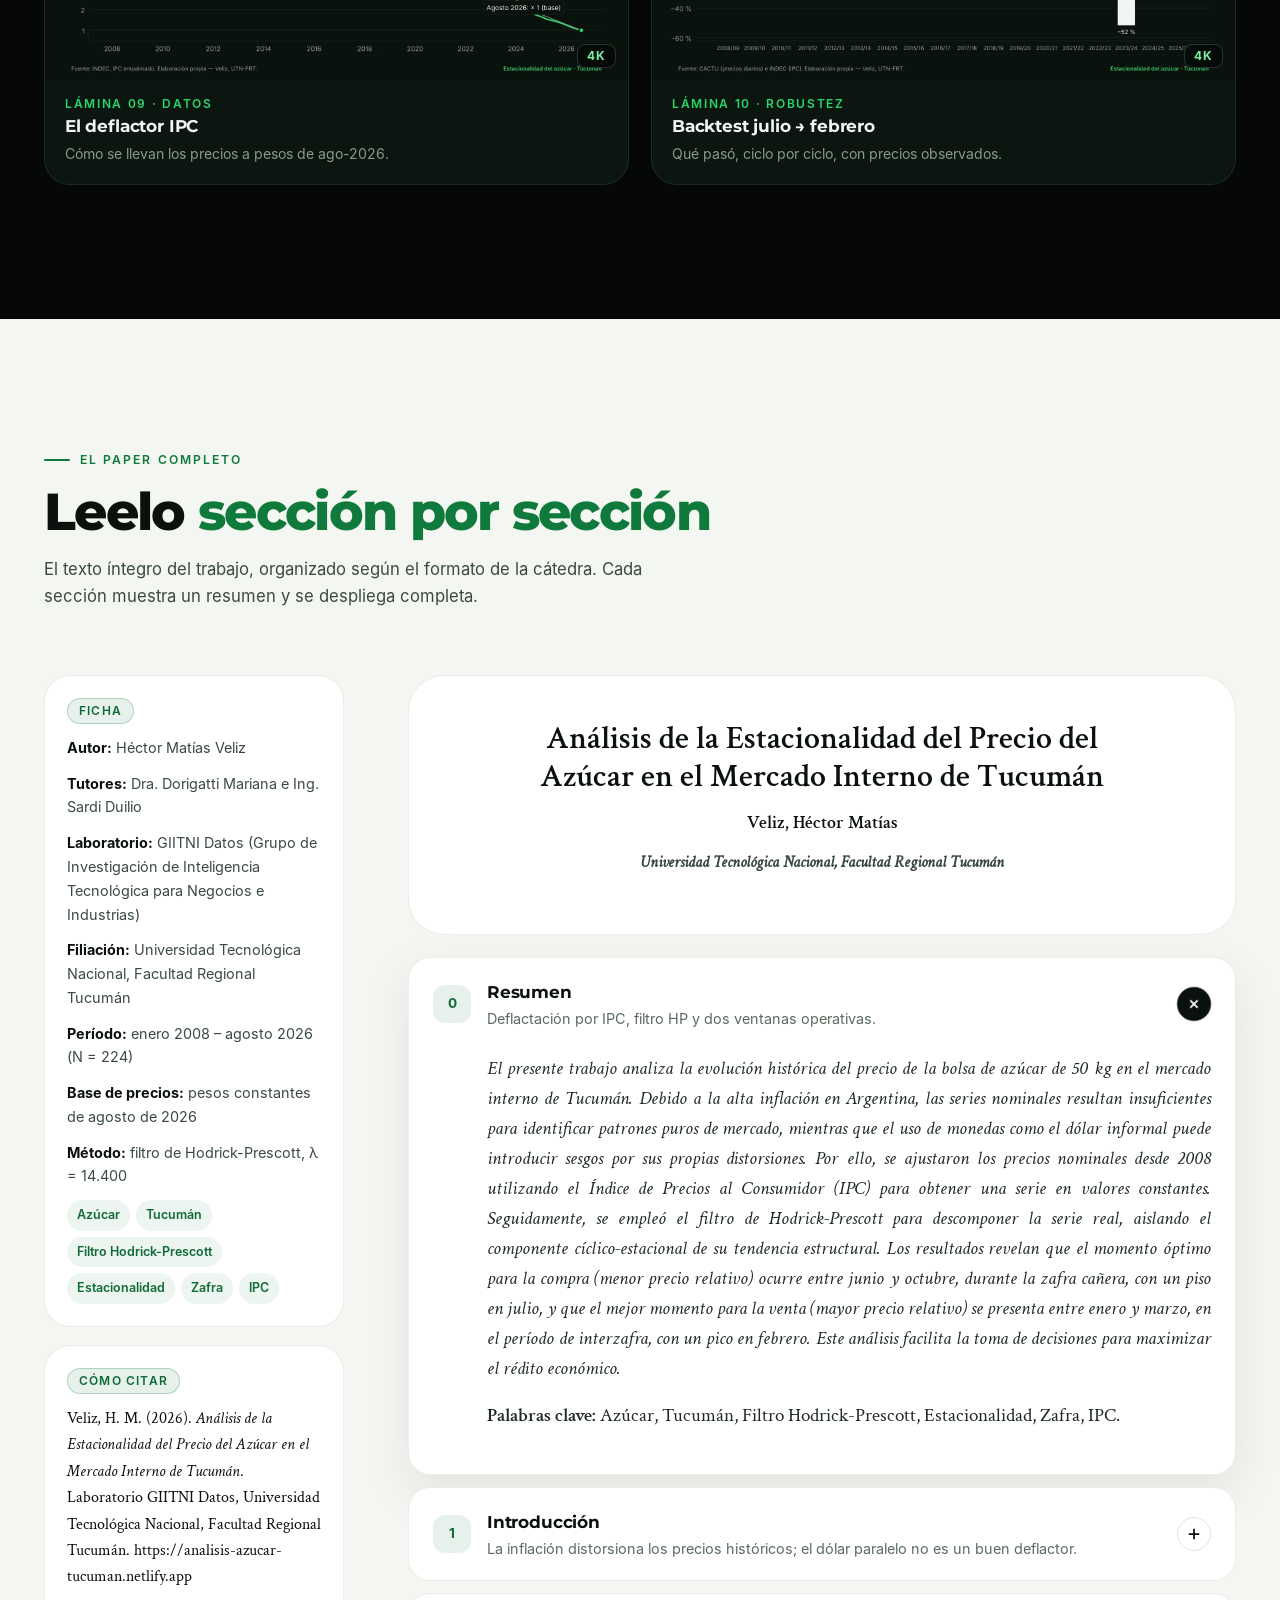
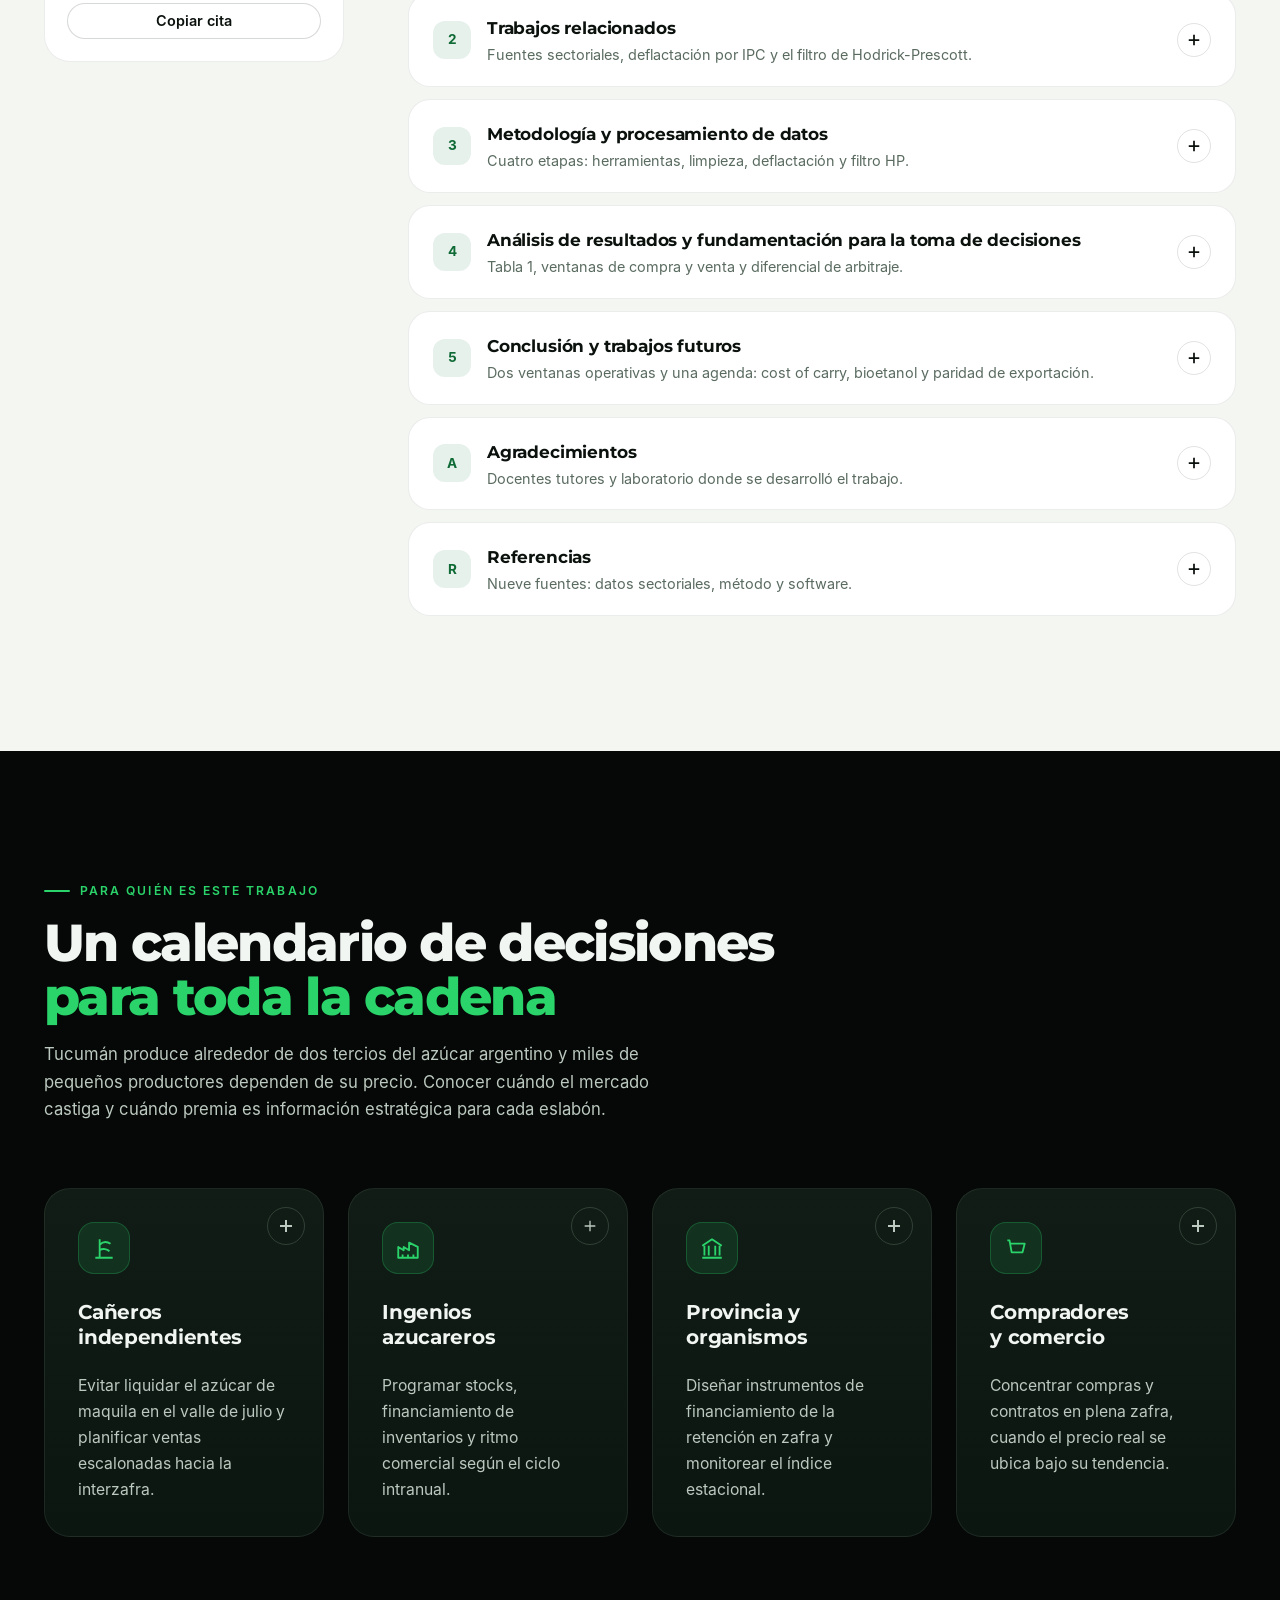
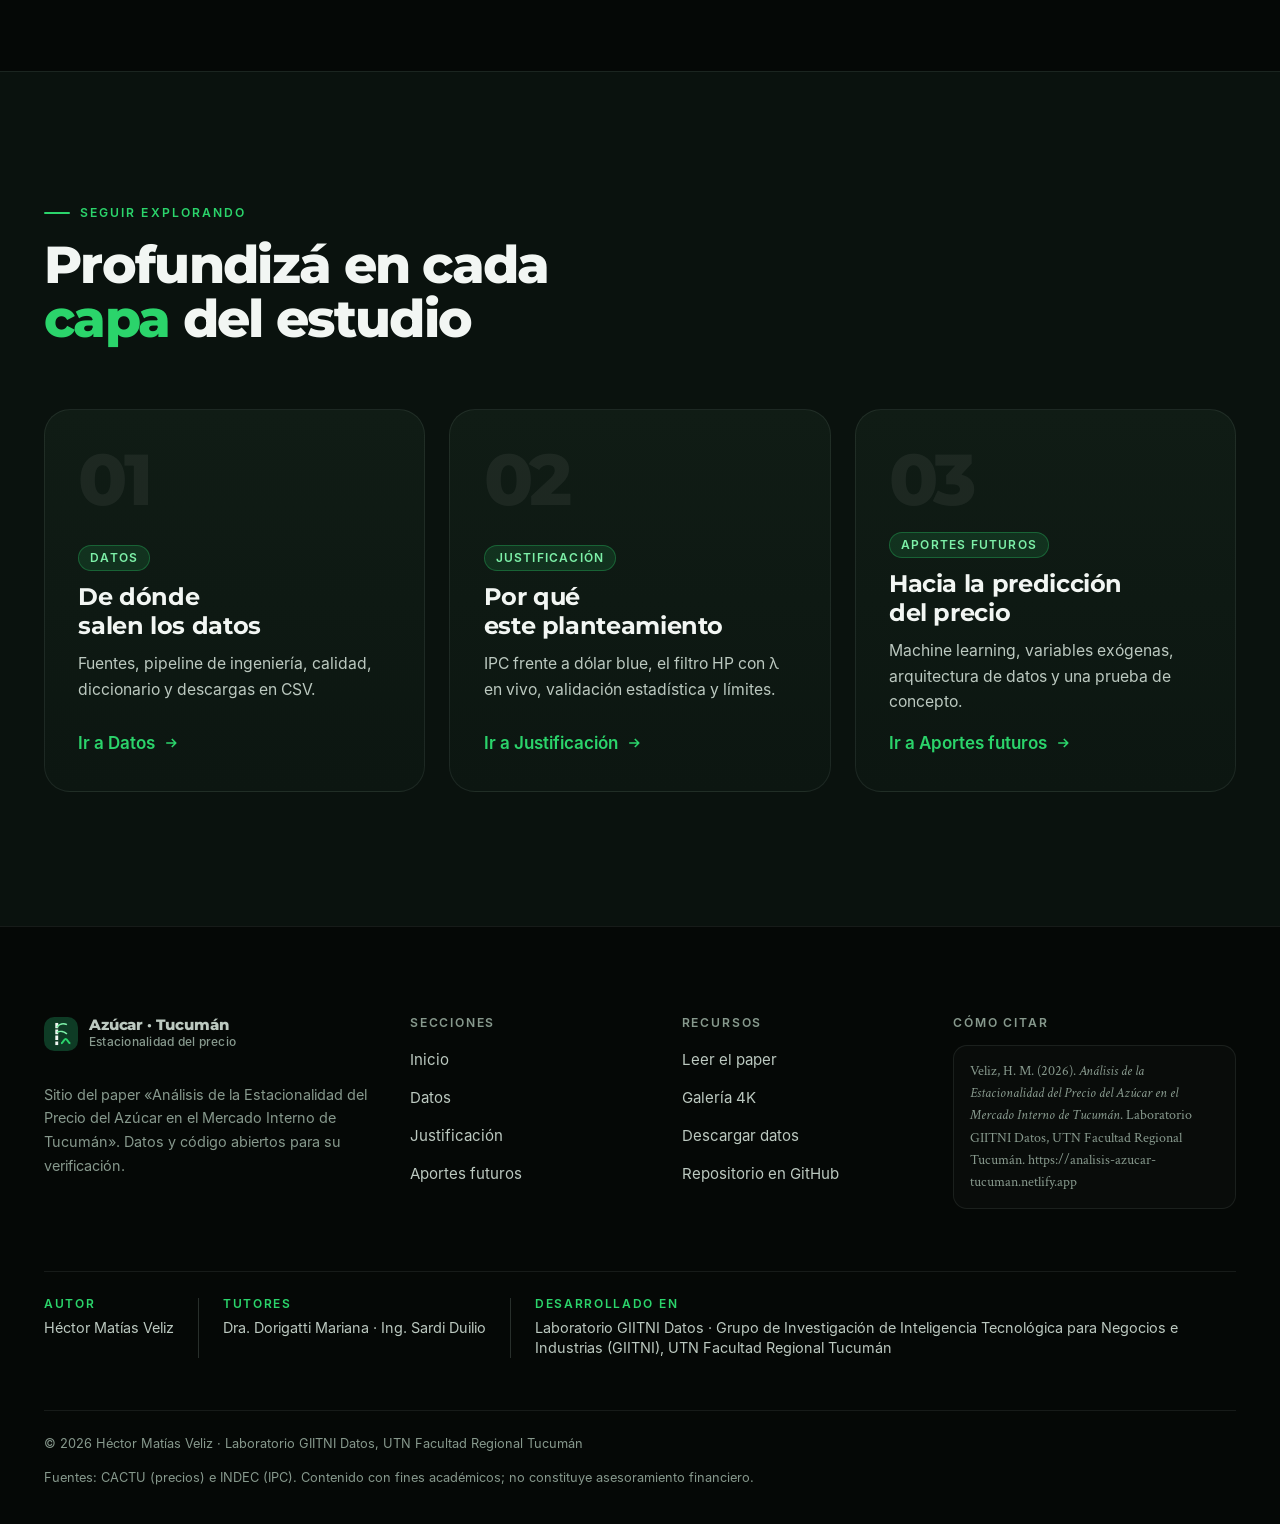
==== commit 7cc7f9d1: "Tutores con el apellido primero: Dorigatti Mariana y Sardi Duilio Portada, ficha y agradecimientos d" ====
--- a/site/index.html
+++ b/site/index.html
@@ -26,7 +26,7 @@
 <link rel="preload" as="image" href="assets/img/hero/canaveral-2560.webp" imagesrcset="assets/img/hero/canaveral-1600.webp 1600w, assets/img/hero/canaveral-2560.webp 2560w, assets/img/hero/canaveral-3840.webp 3840w" imagesizes="100vw" media="(min-width: 701px)">
 <link rel="stylesheet" href="assets/css/styles.css?v=2">
 <script type="application/ld+json">
-{"@context":"https://schema.org","@type":"ScholarlyArticle","headline":"Análisis de la Estacionalidad del Precio del Azúcar en el Mercado Interno de Tucumán","url":"https://analisis-azucar-tucuman.netlify.app/","image":"https://analisis-azucar-tucuman.netlify.app/assets/img/compartir-1200x630.jpg","inLanguage":"es-AR","author":{"@type":"Person","name":"Héctor Matías Veliz","affiliation":{"@type":"CollegeOrUniversity","name":"Universidad Tecnológica Nacional, Facultad Regional Tucumán"}},"contributor":[{"@type":"Role","roleName":"Tutora","contributor":{"@type":"Person","honorificPrefix":"Dra.","name":"Mariana Dorigatti"}},{"@type":"Role","roleName":"Tutor","contributor":{"@type":"Person","honorificPrefix":"Ing.","name":"Duilio Sardi"}}],"sourceOrganization":{"@type":"ResearchOrganization","name":"Laboratorio GIITNI Datos","parentOrganization":{"@type":"ResearchOrganization","name":"Grupo de Investigación de Inteligencia Tecnológica para Negocios e Industrias (GIITNI)","parentOrganization":{"@type":"CollegeOrUniversity","name":"Universidad Tecnológica Nacional, Facultad Regional Tucumán"}}},"keywords":"Azúcar, Tucumán, Filtro Hodrick-Prescott, Estacionalidad, Zafra, IPC","about":"Estacionalidad del precio de la bolsa de azúcar común tipo A de 50 kg en el mercado interno de Tucumán, 2008–2026"}
+{"@context":"https://schema.org","@type":"ScholarlyArticle","headline":"Análisis de la Estacionalidad del Precio del Azúcar en el Mercado Interno de Tucumán","url":"https://analisis-azucar-tucuman.netlify.app/","image":"https://analisis-azucar-tucuman.netlify.app/assets/img/compartir-1200x630.jpg","inLanguage":"es-AR","author":{"@type":"Person","name":"Héctor Matías Veliz","affiliation":{"@type":"CollegeOrUniversity","name":"Universidad Tecnológica Nacional, Facultad Regional Tucumán"}},"contributor":[{"@type":"Role","roleName":"Tutora","contributor":{"@type":"Person","honorificPrefix":"Dra.","name":"Dorigatti Mariana","familyName":"Dorigatti","givenName":"Mariana"}},{"@type":"Role","roleName":"Tutor","contributor":{"@type":"Person","honorificPrefix":"Ing.","name":"Sardi Duilio","familyName":"Sardi","givenName":"Duilio"}}],"sourceOrganization":{"@type":"ResearchOrganization","name":"Laboratorio GIITNI Datos","parentOrganization":{"@type":"ResearchOrganization","name":"Grupo de Investigación de Inteligencia Tecnológica para Negocios e Industrias (GIITNI)","parentOrganization":{"@type":"CollegeOrUniversity","name":"Universidad Tecnológica Nacional, Facultad Regional Tucumán"}}},"keywords":"Azúcar, Tucumán, Filtro Hodrick-Prescott, Estacionalidad, Zafra, IPC","about":"Estacionalidad del precio de la bolsa de azúcar común tipo A de 50 kg en el mercado interno de Tucumán, 2008–2026"}
 </script>
 </head>
 <body>
@@ -76,7 +76,7 @@
     </div>
     <dl class="creditos">
       <div><dt>Autor</dt><dd>Héctor Matías Veliz</dd></div>
-      <div><dt>Tutores</dt><dd>Dra. Mariana Dorigatti · Ing. Duilio Sardi</dd></div>
+      <div><dt>Tutores</dt><dd>Dra. Dorigatti Mariana · Ing. Sardi Duilio</dd></div>
       <div><dt>Desarrollado en</dt><dd>Laboratorio GIITNI Datos · UTN Facultad Regional Tucumán</dd></div>
     </dl>
     <div class="cifras" role="list">
@@ -446,7 +446,7 @@
         <div class="paper__ficha">
           <span class="etiqueta">Ficha</span>
           <div><b>Autor:</b> Héctor Matías Veliz</div>
-          <div><b>Tutores:</b> Dra. Mariana Dorigatti e Ing. Duilio Sardi</div>
+          <div><b>Tutores:</b> Dra. Dorigatti Mariana e Ing. Sardi Duilio</div>
           <div><b>Laboratorio:</b> GIITNI Datos (Grupo de Investigación de Inteligencia Tecnológica para Negocios e Industrias)</div>
           <div><b>Filiación:</b> Universidad Tecnológica Nacional, Facultad Regional Tucumán</div>
           <div><b>Período:</b> enero 2008 – agosto 2026 (N = 224)</div>
@@ -539,7 +539,7 @@
           <details>
             <summary><span class="acordeon__num">A</span><span><span class="acordeon__titulo">Agradecimientos</span><span class="acordeon__resumen">Docentes tutores y laboratorio donde se desarrolló el trabajo.</span></span><span class="acordeon__icono"><svg viewBox="0 0 16 16" fill="none" stroke="currentColor" stroke-width="2" stroke-linecap="round" aria-hidden="true"><path d="M8 2v12M2 8h12"/></svg></span></summary>
             <div class="acordeon__contenido">
-              <p>Este trabajo se desarrolló en el Laboratorio GIITNI Datos del Grupo de Investigación de Inteligencia Tecnológica para Negocios e Industrias (GIITNI), Universidad Tecnológica Nacional, Facultad Regional Tucumán. El autor agradece a sus docentes tutores, la Dra. Mariana Dorigatti y el Ing. Duilio Sardi, por la orientación brindada durante la investigación.</p>
+              <p>Este trabajo se desarrolló en el Laboratorio GIITNI Datos del Grupo de Investigación de Inteligencia Tecnológica para Negocios e Industrias (GIITNI), Universidad Tecnológica Nacional, Facultad Regional Tucumán. El autor agradece a sus docentes tutores, la Dra. Dorigatti Mariana y el Ing. Sardi Duilio, por la orientación brindada durante la investigación.</p>
             </div>
           </details>
           <details>
@@ -642,7 +642,7 @@
     </div>
     <dl class="creditos creditos--pie">
       <div><dt>Autor</dt><dd>Héctor Matías Veliz</dd></div>
-      <div><dt>Tutores</dt><dd>Dra. Mariana Dorigatti · Ing. Duilio Sardi</dd></div>
+      <div><dt>Tutores</dt><dd>Dra. Dorigatti Mariana · Ing. Sardi Duilio</dd></div>
       <div><dt>Desarrollado en</dt><dd>Laboratorio GIITNI Datos · Grupo de Investigación de Inteligencia Tecnológica para Negocios e Industrias (GIITNI), UTN Facultad Regional Tucumán</dd></div>
     </dl>
     <div class="pie__legal"><span>© <span data-anio>2026</span> Héctor Matías Veliz · Laboratorio GIITNI Datos, UTN Facultad Regional Tucumán</span><span>Fuentes: CACTU (precios) e INDEC (IPC). Contenido con fines académicos; no constituye asesoramiento financiero.</span></div>
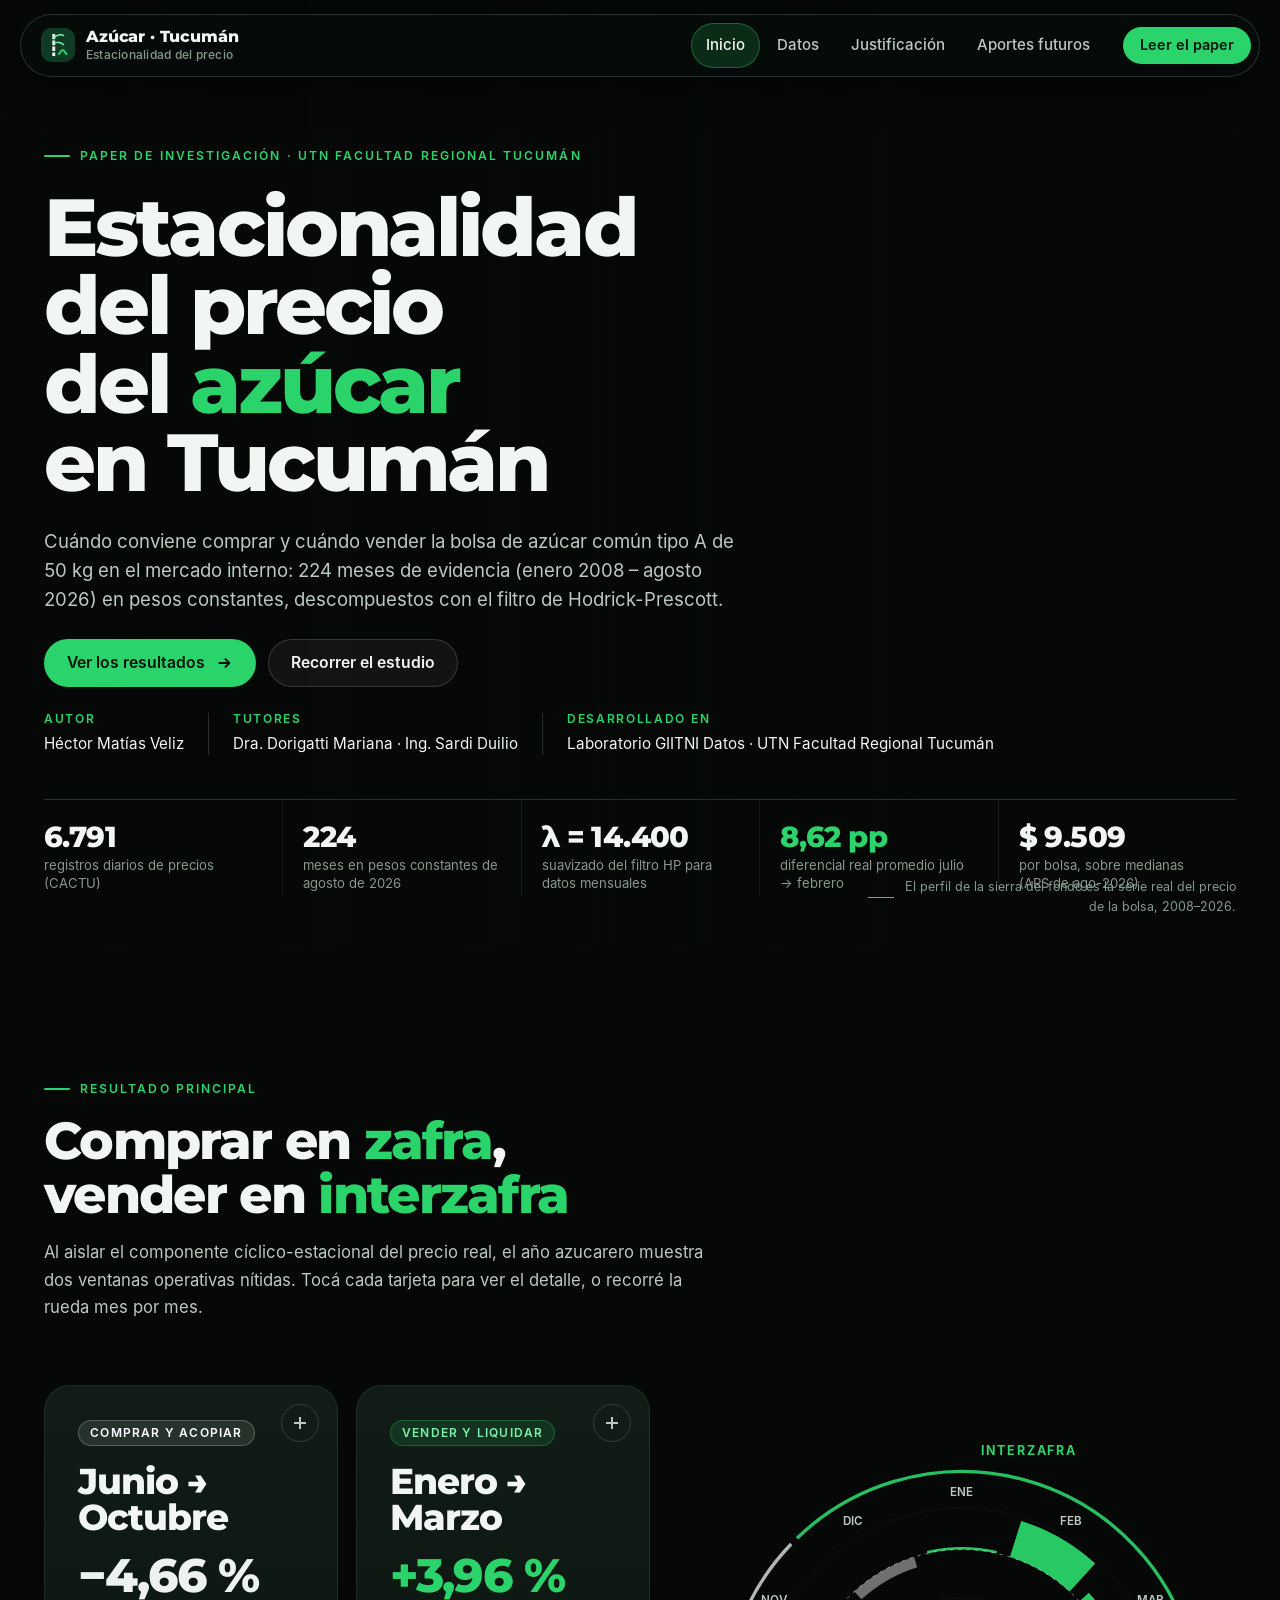
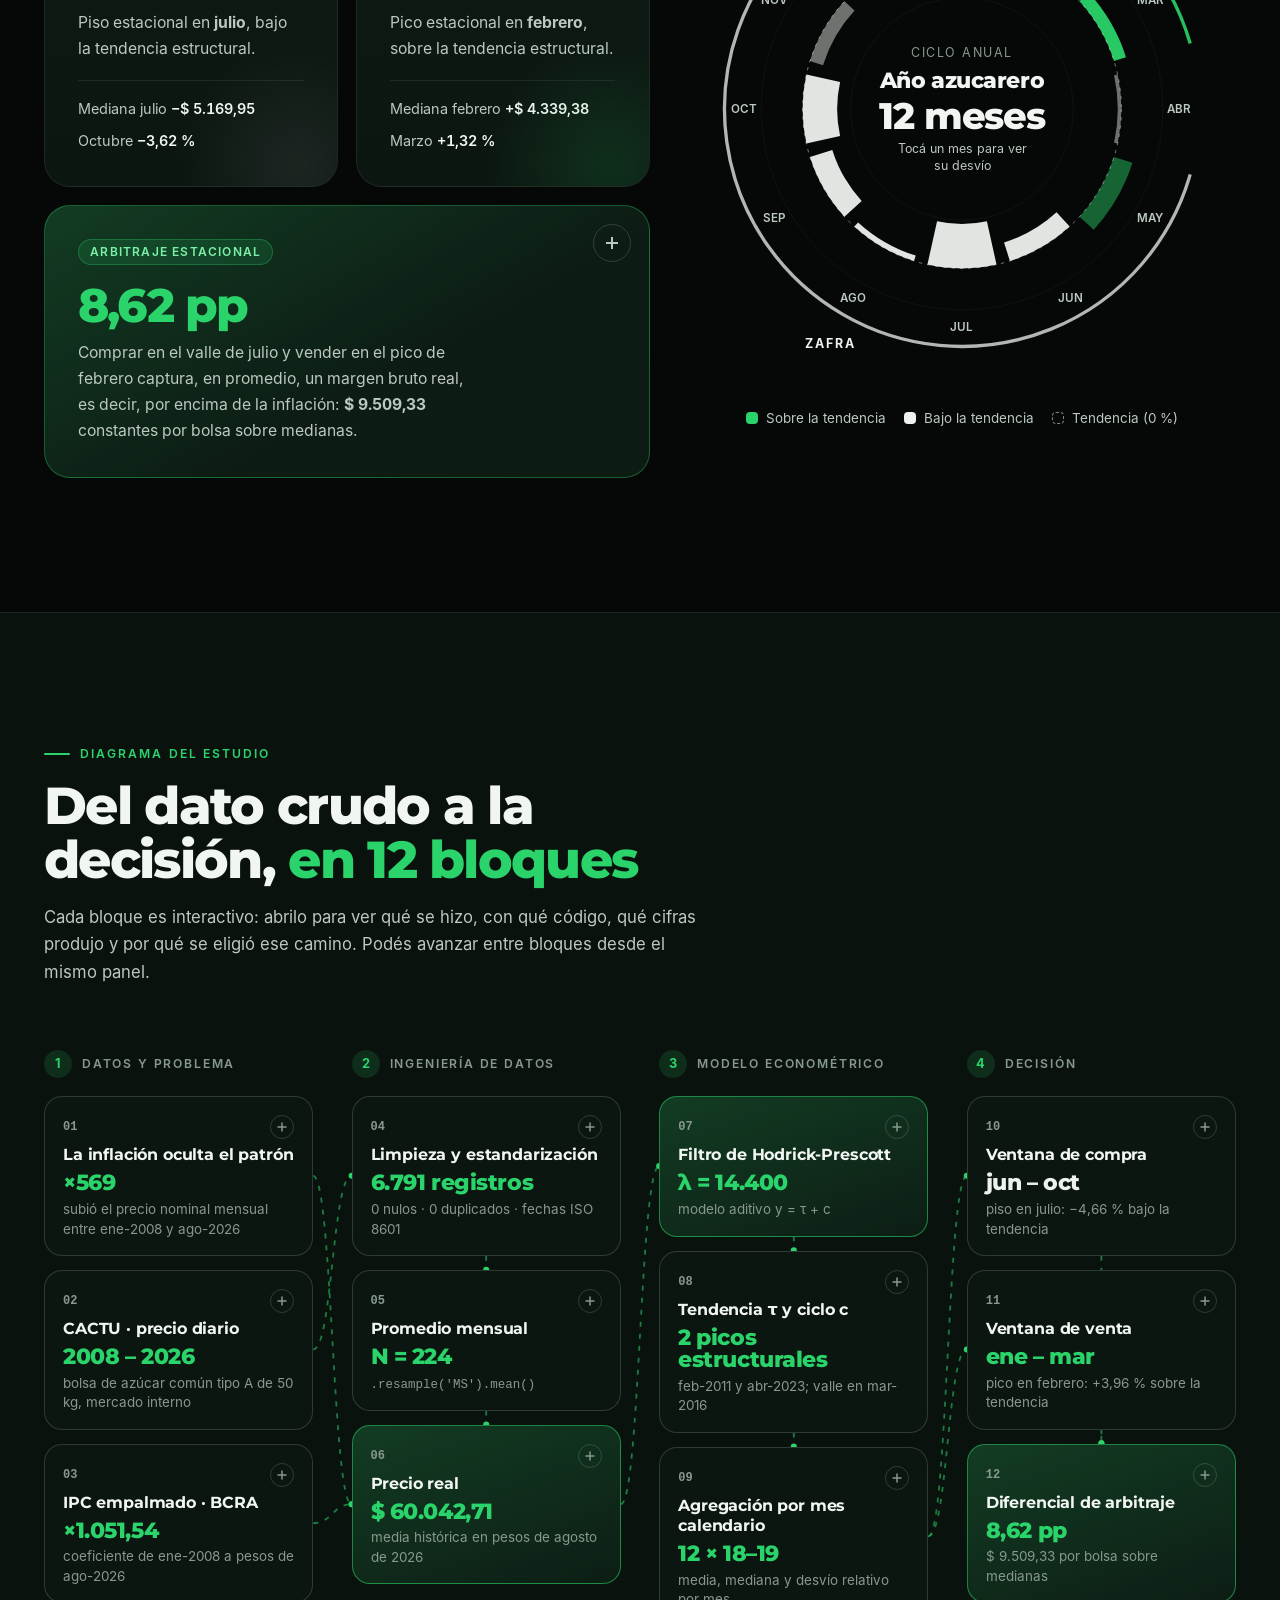
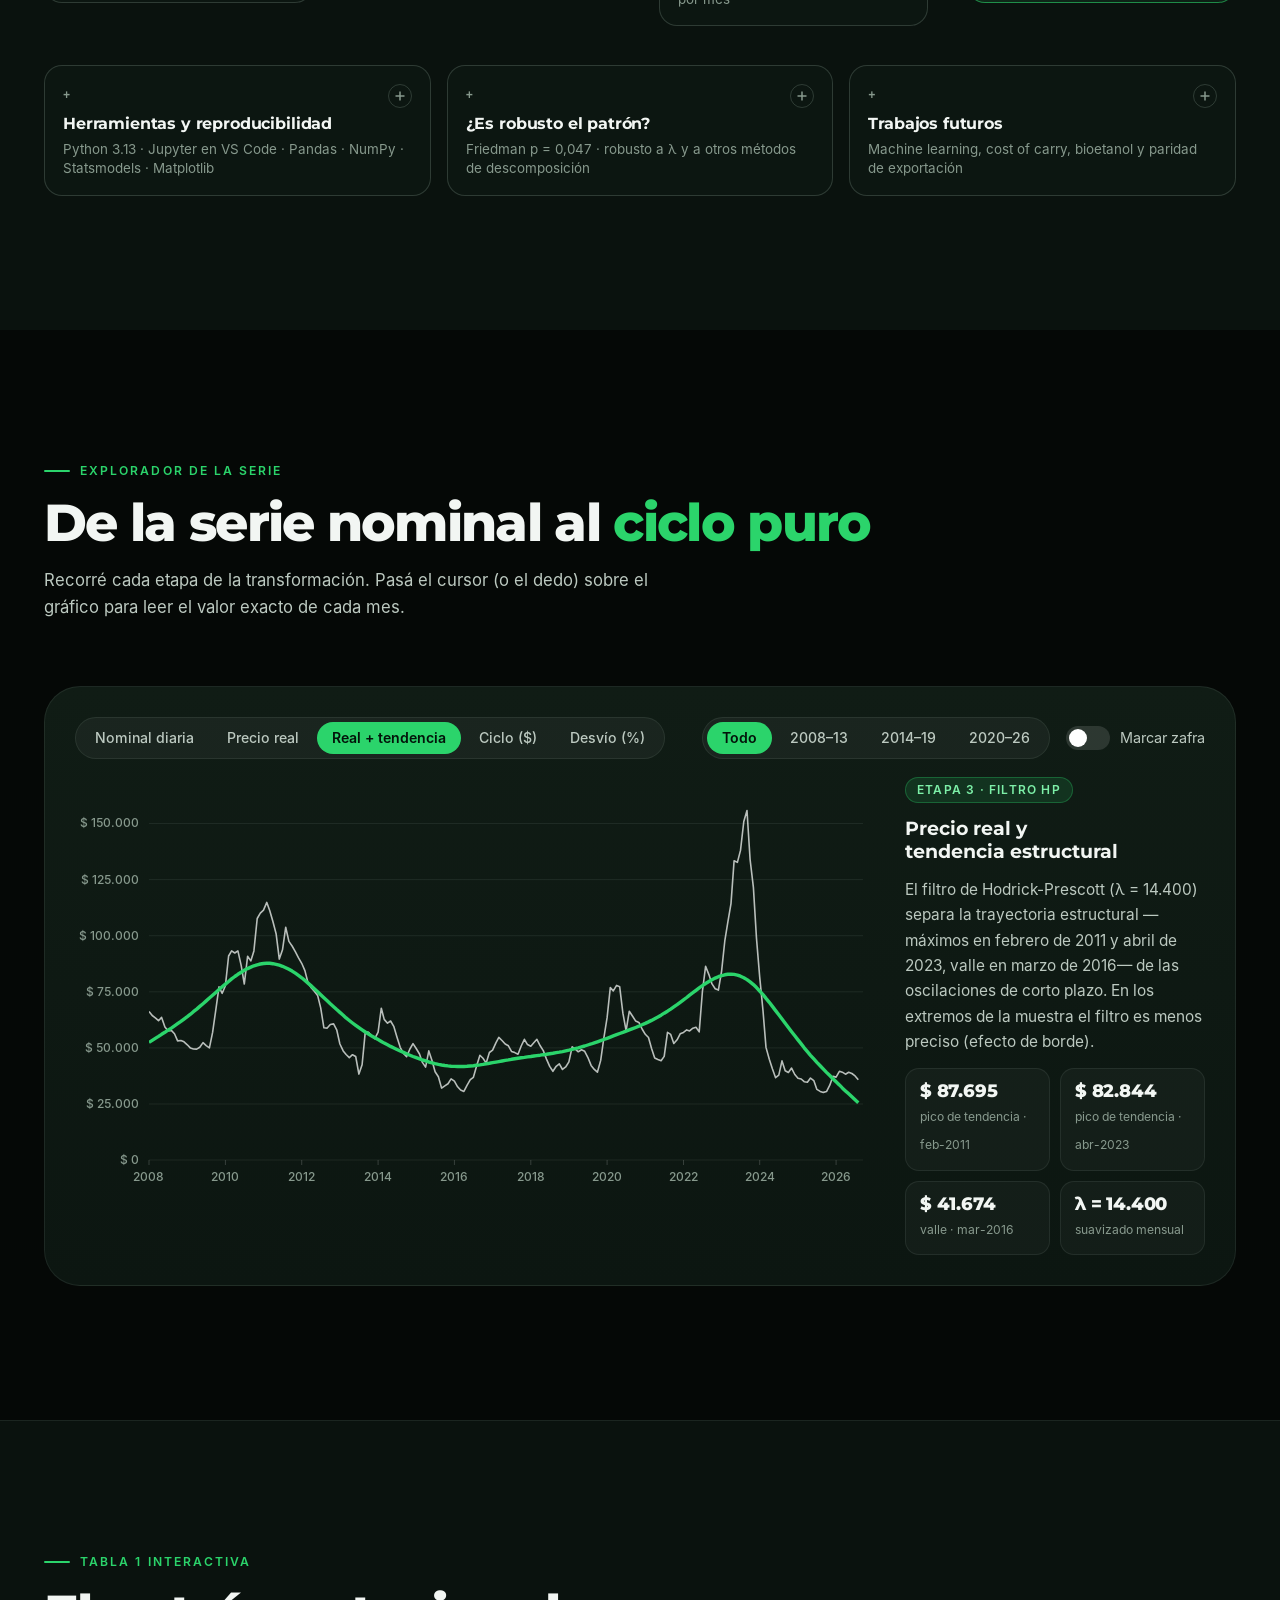
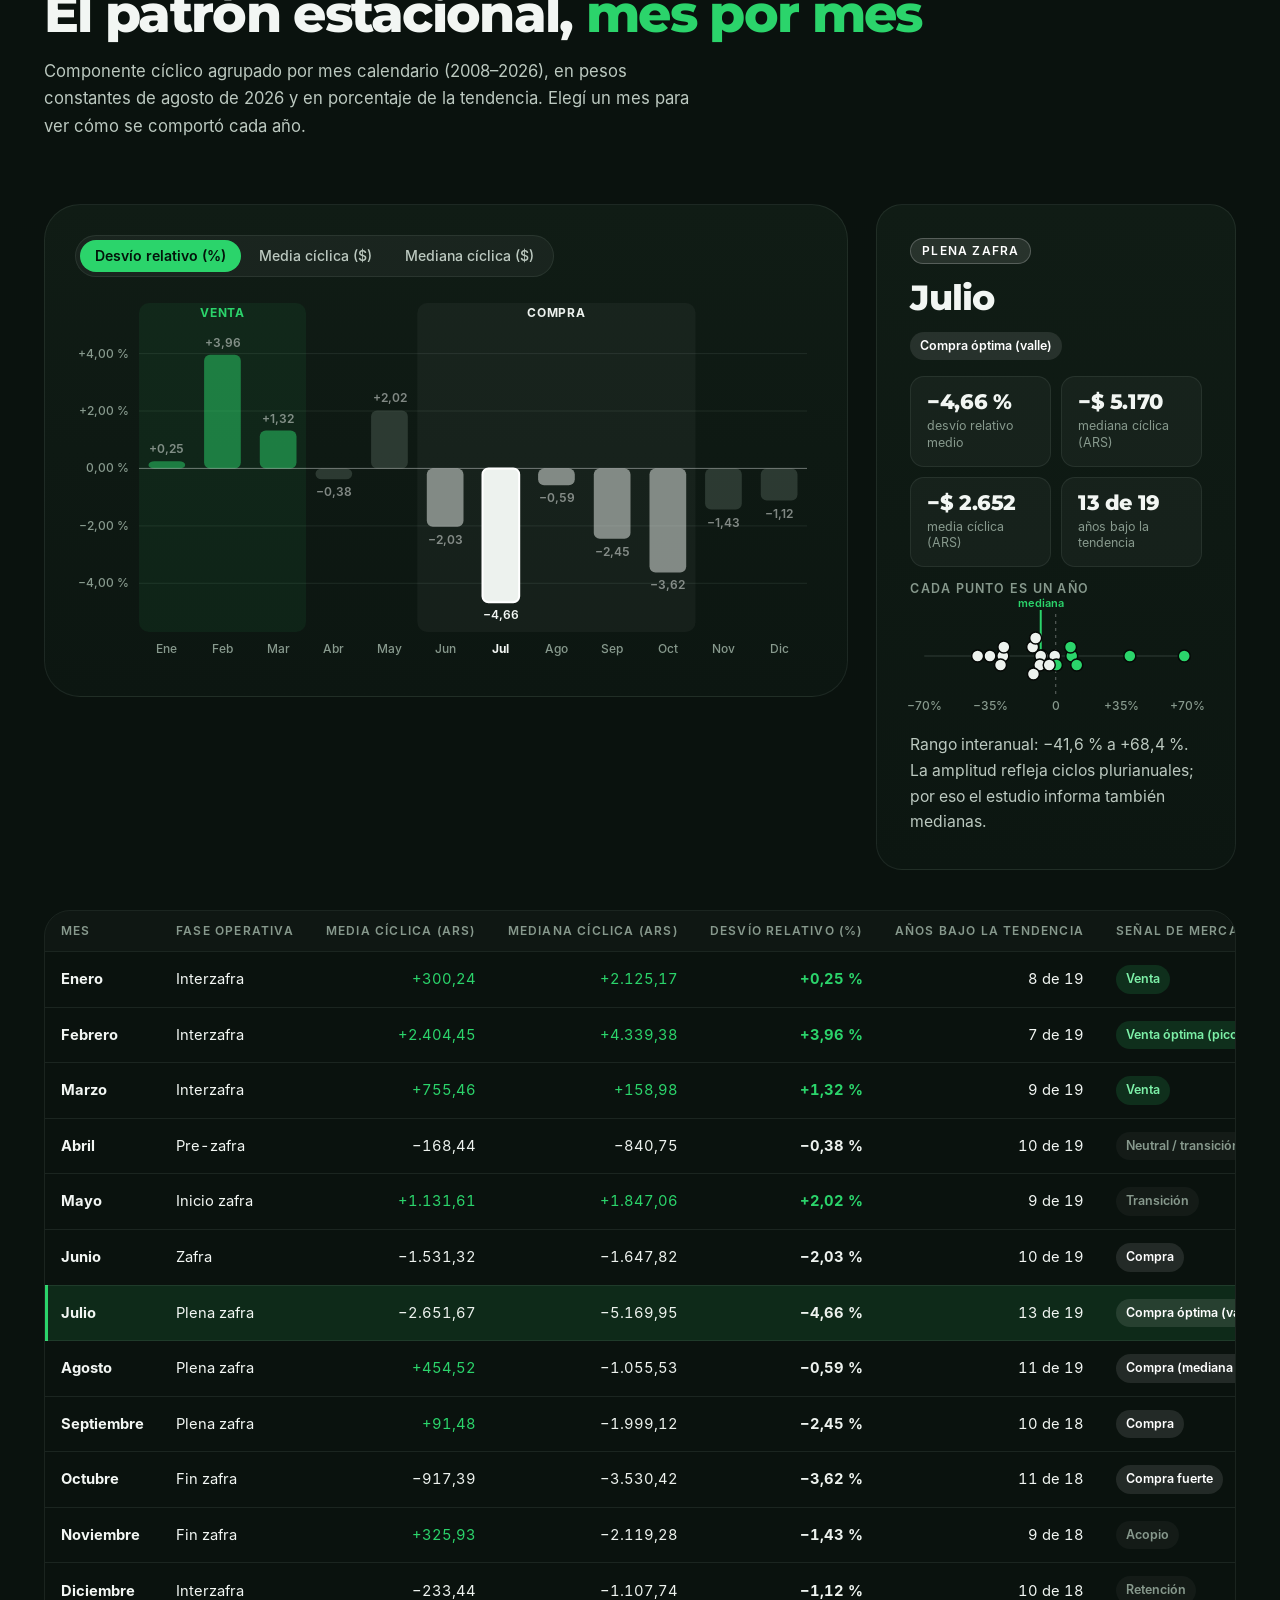
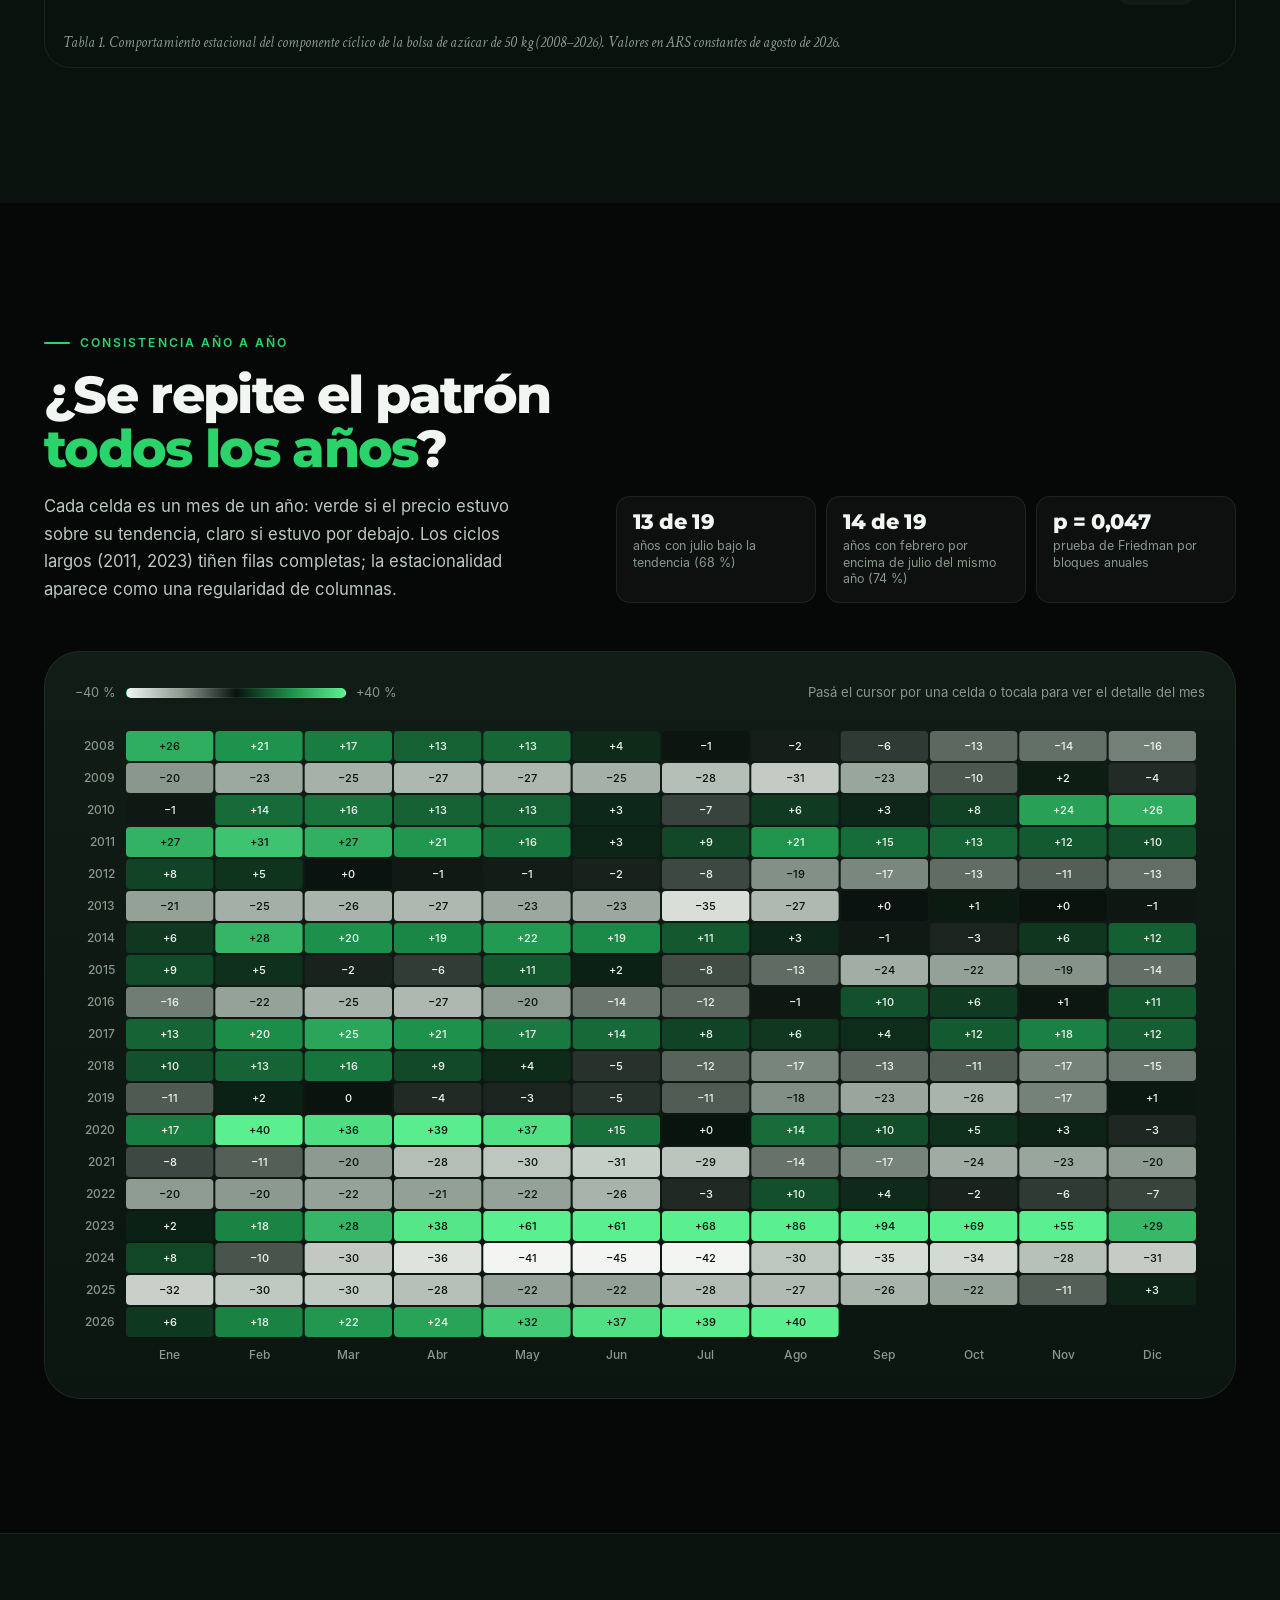
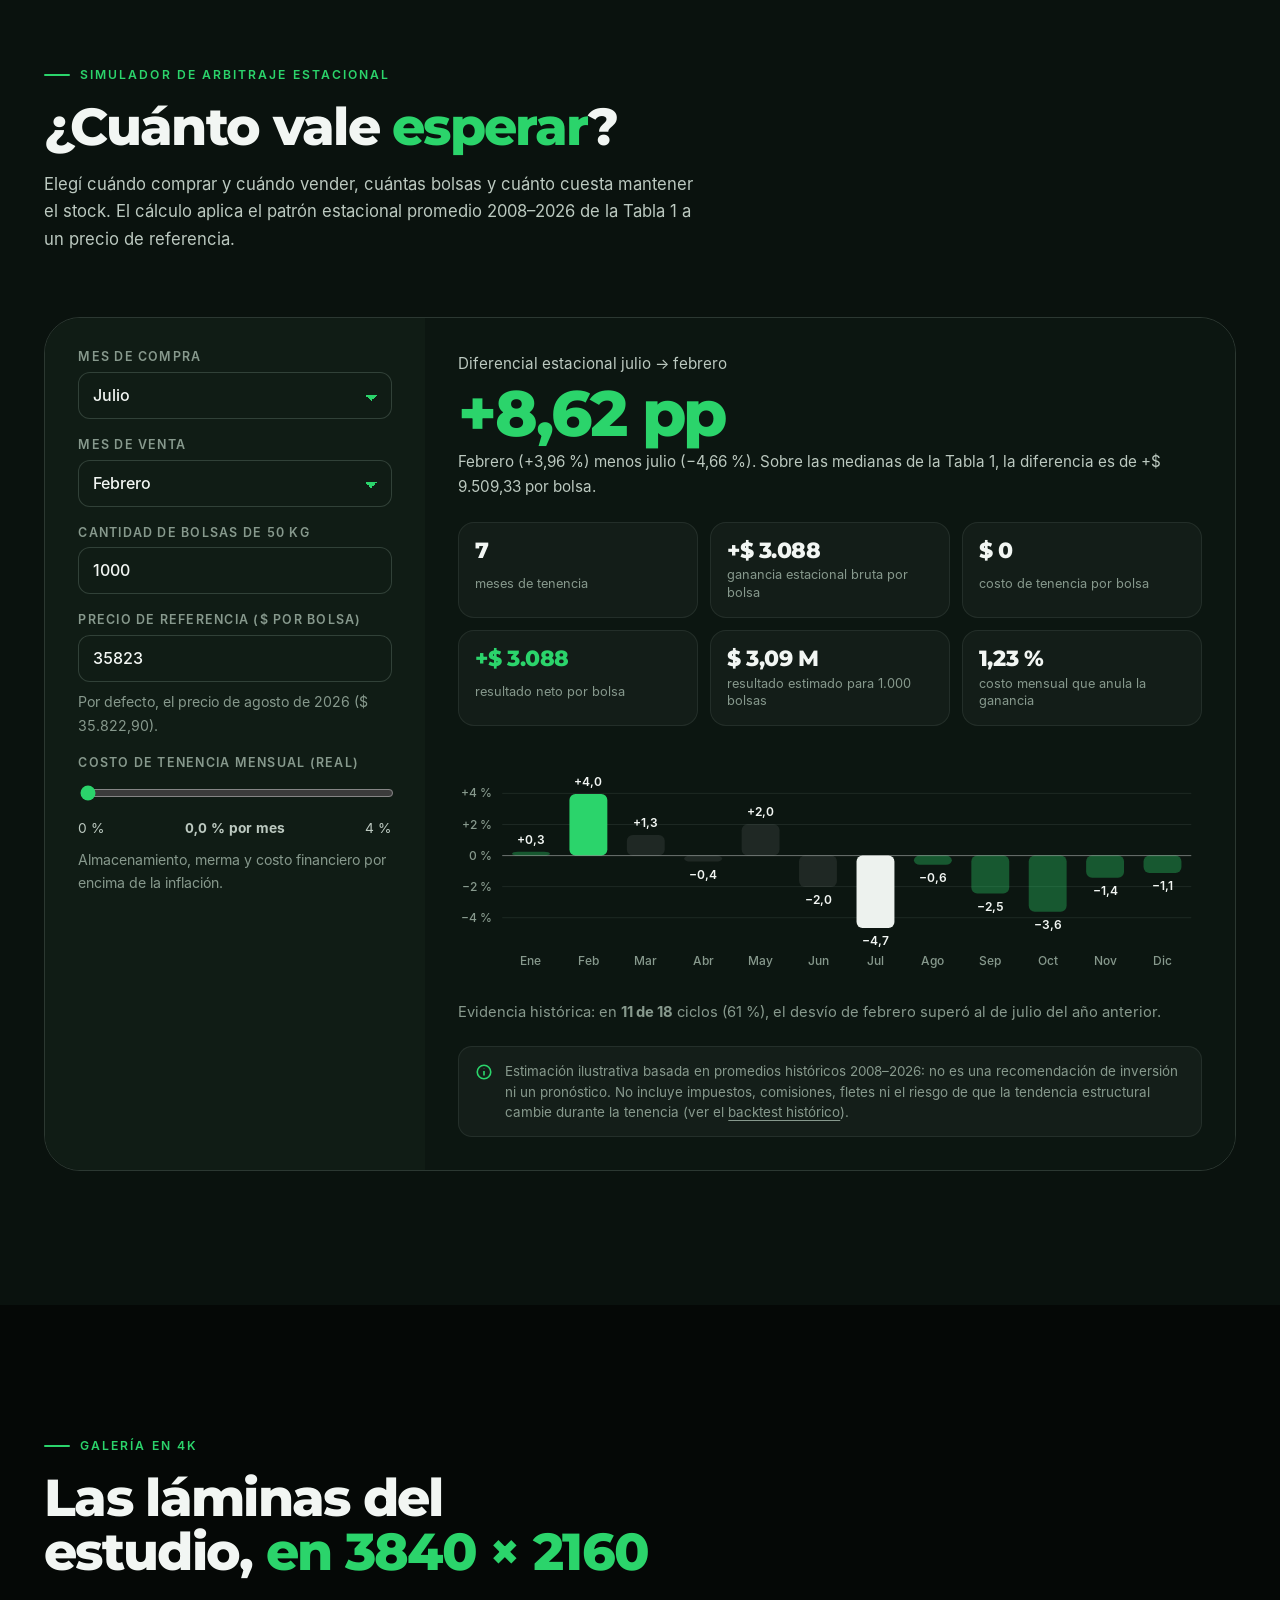
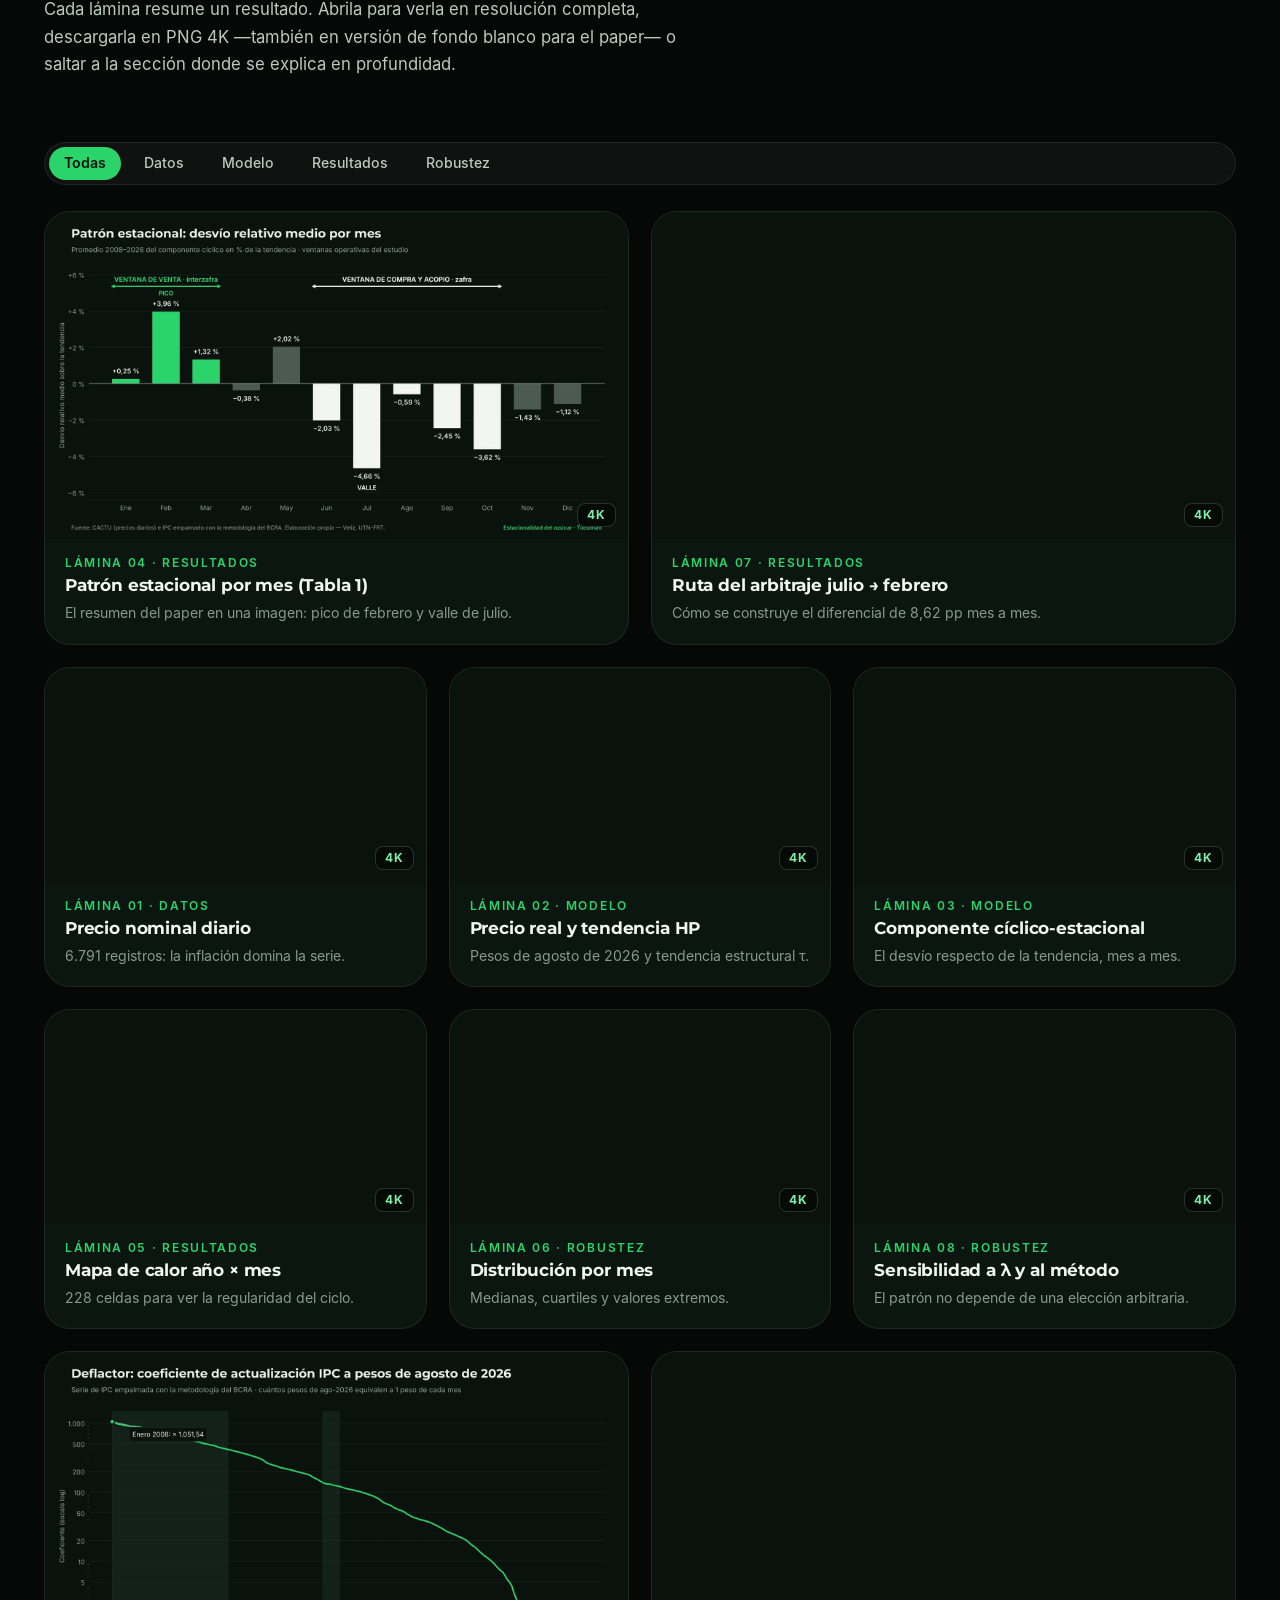
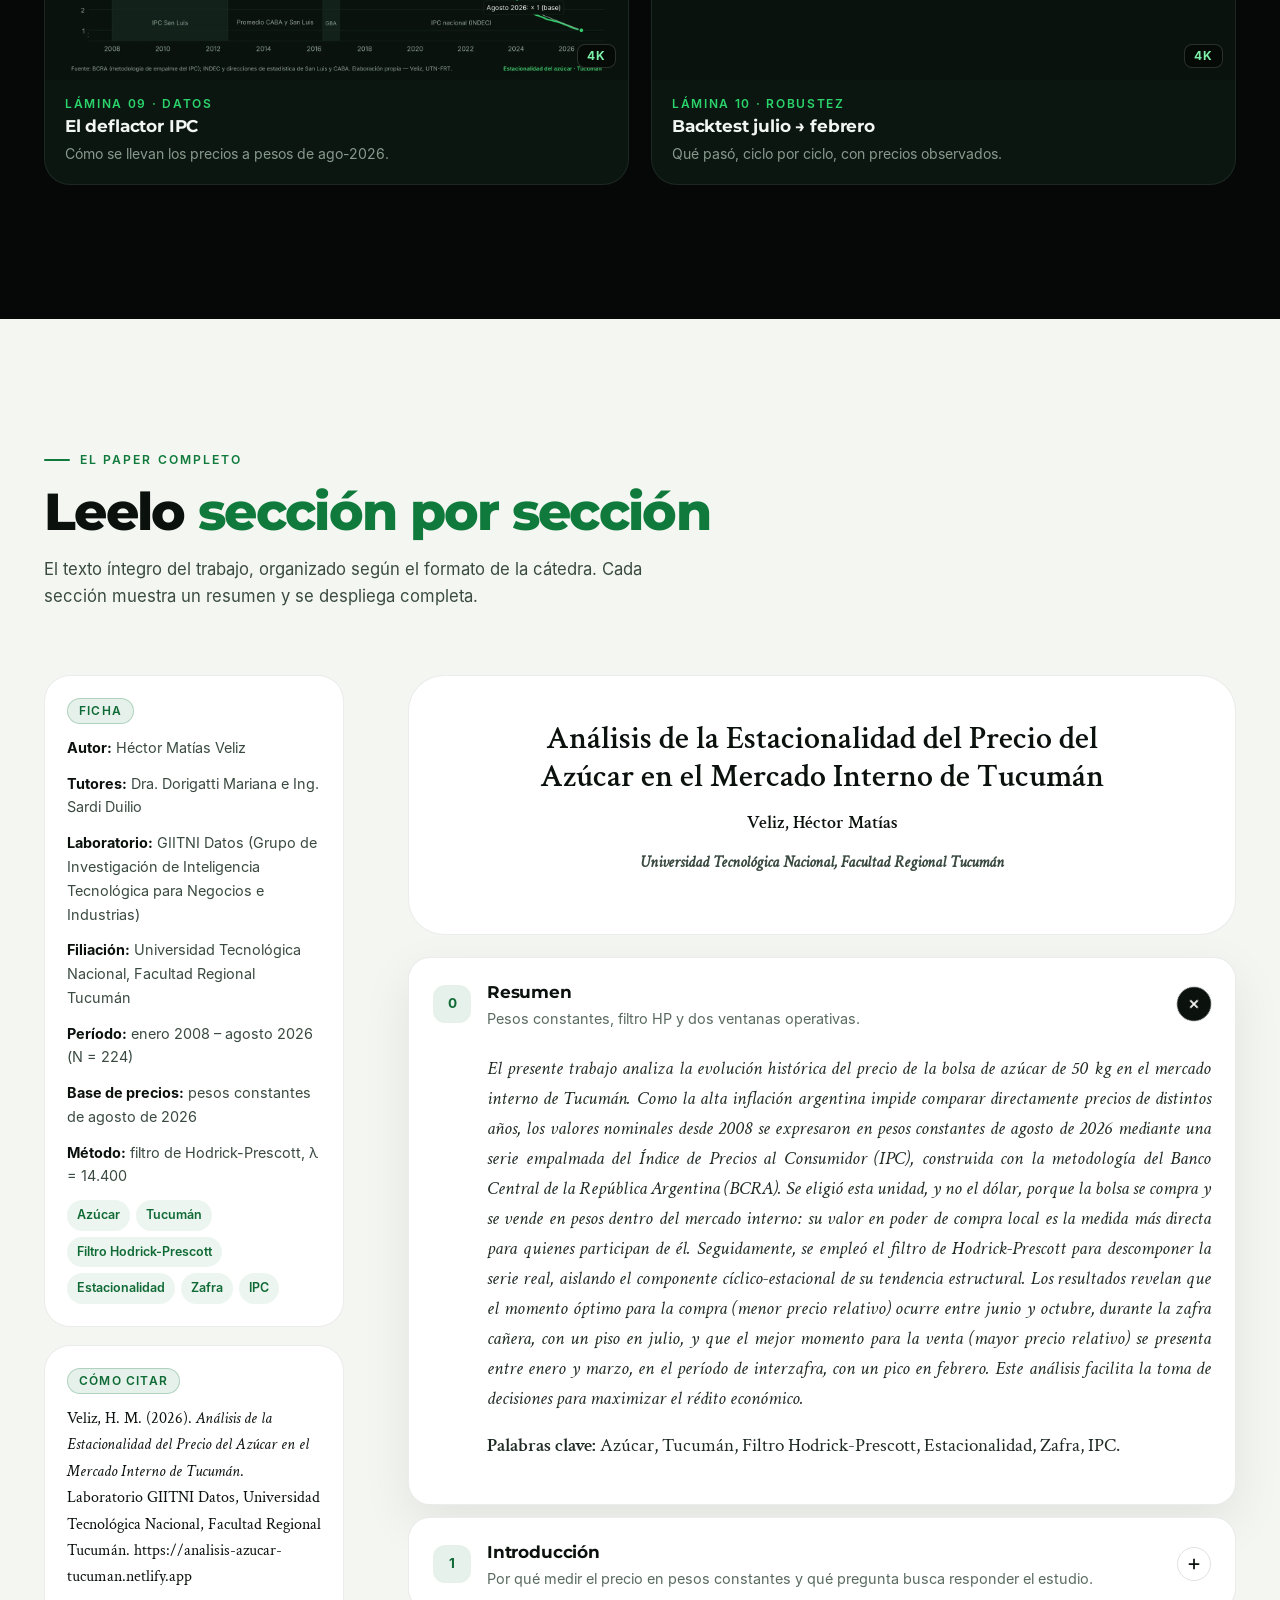
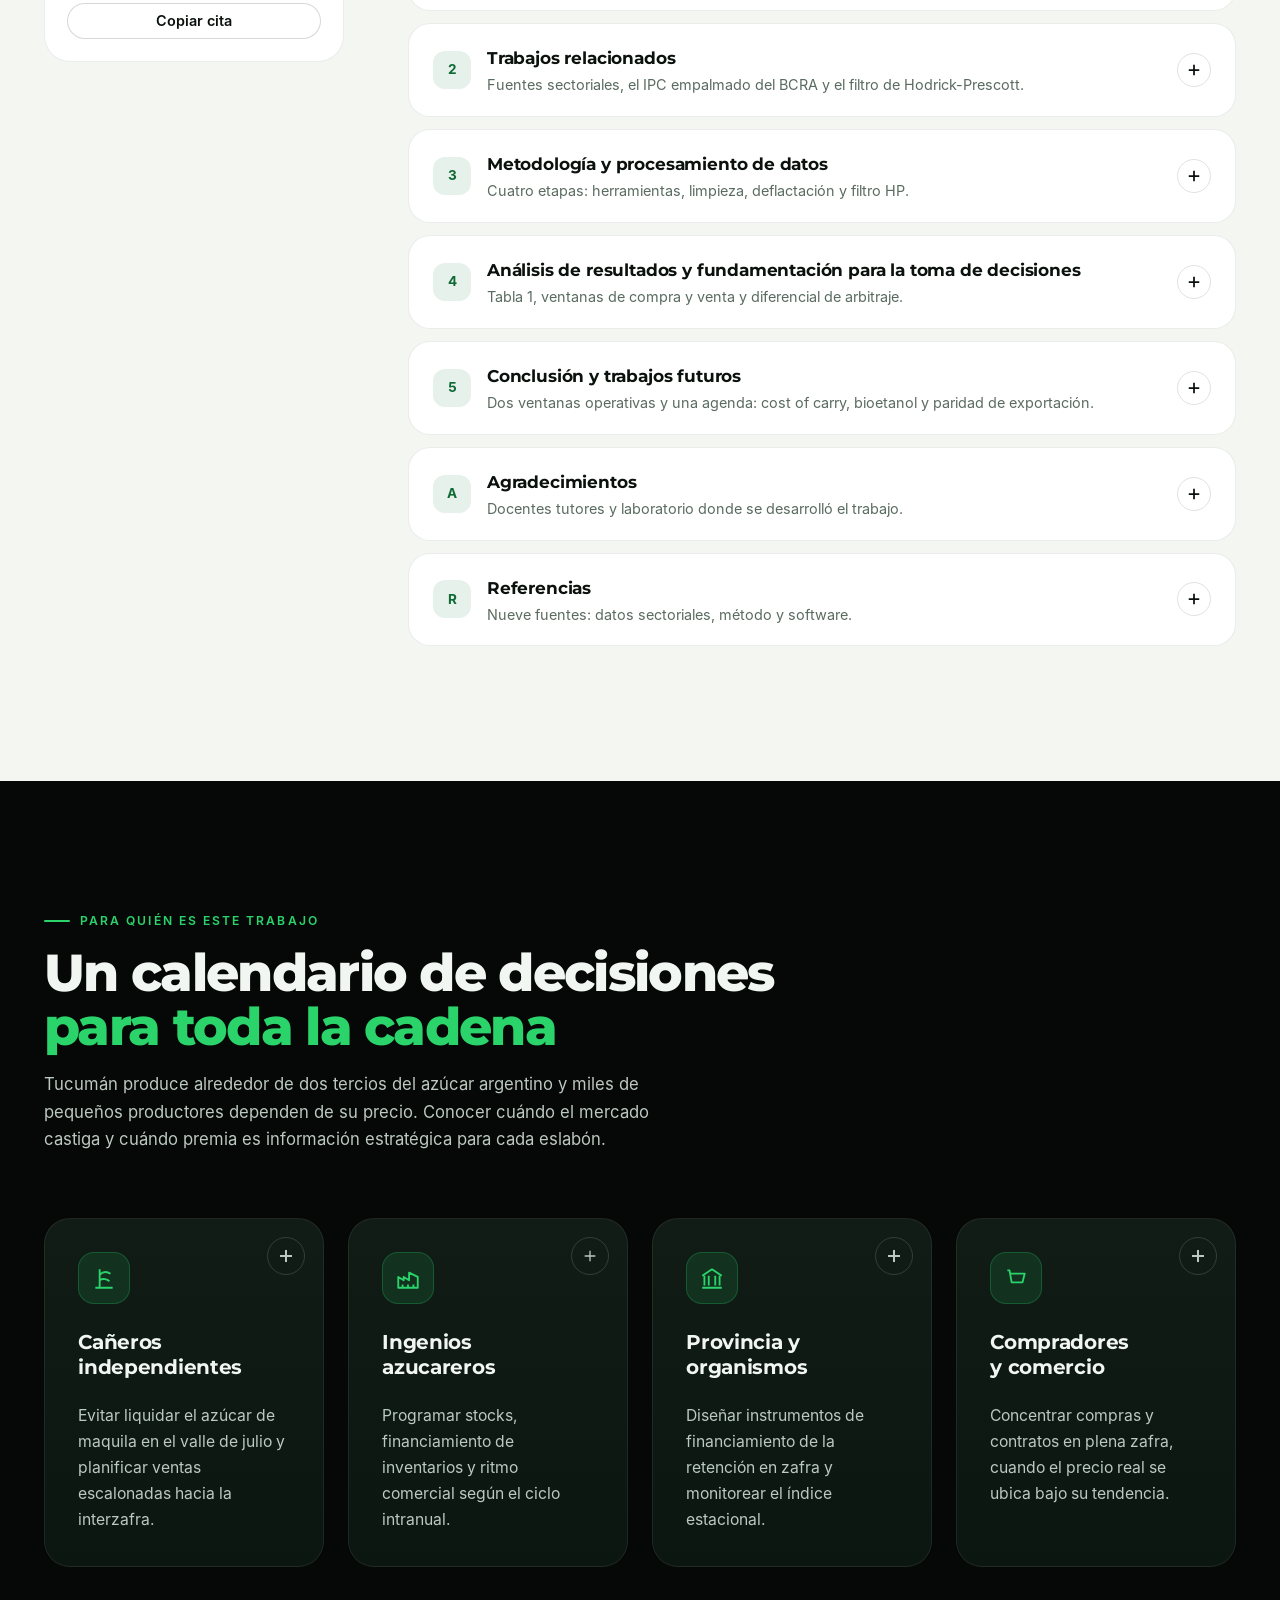
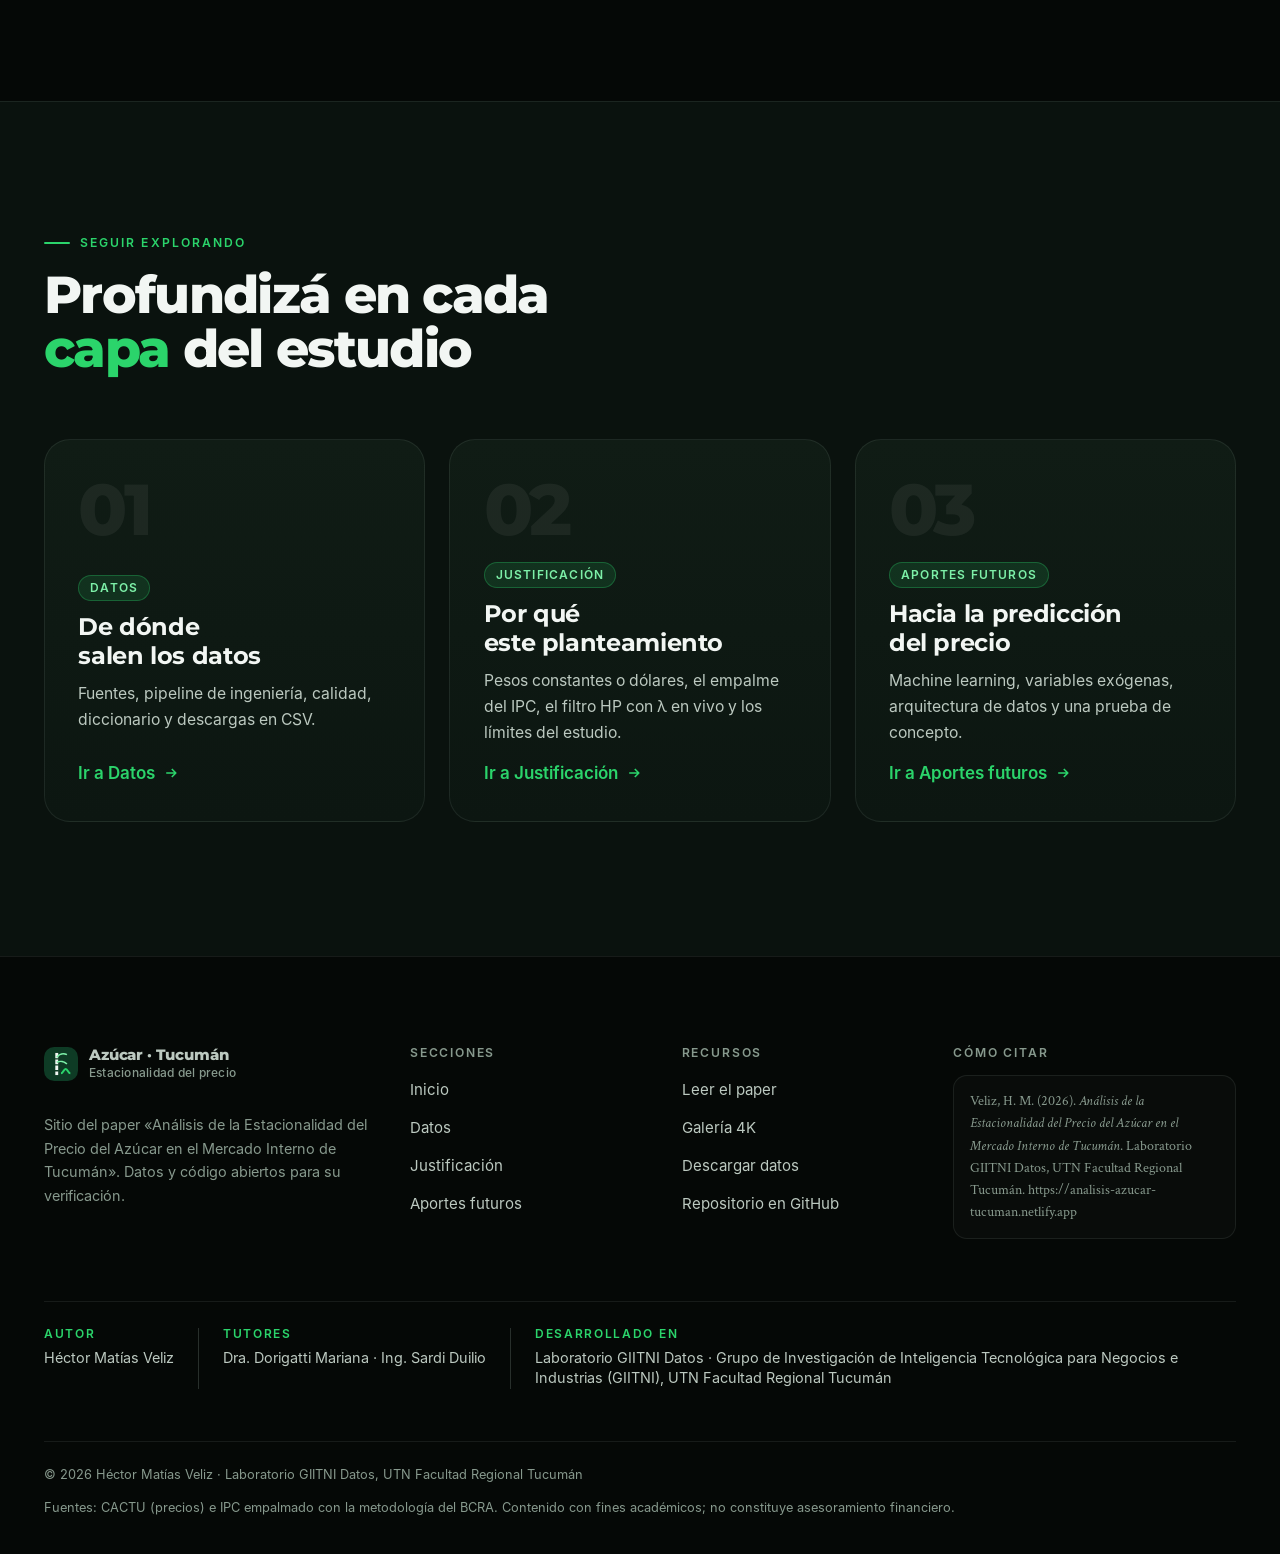
==== commit 1131b34a: "Fuente del IPC: serie empalmada con la metodología del BCRA; justificación en pesos más amena IPC - " ====
--- a/site/index.html
+++ b/site/index.html
@@ -24,7 +24,7 @@
 <link rel="preload" href="assets/fonts/montserrat-var.woff" as="font" type="font/woff" crossorigin>
 <link rel="preload" href="assets/fonts/inter-regular.woff" as="font" type="font/woff" crossorigin>
 <link rel="preload" as="image" href="assets/img/hero/canaveral-2560.webp" imagesrcset="assets/img/hero/canaveral-1600.webp 1600w, assets/img/hero/canaveral-2560.webp 2560w, assets/img/hero/canaveral-3840.webp 3840w" imagesizes="100vw" media="(min-width: 701px)">
-<link rel="stylesheet" href="assets/css/styles.css?v=2">
+<link rel="stylesheet" href="assets/css/styles.css?v=3">
 <script type="application/ld+json">
 {"@context":"https://schema.org","@type":"ScholarlyArticle","headline":"Análisis de la Estacionalidad del Precio del Azúcar en el Mercado Interno de Tucumán","url":"https://analisis-azucar-tucuman.netlify.app/","image":"https://analisis-azucar-tucuman.netlify.app/assets/img/compartir-1200x630.jpg","inLanguage":"es-AR","author":{"@type":"Person","name":"Héctor Matías Veliz","affiliation":{"@type":"CollegeOrUniversity","name":"Universidad Tecnológica Nacional, Facultad Regional Tucumán"}},"contributor":[{"@type":"Role","roleName":"Tutora","contributor":{"@type":"Person","honorificPrefix":"Dra.","name":"Dorigatti Mariana","familyName":"Dorigatti","givenName":"Mariana"}},{"@type":"Role","roleName":"Tutor","contributor":{"@type":"Person","honorificPrefix":"Ing.","name":"Sardi Duilio","familyName":"Sardi","givenName":"Duilio"}}],"sourceOrganization":{"@type":"ResearchOrganization","name":"Laboratorio GIITNI Datos","parentOrganization":{"@type":"ResearchOrganization","name":"Grupo de Investigación de Inteligencia Tecnológica para Negocios e Industrias (GIITNI)","parentOrganization":{"@type":"CollegeOrUniversity","name":"Universidad Tecnológica Nacional, Facultad Regional Tucumán"}}},"keywords":"Azúcar, Tucumán, Filtro Hodrick-Prescott, Estacionalidad, Zafra, IPC","about":"Estacionalidad del precio de la bolsa de azúcar común tipo A de 50 kg en el mercado interno de Tucumán, 2008–2026"}
 </script>
@@ -119,7 +119,7 @@
           <span class="etiqueta">Arbitraje estacional</span>
           <div style="display:flex;flex-wrap:wrap;align-items:flex-end;gap:12px 28px">
             <div class="decision__valor num verde">8,62 pp</div>
-            <p style="max-width:40ch;margin:0">Comprar en el valle de julio y vender en el pico de febrero captura, en promedio, un margen bruto real por encima de la inflación oficial: <b class="num">$ 9.509,33</b> constantes por bolsa sobre medianas.</p>
+            <p style="max-width:40ch;margin:0">Comprar en el valle de julio y vender en el pico de febrero captura, en promedio, un margen bruto real, es decir, por encima de la inflación: <b class="num">$ 9.509,33</b> constantes por bolsa sobre medianas.</p>
           </div>
         </article>
       </div>
@@ -168,7 +168,7 @@
         </button>
         <button class="nodo" type="button" id="n-indec" data-detalle="d-indec" data-grupo="flujo" data-etiqueta="Bloque 03 · Deflactor" data-hacia="n-deflactacion">
           <span class="nodo__sup"><span class="nodo__num">03</span><span class="nodo__abrir"><svg viewBox="0 0 16 16" fill="none" stroke="currentColor" stroke-width="2" stroke-linecap="round"><path d="M8 2v12M2 8h12"/></svg></span></span>
-          <span class="nodo__titulo">INDEC · IPC empalmado</span>
+          <span class="nodo__titulo">IPC empalmado · BCRA</span>
           <span class="nodo__dato num">×1.051,54</span>
           <span class="nodo__texto">coeficiente de ene-2008 a pesos de ago-2026</span>
         </button>
@@ -389,44 +389,44 @@
       <button type="button" data-filtro="robustez" aria-pressed="false">Robustez</button>
     </div>
     <div class="galeria" id="galeria">
-      <button class="figura figura--ancha revelar" type="button" data-cat="resultados" data-num="Lámina 04" data-src4k="assets/img/figuras/fig04-patron-estacional-3840.webp" data-png="assets/img/figuras/fig04-patron-estacional-3840.png" data-paper="assets/img/figuras/fig04-patron-estacional-paper-3840.png" data-enlace="#estacionalidad" data-texto="Promedio 2008–2026 del componente cíclico en % de la tendencia. Las barras verdes marcan la ventana de venta (enero–marzo, pico en febrero: +3,96 %) y las claras la de compra (junio–octubre, valle en julio: −4,66 %).">
-        <span class="figura__imagen"><img src="assets/img/figuras/fig04-patron-estacional-1600.webp" width="1600" height="900" loading="lazy" decoding="async" alt="Barras del desvío relativo medio por mes: pico en febrero y valle en julio"><span class="figura__4k">4K</span></span>
+      <button class="figura figura--ancha revelar" type="button" data-cat="resultados" data-num="Lámina 04" data-src4k="assets/img/figuras/fig04-patron-estacional-3840.webp?v=2" data-png="assets/img/figuras/fig04-patron-estacional-3840.png?v=2" data-paper="assets/img/figuras/fig04-patron-estacional-paper-3840.png?v=2" data-enlace="#estacionalidad" data-texto="Promedio 2008–2026 del componente cíclico en % de la tendencia. Las barras verdes marcan la ventana de venta (enero–marzo, pico en febrero: +3,96 %) y las claras la de compra (junio–octubre, valle en julio: −4,66 %).">
+        <span class="figura__imagen"><img src="assets/img/figuras/fig04-patron-estacional-1600.webp?v=2" width="1600" height="900" loading="lazy" decoding="async" alt="Barras del desvío relativo medio por mes: pico en febrero y valle en julio"><span class="figura__4k">4K</span></span>
         <span class="figura__cuerpo"><span class="figura__num">Lámina 04 · Resultados</span><span class="figura__titulo">Patrón estacional por mes (Tabla 1)</span><span class="figura__texto">El resumen del paper en una imagen: pico de febrero y valle de julio.</span></span>
       </button>
-      <button class="figura figura--ancha revelar" type="button" data-cat="resultados" data-num="Lámina 07" data-src4k="assets/img/figuras/fig07-arbitraje-3840.webp" data-png="assets/img/figuras/fig07-arbitraje-3840.png" data-paper="assets/img/figuras/fig07-arbitraje-paper-3840.png" data-enlace="#simulador" data-texto="Recorrido del desvío relativo medio desde el valle de julio hasta el pico de febrero: 8,62 puntos porcentuales de diferencial real, equivalentes a $ 9.509,33 por bolsa sobre medianas.">
-        <span class="figura__imagen"><img src="assets/img/figuras/fig07-arbitraje-1600.webp" width="1600" height="900" loading="lazy" decoding="async" alt="Línea del desvío relativo desde julio hasta febrero con el diferencial de 8,62 puntos"><span class="figura__4k">4K</span></span>
+      <button class="figura figura--ancha revelar" type="button" data-cat="resultados" data-num="Lámina 07" data-src4k="assets/img/figuras/fig07-arbitraje-3840.webp?v=2" data-png="assets/img/figuras/fig07-arbitraje-3840.png?v=2" data-paper="assets/img/figuras/fig07-arbitraje-paper-3840.png?v=2" data-enlace="#simulador" data-texto="Recorrido del desvío relativo medio desde el valle de julio hasta el pico de febrero: 8,62 puntos porcentuales de diferencial real, equivalentes a $ 9.509,33 por bolsa sobre medianas.">
+        <span class="figura__imagen"><img src="assets/img/figuras/fig07-arbitraje-1600.webp?v=2" width="1600" height="900" loading="lazy" decoding="async" alt="Línea del desvío relativo desde julio hasta febrero con el diferencial de 8,62 puntos"><span class="figura__4k">4K</span></span>
         <span class="figura__cuerpo"><span class="figura__num">Lámina 07 · Resultados</span><span class="figura__titulo">Ruta del arbitraje julio → febrero</span><span class="figura__texto">Cómo se construye el diferencial de 8,62 pp mes a mes.</span></span>
       </button>
-      <button class="figura revelar" type="button" data-cat="datos" data-num="Lámina 01" data-src4k="assets/img/figuras/fig01-nominal-3840.webp" data-png="assets/img/figuras/fig01-nominal-3840.png" data-paper="assets/img/figuras/fig01-nominal-paper-3840.png" data-enlace="datos.html#calidad" data-texto="Serie nominal diaria de CACTU en escala logarítmica: de un mínimo de $ 55,00 (27/11/2008) a un máximo de $ 37.165,00 (18/06/2026). La pendiente refleja la inflación, no el mercado del azúcar.">
-        <span class="figura__imagen"><img src="assets/img/figuras/fig01-nominal-1600.webp" width="1600" height="900" loading="lazy" decoding="async" alt="Serie nominal diaria en escala logarítmica"><span class="figura__4k">4K</span></span>
+      <button class="figura revelar" type="button" data-cat="datos" data-num="Lámina 01" data-src4k="assets/img/figuras/fig01-nominal-3840.webp?v=2" data-png="assets/img/figuras/fig01-nominal-3840.png?v=2" data-paper="assets/img/figuras/fig01-nominal-paper-3840.png?v=2" data-enlace="datos.html#calidad" data-texto="Serie nominal diaria de CACTU en escala logarítmica: de un mínimo de $ 55,00 (27/11/2008) a un máximo de $ 37.165,00 (18/06/2026). La pendiente refleja la inflación, no el mercado del azúcar.">
+        <span class="figura__imagen"><img src="assets/img/figuras/fig01-nominal-1600.webp?v=2" width="1600" height="900" loading="lazy" decoding="async" alt="Serie nominal diaria en escala logarítmica"><span class="figura__4k">4K</span></span>
         <span class="figura__cuerpo"><span class="figura__num">Lámina 01 · Datos</span><span class="figura__titulo">Precio nominal diario</span><span class="figura__texto">6.791 registros: la inflación domina la serie.</span></span>
       </button>
-      <button class="figura revelar" type="button" data-cat="modelo" data-num="Lámina 02" data-src4k="assets/img/figuras/fig02-real-tendencia-3840.webp" data-png="assets/img/figuras/fig02-real-tendencia-3840.png" data-paper="assets/img/figuras/fig02-real-tendencia-paper-3840.png" data-enlace="#serie" data-texto="Precio real mensual en pesos constantes de agosto de 2026 y su tendencia estructural según el filtro de Hodrick-Prescott (λ = 14.400). Media histórica: $ 60.042,71.">
-        <span class="figura__imagen"><img src="assets/img/figuras/fig02-real-tendencia-1600.webp" width="1600" height="900" loading="lazy" decoding="async" alt="Precio real mensual y tendencia de Hodrick-Prescott"><span class="figura__4k">4K</span></span>
+      <button class="figura revelar" type="button" data-cat="modelo" data-num="Lámina 02" data-src4k="assets/img/figuras/fig02-real-tendencia-3840.webp?v=2" data-png="assets/img/figuras/fig02-real-tendencia-3840.png?v=2" data-paper="assets/img/figuras/fig02-real-tendencia-paper-3840.png?v=2" data-enlace="#serie" data-texto="Precio real mensual en pesos constantes de agosto de 2026 y su tendencia estructural según el filtro de Hodrick-Prescott (λ = 14.400). Media histórica: $ 60.042,71.">
+        <span class="figura__imagen"><img src="assets/img/figuras/fig02-real-tendencia-1600.webp?v=2" width="1600" height="900" loading="lazy" decoding="async" alt="Precio real mensual y tendencia de Hodrick-Prescott"><span class="figura__4k">4K</span></span>
         <span class="figura__cuerpo"><span class="figura__num">Lámina 02 · Modelo</span><span class="figura__titulo">Precio real y tendencia HP</span><span class="figura__texto">Pesos de agosto de 2026 y tendencia estructural τ.</span></span>
       </button>
-      <button class="figura revelar" type="button" data-cat="modelo" data-num="Lámina 03" data-src4k="assets/img/figuras/fig03-ciclo-3840.webp" data-png="assets/img/figuras/fig03-ciclo-3840.png" data-paper="assets/img/figuras/fig03-ciclo-paper-3840.png" data-enlace="#serie" data-texto="Componente cíclico-estacional c = y − τ. Las franjas marcan los meses de zafra (junio a octubre); las barras claras indican precio por debajo de la tendencia.">
-        <span class="figura__imagen"><img src="assets/img/figuras/fig03-ciclo-1600.webp" width="1600" height="900" loading="lazy" decoding="async" alt="Componente cíclico en barras con franjas de zafra"><span class="figura__4k">4K</span></span>
+      <button class="figura revelar" type="button" data-cat="modelo" data-num="Lámina 03" data-src4k="assets/img/figuras/fig03-ciclo-3840.webp?v=2" data-png="assets/img/figuras/fig03-ciclo-3840.png?v=2" data-paper="assets/img/figuras/fig03-ciclo-paper-3840.png?v=2" data-enlace="#serie" data-texto="Componente cíclico-estacional c = y − τ. Las franjas marcan los meses de zafra (junio a octubre); las barras claras indican precio por debajo de la tendencia.">
+        <span class="figura__imagen"><img src="assets/img/figuras/fig03-ciclo-1600.webp?v=2" width="1600" height="900" loading="lazy" decoding="async" alt="Componente cíclico en barras con franjas de zafra"><span class="figura__4k">4K</span></span>
         <span class="figura__cuerpo"><span class="figura__num">Lámina 03 · Modelo</span><span class="figura__titulo">Componente cíclico-estacional</span><span class="figura__texto">El desvío respecto de la tendencia, mes a mes.</span></span>
       </button>
-      <button class="figura revelar" type="button" data-cat="resultados" data-num="Lámina 05" data-src4k="assets/img/figuras/fig05-mapa-calor-3840.webp" data-png="assets/img/figuras/fig05-mapa-calor-3840.png" data-paper="assets/img/figuras/fig05-mapa-calor-paper-3840.png" data-enlace="#mapa" data-texto="Desvío relativo de cada mes de cada año. Los ciclos largos tiñen filas completas (2011, 2023); la estacionalidad se lee como regularidad entre columnas.">
-        <span class="figura__imagen"><img src="assets/img/figuras/fig05-mapa-calor-1600.webp" width="1600" height="900" loading="lazy" decoding="async" alt="Mapa de calor año por mes del desvío relativo"><span class="figura__4k">4K</span></span>
+      <button class="figura revelar" type="button" data-cat="resultados" data-num="Lámina 05" data-src4k="assets/img/figuras/fig05-mapa-calor-3840.webp?v=2" data-png="assets/img/figuras/fig05-mapa-calor-3840.png?v=2" data-paper="assets/img/figuras/fig05-mapa-calor-paper-3840.png?v=2" data-enlace="#mapa" data-texto="Desvío relativo de cada mes de cada año. Los ciclos largos tiñen filas completas (2011, 2023); la estacionalidad se lee como regularidad entre columnas.">
+        <span class="figura__imagen"><img src="assets/img/figuras/fig05-mapa-calor-1600.webp?v=2" width="1600" height="900" loading="lazy" decoding="async" alt="Mapa de calor año por mes del desvío relativo"><span class="figura__4k">4K</span></span>
         <span class="figura__cuerpo"><span class="figura__num">Lámina 05 · Resultados</span><span class="figura__titulo">Mapa de calor año × mes</span><span class="figura__texto">228 celdas para ver la regularidad del ciclo.</span></span>
       </button>
-      <button class="figura revelar" type="button" data-cat="robustez" data-num="Lámina 06" data-src4k="assets/img/figuras/fig06-distribucion-3840.webp" data-png="assets/img/figuras/fig06-distribucion-3840.png" data-paper="assets/img/figuras/fig06-distribucion-paper-3840.png" data-enlace="justificacion.html#validacion" data-texto="Distribución del desvío relativo por mes: la dispersión interanual es amplia, por eso el paper informa medias y medianas y aquí se complementa con pruebas no paramétricas.">
-        <span class="figura__imagen"><img src="assets/img/figuras/fig06-distribucion-1600.webp" width="1600" height="900" loading="lazy" decoding="async" alt="Diagramas de caja del desvío relativo por mes"><span class="figura__4k">4K</span></span>
+      <button class="figura revelar" type="button" data-cat="robustez" data-num="Lámina 06" data-src4k="assets/img/figuras/fig06-distribucion-3840.webp?v=2" data-png="assets/img/figuras/fig06-distribucion-3840.png?v=2" data-paper="assets/img/figuras/fig06-distribucion-paper-3840.png?v=2" data-enlace="justificacion.html#validacion" data-texto="Distribución del desvío relativo por mes: la dispersión interanual es amplia, por eso el paper informa medias y medianas y aquí se complementa con pruebas no paramétricas.">
+        <span class="figura__imagen"><img src="assets/img/figuras/fig06-distribucion-1600.webp?v=2" width="1600" height="900" loading="lazy" decoding="async" alt="Diagramas de caja del desvío relativo por mes"><span class="figura__4k">4K</span></span>
         <span class="figura__cuerpo"><span class="figura__num">Lámina 06 · Robustez</span><span class="figura__titulo">Distribución por mes</span><span class="figura__texto">Medianas, cuartiles y valores extremos.</span></span>
       </button>
-      <button class="figura revelar" type="button" data-cat="robustez" data-num="Lámina 08" data-src4k="assets/img/figuras/fig08-robustez-3840.webp" data-png="assets/img/figuras/fig08-robustez-3840.png" data-paper="assets/img/figuras/fig08-robustez-paper-3840.png" data-enlace="justificacion.html#hp" data-texto="El valle de julio y el pico de febrero se mantienen con λ = 1.600, 14.400 y 129.600 y con una descomposición clásica por medias móviles 2×12.">
-        <span class="figura__imagen"><img src="assets/img/figuras/fig08-robustez-1600.webp" width="1600" height="900" loading="lazy" decoding="async" alt="Patrón estacional con distintos valores de lambda"><span class="figura__4k">4K</span></span>
+      <button class="figura revelar" type="button" data-cat="robustez" data-num="Lámina 08" data-src4k="assets/img/figuras/fig08-robustez-3840.webp?v=2" data-png="assets/img/figuras/fig08-robustez-3840.png?v=2" data-paper="assets/img/figuras/fig08-robustez-paper-3840.png?v=2" data-enlace="justificacion.html#hp" data-texto="El valle de julio y el pico de febrero se mantienen con λ = 1.600, 14.400 y 129.600 y con una descomposición clásica por medias móviles 2×12.">
+        <span class="figura__imagen"><img src="assets/img/figuras/fig08-robustez-1600.webp?v=2" width="1600" height="900" loading="lazy" decoding="async" alt="Patrón estacional con distintos valores de lambda"><span class="figura__4k">4K</span></span>
         <span class="figura__cuerpo"><span class="figura__num">Lámina 08 · Robustez</span><span class="figura__titulo">Sensibilidad a λ y al método</span><span class="figura__texto">El patrón no depende de una elección arbitraria.</span></span>
       </button>
-      <button class="figura figura--ancha revelar" type="button" data-cat="datos" data-num="Lámina 09" data-src4k="assets/img/figuras/fig09-ipc-3840.webp" data-png="assets/img/figuras/fig09-ipc-3840.png" data-paper="assets/img/figuras/fig09-ipc-paper-3840.png" data-enlace="datos.html#ipc" data-texto="Coeficiente de actualización del IPC empalmado: 1 peso de enero de 2008 equivale a 1.051,54 pesos de agosto de 2026.">
-        <span class="figura__imagen"><img src="assets/img/figuras/fig09-ipc-1600.webp" width="1600" height="900" loading="lazy" decoding="async" alt="Coeficiente de actualización IPC en escala logarítmica"><span class="figura__4k">4K</span></span>
+      <button class="figura figura--ancha revelar" type="button" data-cat="datos" data-num="Lámina 09" data-src4k="assets/img/figuras/fig09-ipc-3840.webp?v=2" data-png="assets/img/figuras/fig09-ipc-3840.png?v=2" data-paper="assets/img/figuras/fig09-ipc-paper-3840.png?v=2" data-enlace="datos.html#ipc" data-texto="Coeficiente de actualización del IPC empalmado: 1 peso de enero de 2008 equivale a 1.051,54 pesos de agosto de 2026.">
+        <span class="figura__imagen"><img src="assets/img/figuras/fig09-ipc-1600.webp?v=2" width="1600" height="900" loading="lazy" decoding="async" alt="Coeficiente de actualización IPC en escala logarítmica"><span class="figura__4k">4K</span></span>
         <span class="figura__cuerpo"><span class="figura__num">Lámina 09 · Datos</span><span class="figura__titulo">El deflactor IPC</span><span class="figura__texto">Cómo se llevan los precios a pesos de ago-2026.</span></span>
       </button>
-      <button class="figura figura--ancha revelar" type="button" data-cat="robustez" data-num="Lámina 10" data-src4k="assets/img/figuras/fig10-backtest-3840.webp" data-png="assets/img/figuras/fig10-backtest-3840.png" data-paper="assets/img/figuras/fig10-backtest-paper-3840.png" data-enlace="justificacion.html#backtest" data-texto="Retorno real observado de comprar en julio y vender en febrero del año siguiente, ciclo por ciclo (2008/09 a 2025/26). Positivo en 10 de 18 ciclos, con mediana de +14,6 % y alta dispersión.">
-        <span class="figura__imagen"><img src="assets/img/figuras/fig10-backtest-1600.webp" width="1600" height="900" loading="lazy" decoding="async" alt="Barras del retorno real de cada ciclo julio a febrero"><span class="figura__4k">4K</span></span>
+      <button class="figura figura--ancha revelar" type="button" data-cat="robustez" data-num="Lámina 10" data-src4k="assets/img/figuras/fig10-backtest-3840.webp?v=2" data-png="assets/img/figuras/fig10-backtest-3840.png?v=2" data-paper="assets/img/figuras/fig10-backtest-paper-3840.png?v=2" data-enlace="justificacion.html#backtest" data-texto="Retorno real observado de comprar en julio y vender en febrero del año siguiente, ciclo por ciclo (2008/09 a 2025/26). Positivo en 10 de 18 ciclos, con mediana de +14,6 % y alta dispersión.">
+        <span class="figura__imagen"><img src="assets/img/figuras/fig10-backtest-1600.webp?v=2" width="1600" height="900" loading="lazy" decoding="async" alt="Barras del retorno real de cada ciclo julio a febrero"><span class="figura__4k">4K</span></span>
         <span class="figura__cuerpo"><span class="figura__num">Lámina 10 · Robustez</span><span class="figura__titulo">Backtest julio → febrero</span><span class="figura__texto">Qué pasó, ciclo por ciclo, con precios observados.</span></span>
       </button>
     </div>
@@ -468,24 +468,24 @@
         </div>
         <div class="acordeon revelar">
           <details open>
-            <summary><span class="acordeon__num">0</span><span><span class="acordeon__titulo">Resumen</span><span class="acordeon__resumen">Deflactación por IPC, filtro HP y dos ventanas operativas.</span></span><span class="acordeon__icono"><svg viewBox="0 0 16 16" fill="none" stroke="currentColor" stroke-width="2" stroke-linecap="round" aria-hidden="true"><path d="M8 2v12M2 8h12"/></svg></span></summary>
+            <summary><span class="acordeon__num">0</span><span><span class="acordeon__titulo">Resumen</span><span class="acordeon__resumen">Pesos constantes, filtro HP y dos ventanas operativas.</span></span><span class="acordeon__icono"><svg viewBox="0 0 16 16" fill="none" stroke="currentColor" stroke-width="2" stroke-linecap="round" aria-hidden="true"><path d="M8 2v12M2 8h12"/></svg></span></summary>
             <div class="acordeon__contenido">
-              <p class="resumen-paper">El presente trabajo analiza la evolución histórica del precio de la bolsa de azúcar de 50 kg en el mercado interno de Tucumán. Debido a la alta inflación en Argentina, las series nominales resultan insuficientes para identificar patrones puros de mercado, mientras que el uso de monedas como el dólar informal puede introducir sesgos por sus propias distorsiones. Por ello, se ajustaron los precios nominales desde 2008 utilizando el Índice de Precios al Consumidor (IPC) para obtener una serie en valores constantes. Seguidamente, se empleó el filtro de Hodrick-Prescott para descomponer la serie real, aislando el componente cíclico-estacional de su tendencia estructural. Los resultados revelan que el momento óptimo para la compra (menor precio relativo) ocurre entre junio y octubre, durante la zafra cañera, con un piso en julio, y que el mejor momento para la venta (mayor precio relativo) se presenta entre enero y marzo, en el período de interzafra, con un pico en febrero. Este análisis facilita la toma de decisiones para maximizar el rédito económico.</p>
+              <p class="resumen-paper">El presente trabajo analiza la evolución histórica del precio de la bolsa de azúcar de 50 kg en el mercado interno de Tucumán. Como la alta inflación argentina impide comparar directamente precios de distintos años, los valores nominales desde 2008 se expresaron en pesos constantes de agosto de 2026 mediante una serie empalmada del Índice de Precios al Consumidor (IPC), construida con la metodología del Banco Central de la República Argentina (BCRA). Se eligió esta unidad, y no el dólar, porque la bolsa se compra y se vende en pesos dentro del mercado interno: su valor en poder de compra local es la medida más directa para quienes participan de él. Seguidamente, se empleó el filtro de Hodrick-Prescott para descomponer la serie real, aislando el componente cíclico-estacional de su tendencia estructural. Los resultados revelan que el momento óptimo para la compra (menor precio relativo) ocurre entre junio y octubre, durante la zafra cañera, con un piso en julio, y que el mejor momento para la venta (mayor precio relativo) se presenta entre enero y marzo, en el período de interzafra, con un pico en febrero. Este análisis facilita la toma de decisiones para maximizar el rédito económico.</p>
               <p><b>Palabras clave:</b> Azúcar, Tucumán, Filtro Hodrick-Prescott, Estacionalidad, Zafra, IPC.</p>
             </div>
           </details>
           <details>
-            <summary><span class="acordeon__num">1</span><span><span class="acordeon__titulo">Introducción</span><span class="acordeon__resumen">La inflación distorsiona los precios históricos; el dólar paralelo no es un buen deflactor.</span></span><span class="acordeon__icono"><svg viewBox="0 0 16 16" fill="none" stroke="currentColor" stroke-width="2" stroke-linecap="round" aria-hidden="true"><path d="M8 2v12M2 8h12"/></svg></span></summary>
+            <summary><span class="acordeon__num">1</span><span><span class="acordeon__titulo">Introducción</span><span class="acordeon__resumen">Por qué medir el precio en pesos constantes y qué pregunta busca responder el estudio.</span></span><span class="acordeon__icono"><svg viewBox="0 0 16 16" fill="none" stroke="currentColor" stroke-width="2" stroke-linecap="round" aria-hidden="true"><path d="M8 2v12M2 8h12"/></svg></span></summary>
             <div class="acordeon__contenido">
-              <p>El mercado del azúcar en la provincia de Tucumán es altamente dinámico y está condicionado por los ciclos de la zafra cañera. Un problema fundamental al evaluar los precios históricos radica en la distorsión generada por la inflación. El uso del dólar paralelo como deflactor no siempre es preciso, ya que esta moneda también sufre inflaciones y devaluaciones relativas.</p>
-              <p>En consecuencia, el presente proyecto se centra en aplicar un ajuste de precios mediante coeficientes del IPC, permitiendo un análisis desestacionalizado de la bolsa de 50 kg para identificar en qué mes es más conveniente comprar y en cuál vender, evitando sesgos macroeconómicos.</p>
+              <p>El mercado del azúcar en la provincia de Tucumán es altamente dinámico y está condicionado por los ciclos de la zafra cañera. Para estudiar sus precios a lo largo de casi dos décadas es necesario expresarlos en una misma unidad, ya que con la inflación argentina un peso de 2008 y uno de 2026 no tienen el mismo poder de compra. Aunque en el país es habitual medir los precios en dólares, en este trabajo se optó por pesos constantes, ya que la bolsa se comercializa en pesos dentro del mercado interno; la sección de metodología desarrolla esta elección.</p>
+              <p>En consecuencia, el presente trabajo ajusta los precios con coeficientes derivados de una serie empalmada del IPC elaborada con la metodología del Banco Central de la República Argentina [2], lo que permite analizar el comportamiento estacional de la bolsa de 50 kg e identificar en qué mes resulta más conveniente comprar y en cuál vender.</p>
             </div>
           </details>
           <details>
-            <summary><span class="acordeon__num">2</span><span><span class="acordeon__titulo">Trabajos relacionados</span><span class="acordeon__resumen">Fuentes sectoriales, deflactación por IPC y el filtro de Hodrick-Prescott.</span></span><span class="acordeon__icono"><svg viewBox="0 0 16 16" fill="none" stroke="currentColor" stroke-width="2" stroke-linecap="round" aria-hidden="true"><path d="M8 2v12M2 8h12"/></svg></span></summary>
+            <summary><span class="acordeon__num">2</span><span><span class="acordeon__titulo">Trabajos relacionados</span><span class="acordeon__resumen">Fuentes sectoriales, el IPC empalmado del BCRA y el filtro de Hodrick-Prescott.</span></span><span class="acordeon__icono"><svg viewBox="0 0 16 16" fill="none" stroke="currentColor" stroke-width="2" stroke-linecap="round" aria-hidden="true"><path d="M8 2v12M2 8h12"/></svg></span></summary>
             <div class="acordeon__contenido">
               <p>A nivel sectorial, el Centro de Agricultores Cañeros de Tucumán (CACTU) [1] provee la serie histórica de cotizaciones de la bolsa de azúcar en el mercado interno, mientras que organismos como la Estación Experimental Agroindustrial Obispo Colombres (EEAOC) [4] y el Instituto de Promoción del Azúcar y Alcohol de Tucumán (IPAAT) [5] han recabado datos fundamentales sobre el volumen de molienda y los rendimientos de cada zafra.</p>
-              <p>Desde el enfoque econométrico, la evaluación de commodities agrícolas en economías inflacionarias recomienda ajustar por índices de precios internos, como el IPC [2], y aislar el ruido del mercado empleando la descomposición de series temporales. El filtro de Hodrick y Prescott [3] es la herramienta metodológica predominante para extraer la tendencia estructural y capturar fielmente las dinámicas de zafra e interzafra.</p>
+              <p>Desde el enfoque econométrico, la evaluación de commodities agrícolas en economías inflacionarias recomienda ajustar por índices de precios internos y aislar el ruido del mercado empleando la descomposición de series temporales. En el caso argentino, ante los cuestionamientos que recibió el IPC oficial entre 2007 y 2015 y la interrupción de su publicación durante la emergencia estadística de 2016, el Banco Central de la República Argentina construye una serie de largo plazo que empalma índices del INDEC con los de la provincia de San Luis y de la Ciudad Autónoma de Buenos Aires [2]; es la serie que utiliza este trabajo. El filtro de Hodrick y Prescott [3] es la herramienta metodológica predominante para extraer la tendencia estructural y capturar fielmente las dinámicas de zafra e interzafra.</p>
               <p>En el plano computacional, el trabajo se apoya en el ecosistema científico de Python: Pandas [6] para la manipulación de series de tiempo, Statsmodels [7] para el filtrado econométrico, Matplotlib [8] para la visualización y Jupyter [9] como entorno de cómputo reproducible.</p>
             </div>
           </details>
@@ -502,7 +502,8 @@
               </ul>
               <h4>2. Adquisición, limpieza y estandarización de datos (data wrangling)</h4>
               <p>Se trabajó con dos fuentes primarias de datos. La <b>serie histórica del precio del azúcar</b> fue provista por el Centro de Agricultores Cañeros de Tucumán (CACTU), con registros diarios desde el 1 de enero de 2008. Dado que las planillas originales presentaban una estructura matricial fragmentada en múltiples bloques horizontales y verticales por año y mes, se desarrolló un algoritmo de extracción automatizado en Pandas. Este proceso eliminó caracteres no numéricos (símbolos monetarios, separadores de miles y leyendas como «s/c»), transformó las fechas al estándar ISO 8601 (AAAA-MM-DD) y consolidó una serie continua de 6.791 registros diarios, donde el valor nominal osciló entre un mínimo de $55,00 ARS en 2008 y un máximo nominal de $37.165,00 ARS en 2026.</p>
-              <p>La <b>serie del Índice de Precios al Consumidor (IPC)</b> utilizada es una serie histórica empalmada (base actualizada a agosto de 2026) de la que se obtuvieron los coeficientes de actualización monetaria mensual. Se descartó el uso de la cotización del dólar informal (blue) como deflactor debido a que dicha divisa introduce ruido exógeno (brechas cambiarias, controles de capitales e inflación propia del dólar estadounidense), distorsionando la relación real de intercambio en el mercado doméstico tucumano.</p>
+              <p>La <b>serie del Índice de Precios al Consumidor (IPC)</b> no corresponde a un único índice oficial: se utilizó la serie que el Banco Central de la República Argentina construye, mediante empalme hacia atrás, para su Índice de Tipo de Cambio Real Multilateral [2]. Dentro del período de estudio, esa serie toma el IPC de la provincia de San Luis hasta julio de 2012; el promedio simple de las variaciones de los IPC de la Ciudad Autónoma de Buenos Aires y de San Luis entre agosto de 2012 y abril de 2016; el IPC del Gran Buenos Aires del INDEC entre mayo y diciembre de 2016, y el IPC nacional del INDEC desde enero de 2017. A partir de ella se obtuvieron los coeficientes de actualización mensual que expresan cada mes en pesos de agosto de 2026.</p>
+              <p>Se eligió trabajar en pesos constantes, y no en dólares, por la naturaleza del mercado estudiado: la bolsa se compra y se vende en pesos, y en pesos se pagan también la cosecha, los fletes y el resto de los costos de cañeros e ingenios. Expresar el precio en dólares es habitual en Argentina y útil para otras preguntas, como la comparación con la paridad de exportación; sin embargo, la cotización del dólar —y en especial la del mercado informal— sigue su propia dinámica, influida por la política cambiaria y por la brecha entre mercados, que se sumaría a la del precio del azúcar y haría más difícil distinguir su patrón estacional. Medir en pesos de poder adquisitivo constante permite observar con mayor claridad el comportamiento propio del mercado azucarero.</p>
               <p>Para compatibilizar ambas fuentes de distinta granulometría temporal (diaria vs. mensual) y mitigar la microvolatilidad de las cotizaciones diarias, se aplicó una técnica de submuestreo (downsampling) mediante la función .resample('MS').mean() de Pandas. Esto agrupó los precios diarios fijando el índice al primer día de cada mes (Month Start) y calculó la media aritmética simple mensual, dando como resultado exactamente N = 224 observaciones mensuales continuas entre enero de 2008 y agosto de 2026.</p>
               <h4>3. Deflactación y construcción de la serie en valores constantes</h4>
               <p>Mediante una operación relacional de intersección interna (pd.merge con clave en el período mensual), se alinearon los 224 promedios mensuales nominales con sus respectivos coeficientes de ajuste del IPC. El precio real expresado en pesos constantes de agosto de 2026 para cada mes t se obtuvo mediante la ecuación:</p>
@@ -526,7 +527,7 @@
               <p><b>Ventana óptima de compra y acopio (junio a octubre).</b> A partir de junio, con la entrada en régimen de los ingenios azucareros, el componente cíclico perfora el umbral cero hacia terreno negativo. El punto de máxima depresión de precios ocurre en julio (media de −$2.651,67 ARS, mediana de −$5.169,95 ARS y caída del −4,66 % bajo la tendencia) y se extiende hasta octubre (mediana de −$3.530,42 ARS y −3,62 % relativo). Durante este bloque, la sobreoferta física de producto terminado y la necesidad de liquidez inmediata de productores y cañeros para financiar costos de cosecha y fletes fuerzan la liquidación de bolsas a precios descontados.</p>
               <p><b>Ventana óptima de venta y liquidación (enero a marzo).</b> Con la paralización de la molienda hacia finales de año (interzafra), el stock circulante disminuye progresivamente y queda concentrado en actores con espalda financiera. Entre enero y marzo el desvío cíclico se torna sistemáticamente positivo, y alcanza su máximo rendimiento en febrero, donde la bolsa registra un sobreprecio promedio de +$2.404,45 ARS (mediana de +$4.339,38 ARS, equivalente a un +3,96 % sobre la tendencia estructural).</p>
               <div class="ecuacion" data-formula="arbitraje" data-alt="Diferencial igual a 3,96 menos menos 4,66 igual a 8,62 puntos porcentuales"></div>
-              <p><b>Diferencial de arbitraje estacional.</b> Un agente comercial o inversor que ejecute su compra en el valle de julio (descuento relativo del −4,66 %) y liquide su posición en el pico de febrero (premio relativo del +3,96 %) captura un margen bruto estacional promedio del 8,62 % en términos reales (por encima de la inflación oficial medida por el IPC), que calculado sobre las medianas representa un diferencial neto de $9.509,33 ARS constantes por cada bolsa de 50 kg.</p>
+              <p><b>Diferencial de arbitraje estacional.</b> Un agente comercial o inversor que ejecute su compra en el valle de julio (descuento relativo del −4,66 %) y liquide su posición en el pico de febrero (premio relativo del +3,96 %) captura un margen bruto estacional promedio del 8,62 % en términos reales (es decir, por encima de la inflación medida por la serie empalmada del IPC), que calculado sobre las medianas representa un diferencial neto de $9.509,33 ARS constantes por cada bolsa de 50 kg.</p>
             </div>
           </details>
           <details>
@@ -547,7 +548,7 @@
             <div class="acordeon__contenido">
               <ol class="referencias">
                 <li>Centro de Agricultores Cañeros de Tucumán (CACTU). Serie histórica de cotizaciones diarias de la bolsa de azúcar común tipo A de 50 kg en el mercado interno, 2008–2026. San Miguel de Tucumán.</li>
-                <li>Instituto Nacional de Estadística y Censos (INDEC). Índice de Precios al Consumidor (IPC), serie empalmada y coeficientes de actualización a pesos de agosto de 2026. Buenos Aires.</li>
+                <li>Banco Central de la República Argentina (BCRA). «Índice del Tipo de Cambio Real Multilateral diario», nota metodológica, enero de 2019, sección 3: serie de IPC de Argentina construida por empalme hacia atrás. Disponible en: <a href="https://www.bcra.gob.ar/archivos/Pdfs/publicacionesestadisticas/tcrmmetodologia.pdf" rel="noopener">https://www.bcra.gob.ar/archivos/Pdfs/publicacionesestadisticas/tcrmmetodologia.pdf</a></li>
                 <li>R. J. Hodrick y E. C. Prescott, “Postwar U.S. Business Cycles: An Empirical Investigation”, <i>Journal of Money, Credit and Banking</i>, vol. 29, n.º 1, pp. 1–16, 1997.</li>
                 <li>Estación Experimental Agroindustrial Obispo Colombres (EEAOC). Informes técnicos sobre la actividad sucroalcoholera de Tucumán. Las Talitas, Tucumán.</li>
                 <li>Instituto de Promoción del Azúcar y Alcohol de Tucumán (IPAAT). Información sectorial y seguimiento de zafra. San Miguel de Tucumán.</li>
@@ -616,7 +617,7 @@
       </a>
       <a class="tarjeta tarjeta--clic siguiente revelar" href="justificacion.html">
         <span class="siguiente__num" aria-hidden="true">02</span>
-        <div><span class="etiqueta">Justificación</span><h3>Por qué este planteamiento</h3><p>IPC frente a dólar blue, el filtro HP con λ en vivo, validación estadística y límites.</p></div>
+        <div><span class="etiqueta">Justificación</span><h3>Por qué este planteamiento</h3><p>Pesos constantes o dólares, el empalme del IPC, el filtro HP con λ en vivo y los límites del estudio.</p></div>
         <span class="enlace-flecha">Ir a Justificación <svg viewBox="0 0 20 20" fill="none" stroke="currentColor" stroke-width="2" stroke-linecap="round" stroke-linejoin="round" aria-hidden="true"><path d="M4 10h12M11 5l5 5-5 5"/></svg></span>
       </a>
       <a class="tarjeta tarjeta--clic siguiente revelar" href="futuro.html">
@@ -645,7 +646,7 @@
       <div><dt>Tutores</dt><dd>Dra. Dorigatti Mariana · Ing. Sardi Duilio</dd></div>
       <div><dt>Desarrollado en</dt><dd>Laboratorio GIITNI Datos · Grupo de Investigación de Inteligencia Tecnológica para Negocios e Industrias (GIITNI), UTN Facultad Regional Tucumán</dd></div>
     </dl>
-    <div class="pie__legal"><span>© <span data-anio>2026</span> Héctor Matías Veliz · Laboratorio GIITNI Datos, UTN Facultad Regional Tucumán</span><span>Fuentes: CACTU (precios) e INDEC (IPC). Contenido con fines académicos; no constituye asesoramiento financiero.</span></div>
+    <div class="pie__legal"><span>© <span data-anio>2026</span> Héctor Matías Veliz · Laboratorio GIITNI Datos, UTN Facultad Regional Tucumán</span><span>Fuentes: CACTU (precios) e IPC empalmado con la metodología del BCRA. Contenido con fines académicos; no constituye asesoramiento financiero.</span></div>
   </div>
 </footer>
 
@@ -657,8 +658,8 @@
     <div class="dato-clave"><b>×1.051,54</b><span>coeficiente IPC acumulado en el mismo período</span></div>
     <div class="dato-clave"><b>−46 %</b><span>variación real entre ambas puntas</span></div>
   </div>
-  <h3>Por qué no alcanza con el dólar</h3>
-  <p>Una alternativa habitual es dolarizar los precios con la cotización informal. El paper la descarta porque el dólar blue incorpora <strong>brechas cambiarias, controles de capitales e inflación propia de la divisa estadounidense</strong>: ruido exógeno que no pertenece al mercado doméstico del azúcar.</p>
+  <h3>Por qué en pesos constantes y no en dólares</h3>
+  <p>En Argentina es habitual expresar los precios en dólares, y para muchas preguntas es una buena referencia. Pero la bolsa se compra y se vende en pesos, y en pesos se pagan la cosecha y los fletes. Medirla en <strong>pesos de poder adquisitivo constante</strong> muestra su valor real para quienes operan en el mercado interno, sin sumarle los movimientos propios del tipo de cambio.</p>
   <h3>La pregunta que guía el estudio</h3>
   <p>Una vez removido el velo monetario, ¿existe un patrón estacional estable que indique en qué meses conviene comprar y en cuáles vender la bolsa de 50 kg?</p>
   <a class="enlace-flecha" href="justificacion.html#precios-reales">Leer la justificación completa <svg viewBox="0 0 20 20" fill="none" stroke="currentColor" stroke-width="2" stroke-linecap="round" stroke-linejoin="round" aria-hidden="true"><path d="M4 10h12M11 5l5 5-5 5"/></svg></a>
@@ -680,7 +681,7 @@
 </template>
 
 <template id="d-indec">
-  <p>Para expresar todos los precios en una misma unidad de poder de compra se utilizó una <strong>serie empalmada del Índice de Precios al Consumidor (IPC)</strong>, con coeficientes que llevan cada mes a <strong>pesos constantes de agosto de 2026</strong>.</p>
+  <p>Para expresar todos los precios en una misma unidad de poder de compra se utilizó una <strong>serie empalmada del Índice de Precios al Consumidor (IPC)</strong>, construida con la metodología del <strong>Banco Central de la República Argentina (BCRA)</strong>, con coeficientes que llevan cada mes a <strong>pesos constantes de agosto de 2026</strong>.</p>
   <div class="datos-clave">
     <div class="dato-clave"><b>224</b><span>coeficientes mensuales (ene-2008 a ago-2026)</span></div>
     <div class="dato-clave"><b>×1.051,54</b><span>coeficiente de enero de 2008</span></div>
@@ -688,8 +689,15 @@
   </div>
   <h3>Cómo se lee el coeficiente</h3>
   <p>Un peso de enero de 2008 compra lo mismo que 1.051,54 pesos de agosto de 2026. Multiplicar el precio nominal de cada mes por su coeficiente convierte toda la serie a una misma moneda constante.</p>
-  <h3>Por qué el IPC y no el dólar</h3>
-  <p>El IPC mide el costo de vida doméstico, que es el marco en el que se compra y vende la bolsa en Tucumán. El dólar informal agrega dinámicas cambiarias ajenas al mercado del azúcar.</p>
+  <h3>Qué índices empalma</h3>
+  <ul>
+    <li>Enero de 2008 a julio de 2012: IPC de la provincia de San Luis.</li>
+    <li>Agosto de 2012 a abril de 2016: promedio de las variaciones de los IPC de la Ciudad de Buenos Aires y de San Luis.</li>
+    <li>Mayo a diciembre de 2016: IPC del Gran Buenos Aires (INDEC).</li>
+    <li>Desde enero de 2017: IPC nacional (INDEC).</li>
+  </ul>
+  <h3>Por qué en pesos y no en dólares</h3>
+  <p>La bolsa se compra, se vende y se paga en pesos dentro del mercado interno. Medirla en poder de compra local responde directamente a la pregunta del estudio; el dólar sigue su propia dinámica cambiaria, que se sumaría a la del azúcar.</p>
   <pre class="codigo" data-py># Parseo de períodos tipo "ene-08" y filtro del rango de estudio
 df_ipc["Periodo"] = df_ipc["Periodo"].apply(parsear_fecha_ipc)
 df_final = df_ipc[(df_ipc["Periodo"] &gt;= "2008-01-01") &amp; (df_ipc["Periodo"] &lt;= "2026-08-01")]</pre>
@@ -915,7 +923,7 @@
 
 <script src="assets/data/azucar.js?v=2"></script>
 <script src="assets/js/formulas.js?v=2"></script>
-<script src="assets/js/core.js?v=2"></script>
+<script src="assets/js/core.js?v=3"></script>
 <script src="assets/js/charts.js?v=2"></script>
 <script src="assets/js/hp.js?v=2"></script>
 <script src="assets/js/inicio.js?v=2"></script>
--- a/site/assets/css/styles.css
+++ b/site/assets/css/styles.css
@@ -676,3 +676,6 @@
   details > summary .acordeon__icono { display: none; }
   .pie { border-top: 1px solid #ccc; padding-top: 24px; }
 }
+
+/* direcciones web largas en las listas de referencias */
+.referencias a, #referencias li a { overflow-wrap: anywhere; }
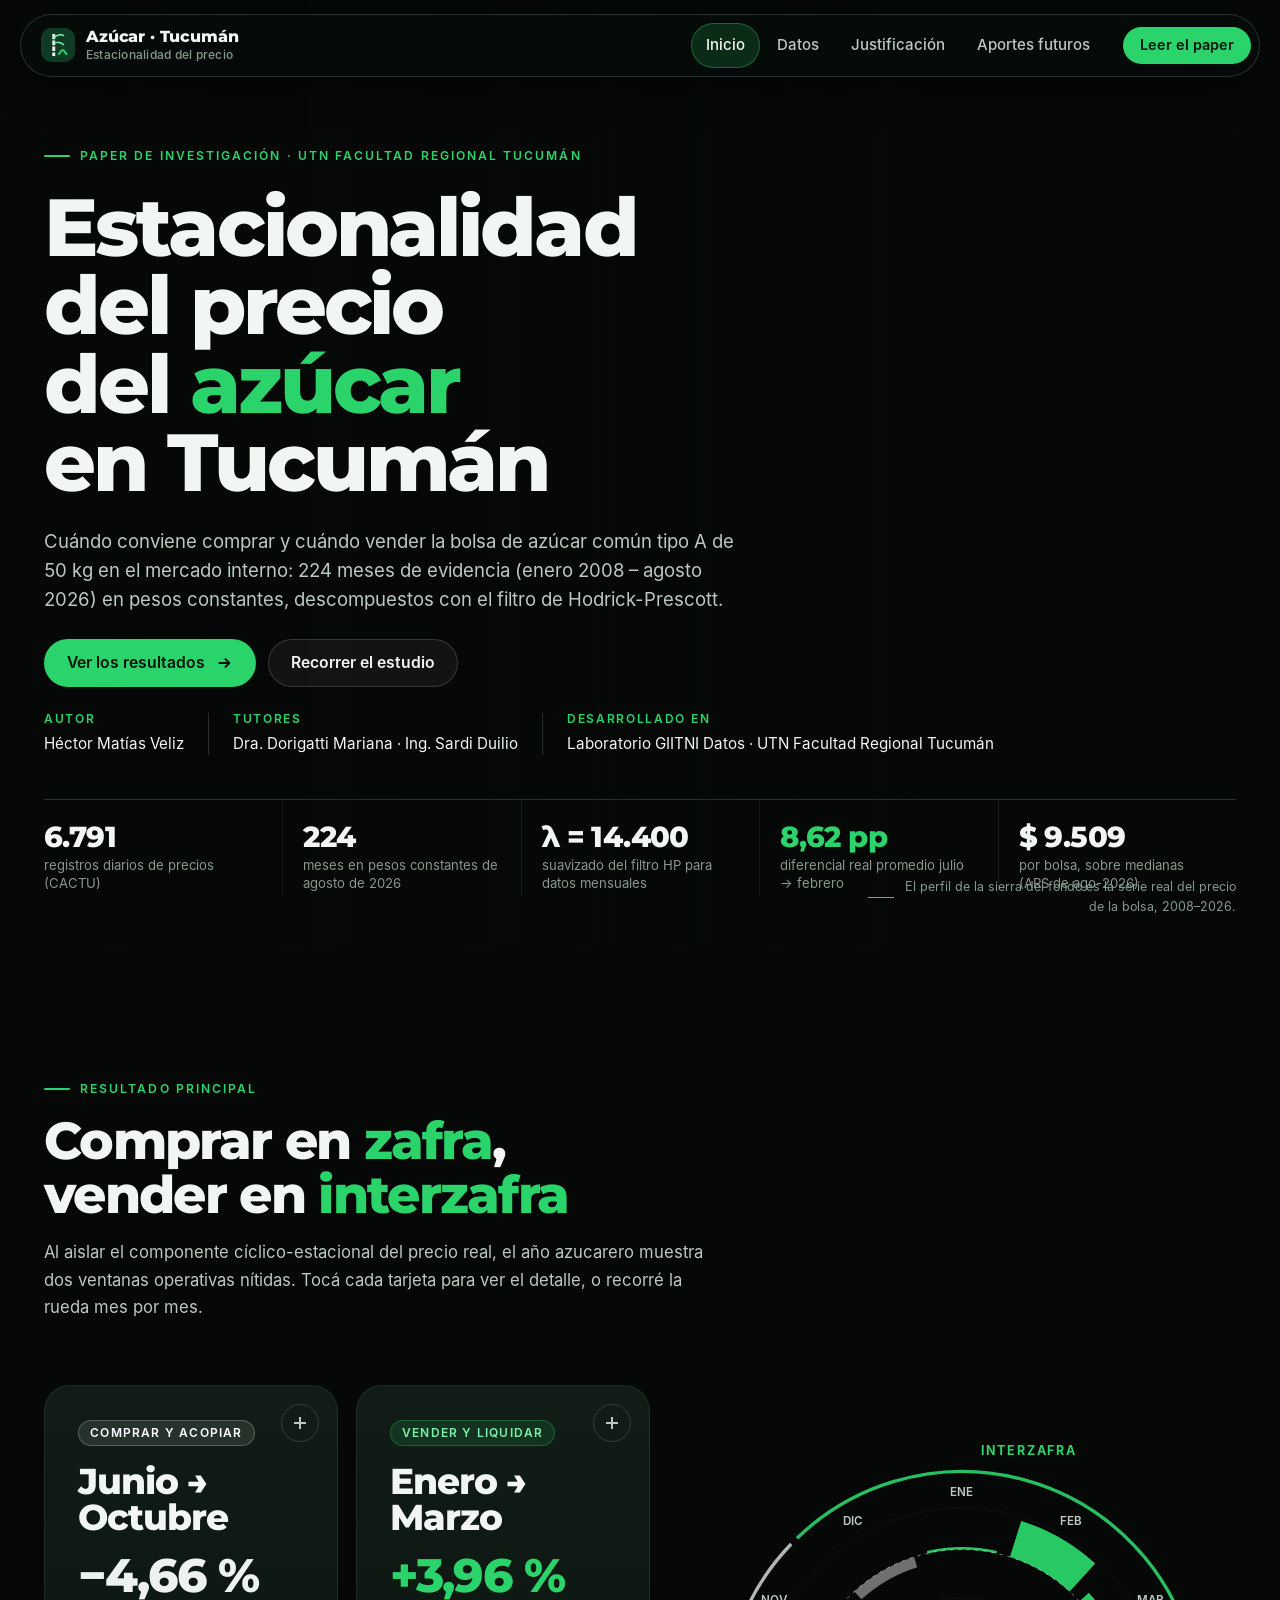
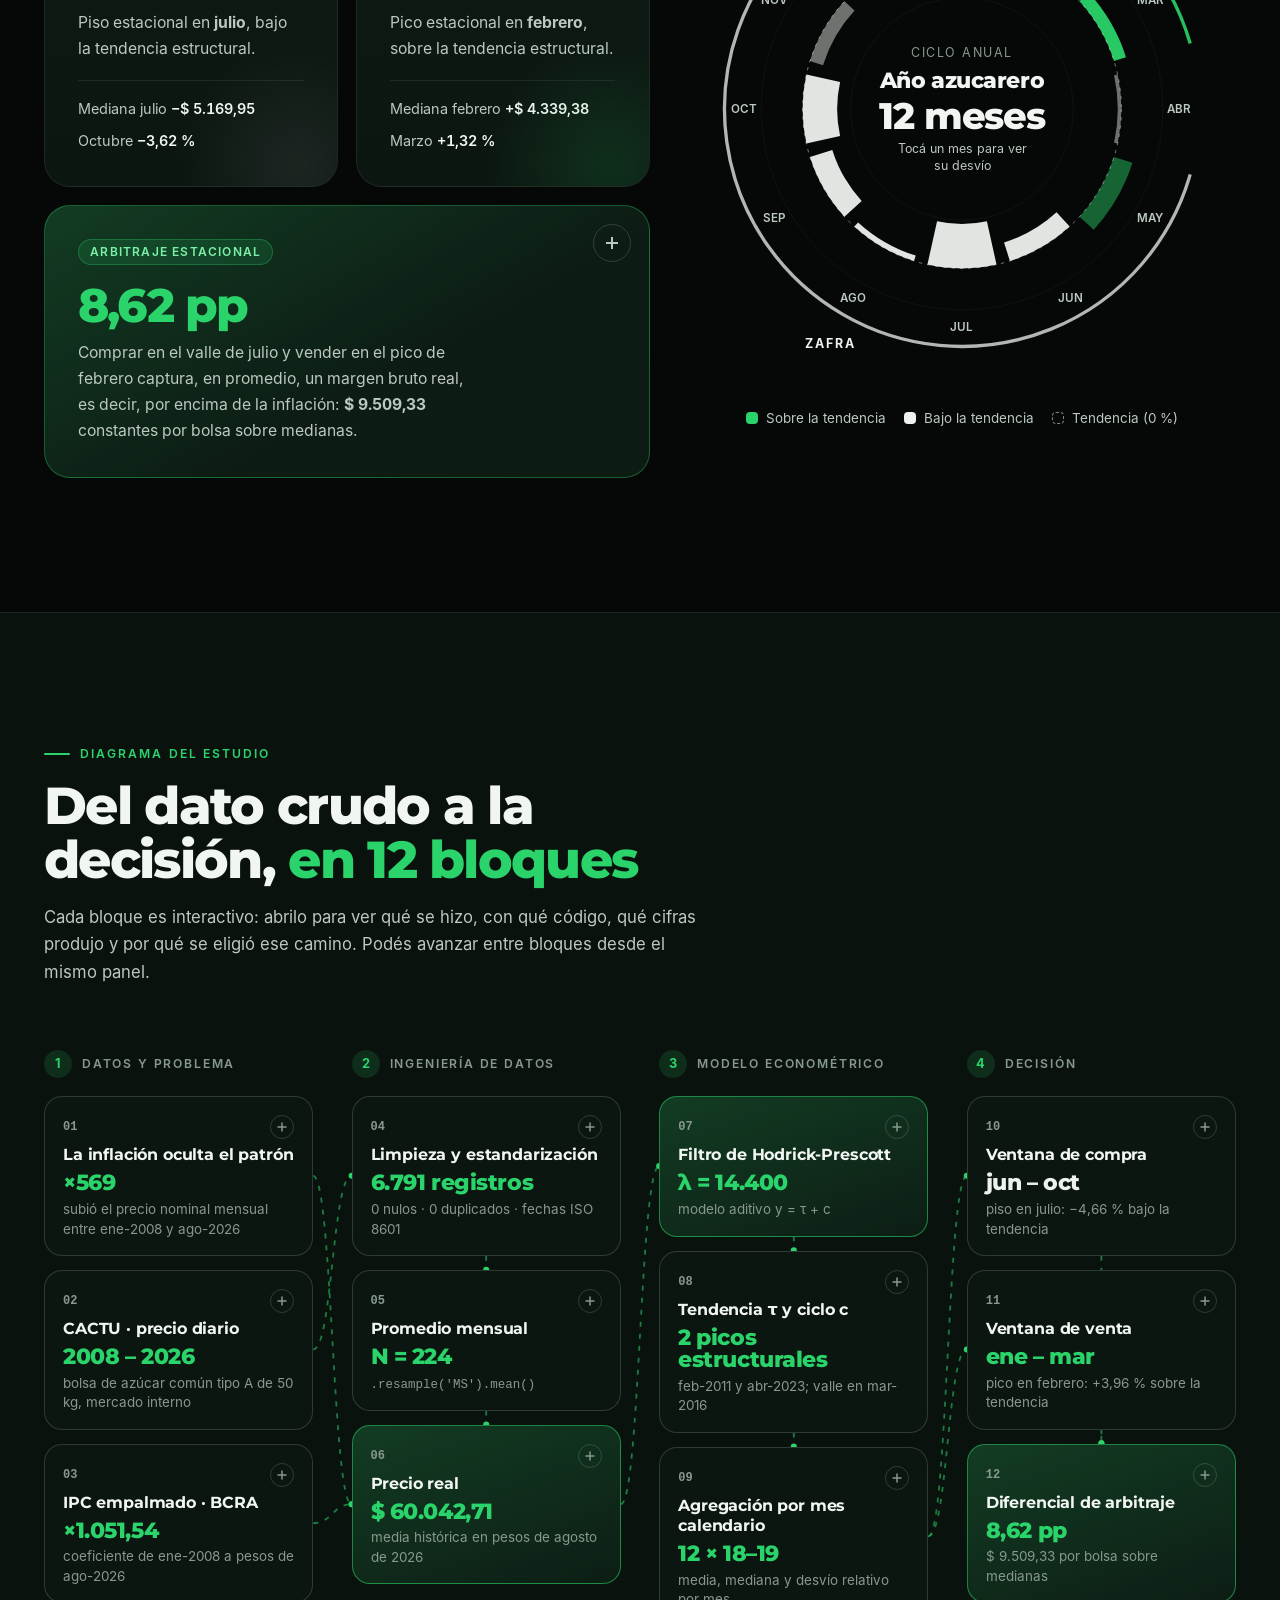
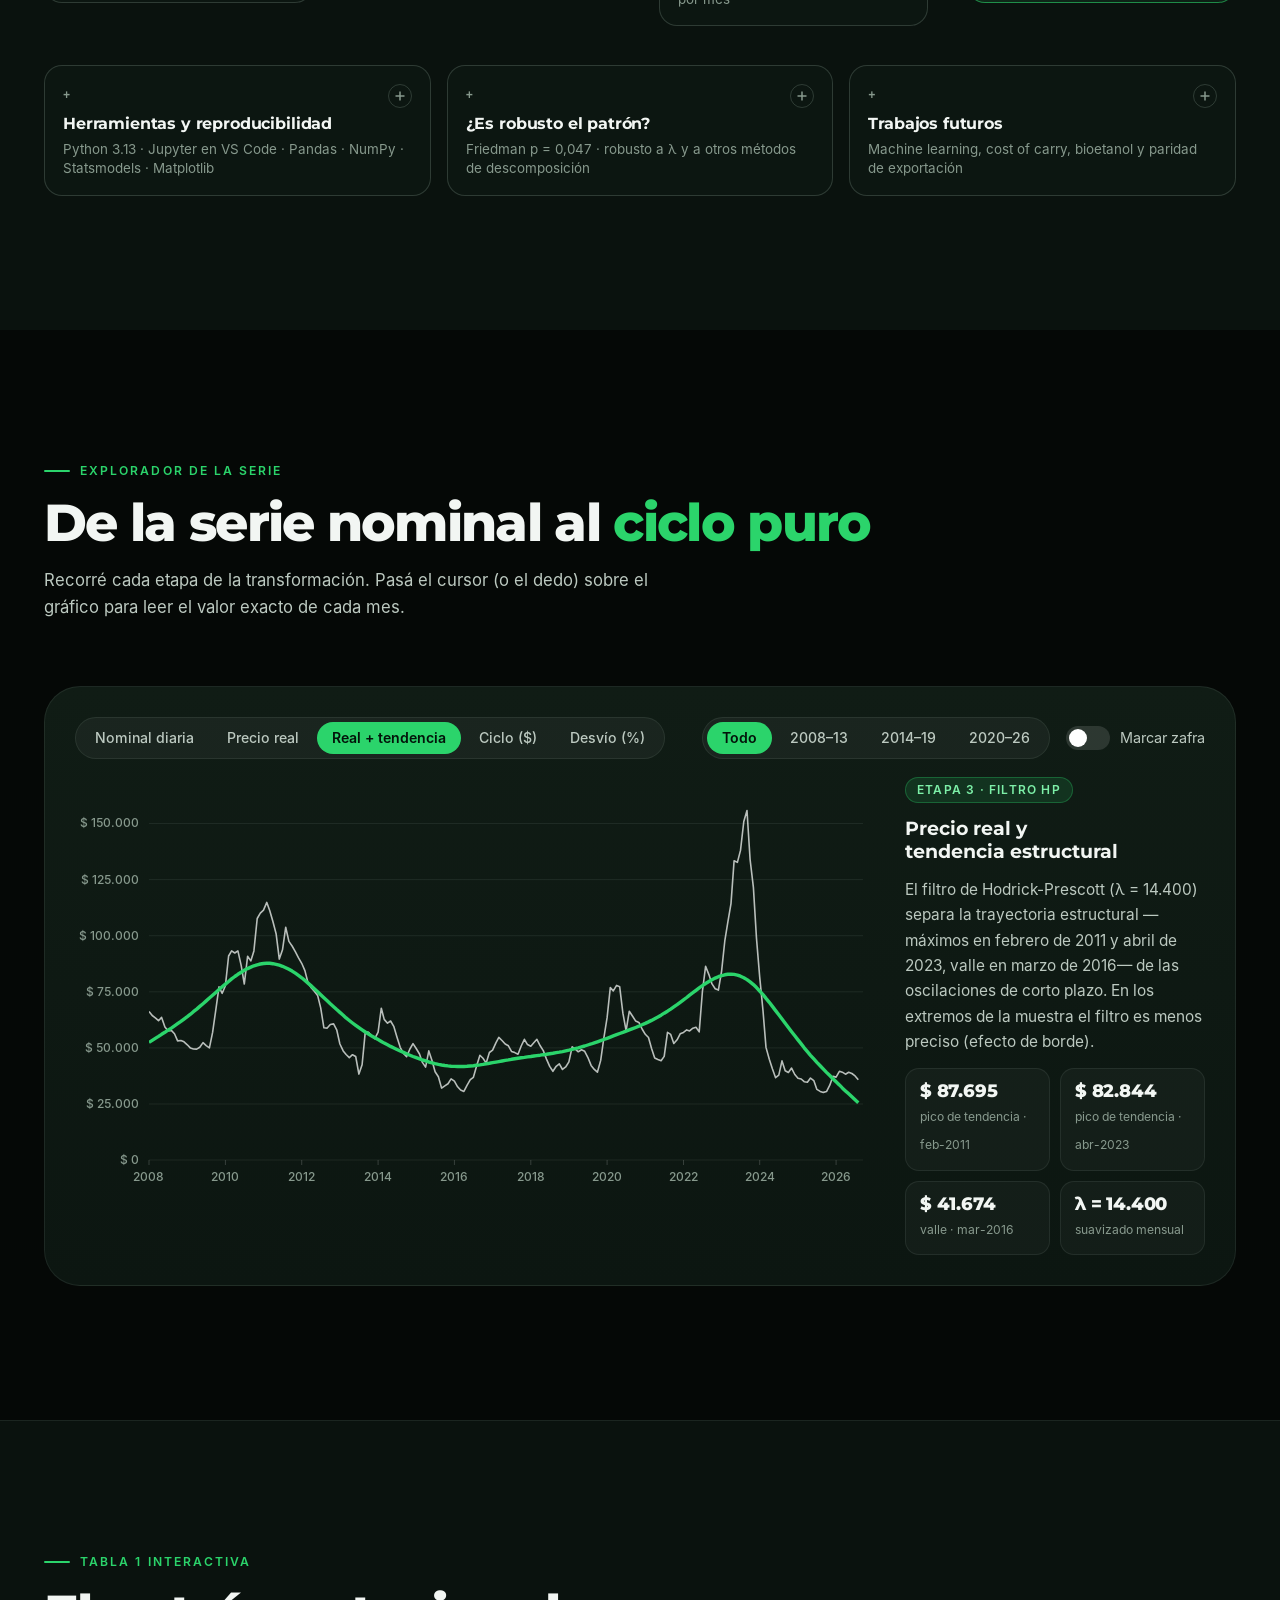
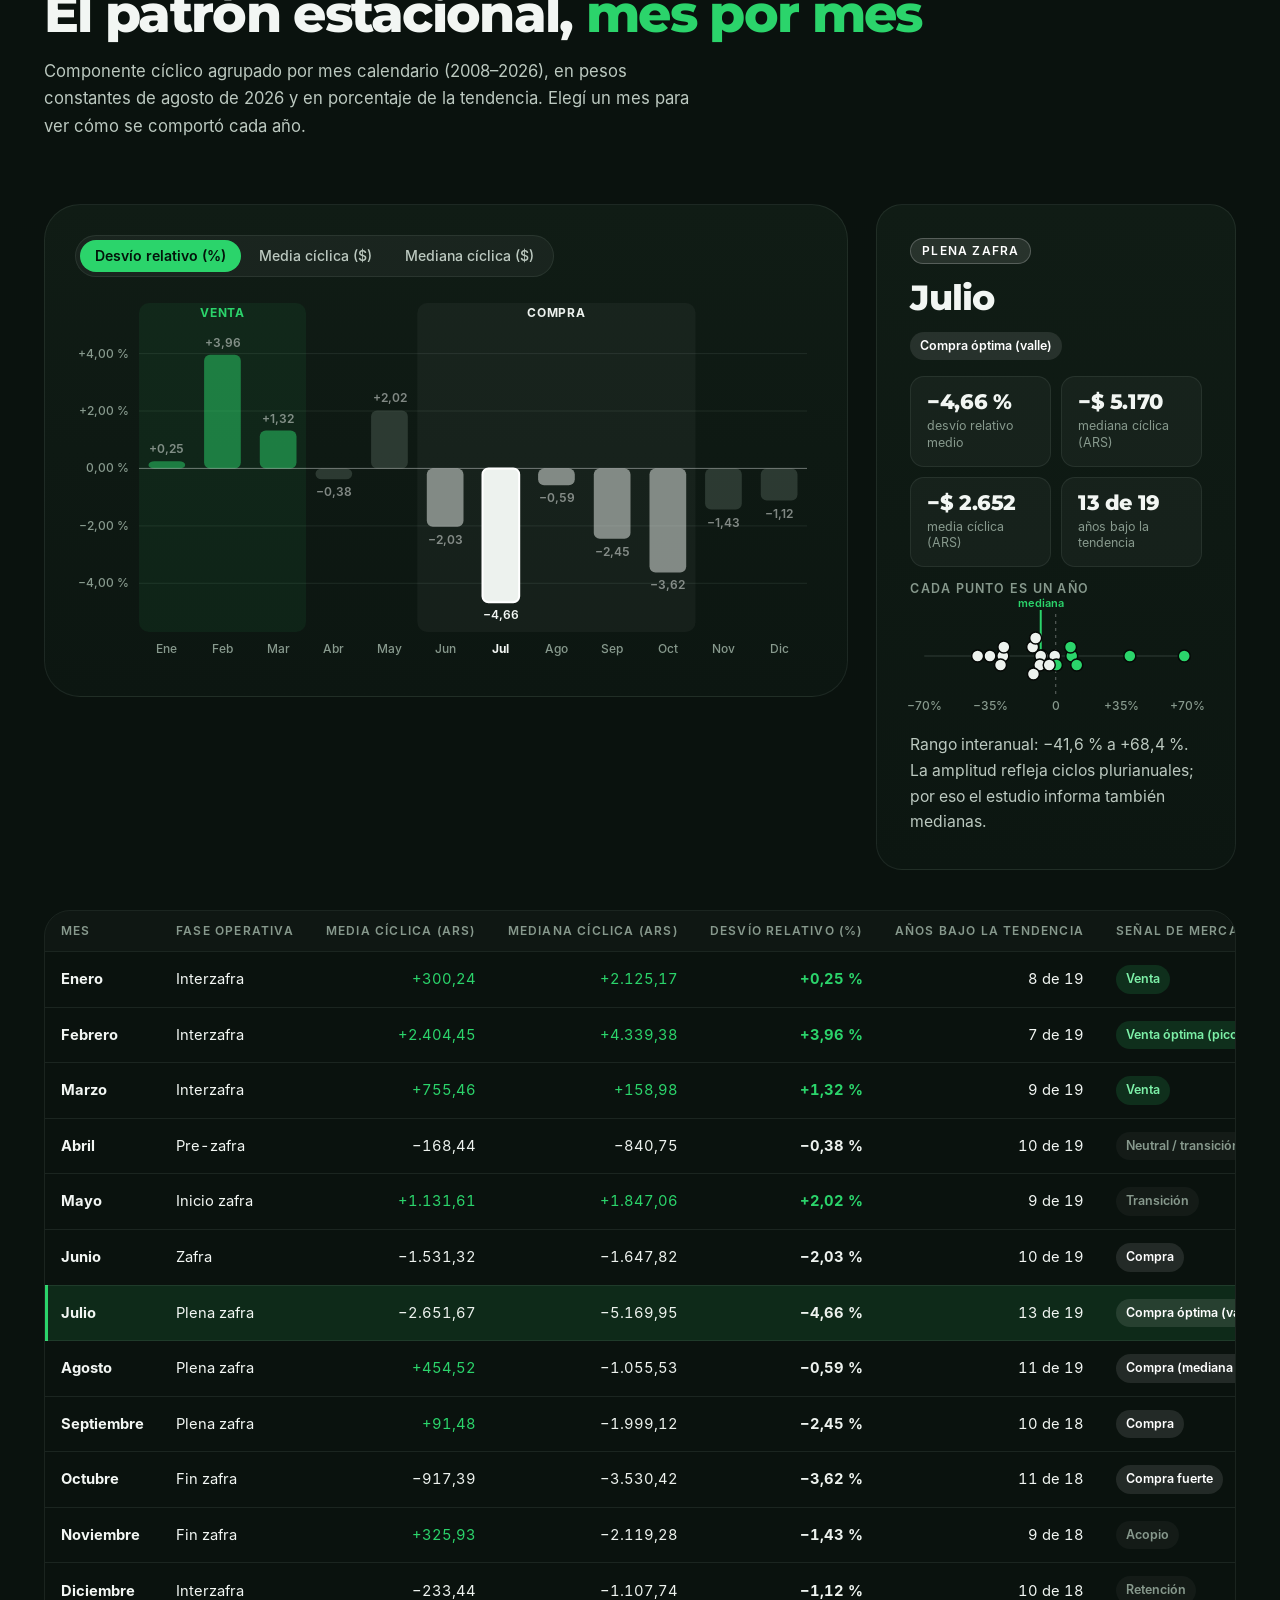
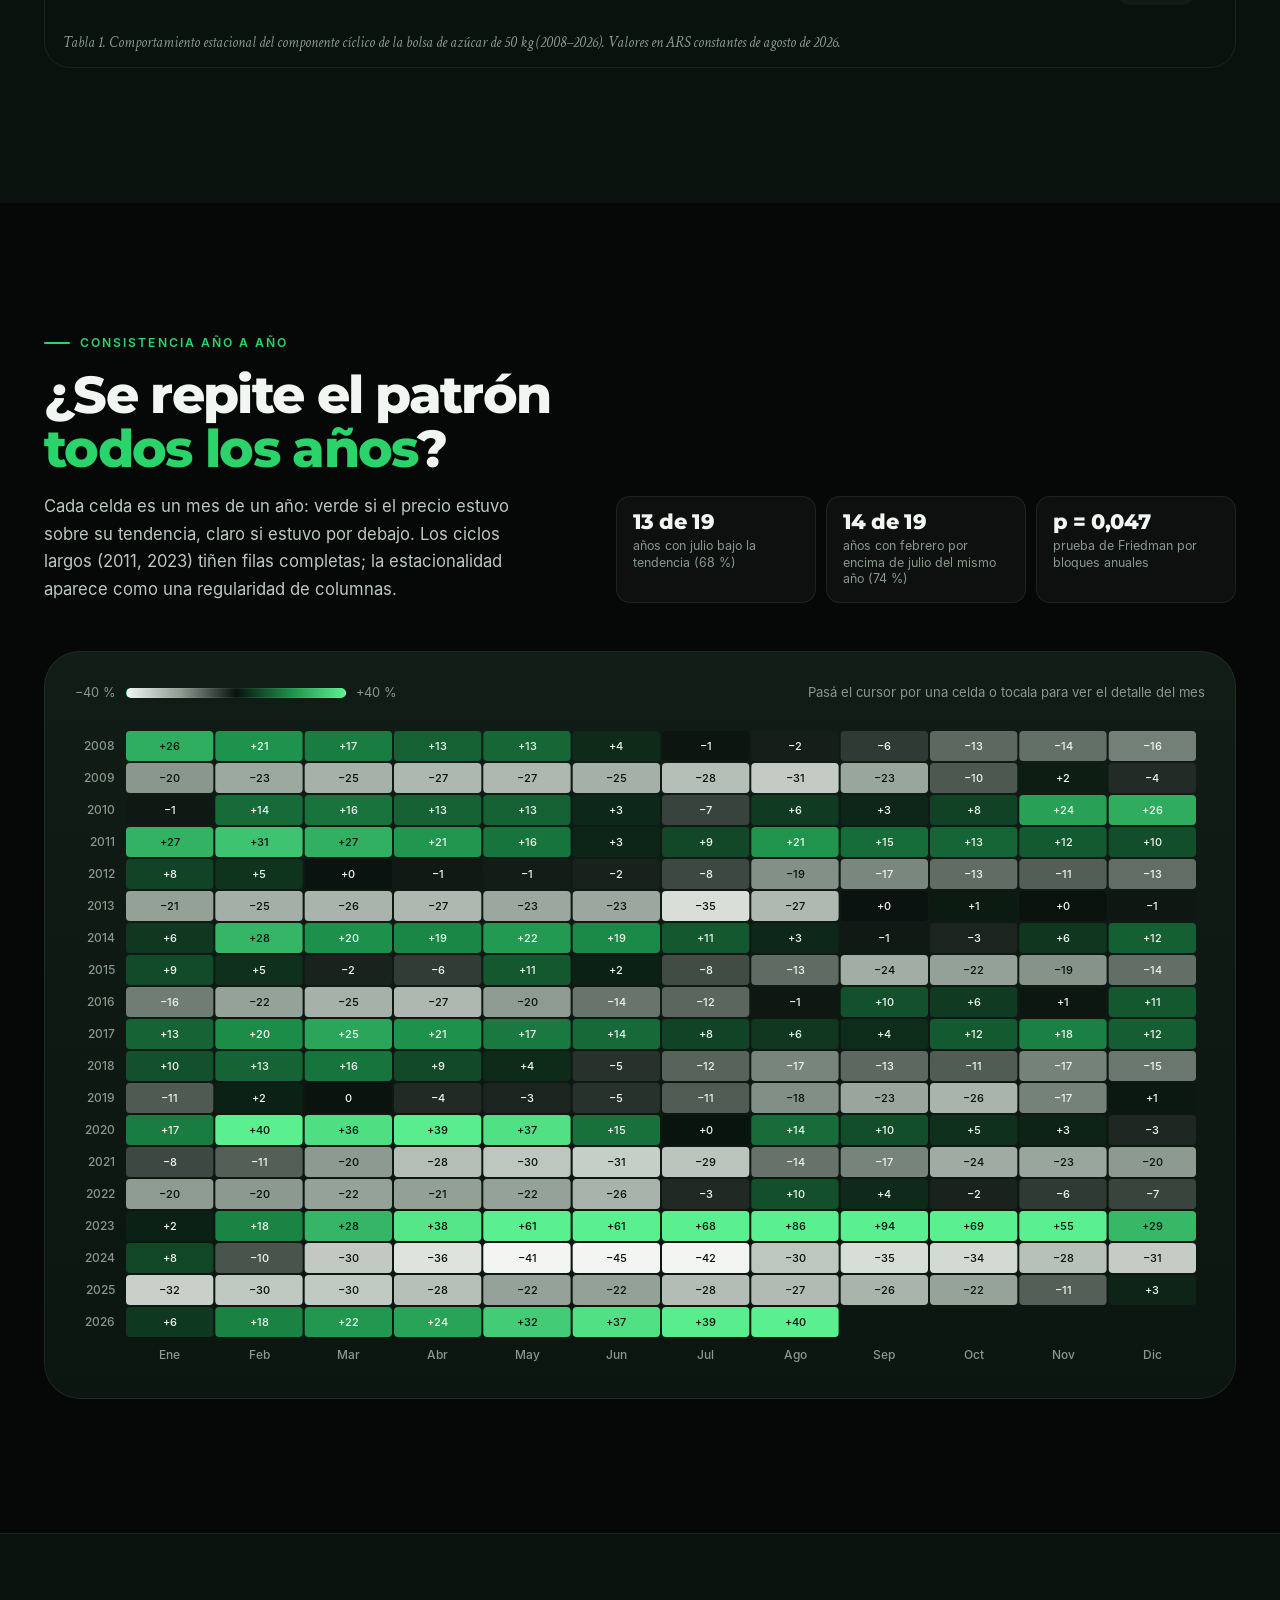
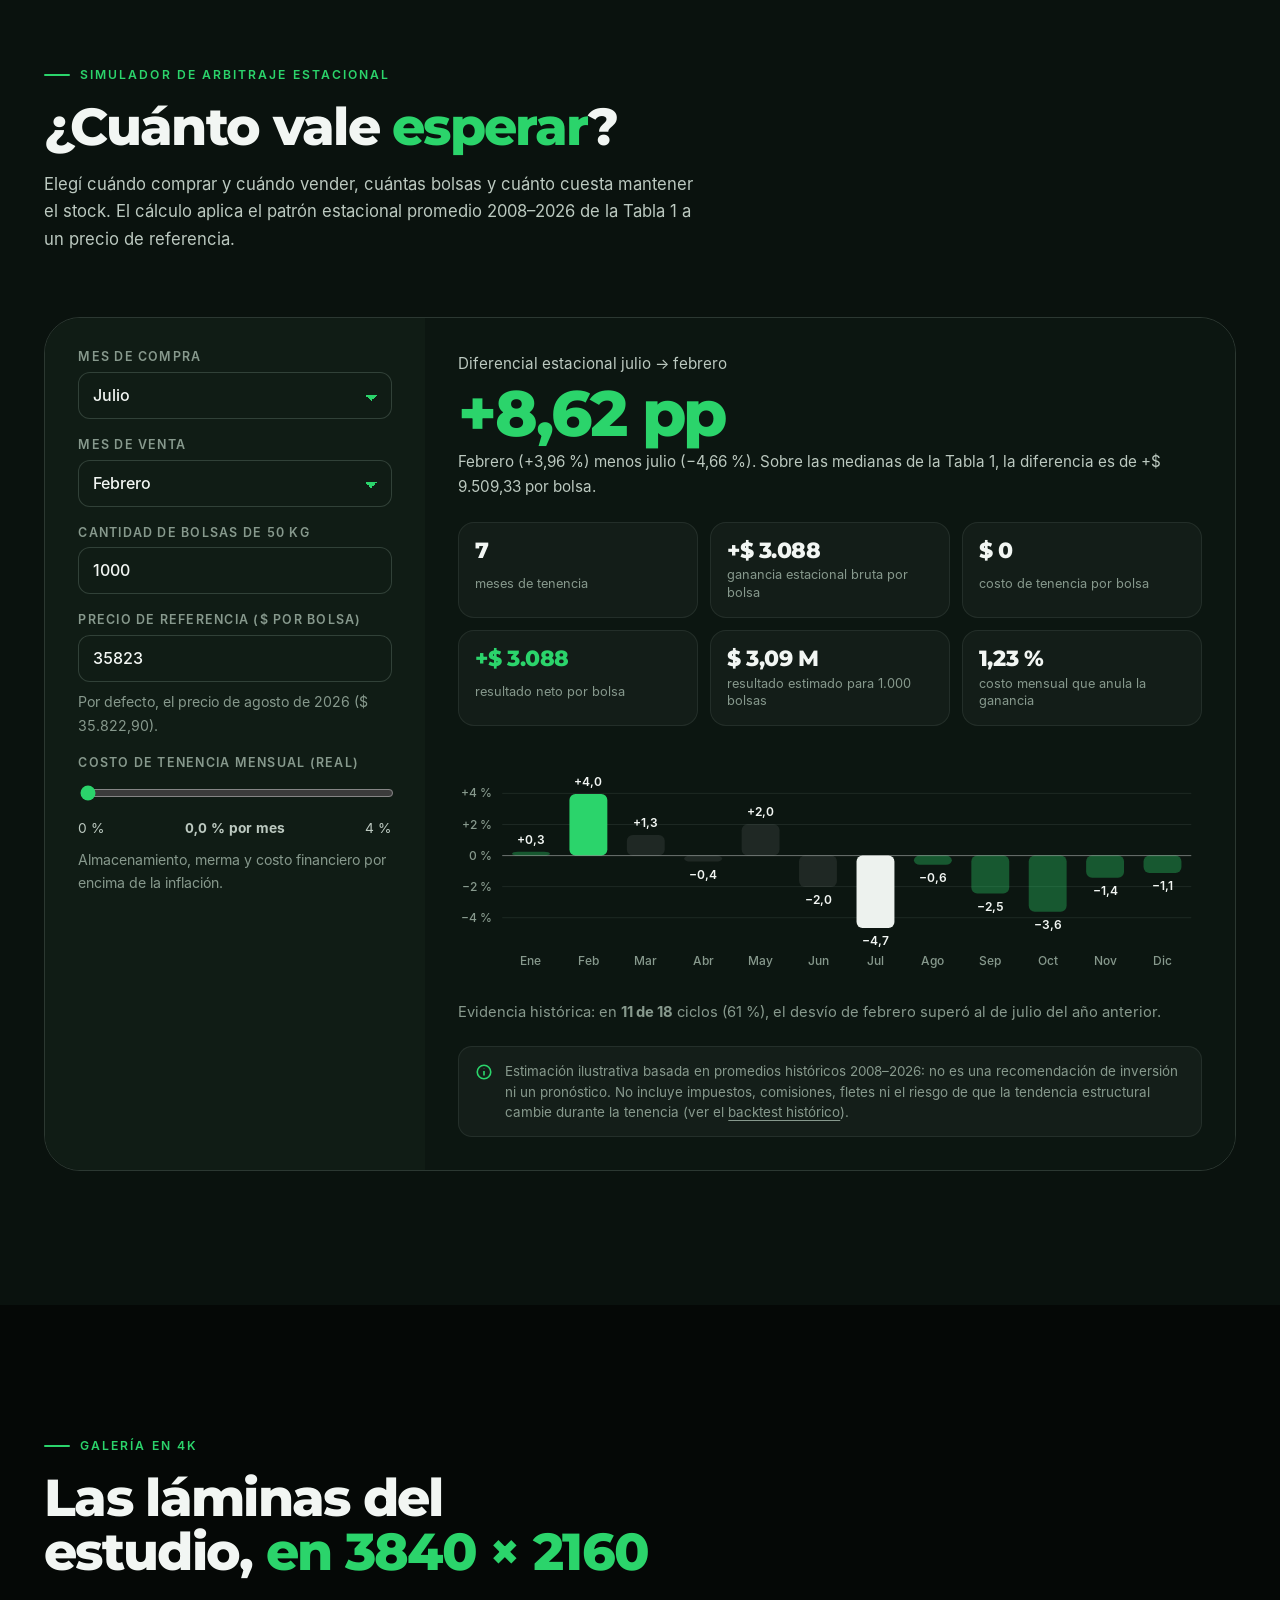
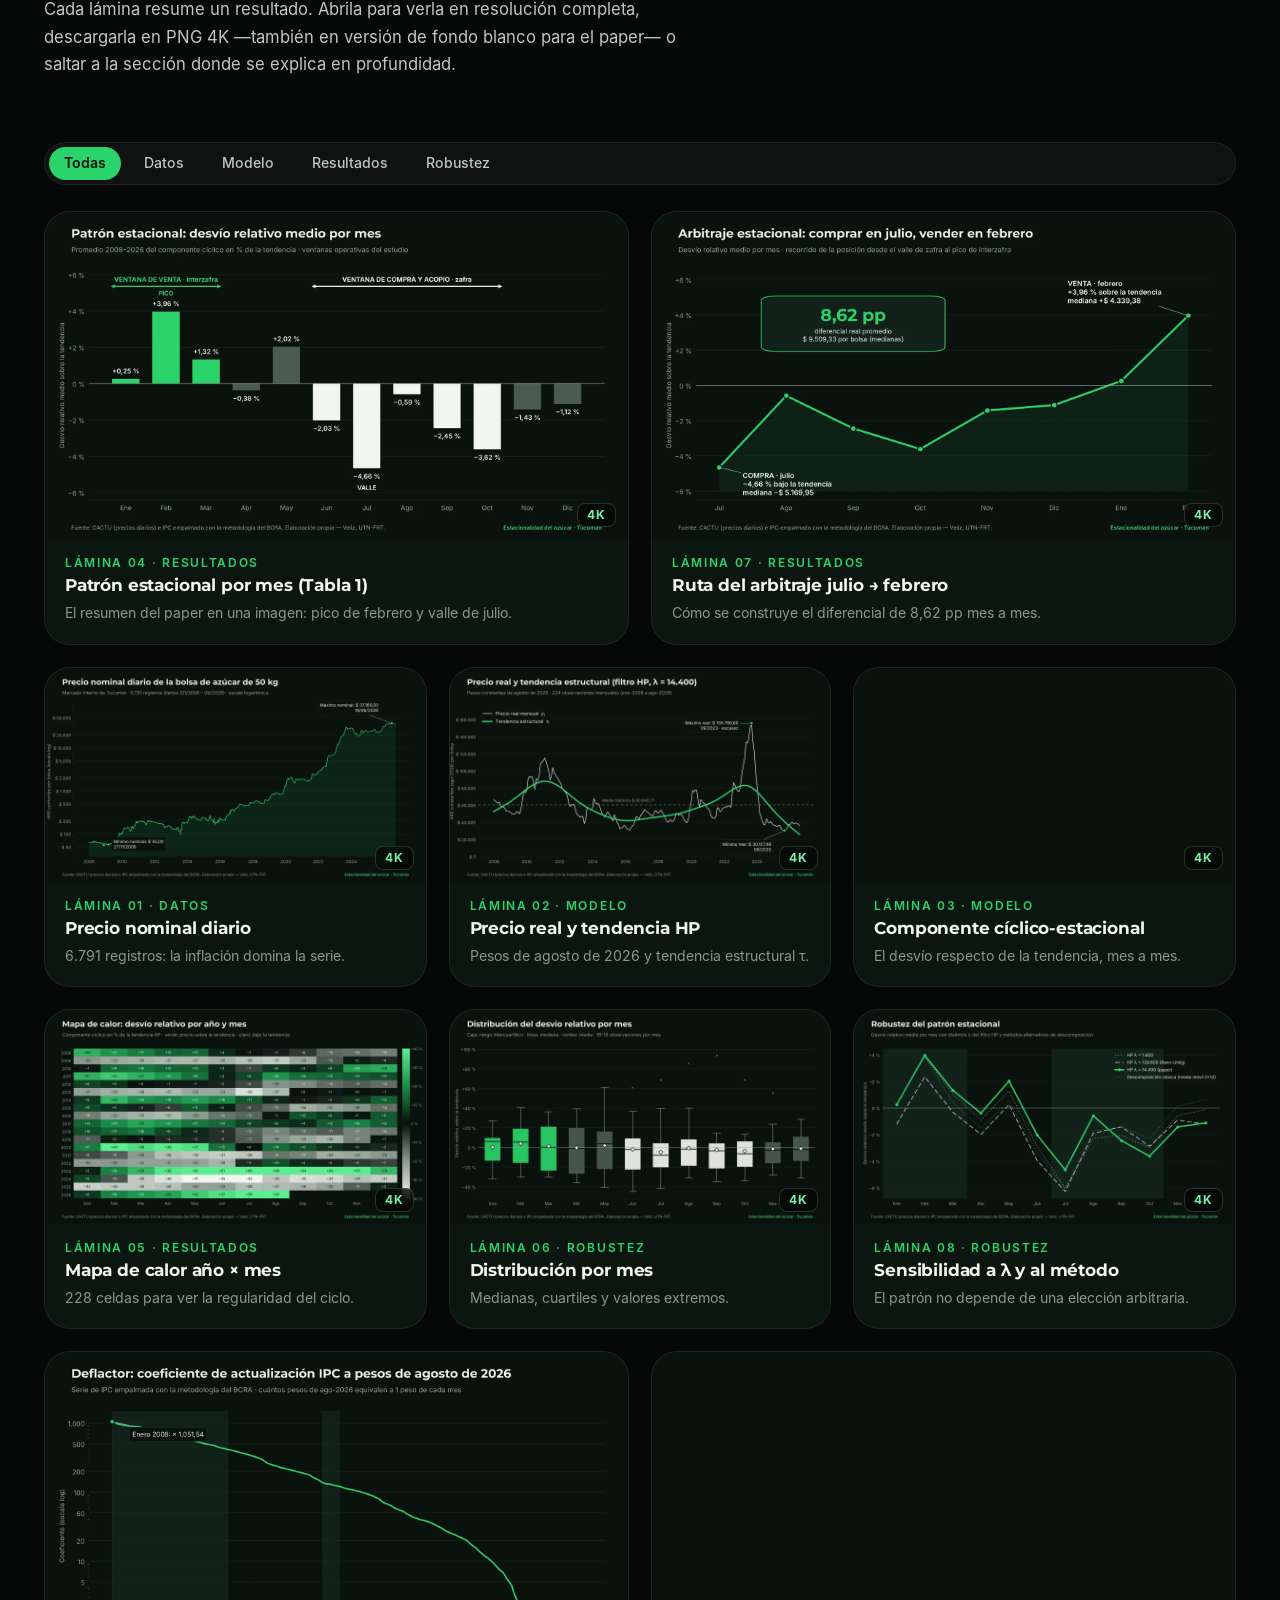
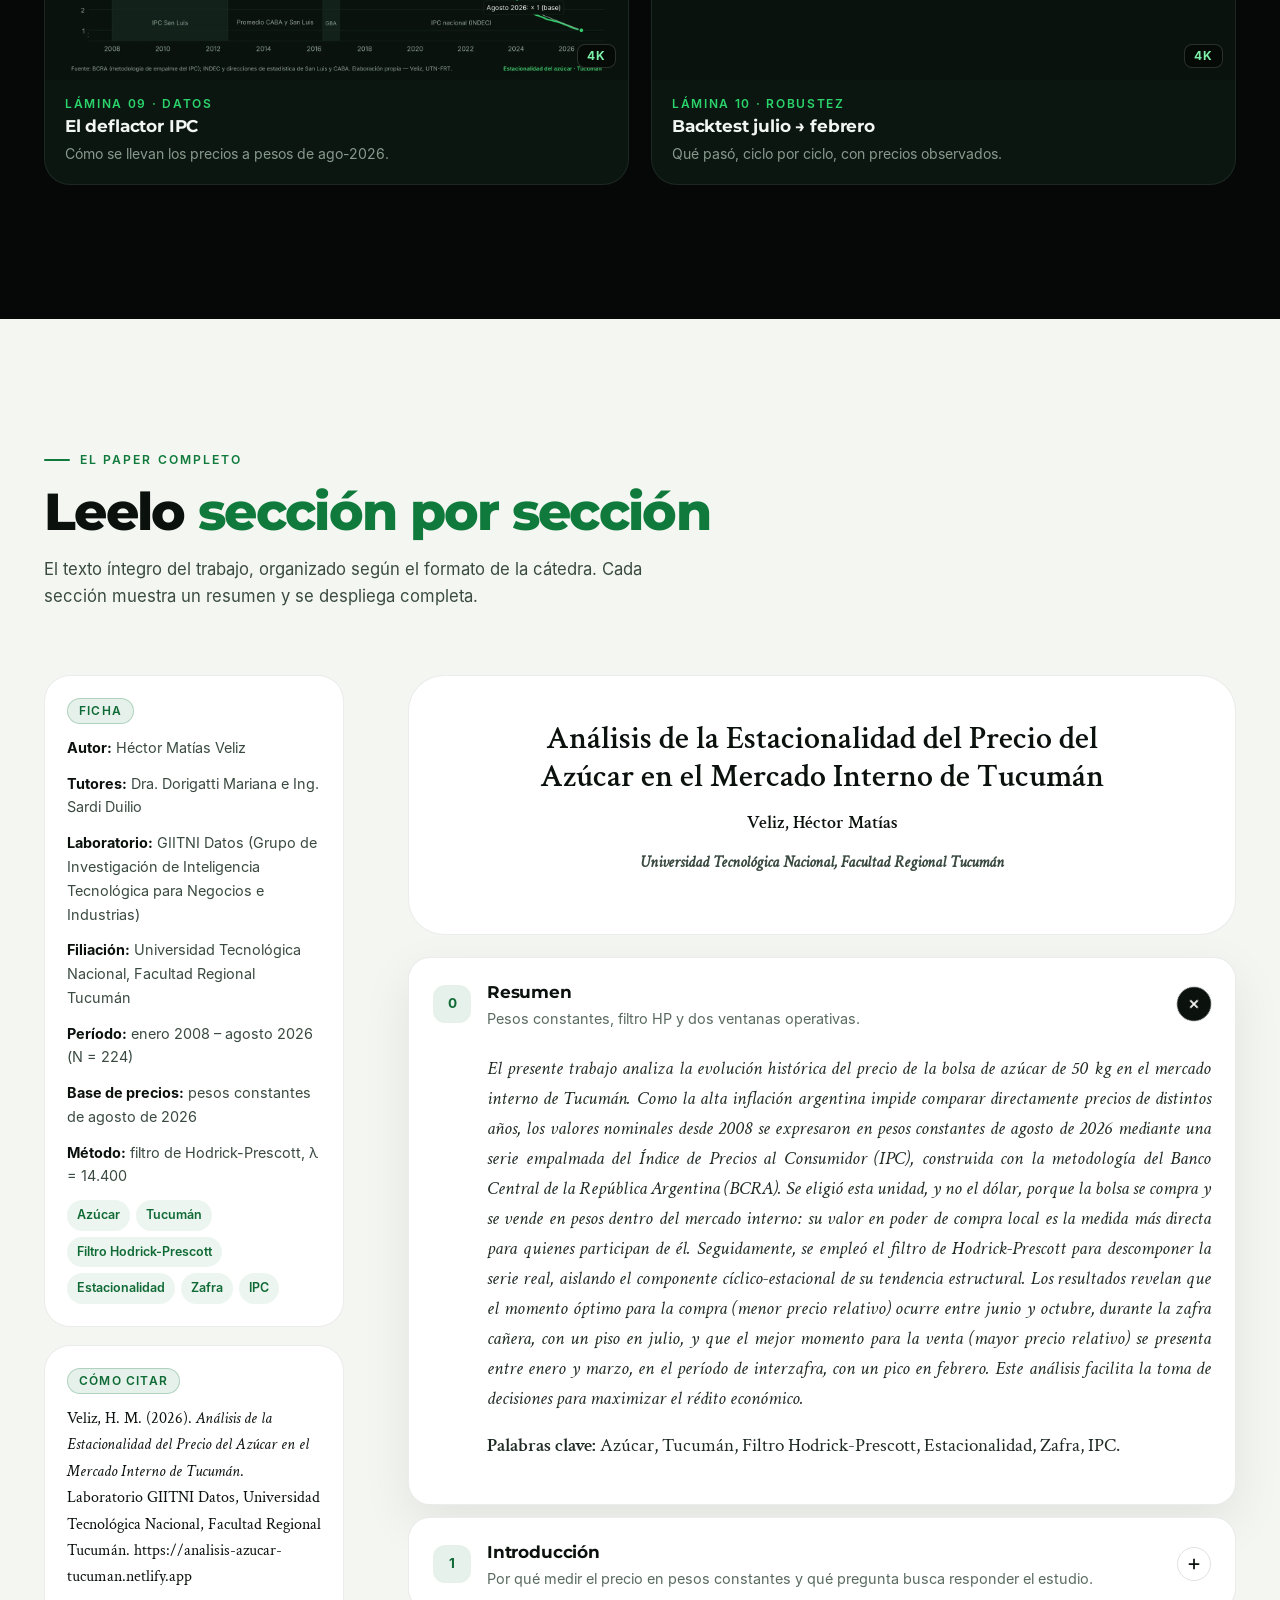
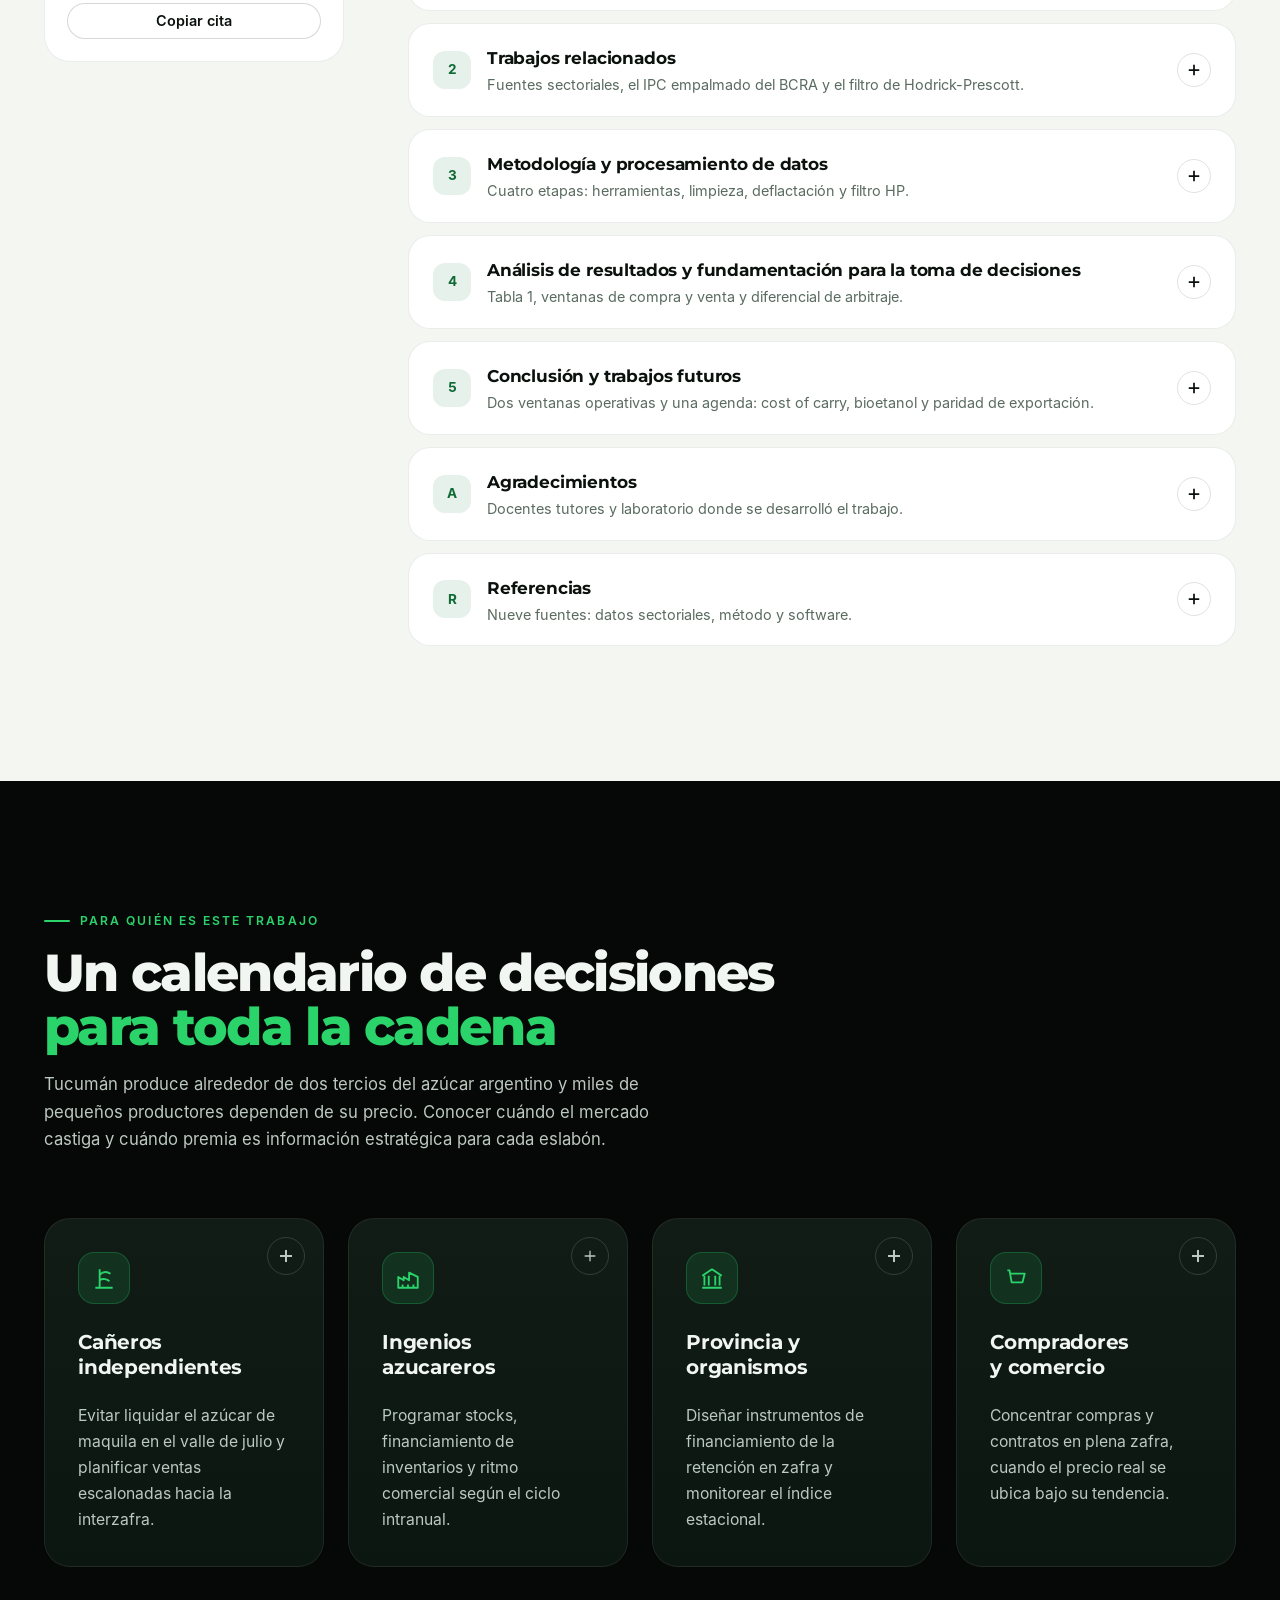
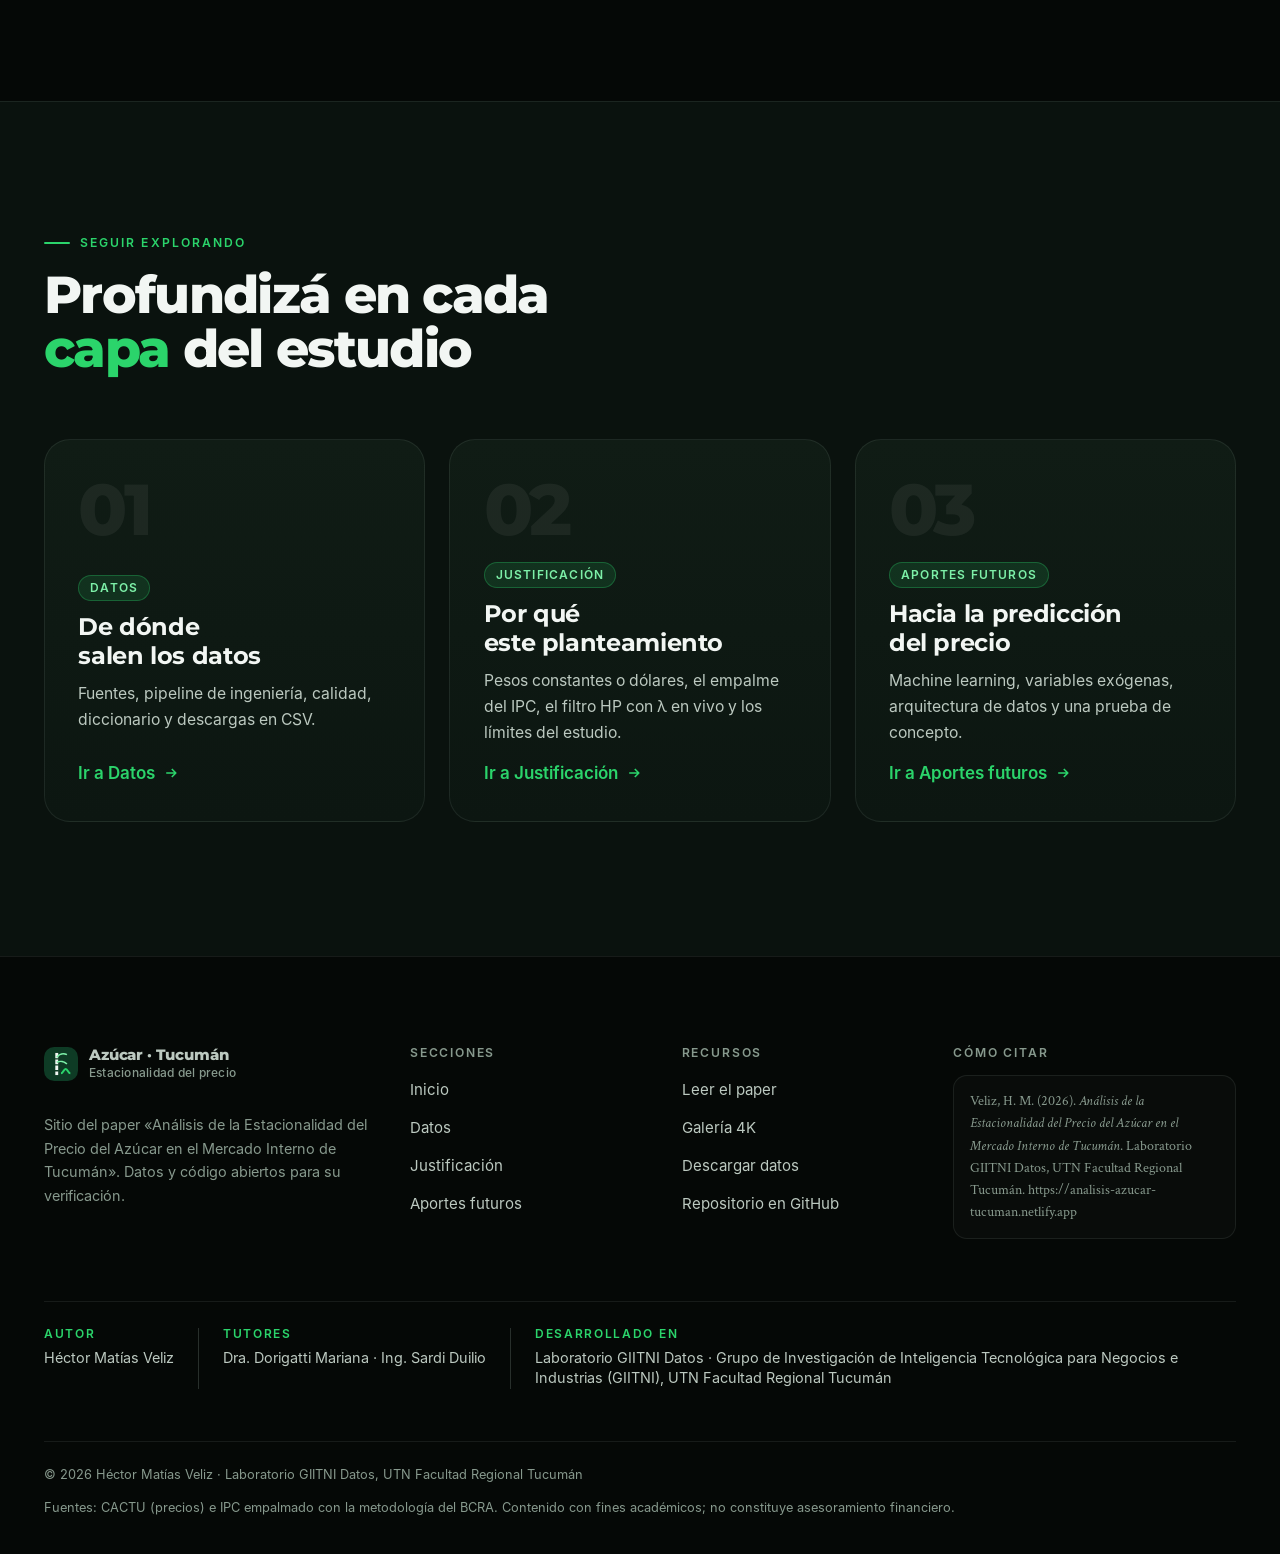
==== commit e1e6d738: "Introducción: evitar la repetición de «ya que»" ====
--- a/site/index.html
+++ b/site/index.html
@@ -477,7 +477,7 @@
           <details>
             <summary><span class="acordeon__num">1</span><span><span class="acordeon__titulo">Introducción</span><span class="acordeon__resumen">Por qué medir el precio en pesos constantes y qué pregunta busca responder el estudio.</span></span><span class="acordeon__icono"><svg viewBox="0 0 16 16" fill="none" stroke="currentColor" stroke-width="2" stroke-linecap="round" aria-hidden="true"><path d="M8 2v12M2 8h12"/></svg></span></summary>
             <div class="acordeon__contenido">
-              <p>El mercado del azúcar en la provincia de Tucumán es altamente dinámico y está condicionado por los ciclos de la zafra cañera. Para estudiar sus precios a lo largo de casi dos décadas es necesario expresarlos en una misma unidad, ya que con la inflación argentina un peso de 2008 y uno de 2026 no tienen el mismo poder de compra. Aunque en el país es habitual medir los precios en dólares, en este trabajo se optó por pesos constantes, ya que la bolsa se comercializa en pesos dentro del mercado interno; la sección de metodología desarrolla esta elección.</p>
+              <p>El mercado del azúcar en la provincia de Tucumán es altamente dinámico y está condicionado por los ciclos de la zafra cañera. Para estudiar sus precios a lo largo de casi dos décadas es necesario expresarlos en una misma unidad, ya que con la inflación argentina un peso de 2008 y uno de 2026 no tienen el mismo poder de compra. Aunque en el país es habitual medir los precios en dólares, en este trabajo se optó por pesos constantes, porque la bolsa se comercializa en pesos dentro del mercado interno; la sección de metodología desarrolla esta elección.</p>
               <p>En consecuencia, el presente trabajo ajusta los precios con coeficientes derivados de una serie empalmada del IPC elaborada con la metodología del Banco Central de la República Argentina [2], lo que permite analizar el comportamiento estacional de la bolsa de 50 kg e identificar en qué mes resulta más conveniente comprar y en cuál vender.</p>
             </div>
           </details>
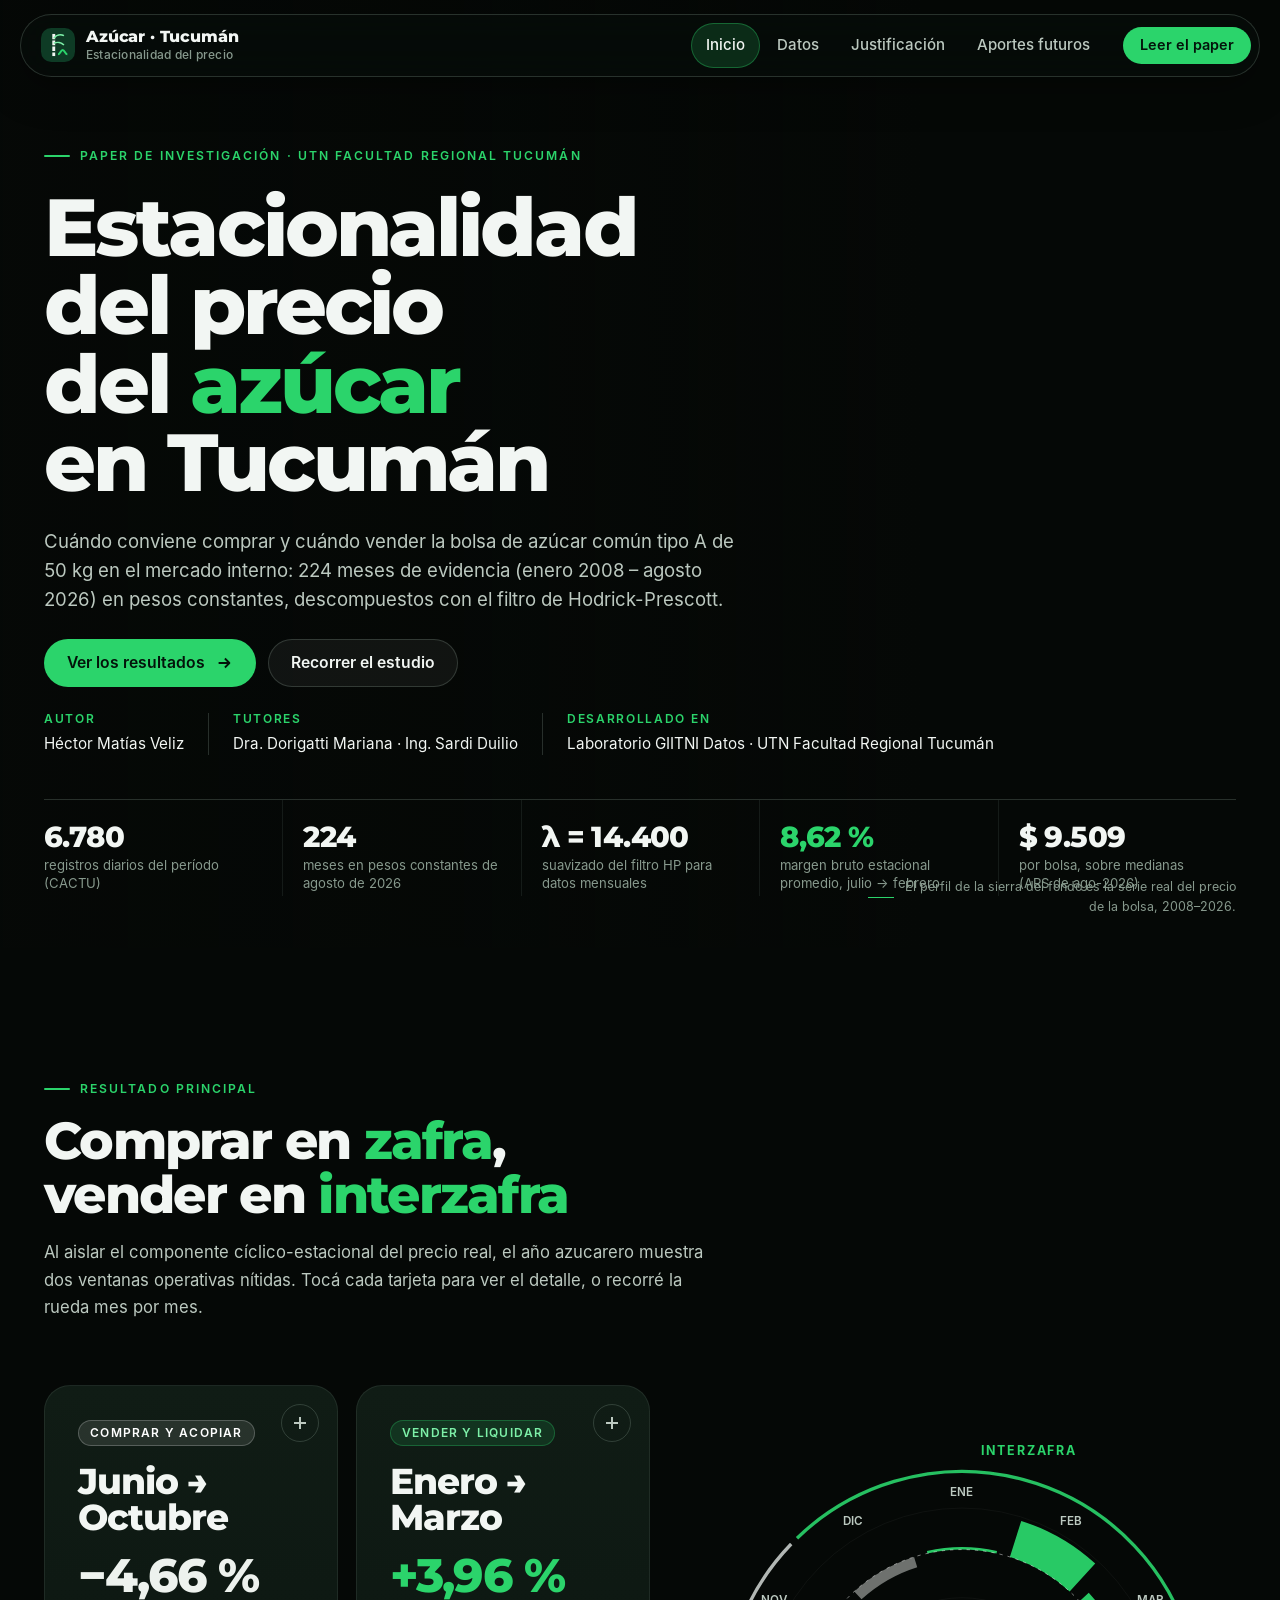
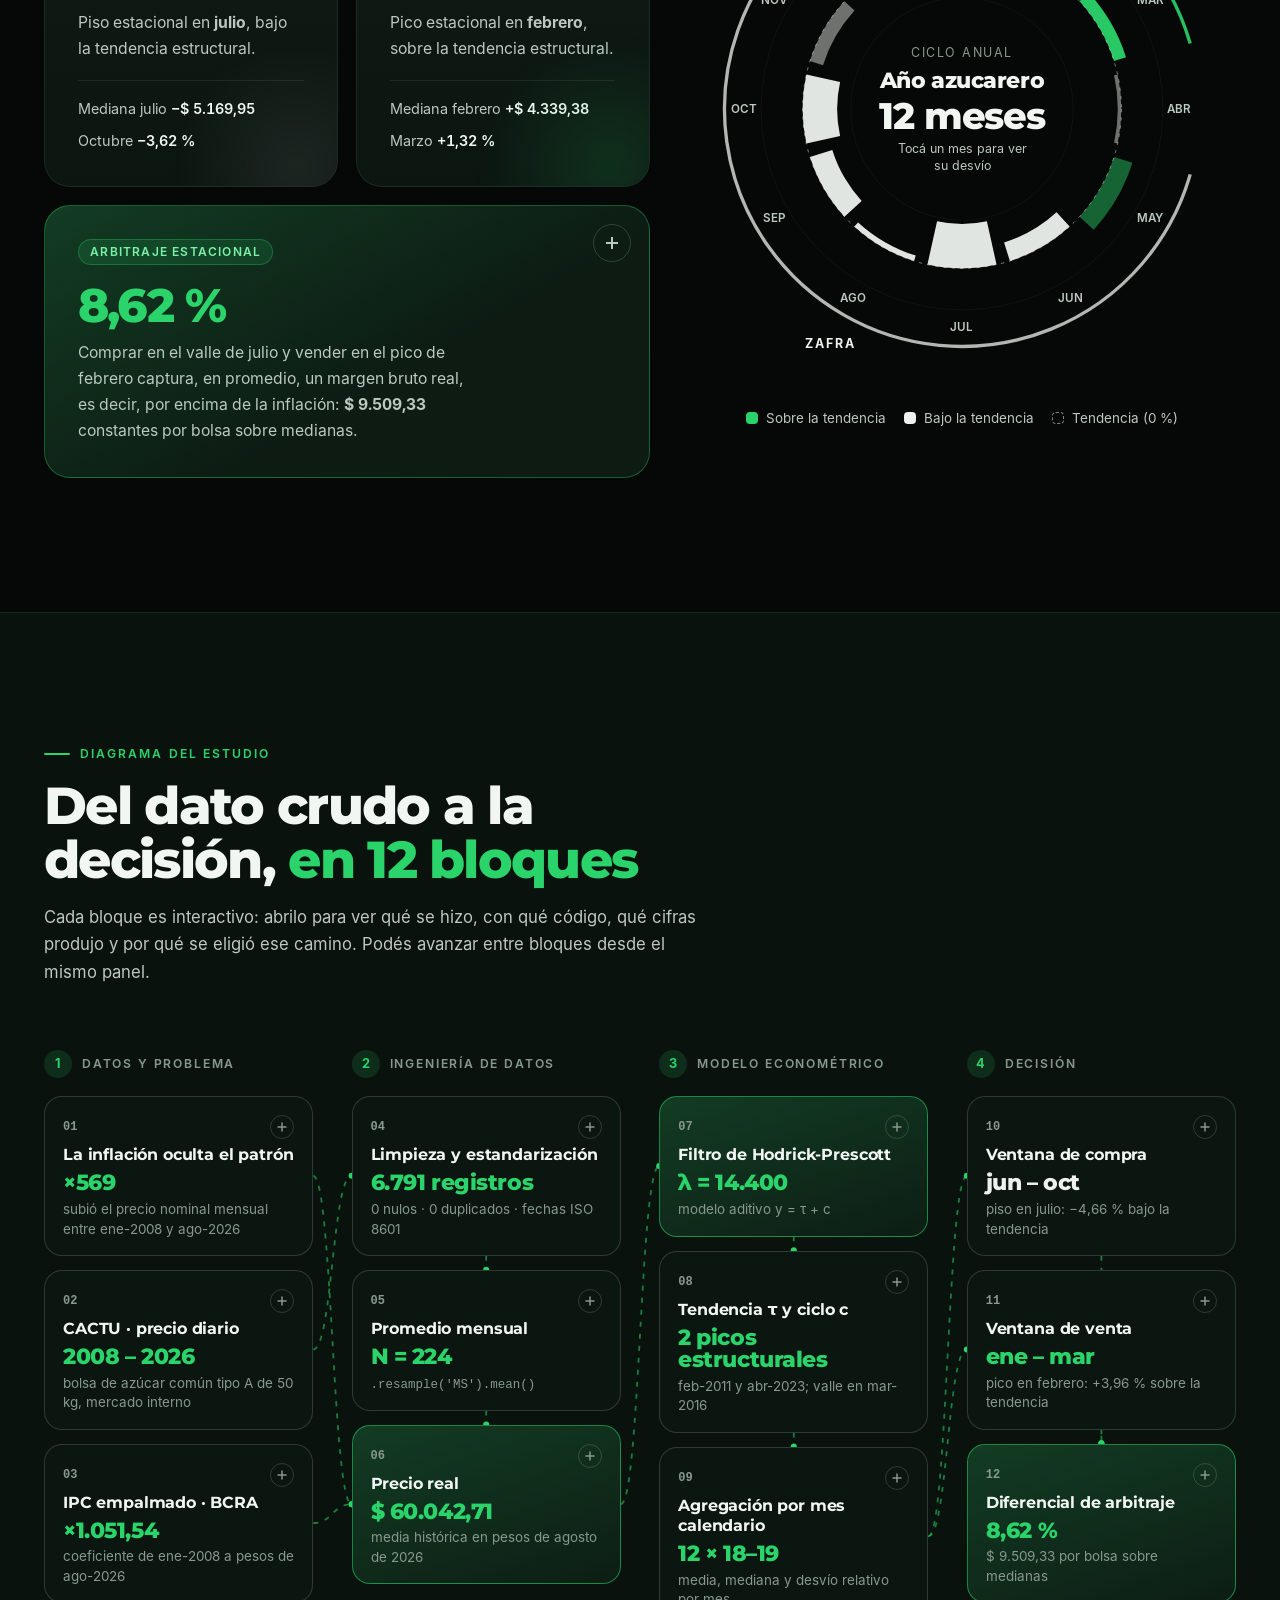
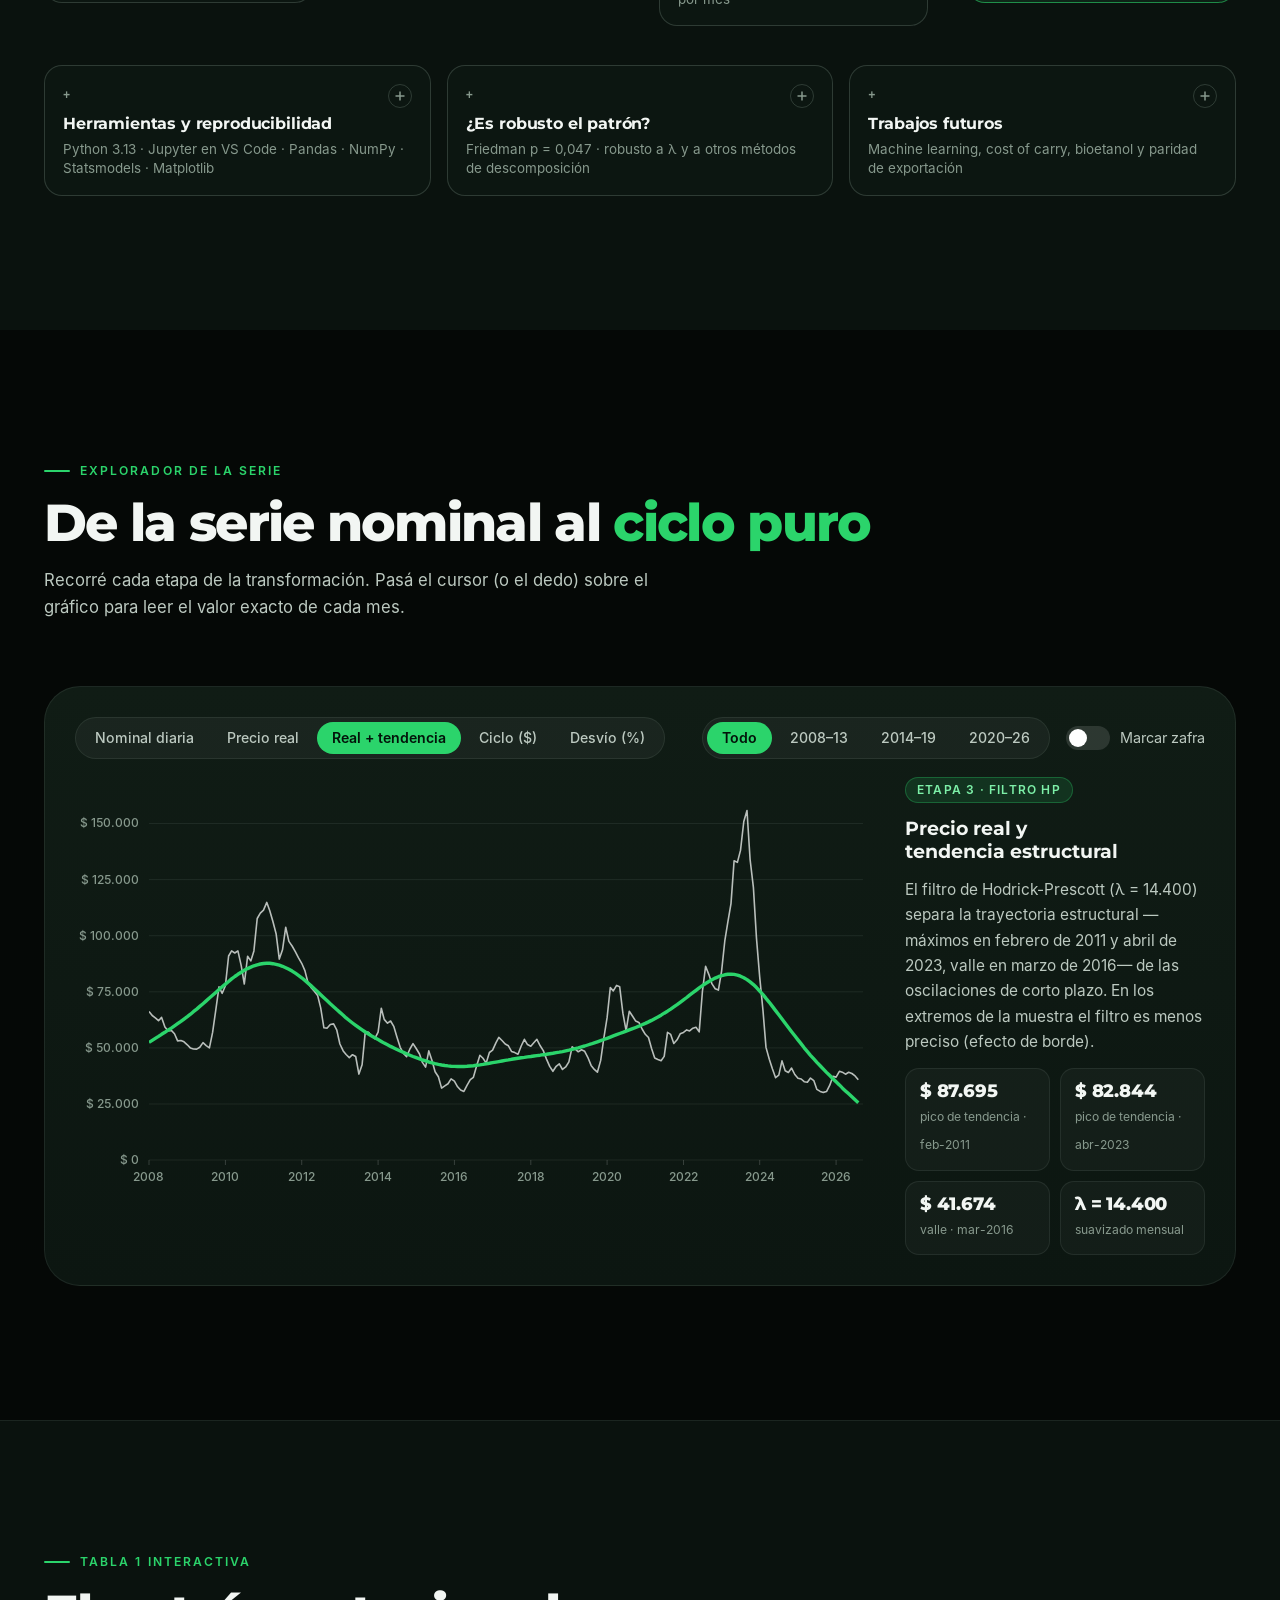
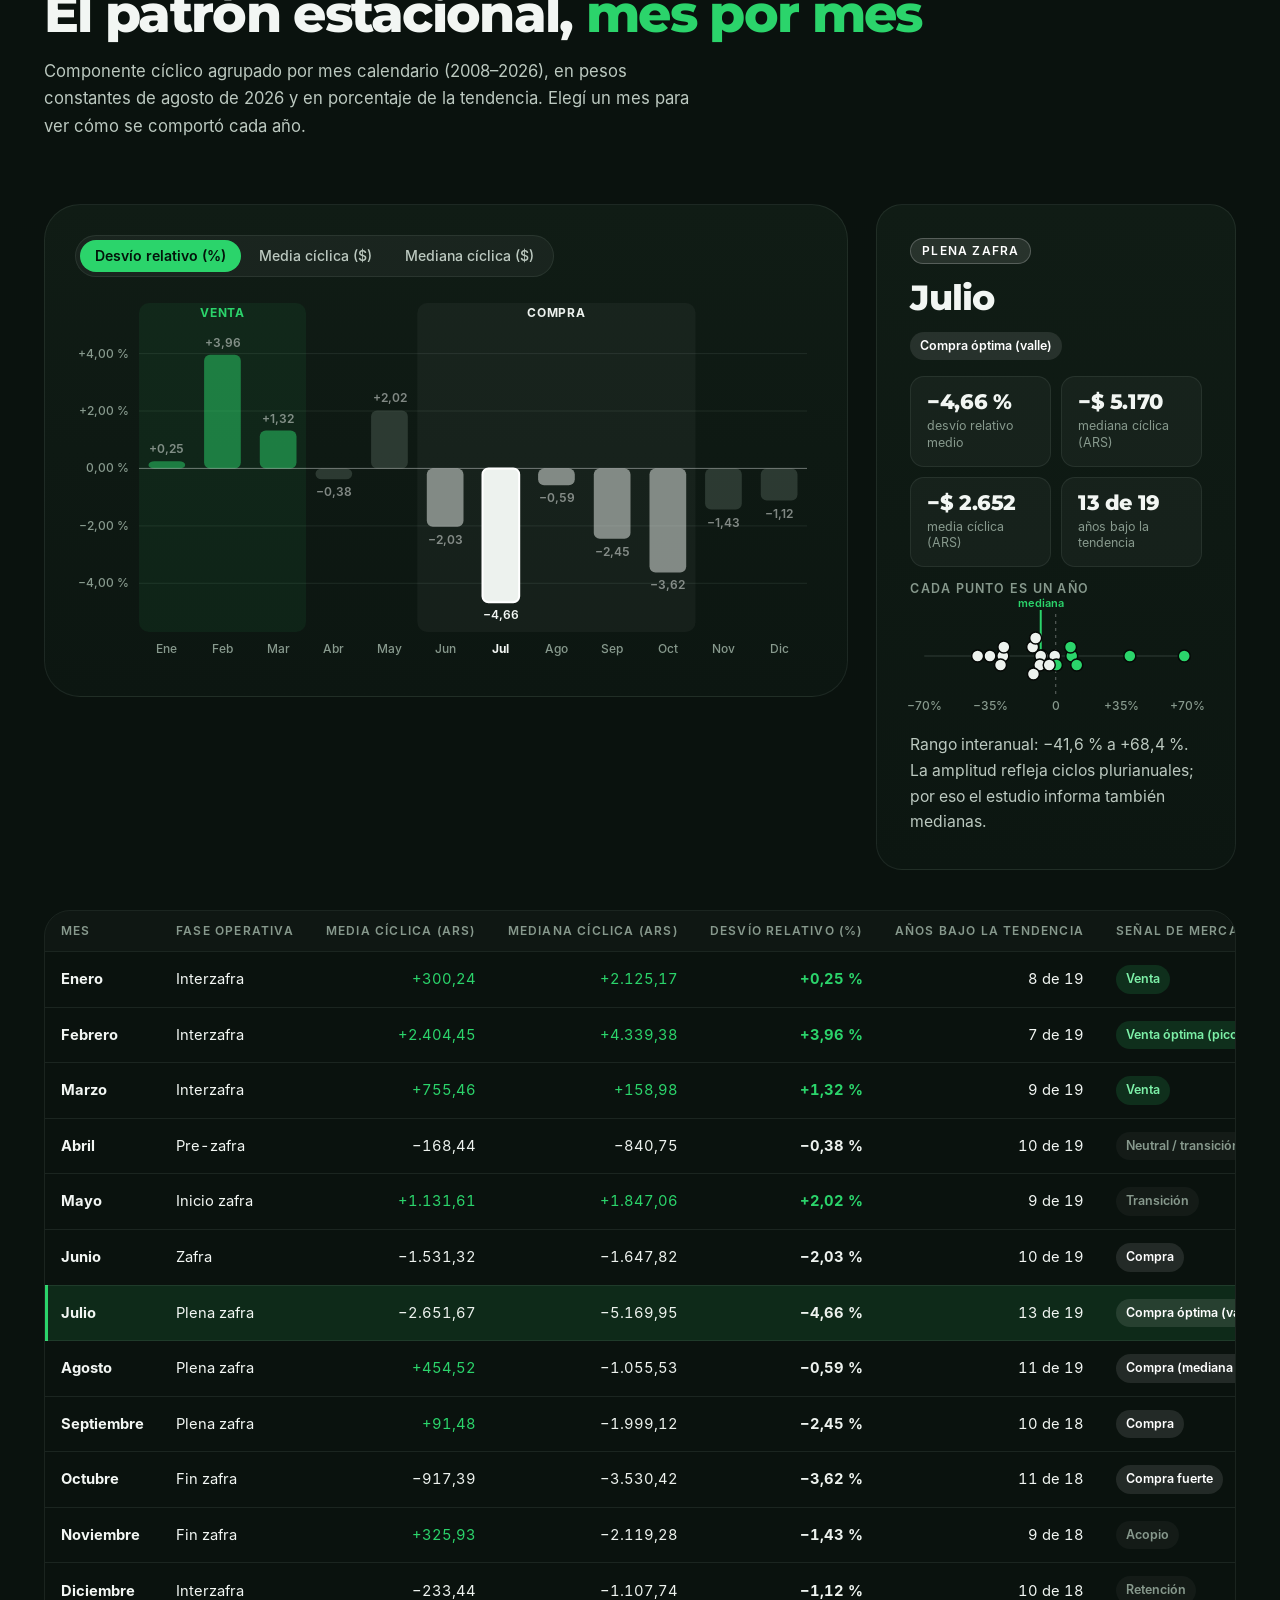
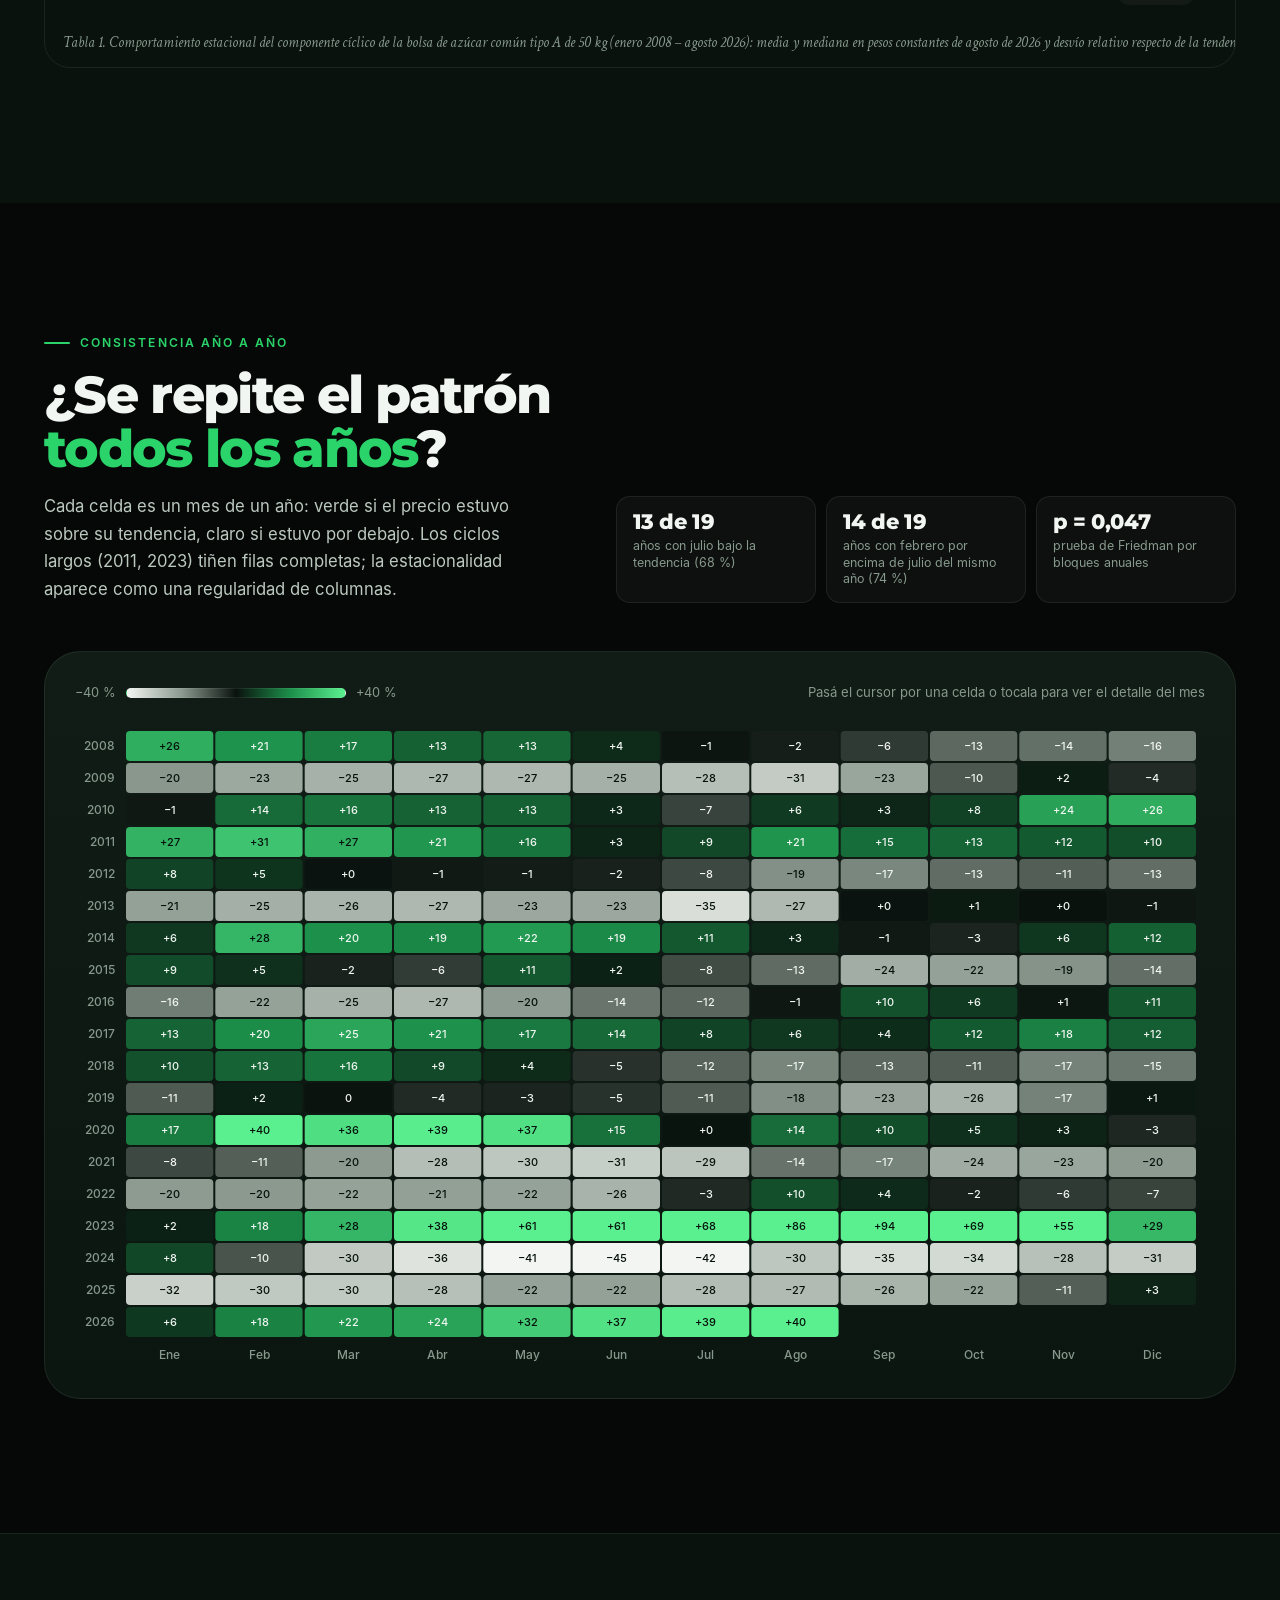
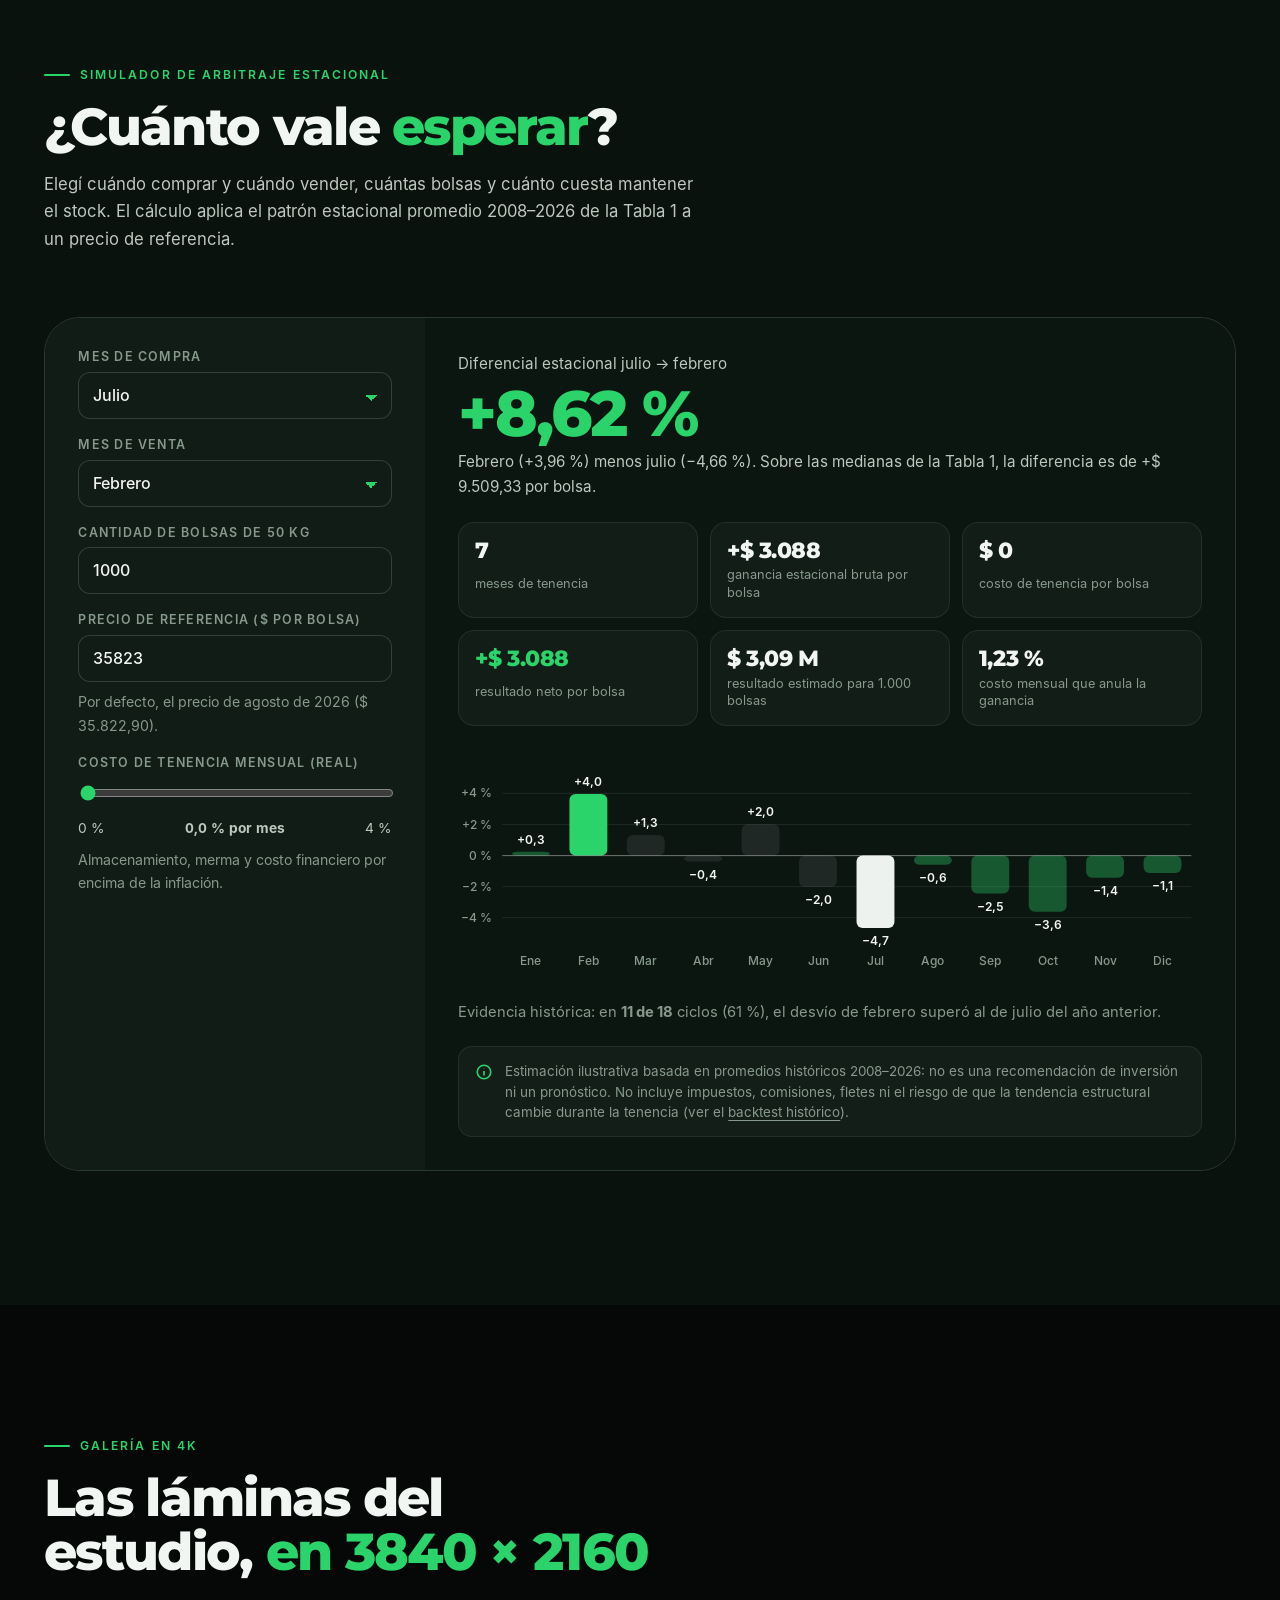
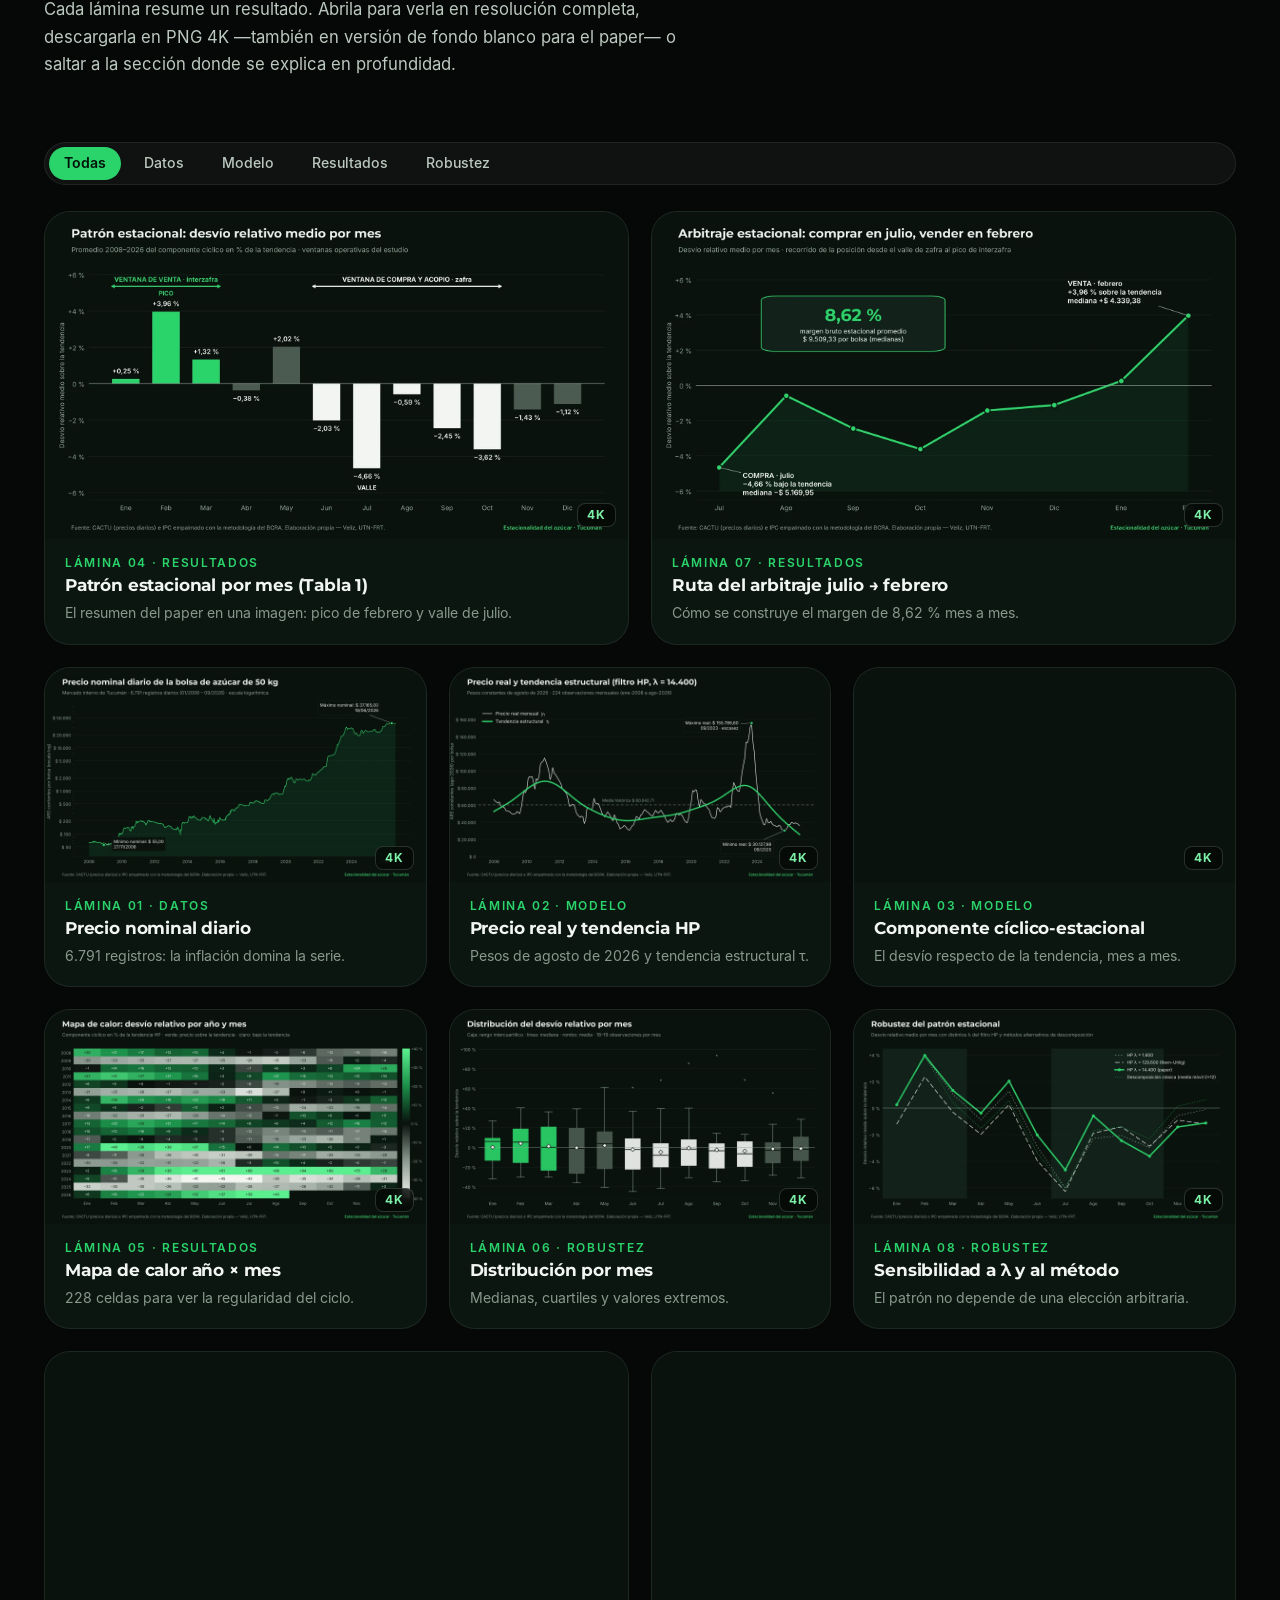
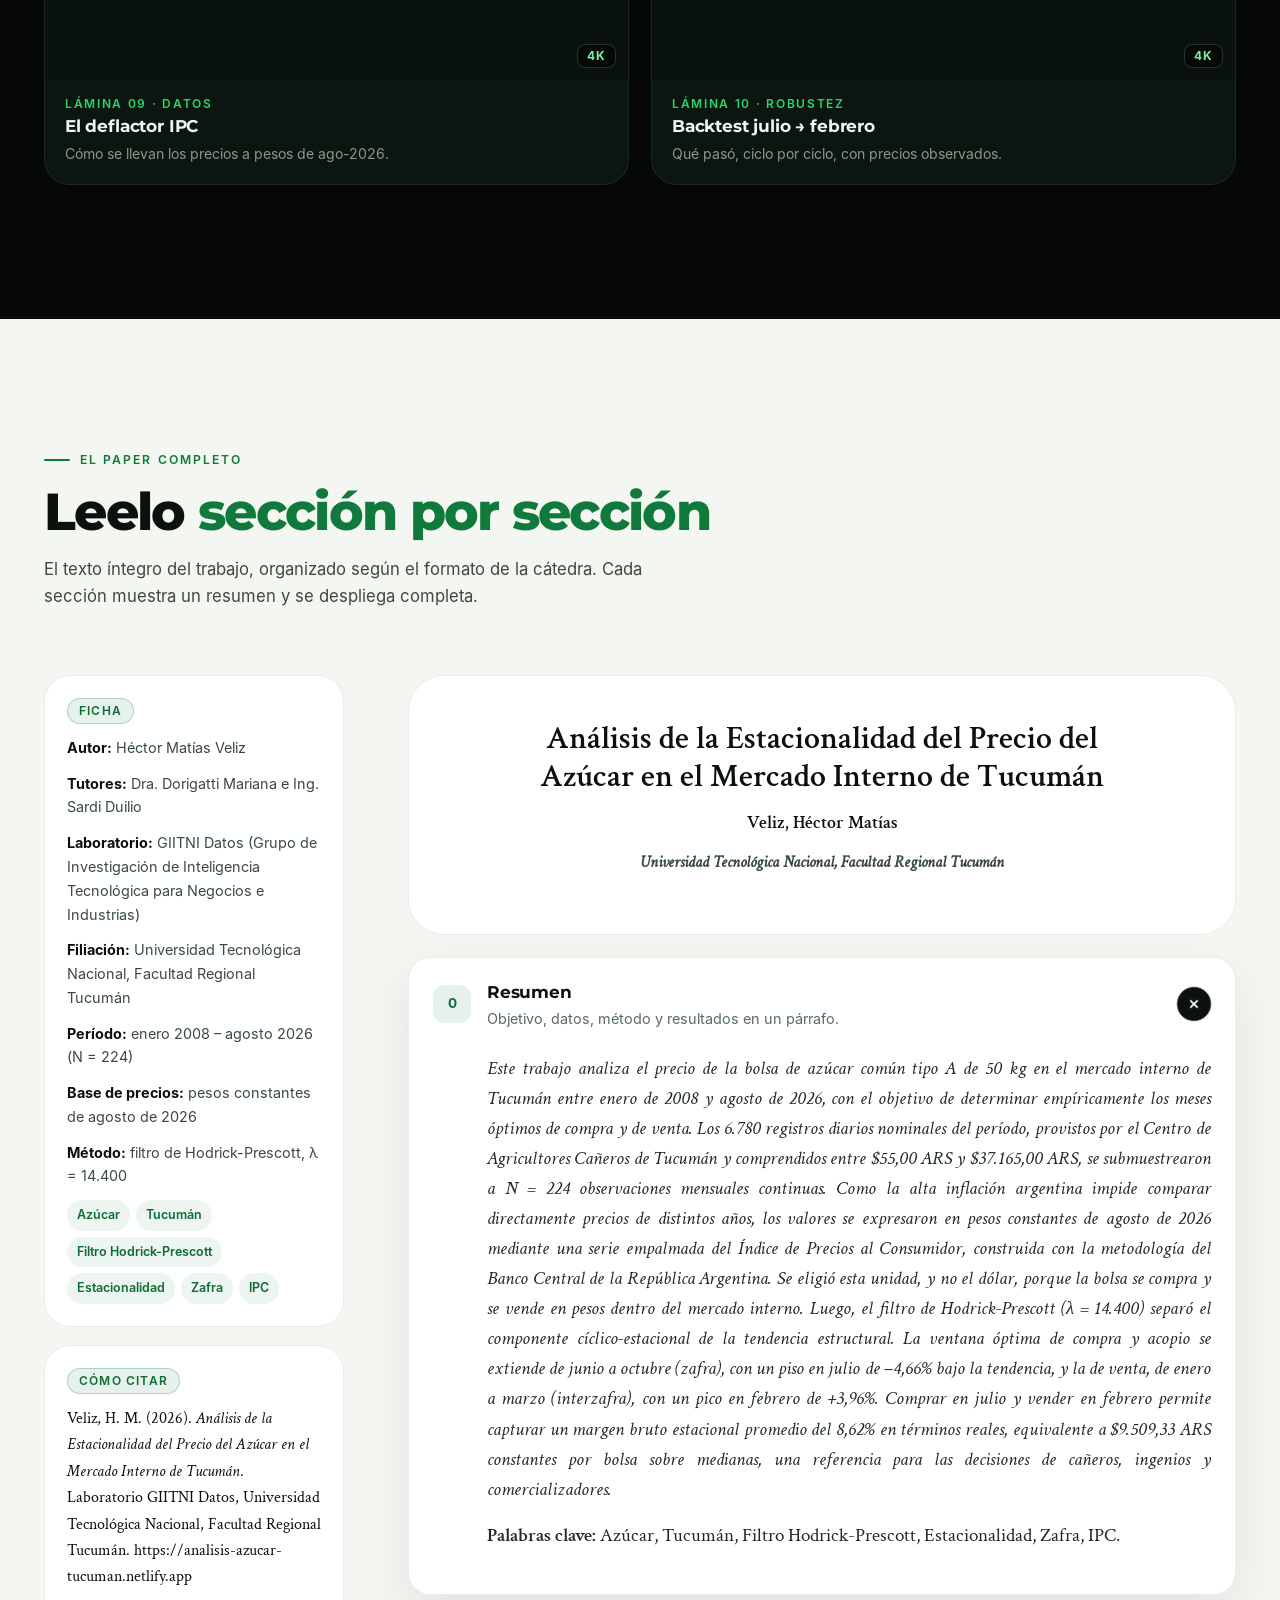
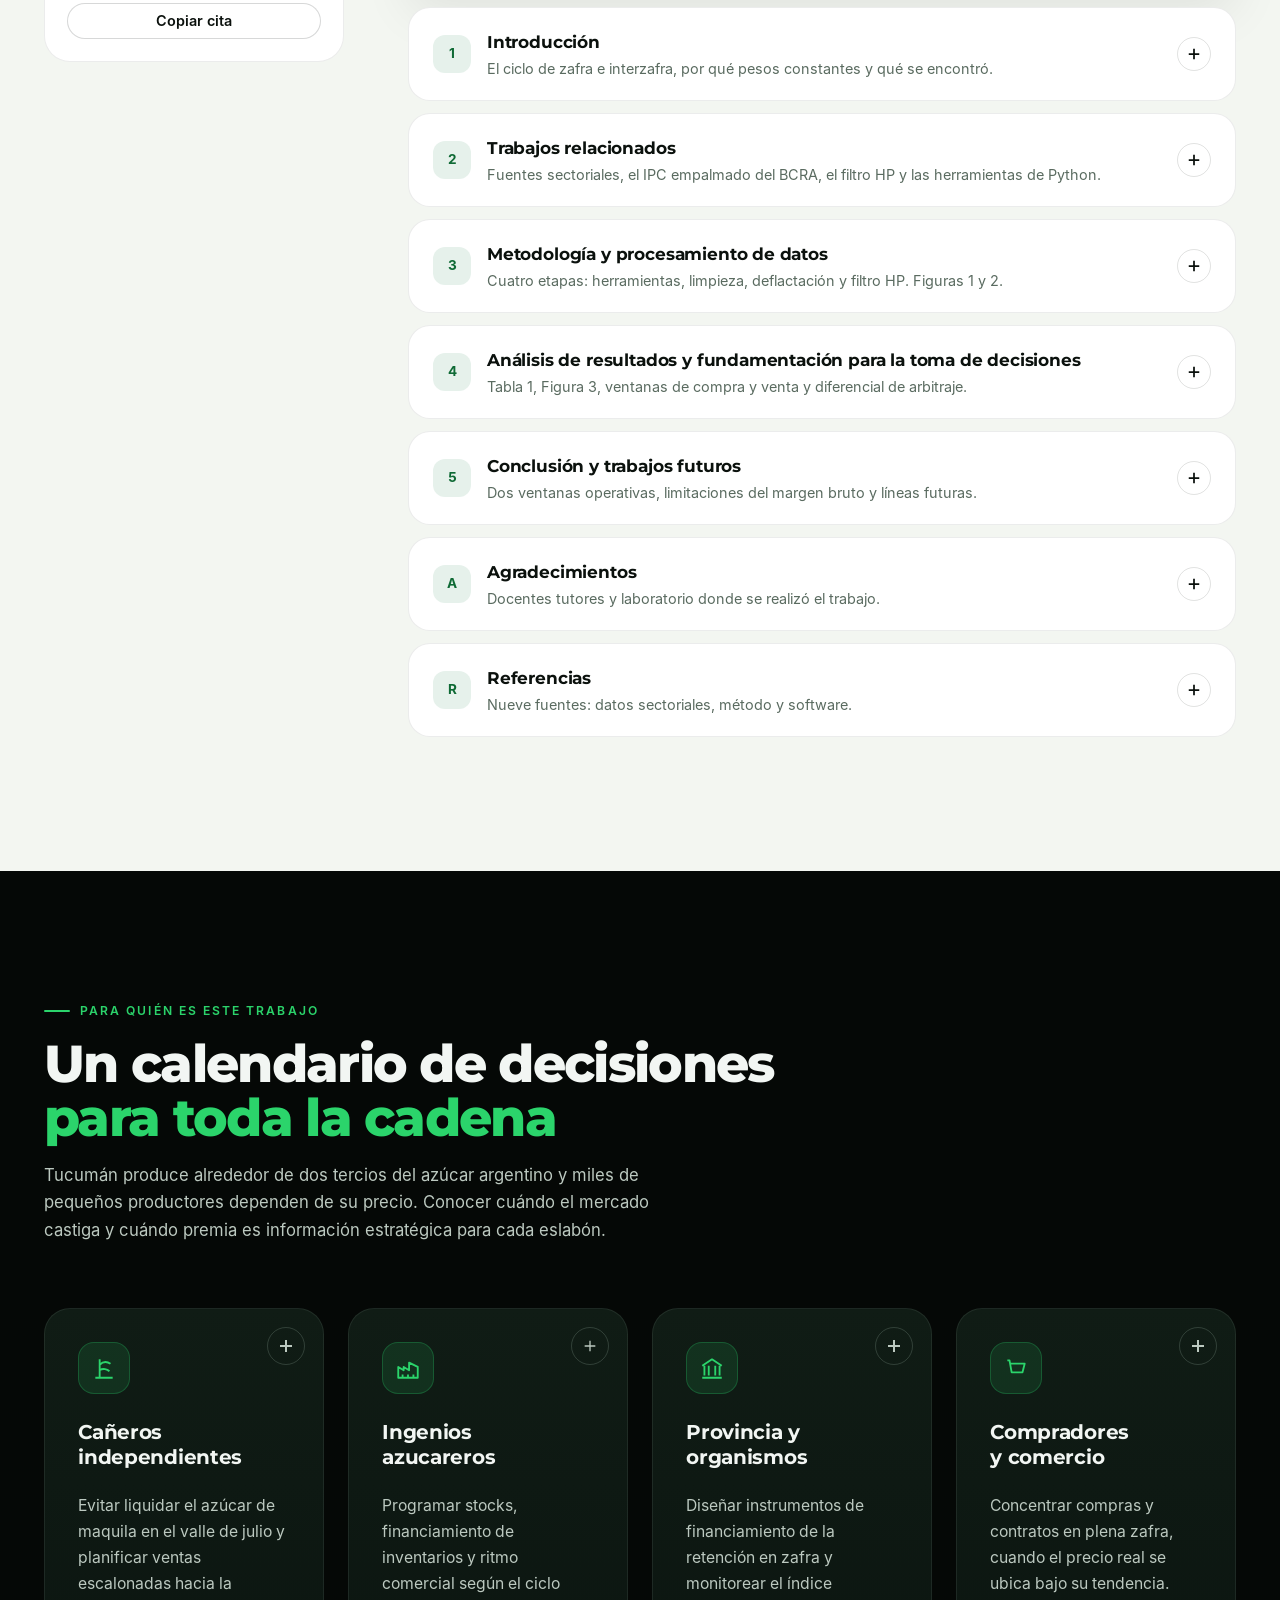
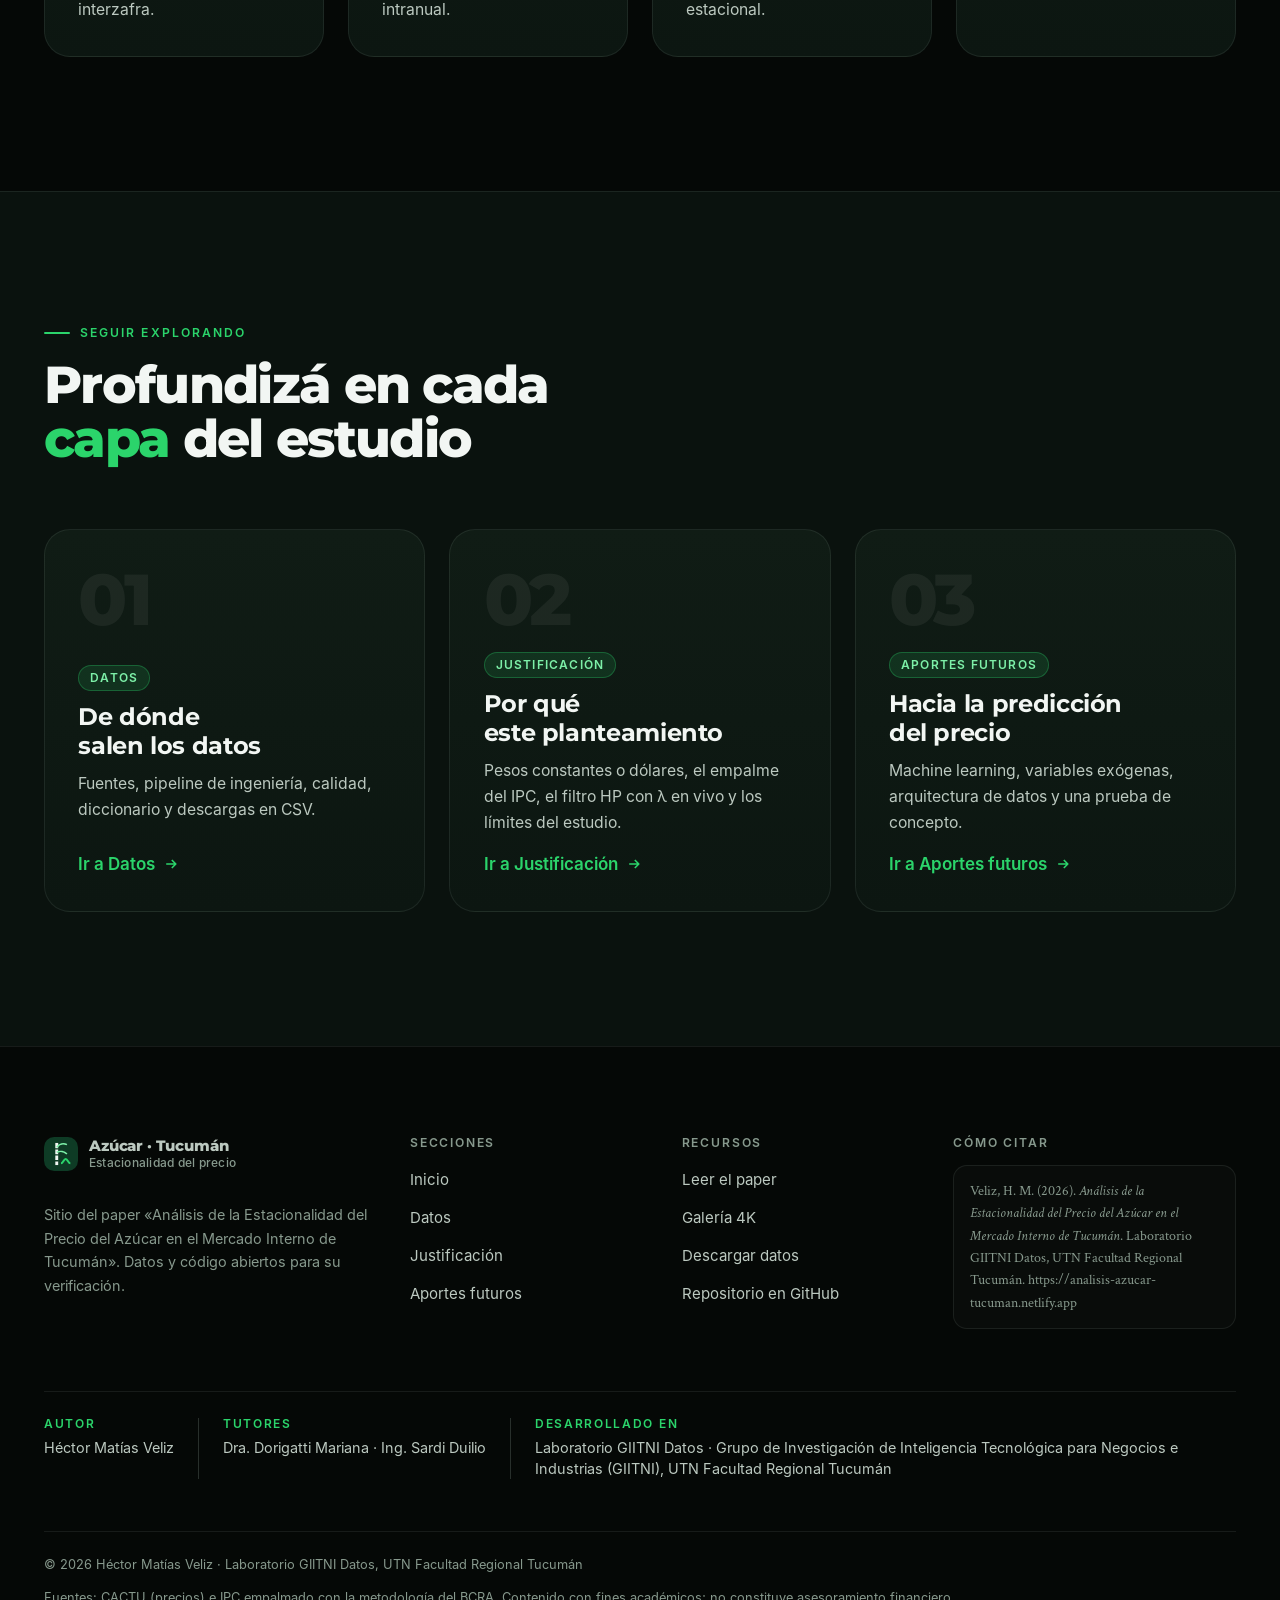
==== commit e640bca4: "Sitio alineado con la versión 4 del paper - Sección del paper con el texto de la V4: resumen, introd" ====
--- a/site/index.html
+++ b/site/index.html
@@ -24,7 +24,7 @@
 <link rel="preload" href="assets/fonts/montserrat-var.woff" as="font" type="font/woff" crossorigin>
 <link rel="preload" href="assets/fonts/inter-regular.woff" as="font" type="font/woff" crossorigin>
 <link rel="preload" as="image" href="assets/img/hero/canaveral-2560.webp" imagesrcset="assets/img/hero/canaveral-1600.webp 1600w, assets/img/hero/canaveral-2560.webp 2560w, assets/img/hero/canaveral-3840.webp 3840w" imagesizes="100vw" media="(min-width: 701px)">
-<link rel="stylesheet" href="assets/css/styles.css?v=3">
+<link rel="stylesheet" href="assets/css/styles.css?v=4">
 <script type="application/ld+json">
 {"@context":"https://schema.org","@type":"ScholarlyArticle","headline":"Análisis de la Estacionalidad del Precio del Azúcar en el Mercado Interno de Tucumán","url":"https://analisis-azucar-tucuman.netlify.app/","image":"https://analisis-azucar-tucuman.netlify.app/assets/img/compartir-1200x630.jpg","inLanguage":"es-AR","author":{"@type":"Person","name":"Héctor Matías Veliz","affiliation":{"@type":"CollegeOrUniversity","name":"Universidad Tecnológica Nacional, Facultad Regional Tucumán"}},"contributor":[{"@type":"Role","roleName":"Tutora","contributor":{"@type":"Person","honorificPrefix":"Dra.","name":"Dorigatti Mariana","familyName":"Dorigatti","givenName":"Mariana"}},{"@type":"Role","roleName":"Tutor","contributor":{"@type":"Person","honorificPrefix":"Ing.","name":"Sardi Duilio","familyName":"Sardi","givenName":"Duilio"}}],"sourceOrganization":{"@type":"ResearchOrganization","name":"Laboratorio GIITNI Datos","parentOrganization":{"@type":"ResearchOrganization","name":"Grupo de Investigación de Inteligencia Tecnológica para Negocios e Industrias (GIITNI)","parentOrganization":{"@type":"CollegeOrUniversity","name":"Universidad Tecnológica Nacional, Facultad Regional Tucumán"}}},"keywords":"Azúcar, Tucumán, Filtro Hodrick-Prescott, Estacionalidad, Zafra, IPC","about":"Estacionalidad del precio de la bolsa de azúcar común tipo A de 50 kg en el mercado interno de Tucumán, 2008–2026"}
 </script>
@@ -80,10 +80,10 @@
       <div><dt>Desarrollado en</dt><dd>Laboratorio GIITNI Datos · UTN Facultad Regional Tucumán</dd></div>
     </dl>
     <div class="cifras" role="list">
-      <div class="cifra" role="listitem"><span class="cifra__valor num" data-contar="6791">6.791</span><span class="cifra__rotulo">registros diarios de precios (CACTU)</span></div>
+      <div class="cifra" role="listitem"><span class="cifra__valor num" data-contar="6780">6.780</span><span class="cifra__rotulo">registros diarios del período (CACTU)</span></div>
       <div class="cifra" role="listitem"><span class="cifra__valor num" data-contar="224">224</span><span class="cifra__rotulo">meses en pesos constantes de agosto de 2026</span></div>
       <div class="cifra" role="listitem"><span class="cifra__valor num">λ = 14.400</span><span class="cifra__rotulo">suavizado del filtro HP para datos mensuales</span></div>
-      <div class="cifra" role="listitem"><span class="cifra__valor num verde" data-contar="8.62" data-dec="2" data-suf=" pp">8,62 pp</span><span class="cifra__rotulo">diferencial real promedio julio → febrero</span></div>
+      <div class="cifra" role="listitem"><span class="cifra__valor num verde" data-contar="8.62" data-dec="2" data-suf=" %">8,62 %</span><span class="cifra__rotulo">margen bruto estacional promedio, julio → febrero</span></div>
       <div class="cifra" role="listitem"><span class="cifra__valor num" data-contar="9509.33" data-dec="0" data-pre="$ ">$ 9.509</span><span class="cifra__rotulo">por bolsa, sobre medianas (ARS de ago-2026)</span></div>
     </div>
   </div>
@@ -118,7 +118,7 @@
           <span class="tarjeta__mas" aria-hidden="true"><svg viewBox="0 0 16 16" fill="none" stroke="currentColor" stroke-width="2" stroke-linecap="round"><path d="M8 2v12M2 8h12"/></svg></span>
           <span class="etiqueta">Arbitraje estacional</span>
           <div style="display:flex;flex-wrap:wrap;align-items:flex-end;gap:12px 28px">
-            <div class="decision__valor num verde">8,62 pp</div>
+            <div class="decision__valor num verde">8,62 %</div>
             <p style="max-width:40ch;margin:0">Comprar en el valle de julio y vender en el pico de febrero captura, en promedio, un margen bruto real, es decir, por encima de la inflación: <b class="num">$ 9.509,33</b> constantes por bolsa sobre medianas.</p>
           </div>
         </article>
@@ -232,7 +232,7 @@
         <button class="nodo nodo--clave" type="button" id="n-arbitraje" data-detalle="d-arbitraje" data-grupo="flujo" data-etiqueta="Bloque 12 · Arbitraje">
           <span class="nodo__sup"><span class="nodo__num">12</span><span class="nodo__abrir"><svg viewBox="0 0 16 16" fill="none" stroke="currentColor" stroke-width="2" stroke-linecap="round"><path d="M8 2v12M2 8h12"/></svg></span></span>
           <span class="nodo__titulo">Diferencial de arbitraje</span>
-          <span class="nodo__dato num">8,62 pp</span>
+          <span class="nodo__dato num">8,62 %</span>
           <span class="nodo__texto">$ 9.509,33 por bolsa sobre medianas</span>
         </button>
       </div>
@@ -309,7 +309,7 @@
     </div>
     <div class="tabla-envoltura mt-3 revelar">
       <table class="tabla" id="tabla1">
-        <caption>Tabla 1. Comportamiento estacional del componente cíclico de la bolsa de azúcar de 50 kg (2008–2026). Valores en ARS constantes de agosto de 2026.</caption>
+        <caption>Tabla 1. Comportamiento estacional del componente cíclico de la bolsa de azúcar común tipo A de 50 kg (enero 2008 – agosto 2026): media y mediana en pesos constantes de agosto de 2026 y desvío relativo respecto de la tendencia.</caption>
         <thead><tr><th class="izq">Mes</th><th class="izq">Fase operativa</th><th>Media cíclica (ARS)</th><th>Mediana cíclica (ARS)</th><th>Desvío relativo (%)</th><th>Años bajo la tendencia</th><th class="izq">Señal de mercado</th></tr></thead>
         <tbody></tbody>
       </table>
@@ -393,9 +393,9 @@
         <span class="figura__imagen"><img src="assets/img/figuras/fig04-patron-estacional-1600.webp?v=2" width="1600" height="900" loading="lazy" decoding="async" alt="Barras del desvío relativo medio por mes: pico en febrero y valle en julio"><span class="figura__4k">4K</span></span>
         <span class="figura__cuerpo"><span class="figura__num">Lámina 04 · Resultados</span><span class="figura__titulo">Patrón estacional por mes (Tabla 1)</span><span class="figura__texto">El resumen del paper en una imagen: pico de febrero y valle de julio.</span></span>
       </button>
-      <button class="figura figura--ancha revelar" type="button" data-cat="resultados" data-num="Lámina 07" data-src4k="assets/img/figuras/fig07-arbitraje-3840.webp?v=2" data-png="assets/img/figuras/fig07-arbitraje-3840.png?v=2" data-paper="assets/img/figuras/fig07-arbitraje-paper-3840.png?v=2" data-enlace="#simulador" data-texto="Recorrido del desvío relativo medio desde el valle de julio hasta el pico de febrero: 8,62 puntos porcentuales de diferencial real, equivalentes a $ 9.509,33 por bolsa sobre medianas.">
-        <span class="figura__imagen"><img src="assets/img/figuras/fig07-arbitraje-1600.webp?v=2" width="1600" height="900" loading="lazy" decoding="async" alt="Línea del desvío relativo desde julio hasta febrero con el diferencial de 8,62 puntos"><span class="figura__4k">4K</span></span>
-        <span class="figura__cuerpo"><span class="figura__num">Lámina 07 · Resultados</span><span class="figura__titulo">Ruta del arbitraje julio → febrero</span><span class="figura__texto">Cómo se construye el diferencial de 8,62 pp mes a mes.</span></span>
+      <button class="figura figura--ancha revelar" type="button" data-cat="resultados" data-num="Lámina 07" data-src4k="assets/img/figuras/fig07-arbitraje-3840.webp?v=3" data-png="assets/img/figuras/fig07-arbitraje-3840.png?v=3" data-paper="assets/img/figuras/fig07-arbitraje-paper-3840.png?v=3" data-enlace="#simulador" data-texto="Recorrido del desvío relativo medio desde el valle de julio hasta el pico de febrero: un margen bruto estacional promedio del 8,62 % en términos reales, equivalentes a $ 9.509,33 por bolsa sobre medianas.">
+        <span class="figura__imagen"><img src="assets/img/figuras/fig07-arbitraje-1600.webp?v=3" width="1600" height="900" loading="lazy" decoding="async" alt="Línea del desvío relativo desde julio hasta febrero con el diferencial de 8,62 puntos"><span class="figura__4k">4K</span></span>
+        <span class="figura__cuerpo"><span class="figura__num">Lámina 07 · Resultados</span><span class="figura__titulo">Ruta del arbitraje julio → febrero</span><span class="figura__texto">Cómo se construye el margen de 8,62 % mes a mes.</span></span>
       </button>
       <button class="figura revelar" type="button" data-cat="datos" data-num="Lámina 01" data-src4k="assets/img/figuras/fig01-nominal-3840.webp?v=2" data-png="assets/img/figuras/fig01-nominal-3840.png?v=2" data-paper="assets/img/figuras/fig01-nominal-paper-3840.png?v=2" data-enlace="datos.html#calidad" data-texto="Serie nominal diaria de CACTU en escala logarítmica: de un mínimo de $ 55,00 (27/11/2008) a un máximo de $ 37.165,00 (18/06/2026). La pendiente refleja la inflación, no el mercado del azúcar.">
         <span class="figura__imagen"><img src="assets/img/figuras/fig01-nominal-1600.webp?v=2" width="1600" height="900" loading="lazy" decoding="async" alt="Serie nominal diaria en escala logarítmica"><span class="figura__4k">4K</span></span>
@@ -468,94 +468,112 @@
         </div>
         <div class="acordeon revelar">
           <details open>
-            <summary><span class="acordeon__num">0</span><span><span class="acordeon__titulo">Resumen</span><span class="acordeon__resumen">Pesos constantes, filtro HP y dos ventanas operativas.</span></span><span class="acordeon__icono"><svg viewBox="0 0 16 16" fill="none" stroke="currentColor" stroke-width="2" stroke-linecap="round" aria-hidden="true"><path d="M8 2v12M2 8h12"/></svg></span></summary>
+            <summary><span class="acordeon__num">0</span><span><span class="acordeon__titulo">Resumen</span><span class="acordeon__resumen">Objetivo, datos, método y resultados en un párrafo.</span></span><span class="acordeon__icono"><svg viewBox="0 0 16 16" fill="none" stroke="currentColor" stroke-width="2" stroke-linecap="round" aria-hidden="true"><path d="M8 2v12M2 8h12"/></svg></span></summary>
             <div class="acordeon__contenido">
-              <p class="resumen-paper">El presente trabajo analiza la evolución histórica del precio de la bolsa de azúcar de 50 kg en el mercado interno de Tucumán. Como la alta inflación argentina impide comparar directamente precios de distintos años, los valores nominales desde 2008 se expresaron en pesos constantes de agosto de 2026 mediante una serie empalmada del Índice de Precios al Consumidor (IPC), construida con la metodología del Banco Central de la República Argentina (BCRA). Se eligió esta unidad, y no el dólar, porque la bolsa se compra y se vende en pesos dentro del mercado interno: su valor en poder de compra local es la medida más directa para quienes participan de él. Seguidamente, se empleó el filtro de Hodrick-Prescott para descomponer la serie real, aislando el componente cíclico-estacional de su tendencia estructural. Los resultados revelan que el momento óptimo para la compra (menor precio relativo) ocurre entre junio y octubre, durante la zafra cañera, con un piso en julio, y que el mejor momento para la venta (mayor precio relativo) se presenta entre enero y marzo, en el período de interzafra, con un pico en febrero. Este análisis facilita la toma de decisiones para maximizar el rédito económico.</p>
+              <p class="resumen-paper">Este trabajo analiza el precio de la bolsa de azúcar común tipo A de 50 kg en el mercado interno de Tucumán entre enero de 2008 y agosto de 2026, con el objetivo de determinar empíricamente los meses óptimos de compra y de venta. Los 6.780 registros diarios nominales del período, provistos por el Centro de Agricultores Cañeros de Tucumán y comprendidos entre $55,00 ARS y $37.165,00 ARS, se submuestrearon a <i>N</i> = 224 observaciones mensuales continuas. Como la alta inflación argentina impide comparar directamente precios de distintos años, los valores se expresaron en pesos constantes de agosto de 2026 mediante una serie empalmada del Índice de Precios al Consumidor, construida con la metodología del Banco Central de la República Argentina. Se eligió esta unidad, y no el dólar, porque la bolsa se compra y se vende en pesos dentro del mercado interno. Luego, el filtro de Hodrick-Prescott (λ = 14.400) separó el componente cíclico-estacional de la tendencia estructural. La ventana óptima de compra y acopio se extiende de junio a octubre (zafra), con un piso en julio de −4,66% bajo la tendencia, y la de venta, de enero a marzo (interzafra), con un pico en febrero de +3,96%. Comprar en julio y vender en febrero permite capturar un margen bruto estacional promedio del 8,62% en términos reales, equivalente a $9.509,33 ARS constantes por bolsa sobre medianas, una referencia para las decisiones de cañeros, ingenios y comercializadores.</p>
               <p><b>Palabras clave:</b> Azúcar, Tucumán, Filtro Hodrick-Prescott, Estacionalidad, Zafra, IPC.</p>
             </div>
           </details>
           <details>
-            <summary><span class="acordeon__num">1</span><span><span class="acordeon__titulo">Introducción</span><span class="acordeon__resumen">Por qué medir el precio en pesos constantes y qué pregunta busca responder el estudio.</span></span><span class="acordeon__icono"><svg viewBox="0 0 16 16" fill="none" stroke="currentColor" stroke-width="2" stroke-linecap="round" aria-hidden="true"><path d="M8 2v12M2 8h12"/></svg></span></summary>
+            <summary><span class="acordeon__num">1</span><span><span class="acordeon__titulo">Introducción</span><span class="acordeon__resumen">El ciclo de zafra e interzafra, por qué pesos constantes y qué se encontró.</span></span><span class="acordeon__icono"><svg viewBox="0 0 16 16" fill="none" stroke="currentColor" stroke-width="2" stroke-linecap="round" aria-hidden="true"><path d="M8 2v12M2 8h12"/></svg></span></summary>
             <div class="acordeon__contenido">
-              <p>El mercado del azúcar en la provincia de Tucumán es altamente dinámico y está condicionado por los ciclos de la zafra cañera. Para estudiar sus precios a lo largo de casi dos décadas es necesario expresarlos en una misma unidad, ya que con la inflación argentina un peso de 2008 y uno de 2026 no tienen el mismo poder de compra. Aunque en el país es habitual medir los precios en dólares, en este trabajo se optó por pesos constantes, porque la bolsa se comercializa en pesos dentro del mercado interno; la sección de metodología desarrolla esta elección.</p>
-              <p>En consecuencia, el presente trabajo ajusta los precios con coeficientes derivados de una serie empalmada del IPC elaborada con la metodología del Banco Central de la República Argentina [2], lo que permite analizar el comportamiento estacional de la bolsa de 50 kg e identificar en qué mes resulta más conveniente comprar y en cuál vender.</p>
+              <p>El mercado del azúcar en la provincia de Tucumán es altamente dinámico y se encuentra condicionado por el ciclo biológico e industrial de la caña de azúcar, que alterna un período de molienda o zafra (aproximadamente de mayo a noviembre) con un receso fabril o interzafra [4], [5]. Durante la zafra, el ingreso masivo de producto terminado al mercado presiona los precios a la baja, mientras que en la interzafra la merma de stocks tiende a revalorizarlos.</p>
+              <p>Para estudiar estos precios a lo largo de casi dos décadas es necesario expresarlos en una misma unidad, ya que con la inflación argentina un peso de 2008 y uno de 2026 no tienen el mismo poder de compra. Aunque en el país es habitual medir los precios en dólares, en este trabajo se optó por pesos constantes, porque la bolsa se comercializa en pesos dentro del mercado interno; la sección de metodología desarrolla esta elección. En consecuencia, el presente trabajo ajusta los precios de la bolsa de 50 kg informados por el Centro de Agricultores Cañeros de Tucumán (CACTU) [1] con coeficientes derivados de una serie empalmada del Índice de Precios al Consumidor (IPC) elaborada con la metodología del Banco Central de la República Argentina [2]. Luego, la serie resultante se descompone con el filtro de Hodrick-Prescott [3], lo que permite analizar el comportamiento estacional del precio e identificar en qué meses resulta más conveniente comprar y en cuáles vender.</p>
+              <p>El análisis muestra que la ventana óptima de compra y acopio abarca de junio a octubre, con un piso estacional en julio, y que la ventana óptima de venta y liquidación se ubica entre enero y marzo, con un pico en febrero. El diferencial entre ambos extremos alcanza un margen bruto estacional promedio del 8,62% en términos reales. El resto del trabajo se organiza del siguiente modo: se revisan los trabajos relacionados, se describe la metodología y el procesamiento de datos, se presentan y discuten los resultados y, finalmente, se exponen las conclusiones y líneas de trabajo futuro.</p>
             </div>
           </details>
           <details>
-            <summary><span class="acordeon__num">2</span><span><span class="acordeon__titulo">Trabajos relacionados</span><span class="acordeon__resumen">Fuentes sectoriales, el IPC empalmado del BCRA y el filtro de Hodrick-Prescott.</span></span><span class="acordeon__icono"><svg viewBox="0 0 16 16" fill="none" stroke="currentColor" stroke-width="2" stroke-linecap="round" aria-hidden="true"><path d="M8 2v12M2 8h12"/></svg></span></summary>
+            <summary><span class="acordeon__num">2</span><span><span class="acordeon__titulo">Trabajos relacionados</span><span class="acordeon__resumen">Fuentes sectoriales, el IPC empalmado del BCRA, el filtro HP y las herramientas de Python.</span></span><span class="acordeon__icono"><svg viewBox="0 0 16 16" fill="none" stroke="currentColor" stroke-width="2" stroke-linecap="round" aria-hidden="true"><path d="M8 2v12M2 8h12"/></svg></span></summary>
             <div class="acordeon__contenido">
-              <p>A nivel sectorial, el Centro de Agricultores Cañeros de Tucumán (CACTU) [1] provee la serie histórica de cotizaciones de la bolsa de azúcar en el mercado interno, mientras que organismos como la Estación Experimental Agroindustrial Obispo Colombres (EEAOC) [4] y el Instituto de Promoción del Azúcar y Alcohol de Tucumán (IPAAT) [5] han recabado datos fundamentales sobre el volumen de molienda y los rendimientos de cada zafra.</p>
-              <p>Desde el enfoque econométrico, la evaluación de commodities agrícolas en economías inflacionarias recomienda ajustar por índices de precios internos y aislar el ruido del mercado empleando la descomposición de series temporales. En el caso argentino, ante los cuestionamientos que recibió el IPC oficial entre 2007 y 2015 y la interrupción de su publicación durante la emergencia estadística de 2016, el Banco Central de la República Argentina construye una serie de largo plazo que empalma índices del INDEC con los de la provincia de San Luis y de la Ciudad Autónoma de Buenos Aires [2]; es la serie que utiliza este trabajo. El filtro de Hodrick y Prescott [3] es la herramienta metodológica predominante para extraer la tendencia estructural y capturar fielmente las dinámicas de zafra e interzafra.</p>
-              <p>En el plano computacional, el trabajo se apoya en el ecosistema científico de Python: Pandas [6] para la manipulación de series de tiempo, Statsmodels [7] para el filtrado econométrico, Matplotlib [8] para la visualización y Jupyter [9] como entorno de cómputo reproducible.</p>
+              <p>A nivel sectorial, el Centro de Agricultores Cañeros de Tucumán (CACTU) sistematiza las cotizaciones diarias de la bolsa de azúcar común tipo A en el mercado interno [1], mientras que la Estación Experimental Agroindustrial Obispo Colombres (EEAOC) [4] y el Instituto de Promoción del Azúcar y Alcohol de Tucumán (IPAAT) [5] relevan información agrometeorológica, volúmenes de molienda, producción física de azúcar y elaboración de alcohol, variables que explican la dinámica de la oferta a lo largo de la zafra. En el plano macroeconómico, ante los cuestionamientos que recibió el IPC oficial entre 2007 y 2015 y la interrupción de su publicación durante la emergencia estadística de 2016, el Banco Central de la República Argentina (BCRA) construye una serie de largo plazo que empalma índices del Instituto Nacional de Estadística y Censos (INDEC) con los de la provincia de San Luis y de la Ciudad Autónoma de Buenos Aires [2]; es la serie que utiliza este trabajo para expresar los precios en moneda constante.</p>
+              <p>Desde el enfoque econométrico, la evaluación de <i>commodities</i> agrícolas en contextos inflacionarios recomienda deflactar por índices de precios internos y aislar el ruido de mercado mediante la descomposición de series temporales. El filtro de Hodrick-Prescott [3] constituye una herramienta metodológica de amplia difusión para extraer la tendencia estructural de largo plazo y capturar las fluctuaciones cíclicas asociadas a la alternancia entre zafra e interzafra.</p>
+              <p>En el plano computacional, el ecosistema científico de Python ofrece herramientas consolidadas para la investigación reproducible: Pandas para estructuras de datos y manipulación de series de tiempo [6], Statsmodels para el modelado econométrico y estadístico [7], Matplotlib para la visualización científica [8] y Jupyter Notebook como formato de publicación de flujos de trabajo computacionales reproducibles [9].</p>
             </div>
           </details>
           <details>
-            <summary><span class="acordeon__num">3</span><span><span class="acordeon__titulo">Metodología y procesamiento de datos</span><span class="acordeon__resumen">Cuatro etapas: herramientas, limpieza, deflactación y filtro HP.</span></span><span class="acordeon__icono"><svg viewBox="0 0 16 16" fill="none" stroke="currentColor" stroke-width="2" stroke-linecap="round" aria-hidden="true"><path d="M8 2v12M2 8h12"/></svg></span></summary>
+            <summary><span class="acordeon__num">3</span><span><span class="acordeon__titulo">Metodología y procesamiento de datos</span><span class="acordeon__resumen">Cuatro etapas: herramientas, limpieza, deflactación y filtro HP. Figuras 1 y 2.</span></span><span class="acordeon__icono"><svg viewBox="0 0 16 16" fill="none" stroke="currentColor" stroke-width="2" stroke-linecap="round" aria-hidden="true"><path d="M8 2v12M2 8h12"/></svg></span></summary>
             <div class="acordeon__contenido">
-              <p>Para responder a la problemática del sesgo inflacionario y aislar el comportamiento estacional puro de la bolsa de azúcar común tipo A de 50 kg en el mercado interno de Tucumán, se diseñó un flujo de trabajo de ingeniería de datos y modelado econométrico estructurado en cuatro etapas secuenciales.</p>
+              <p>Para responder a la problemática del sesgo inflacionario y aislar el comportamiento estacional de la bolsa de azúcar común tipo A de 50 kg en el mercado interno de Tucumán, se diseñó un flujo de trabajo de ingeniería de datos y modelado econométrico estructurado en cuatro etapas secuenciales.</p>
               <h4>1. Arquitectura tecnológica y herramientas</h4>
-              <p>El procesamiento, limpieza, alineación temporal y modelado estadístico se implementó íntegramente en el lenguaje de programación Python (versión 3.13), ejecutado sobre el entorno interactivo Jupyter Notebook dentro de Visual Studio Code. La arquitectura de librerías científicas se compuso de:</p>
+              <p>El procesamiento, la limpieza, la alineación temporal y el modelado estadístico se implementaron íntegramente en Python (versión 3.13), sobre el entorno interactivo Jupyter Notebook [9] dentro de Visual Studio Code. La arquitectura de librerías científicas se compuso de:</p>
               <ul>
-                <li><b>Pandas y NumPy:</b> ingesta de archivos en formato plano (CSV) y hojas de cálculo (.xlsx), limpieza de cadenas de caracteres, manejo de valores nulos (NaN), indexación de series de tiempo (DatetimeIndex) y álgebra vectorial.</li>
-                <li><b>Statsmodels (statsmodels.api):</b> ejecución algorítmica del filtro econométrico de Hodrick-Prescott (sm.tsa.filters.hpfilter) en la descomposición de la serie temporal.</li>
-                <li><b>Matplotlib (pyplot y dates):</b> visualización científica de alta resolución, trazado de tendencias estructurales, ondas cíclicas y formateo de ejes temporales.</li>
+                <li><b>Pandas y NumPy</b> [6]<b>:</b> ingesta de archivos planos (CSV) y hojas de cálculo (.xlsx, mediante openpyxl), limpieza de cadenas de caracteres, manejo de valores nulos (NaN), indexación de series de tiempo (DatetimeIndex) y álgebra vectorial.</li>
+                <li><b>Statsmodels</b> [7]<b>:</b> ejecución algorítmica del filtro de Hodrick-Prescott (sm.tsa.filters.hpfilter) para la descomposición de la serie temporal.</li>
+                <li><b>Matplotlib</b> [8]<b>:</b> visualización científica de alta resolución, trazado de tendencias estructurales y ondas cíclicas, y formateo de ejes temporales.</li>
               </ul>
-              <h4>2. Adquisición, limpieza y estandarización de datos (data wrangling)</h4>
-              <p>Se trabajó con dos fuentes primarias de datos. La <b>serie histórica del precio del azúcar</b> fue provista por el Centro de Agricultores Cañeros de Tucumán (CACTU), con registros diarios desde el 1 de enero de 2008. Dado que las planillas originales presentaban una estructura matricial fragmentada en múltiples bloques horizontales y verticales por año y mes, se desarrolló un algoritmo de extracción automatizado en Pandas. Este proceso eliminó caracteres no numéricos (símbolos monetarios, separadores de miles y leyendas como «s/c»), transformó las fechas al estándar ISO 8601 (AAAA-MM-DD) y consolidó una serie continua de 6.791 registros diarios, donde el valor nominal osciló entre un mínimo de $55,00 ARS en 2008 y un máximo nominal de $37.165,00 ARS en 2026.</p>
-              <p>La <b>serie del Índice de Precios al Consumidor (IPC)</b> no corresponde a un único índice oficial: se utilizó la serie que el Banco Central de la República Argentina construye, mediante empalme hacia atrás, para su Índice de Tipo de Cambio Real Multilateral [2]. Dentro del período de estudio, esa serie toma el IPC de la provincia de San Luis hasta julio de 2012; el promedio simple de las variaciones de los IPC de la Ciudad Autónoma de Buenos Aires y de San Luis entre agosto de 2012 y abril de 2016; el IPC del Gran Buenos Aires del INDEC entre mayo y diciembre de 2016, y el IPC nacional del INDEC desde enero de 2017. A partir de ella se obtuvieron los coeficientes de actualización mensual que expresan cada mes en pesos de agosto de 2026.</p>
+              <h4>2. Adquisición, limpieza y estandarización de datos (<i>data wrangling</i>)</h4>
+              <p>Se trabajó con dos fuentes primarias de datos:</p>
+              <ol>
+                <li><b>Serie histórica del precio del azúcar:</b> provista por CACTU [1] en una planilla con registros diarios desde el 1 de enero de 2008 hasta el 11 de septiembre de 2026, fecha de su descarga. Dado que la planilla presentaba una estructura matricial fragmentada en múltiples bloques por año y mes, se desarrolló un algoritmo de extracción automatizado en Pandas que localizó cada bloque, convirtió los precios a valores numéricos (quitando símbolos monetarios y separadores de miles, y dejando como dato faltante, no como cero, las celdas sin cotización, como «s/c»), interpretó las fechas en formato día/mes/año y las expresó en el estándar ISO 8601 (AAAA-MM-DD), y eliminó las fechas duplicadas. Se obtuvo así una serie continua de 6.791 registros diarios nominales, con un mínimo de $55,00 ARS en 2008 y un máximo de $37.165,00 ARS en 2026, de los cuales 6.780 corresponden al período de estudio (enero de 2008 a agosto de 2026). La serie cubre todos los días calendario, salvo 38 días sin cotización: dos huecos prolongados, de 12 días a fines de enero de 2009 y de 20 días a principios de febrero de 2019, y seis días aislados entre 2018 y 2020, por lo que los promedios de esos meses se calculan con menos días.</li>
+                <li><b>Serie del Índice de Precios al Consumidor (IPC):</b> no corresponde a un único índice oficial, sino a la serie que el BCRA construye, mediante empalme hacia atrás, para su Índice de Tipo de Cambio Real Multilateral [2]. Dentro del período de estudio, esa serie toma el IPC de la provincia de San Luis hasta julio de 2012; el promedio simple de las variaciones de los IPC de la Ciudad Autónoma de Buenos Aires y de San Luis entre agosto de 2012 y abril de 2016; el IPC del Gran Buenos Aires del INDEC entre mayo y diciembre de 2016, y el IPC nacional del INDEC desde enero de 2017. A partir de ella se obtuvieron los coeficientes de actualización mensual que expresan cada mes en pesos de agosto de 2026.</li>
+              </ol>
               <p>Se eligió trabajar en pesos constantes, y no en dólares, por la naturaleza del mercado estudiado: la bolsa se compra y se vende en pesos, y en pesos se pagan también la cosecha, los fletes y el resto de los costos de cañeros e ingenios. Expresar el precio en dólares es habitual en Argentina y útil para otras preguntas, como la comparación con la paridad de exportación; sin embargo, la cotización del dólar —y en especial la del mercado informal— sigue su propia dinámica, influida por la política cambiaria y por la brecha entre mercados, que se sumaría a la del precio del azúcar y haría más difícil distinguir su patrón estacional. Medir en pesos de poder adquisitivo constante permite observar con mayor claridad el comportamiento propio del mercado azucarero.</p>
-              <p>Para compatibilizar ambas fuentes de distinta granulometría temporal (diaria vs. mensual) y mitigar la microvolatilidad de las cotizaciones diarias, se aplicó una técnica de submuestreo (downsampling) mediante la función .resample('MS').mean() de Pandas. Esto agrupó los precios diarios fijando el índice al primer día de cada mes (Month Start) y calculó la media aritmética simple mensual, dando como resultado exactamente N = 224 observaciones mensuales continuas entre enero de 2008 y agosto de 2026.</p>
+              <p>Para compatibilizar ambas fuentes de distinta granularidad temporal (diaria y mensual) y mitigar la microvolatilidad de las cotizaciones diarias, se aplicó un submuestreo (<i>downsampling</i>) mediante la función .resample('MS').mean() de Pandas. Esta operación agrupó los 6.780 precios diarios del período de estudio fijando el índice en el primer día de cada mes (<i>Month Start</i>) y calculó la media aritmética mensual, obteniéndose <i>N</i> = 224 observaciones mensuales continuas entre enero de 2008 y agosto de 2026.</p>
               <h4>3. Deflactación y construcción de la serie en valores constantes</h4>
-              <p>Mediante una operación relacional de intersección interna (pd.merge con clave en el período mensual), se alinearon los 224 promedios mensuales nominales con sus respectivos coeficientes de ajuste del IPC. El precio real expresado en pesos constantes de agosto de 2026 para cada mes t se obtuvo mediante la ecuación:</p>
+              <p>Mediante una intersección interna (pd.merge con clave en el período mensual) se alinearon los 224 promedios mensuales nominales con sus respectivos coeficientes de ajuste del IPC. El precio real, expresado en pesos constantes de agosto de 2026, se obtuvo para cada mes <i>t</i> mediante la ecuación:</p>
               <div class="ecuacion" data-formula="deflactacion" data-alt="Precio real igual a precio nominal por coeficiente IPC a agosto de 2026"></div>
-              <p>Al eliminar el velo monetario de la inflación acumulada, la serie real presenta un valor histórico promedio de $60.042,71 ARS, una mediana de $52.544,84 ARS, un desvío estándar de $24.205,77 ARS, un mínimo real de $30.127,98 ARS y un pico máximo real de $155.786,60 ARS en momentos de escasez crítica.</p>
+              <p>Una vez removido el efecto de la inflación acumulada, la serie real presenta una media histórica de $60.042,71 ARS, una mediana de $52.544,84 ARS, un desvío estándar de $24.205,77 ARS, un mínimo real de $30.127,98 ARS (septiembre de 2025) y un máximo real de $155.786,60 ARS (septiembre de 2023). La Figura 1 muestra la evolución de la serie histórica del precio real ajustado por IPC.</p>
+              <figure class="figura-paper">
+                <a href="assets/img/paper/figura1-precio-real.png"><img src="assets/img/paper/figura1-precio-real-1600.webp" width="1600" height="813" alt="Línea del precio real mensual de la bolsa de 50 kg entre 2008 y 2026, con picos en 2011 y 2023 y la media histórica de 60.042,71 pesos." loading="lazy" decoding="async"></a>
+                <figcaption>Figura 1. Serie histórica del precio real de la bolsa de azúcar común tipo A de 50 kg ajustado por IPC, en pesos constantes de agosto de 2026 (enero 2008 – agosto 2026).</figcaption>
+              </figure>
               <h4>4. Descomposición econométrica mediante el filtro de Hodrick-Prescott</h4>
-              <p>Para separar la tendencia estructural de largo plazo (τ<sub>t</sub>) del componente cíclico-estacional de corto plazo (c<sub>t</sub>), se modeló la serie temporal real bajo un esquema aditivo:</p>
-              <div class="ecuacion" data-formula="aditivo" data-alt="y sub t igual a tau sub t más c sub t"></div>
-              <p>El filtro de Hodrick-Prescott obtiene la serie de tendencia τ<sub>t</sub> resolviendo el siguiente problema de optimización convexa, que minimiza la suma de las desviaciones cuadráticas del ciclo penalizando la aceleración (cambios en la pendiente) de la tendencia:</p>
+              <p>Para separar la tendencia estructural de largo plazo (τ<sub>t</sub>) del componente cíclico-estacional de corto plazo (c<sub>t</sub>), se modeló la serie real bajo un esquema aditivo:</p>
+              <div class="ecuacion" data-formula="aditivo" data-alt="y sub t igual a tau sub t más c sub t, para t de 1 a T"></div>
+              <p>El filtro de Hodrick-Prescott [3] obtiene la tendencia τ<sub>t</sub> resolviendo el siguiente problema de optimización convexa, que minimiza la suma de las desviaciones cuadráticas del ciclo penalizando la aceleración (cambios en la pendiente) de la tendencia:</p>
               <div class="ecuacion" data-formula="hp" data-alt="Problema de minimización del filtro de Hodrick-Prescott"></div>
-              <p>Donde el hiperparámetro λ controla la suavidad de la tendencia estructural. Siguiendo el estándar de la literatura econométrica para series temporales de frecuencia estrictamente mensual, se fijó λ = 14.400.</p>
+              <p>El hiperparámetro λ controla la suavidad de la tendencia estructural. Siguiendo el estándar de la literatura econométrica para series de frecuencia mensual, se fijó λ = 14.400. La Figura 2 presenta la descomposición resultante en tendencia y ciclo.</p>
+              <figure class="figura-paper">
+                <a href="assets/img/paper/figura2-descomposicion-hp.png"><img src="assets/img/paper/figura2-descomposicion-hp-1600.webp" width="1600" height="1168" alt="Dos paneles: arriba, el precio real con su tendencia del filtro de Hodrick-Prescott; abajo, el componente cíclico-estacional que oscila alrededor de cero." loading="lazy" decoding="async"></a>
+                <figcaption>Figura 2. Descomposición de la serie real en tendencia estructural (τ<sub>t</sub>) y componente cíclico-estacional (c<sub>t</sub>) mediante el filtro de Hodrick-Prescott (λ = 14.400).</figcaption>
+              </figure>
             </div>
           </details>
           <details>
-            <summary><span class="acordeon__num">4</span><span><span class="acordeon__titulo">Análisis de resultados y fundamentación para la toma de decisiones</span><span class="acordeon__resumen">Tabla 1, ventanas de compra y venta y diferencial de arbitraje.</span></span><span class="acordeon__icono"><svg viewBox="0 0 16 16" fill="none" stroke="currentColor" stroke-width="2" stroke-linecap="round" aria-hidden="true"><path d="M8 2v12M2 8h12"/></svg></span></summary>
+            <summary><span class="acordeon__num">4</span><span><span class="acordeon__titulo">Análisis de resultados y fundamentación para la toma de decisiones</span><span class="acordeon__resumen">Tabla 1, Figura 3, ventanas de compra y venta y diferencial de arbitraje.</span></span><span class="acordeon__icono"><svg viewBox="0 0 16 16" fill="none" stroke="currentColor" stroke-width="2" stroke-linecap="round" aria-hidden="true"><path d="M8 2v12M2 8h12"/></svg></span></summary>
             <div class="acordeon__contenido">
-              <p>Una vez extraído el vector del componente cíclico (c<sub>t</sub> = y<sub>t</sub> − τ<sub>t</sub>) para los 224 meses de estudio, se realizó una agregación estadística agrupando los residuos por mes calendario (m ∈ {1, …, 12}) para aislar el patrón estacional intranual del mercado azucarero en Tucumán. La Tabla 1 resume las métricas del desvío cíclico expresadas en pesos constantes de agosto de 2026 y en variación porcentual respecto de la tendencia estructural.</p>
-              <div class="tabla-envoltura"><table class="tabla" id="tabla1-paper"><caption>Tabla 1. Comportamiento estacional del componente cíclico de la bolsa de azúcar de 50 kg (2008–2026).</caption><thead><tr><th class="izq">Mes</th><th class="izq">Fase operativa</th><th>Media cíclica (ARS)</th><th>Mediana cíclica (ARS)</th><th>Desvío relativo (%)</th><th class="izq">Señal de mercado</th></tr></thead><tbody></tbody></table></div>
+              <p>Una vez extraído el componente cíclico (c<sub>t</sub> = y<sub>t</sub> − τ<sub>t</sub>) para los 224 meses de estudio, se agruparon los residuos por mes calendario (<i>m</i> ∈ {1, …, 12}) para aislar el patrón estacional intraanual del mercado azucarero tucumano. Para cada mes se calcularon la media y la mediana de c<sub>t</sub>, en pesos constantes de agosto de 2026, y el desvío relativo, definido como el promedio de c<sub>t</sub>/τ<sub>t</sub> × 100: al expresar cada desvío como porcentaje de su propia tendencia, hace comparables años con niveles de precio distintos. Los meses de enero a agosto reúnen 19 observaciones (2008–2026) y los de septiembre a diciembre, 18 (2008–2025). La Tabla 1 resume estas métricas y la Figura 3 representa el desvío relativo promedio de cada mes.</p>
+              <div class="tabla-envoltura"><table class="tabla" id="tabla1-paper"><caption>Tabla 1. Comportamiento estacional del componente cíclico de la bolsa de azúcar común tipo A de 50 kg (enero 2008 – agosto 2026): media y mediana en pesos constantes de agosto de 2026 y desvío relativo respecto de la tendencia.</caption><thead><tr><th class="izq">Mes</th><th class="izq">Fase operativa</th><th>Media cíclica (ARS)</th><th>Mediana cíclica (ARS)</th><th>Desvío relativo (%)</th><th class="izq">Señal de mercado</th></tr></thead><tbody></tbody></table></div>
               <h4>Justificación económica para la toma de decisiones</h4>
               <p>El análisis cuantitativo respalda empíricamente la hipótesis de estacionalidad dictada por el ciclo biológico e industrial de la caña de azúcar en Tucumán:</p>
-              <p><b>Ventana óptima de compra y acopio (junio a octubre).</b> A partir de junio, con la entrada en régimen de los ingenios azucareros, el componente cíclico perfora el umbral cero hacia terreno negativo. El punto de máxima depresión de precios ocurre en julio (media de −$2.651,67 ARS, mediana de −$5.169,95 ARS y caída del −4,66 % bajo la tendencia) y se extiende hasta octubre (mediana de −$3.530,42 ARS y −3,62 % relativo). Durante este bloque, la sobreoferta física de producto terminado y la necesidad de liquidez inmediata de productores y cañeros para financiar costos de cosecha y fletes fuerzan la liquidación de bolsas a precios descontados.</p>
-              <p><b>Ventana óptima de venta y liquidación (enero a marzo).</b> Con la paralización de la molienda hacia finales de año (interzafra), el stock circulante disminuye progresivamente y queda concentrado en actores con espalda financiera. Entre enero y marzo el desvío cíclico se torna sistemáticamente positivo, y alcanza su máximo rendimiento en febrero, donde la bolsa registra un sobreprecio promedio de +$2.404,45 ARS (mediana de +$4.339,38 ARS, equivalente a un +3,96 % sobre la tendencia estructural).</p>
-              <div class="ecuacion" data-formula="arbitraje" data-alt="Diferencial igual a 3,96 menos menos 4,66 igual a 8,62 puntos porcentuales"></div>
-              <p><b>Diferencial de arbitraje estacional.</b> Un agente comercial o inversor que ejecute su compra en el valle de julio (descuento relativo del −4,66 %) y liquide su posición en el pico de febrero (premio relativo del +3,96 %) captura un margen bruto estacional promedio del 8,62 % en términos reales (es decir, por encima de la inflación medida por la serie empalmada del IPC), que calculado sobre las medianas representa un diferencial neto de $9.509,33 ARS constantes por cada bolsa de 50 kg.</p>
+              <ol>
+                <li><b>Ventana óptima de compra y acopio (junio a octubre, zafra):</b> a partir de junio, con la entrada en régimen de los ingenios, el componente cíclico se torna negativo (−2,03% en junio). El piso estacional ocurre en julio, con una media cíclica de −$2.651,67 ARS, una mediana de −$5.169,95 ARS y una caída relativa del −4,66% bajo la tendencia estructural. Los descuentos se extienden hasta octubre, con una mediana de −$3.530,42 ARS y −3,62% relativo, pasando por agosto (−0,59%; mediana de −$1.055,53 ARS) y septiembre (−2,45%). Durante este bloque, la sobreoferta física de producto terminado y la necesidad de liquidez de productores y cañeros para financiar los costos de cosecha y fletes fuerzan la colocación de bolsas a precios descontados.</li>
+                <li><b>Ventana óptima de venta y liquidación (enero a marzo, interzafra):</b> con la paralización de la molienda, el stock circulante disminuye y se concentra en actores con mayor espalda financiera. Entre enero (+0,25%) y marzo (+1,32%) el desvío cíclico se torna positivo y alcanza su máximo en febrero, con una media cíclica de +$2.404,45 ARS, una mediana de +$4.339,38 ARS y un premio relativo del +3,96% sobre la tendencia estructural.</li>
+                <li><b>Diferencial de arbitraje estacional:</b> un agente comercial o inversor que compre en el valle de julio (−4,66%) y liquide su posición en el pico de febrero (+3,96%) captura un margen bruto estacional promedio del 8,62% en términos reales, es decir, por encima de la inflación medida por la serie empalmada del IPC. Calculado sobre las medianas, este diferencial equivale a una ganancia bruta de $9.509,33 ARS constantes por bolsa de 50 kg.</li>
+              </ol>
+              <figure class="figura-paper">
+                <a href="assets/img/paper/figura3-patron-estacional.png"><img src="assets/img/paper/figura3-patron-estacional-1600.webp" width="1600" height="864" alt="Barras del desvío relativo promedio por mes: positivo de enero a marzo con máximo en febrero, de más 3,96 por ciento, y negativo de junio a octubre con mínimo en julio, de menos 4,66 por ciento." loading="lazy" decoding="async"></a>
+                <figcaption>Figura 3. Patrón estacional promedio mensual del componente cíclico de la bolsa de azúcar común tipo A de 50 kg (2008–2026), expresado como desvío porcentual respecto de la tendencia estructural.</figcaption>
+              </figure>
             </div>
           </details>
           <details>
-            <summary><span class="acordeon__num">5</span><span><span class="acordeon__titulo">Conclusión y trabajos futuros</span><span class="acordeon__resumen">Dos ventanas operativas y una agenda: cost of carry, bioetanol y paridad de exportación.</span></span><span class="acordeon__icono"><svg viewBox="0 0 16 16" fill="none" stroke="currentColor" stroke-width="2" stroke-linecap="round" aria-hidden="true"><path d="M8 2v12M2 8h12"/></svg></span></summary>
+            <summary><span class="acordeon__num">5</span><span><span class="acordeon__titulo">Conclusión y trabajos futuros</span><span class="acordeon__resumen">Dos ventanas operativas, limitaciones del margen bruto y líneas futuras.</span></span><span class="acordeon__icono"><svg viewBox="0 0 16 16" fill="none" stroke="currentColor" stroke-width="2" stroke-linecap="round" aria-hidden="true"><path d="M8 2v12M2 8h12"/></svg></span></summary>
             <div class="acordeon__contenido">
-              <p>La descomposición del precio real de la bolsa de azúcar con el filtro de Hodrick-Prescott confirma la presencia de dos ventanas operativas definidas. El mejor momento para la compra se sitúa entre junio y octubre, con un piso en julio, cuando la zafra genera una sobreoferta física que presiona el precio a la baja. En contraposición, la mejor ventana de venta ocurre entre enero y marzo (interzafra), con un pico en febrero, cuando la disminución del stock eleva los precios.</p>
-              <p>Para investigaciones futuras, se plantea la incorporación de factores como el cost of carry (costo de almacenamiento y merma) y el arbitraje con el precio del bioetanol y la paridad de exportación, con el fin de robustecer el modelo predictivo de venta. <a class="enlace-flecha" href="futuro.html">Ver la hoja de ruta <svg viewBox="0 0 20 20" fill="none" stroke="currentColor" stroke-width="2" stroke-linecap="round" stroke-linejoin="round" aria-hidden="true"><path d="M4 10h12M11 5l5 5-5 5"/></svg></a></p>
+              <p>La deflactación con la serie empalmada del IPC de los 6.780 registros diarios de CACTU del período de estudio, agregados en 224 observaciones mensuales entre enero de 2008 y agosto de 2026, y su descomposición mediante el filtro de Hodrick-Prescott (λ = 14.400) muestran la existencia de dos ventanas operativas bien definidas para la bolsa de azúcar común tipo A de 50 kg. La ventana óptima de compra y acopio se sitúa entre junio y octubre, durante la zafra, cuando la sobreoferta física presiona el precio a la baja; su piso se registra en julio, con una caída relativa del −4,66% bajo la tendencia (media cíclica de −$2.651,67 ARS y mediana de −$5.169,95 ARS), y los descuentos persisten hasta octubre (−3,62%). En contraposición, la ventana óptima de venta y liquidación se ubica entre enero y marzo, en la interzafra, con un pico en febrero de +3,96% sobre la tendencia (media cíclica de +$2.404,45 ARS y mediana de +$4.339,38 ARS).</p>
+              <p>En consecuencia, la estrategia de comprar en julio y vender en febrero permite capturar un margen bruto estacional promedio del 8,62% en términos reales, equivalente a $9.509,33 ARS constantes por bolsa de 50 kg sobre medianas.</p>
+              <p>Estos resultados tienen algunas limitaciones. El margen es bruto: no descuenta el <i>cost of carry</i>, es decir, los costos de almacenamiento, financiamiento, seguros y merma entre julio y febrero. Además, se calcula sobre desvíos respecto de la tendencia, por lo que el resultado de una operación concreta será mayor o menor que el promedio histórico si la tendencia sube o baja en esos meses. El filtro de Hodrick-Prescott es menos confiable en los extremos de la serie, y la serie diaria presenta dos huecos prolongados (fines de enero de 2009 y principios de febrero de 2019) y seis días aislados sin cotización, de modo que los promedios de esos meses se calculan con menos días. Para investigaciones futuras se plantea incorporar esos costos, el arbitraje con el precio del bioetanol y la paridad de exportación, con el fin de estimar márgenes netos y robustecer el modelo predictivo de venta, y evaluar la sensibilidad del patrón estacional a otros valores de λ. <a class="enlace-flecha" href="futuro.html">Ver la hoja de ruta <svg viewBox="0 0 20 20" fill="none" stroke="currentColor" stroke-width="2" stroke-linecap="round" stroke-linejoin="round" aria-hidden="true"><path d="M4 10h12M11 5l5 5-5 5"/></svg></a></p>
             </div>
           </details>
           <details>
-            <summary><span class="acordeon__num">A</span><span><span class="acordeon__titulo">Agradecimientos</span><span class="acordeon__resumen">Docentes tutores y laboratorio donde se desarrolló el trabajo.</span></span><span class="acordeon__icono"><svg viewBox="0 0 16 16" fill="none" stroke="currentColor" stroke-width="2" stroke-linecap="round" aria-hidden="true"><path d="M8 2v12M2 8h12"/></svg></span></summary>
+            <summary><span class="acordeon__num">A</span><span><span class="acordeon__titulo">Agradecimientos</span><span class="acordeon__resumen">Docentes tutores y laboratorio donde se realizó el trabajo.</span></span><span class="acordeon__icono"><svg viewBox="0 0 16 16" fill="none" stroke="currentColor" stroke-width="2" stroke-linecap="round" aria-hidden="true"><path d="M8 2v12M2 8h12"/></svg></span></summary>
             <div class="acordeon__contenido">
-              <p>Este trabajo se desarrolló en el Laboratorio GIITNI Datos del Grupo de Investigación de Inteligencia Tecnológica para Negocios e Industrias (GIITNI), Universidad Tecnológica Nacional, Facultad Regional Tucumán. El autor agradece a sus docentes tutores, la Dra. Dorigatti Mariana y el Ing. Sardi Duilio, por la orientación brindada durante la investigación.</p>
+              <p>El autor agradece a sus docentes tutores, la Dra. Dorigatti Mariana y el Ing. Sardi Duilio, por su orientación durante el desarrollo de este trabajo, y al Laboratorio GIITNI Datos de la Universidad Tecnológica Nacional, Facultad Regional Tucumán, en cuyo marco se realizó.</p>
             </div>
           </details>
           <details>
             <summary><span class="acordeon__num">R</span><span><span class="acordeon__titulo">Referencias</span><span class="acordeon__resumen">Nueve fuentes: datos sectoriales, método y software.</span></span><span class="acordeon__icono"><svg viewBox="0 0 16 16" fill="none" stroke="currentColor" stroke-width="2" stroke-linecap="round" aria-hidden="true"><path d="M8 2v12M2 8h12"/></svg></span></summary>
             <div class="acordeon__contenido">
               <ol class="referencias">
-                <li>Centro de Agricultores Cañeros de Tucumán (CACTU). Serie histórica de cotizaciones diarias de la bolsa de azúcar común tipo A de 50 kg en el mercado interno, 2008–2026. San Miguel de Tucumán.</li>
-                <li>Banco Central de la República Argentina (BCRA). «Índice del Tipo de Cambio Real Multilateral diario», nota metodológica, enero de 2019, sección 3: serie de IPC de Argentina construida por empalme hacia atrás. Disponible en: <a href="https://www.bcra.gob.ar/archivos/Pdfs/publicacionesestadisticas/tcrmmetodologia.pdf" rel="noopener">https://www.bcra.gob.ar/archivos/Pdfs/publicacionesestadisticas/tcrmmetodologia.pdf</a></li>
-                <li>R. J. Hodrick y E. C. Prescott, “Postwar U.S. Business Cycles: An Empirical Investigation”, <i>Journal of Money, Credit and Banking</i>, vol. 29, n.º 1, pp. 1–16, 1997.</li>
-                <li>Estación Experimental Agroindustrial Obispo Colombres (EEAOC). Informes técnicos sobre la actividad sucroalcoholera de Tucumán. Las Talitas, Tucumán.</li>
-                <li>Instituto de Promoción del Azúcar y Alcohol de Tucumán (IPAAT). Información sectorial y seguimiento de zafra. San Miguel de Tucumán.</li>
-                <li>W. McKinney, “Data Structures for Statistical Computing in Python”, en <i>Proc. 9th Python in Science Conference (SciPy 2010)</i>, pp. 56–61, 2010.</li>
-                <li>S. Seabold y J. Perktold, “Statsmodels: Econometric and Statistical Modeling with Python”, en <i>Proc. 9th Python in Science Conference (SciPy 2010)</i>, pp. 92–96, 2010.</li>
-                <li>J. D. Hunter, “Matplotlib: A 2D Graphics Environment”, <i>Computing in Science &amp; Engineering</i>, vol. 9, n.º 3, pp. 90–95, 2007.</li>
-                <li>T. Kluyver et al., “Jupyter Notebooks – a publishing format for reproducible computational workflows”, en <i>Positioning and Power in Academic Publishing: Players, Agents and Agendas</i>, IOS Press, pp. 87–90, 2016.</li>
+                <li>Centro de Agricultores Cañeros de Tucumán (CACTU), <i>Series históricas de precios diarios de la bolsa de azúcar común tipo A de 50 kg en el mercado interno (2008–2026)</i>, San Miguel de Tucumán, Argentina, 2026.</li>
+                <li>Banco Central de la República Argentina (BCRA), “Índice del Tipo de Cambio Real Multilateral diario”, nota metodológica, enero de 2019, sección 3. Disponible en: <a href="https://www.bcra.gob.ar/archivos/Pdfs/publicacionesestadisticas/tcrmmetodologia.pdf" rel="noopener">https://www.bcra.gob.ar/archivos/Pdfs/publicacionesestadisticas/tcrmmetodologia.pdf</a></li>
+                <li>R. J. Hodrick y E. C. Prescott, “Postwar U.S. Business Cycles: An Empirical Investigation”, <i>Journal of Money, Credit and Banking</i>, vol. 29, n.º 1, pp. 1–16, feb. 1997.</li>
+                <li>Estación Experimental Agroindustrial Obispo Colombres (EEAOC), <i>Informes agrometeorológicos y estimaciones productivas de la zafra azucarera en Tucumán</i>, Las Talitas, Tucumán, Argentina, 2025–2026.</li>
+                <li>Instituto de Promoción del Azúcar y Alcohol de Tucumán (IPAAT), <i>Estadísticas oficiales de molienda de caña de azúcar, producción física de azúcar y elaboración de alcohol</i>, San Miguel de Tucumán, Argentina, 2026.</li>
+                <li>W. McKinney, “Data Structures for Statistical Computing in Python”, en <i>Proceedings of the 9th Python in Science Conference (SciPy)</i>, Austin, TX, EE. UU., 2010, pp. 56–61.</li>
+                <li>S. Seabold y J. Perktold, “Statsmodels: Econometric and Statistical Modeling with Python”, en <i>Proceedings of the 9th Python in Science Conference (SciPy)</i>, Austin, TX, EE. UU., 2010, pp. 92–96.</li>
+                <li>J. D. Hunter, “Matplotlib: A 2D Graphics Environment”, <i>Computing in Science &amp; Engineering</i>, vol. 9, n.º 3, pp. 90–95, may.–jun. 2007.</li>
+                <li>T. Kluyver et al., “Jupyter Notebooks – a publishing format for reproducible computational workflows”, en <i>Positioning and Power in Academic Publishing: Players, Agents and Agendas</i>, Ámsterdam, Países Bajos: IOS Press, 2016, pp. 87–90.</li>
               </ol>
             </div>
           </details>
@@ -669,6 +687,7 @@
   <p>La serie primaria del estudio es la cotización diaria de la <strong>bolsa de azúcar común tipo A de 50 kg</strong> en el mercado interno de Tucumán, provista por el <strong>Centro de Agricultores Cañeros de Tucumán (CACTU)</strong>, entidad gremial de los productores cañeros de la provincia.</p>
   <div class="datos-clave">
     <div class="dato-clave"><b>6.791</b><span>registros diarios consolidados</span></div>
+    <div class="dato-clave"><b>6.780</b><span>dentro del período de estudio (ene-2008 a ago-2026)</span></div>
     <div class="dato-clave"><b>01/01/2008</b><span>primer registro</span></div>
     <div class="dato-clave"><b>11/09/2026</b><span>último registro</span></div>
     <div class="dato-clave"><b>$ 55,00</b><span>mínimo nominal (27/11/2008)</span></div>
@@ -827,9 +846,9 @@
 
 <template id="d-arbitraje">
   <p>Un agente que compra en el valle de julio y liquida en el pico de febrero captura, en promedio, la diferencia entre ambos desvíos relativos:</p>
-  <div class="formula" data-formula="arbitraje" data-alt="Diferencial igual a 3,96 menos menos 4,66 igual a 8,62 puntos porcentuales"></div>
-  <div class="datos-clave">
-    <div class="dato-clave"><b>8,62 pp</b><span>margen bruto estacional real promedio</span></div>
+  <div class="formula" data-formula="arbitraje" data-alt="Diferencial igual a 3,96 menos menos 4,66 igual a 8,62 por ciento"></div>
+  <div class="datos-clave">
+    <div class="dato-clave"><b>8,62 %</b><span>margen bruto estacional real promedio</span></div>
     <div class="dato-clave"><b>$ 9.509,33</b><span>por bolsa, sobre medianas (4.339,38 + 5.169,95)</span></div>
     <div class="dato-clave"><b>7 meses</b><span>de tenencia (julio → febrero)</span></div>
   </div>
@@ -885,7 +904,7 @@
   <blockquote class="cita">«Lo ideal sería que uno pueda dividirla y venderla a 12 meses.»<cite>Productor cañero tucumano, citado por Bichos de Campo</cite></blockquote>
   <h3>Qué aporta el estudio</h3>
   <ul>
-    <li>Cuantifica el costo de vender en el valle: liquidar en julio en lugar de febrero resigna, en promedio, <strong>8,62 puntos porcentuales</strong> de valor real.</li>
+    <li>Cuantifica el costo de vender en el valle: liquidar en julio en lugar de febrero resigna, en promedio, <strong>un 8,62 %</strong> de valor real.</li>
     <li>Ofrece un criterio para escalonar ventas: priorizar enero–marzo y evitar junio–octubre cuando la liquidez lo permita.</li>
     <li>Da argumentos cuantitativos para negociar herramientas de financiamiento de la retención (warrants, créditos de prefinanciación, ventas cooperativas).</li>
   </ul>
@@ -896,7 +915,7 @@
   <p>Para la industria, la estacionalidad es una variable de planificación comercial y financiera.</p>
   <ul>
     <li><strong>Ritmo de ventas:</strong> dosificar la colocación de azúcar durante la zafra, cuando el mercado está sobreofertado, y reservar volumen para la interzafra.</li>
-    <li><strong>Financiamiento de inventarios:</strong> el diferencial estacional medio (8,62 pp en 7 meses ≈ 1,23 pp por mes) es una referencia para evaluar el costo máximo aceptable de financiar stock.</li>
+    <li><strong>Financiamiento de inventarios:</strong> el diferencial estacional medio (8,62 % en 7 meses ≈ 1,23 % por mes) es una referencia para evaluar el costo máximo aceptable de financiar stock.</li>
     <li><strong>Compras de terceros:</strong> la ventana junio–octubre es la más favorable para adquirir azúcar de terceros en el mercado interno.</li>
     <li><strong>Capacidad de almacenamiento:</strong> el patrón estacional da un valor económico concreto a la capacidad de depósito.</li>
   </ul>
@@ -922,10 +941,10 @@
 </template>
 
 <script src="assets/data/azucar.js?v=2"></script>
-<script src="assets/js/formulas.js?v=2"></script>
+<script src="assets/js/formulas.js?v=3"></script>
 <script src="assets/js/core.js?v=3"></script>
 <script src="assets/js/charts.js?v=2"></script>
 <script src="assets/js/hp.js?v=2"></script>
-<script src="assets/js/inicio.js?v=2"></script>
+<script src="assets/js/inicio.js?v=3"></script>
 </body>
 </html>
--- a/site/assets/css/styles.css
+++ b/site/assets/css/styles.css
@@ -679,3 +679,8 @@
 
 /* direcciones web largas en las listas de referencias */
 .referencias a, #referencias li a { overflow-wrap: anywhere; }
+
+/* figuras del paper (mismas imágenes que el documento Word) */
+.figura-paper { margin: 26px 0 30px; }
+.figura-paper img { display: block; width: 100%; height: auto; border-radius: 10px; border: 1px solid rgba(11, 17, 13, .1); background: #fff; }
+.figura-paper figcaption { margin-top: 10px; font: italic 400 .9rem/1.5 var(--fuente-serif); color: var(--tinta-2); text-align: center; }
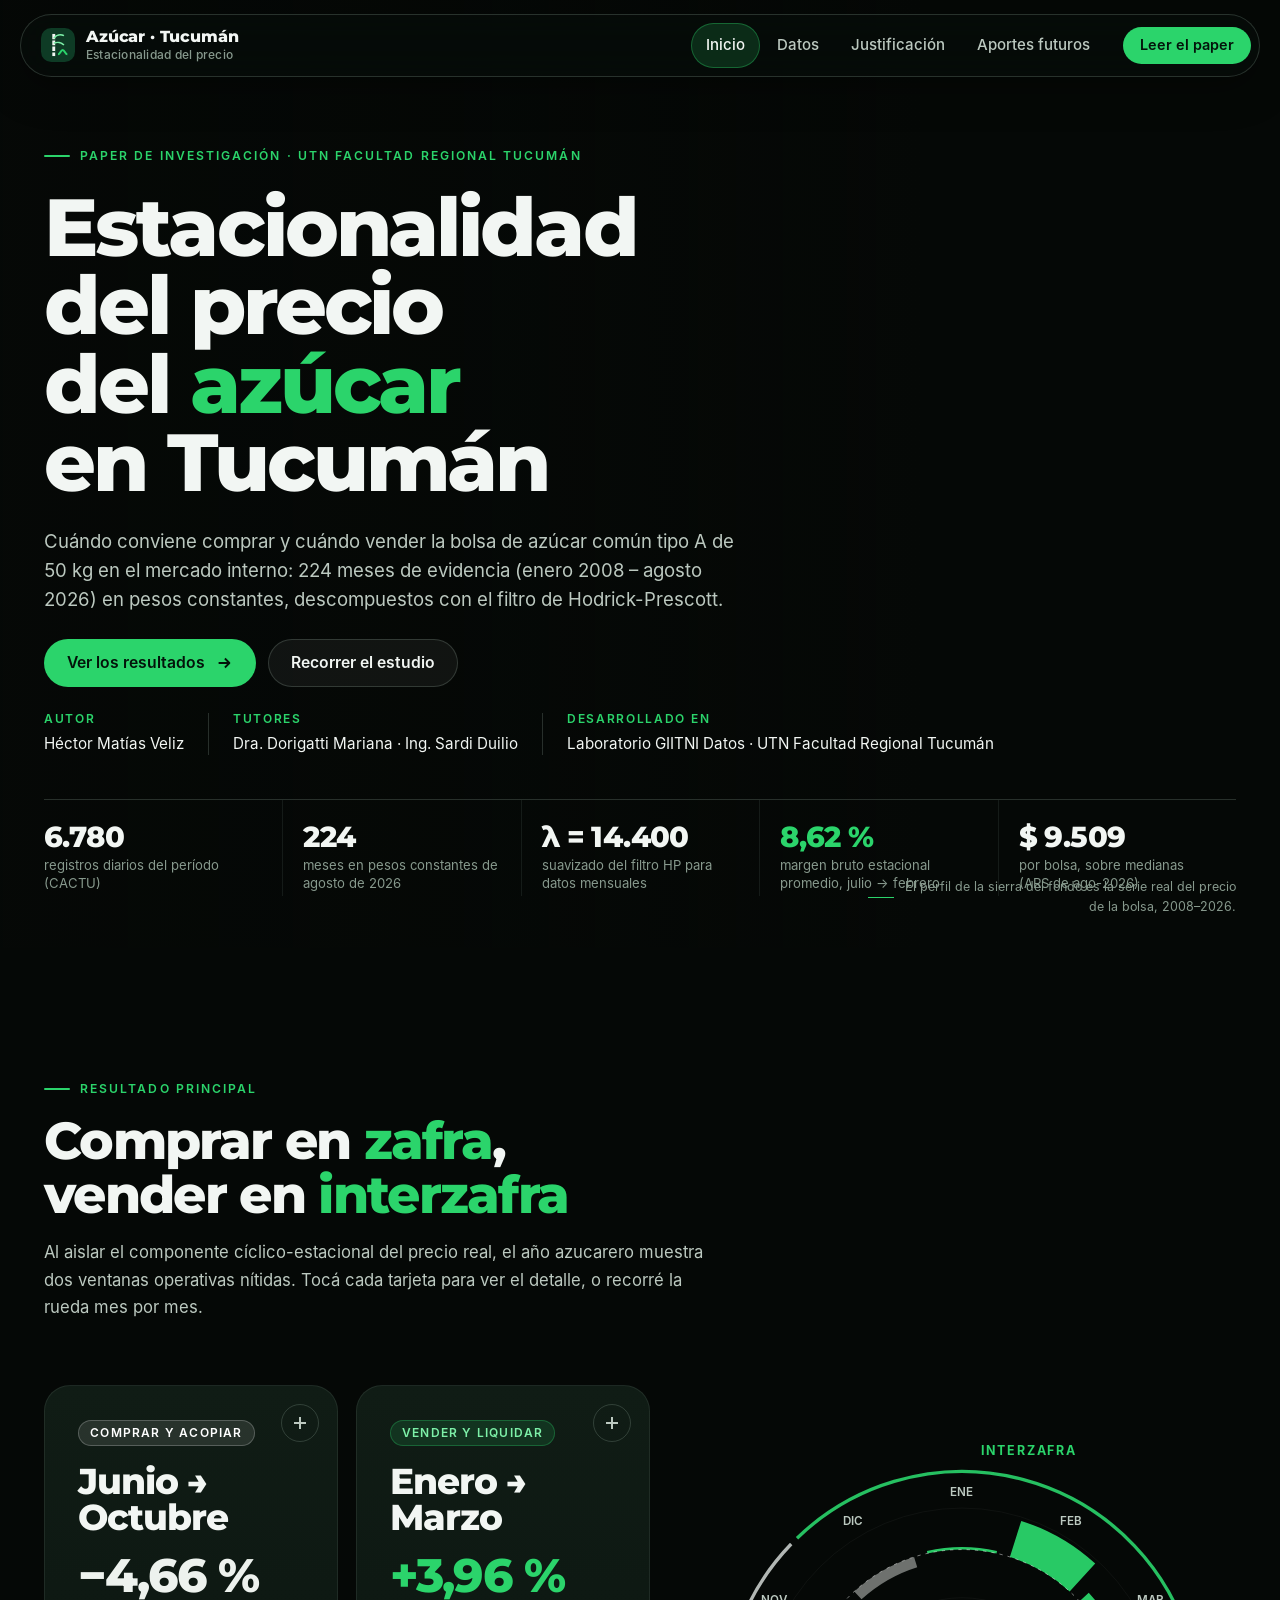
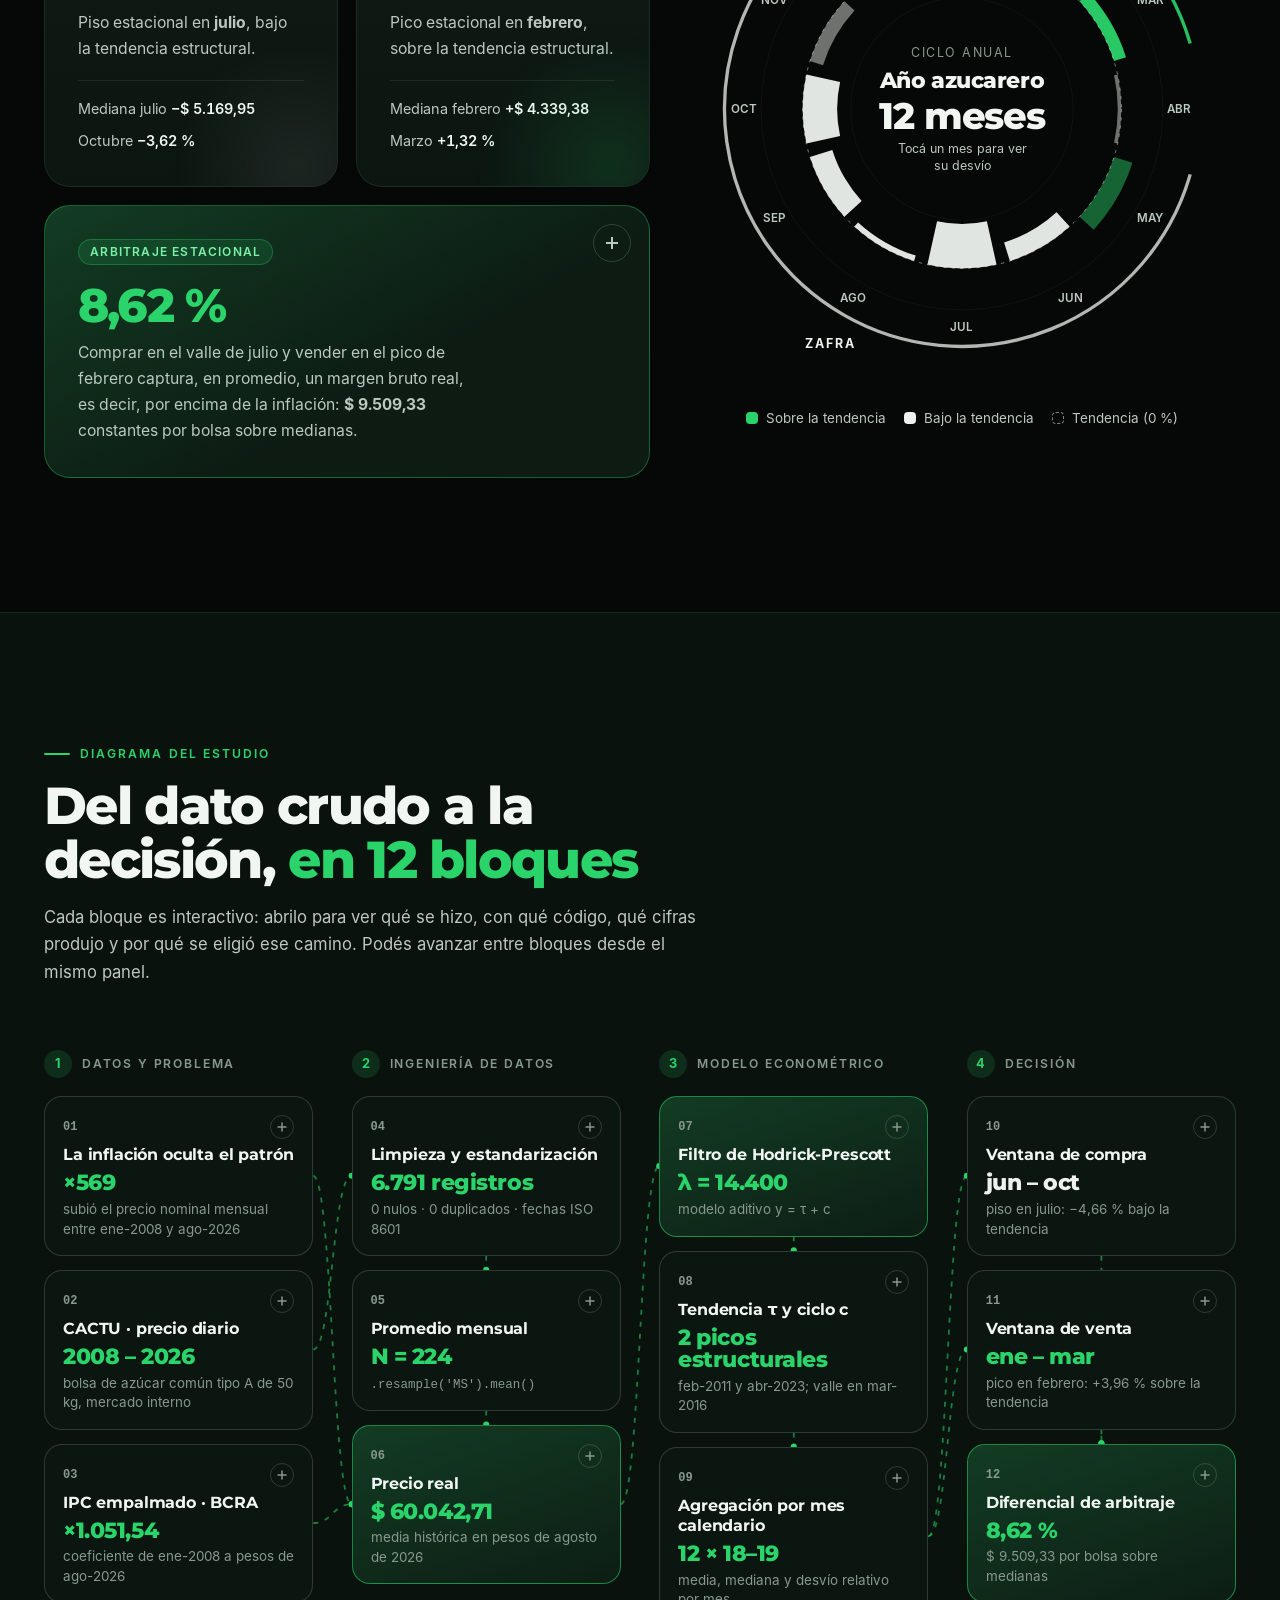
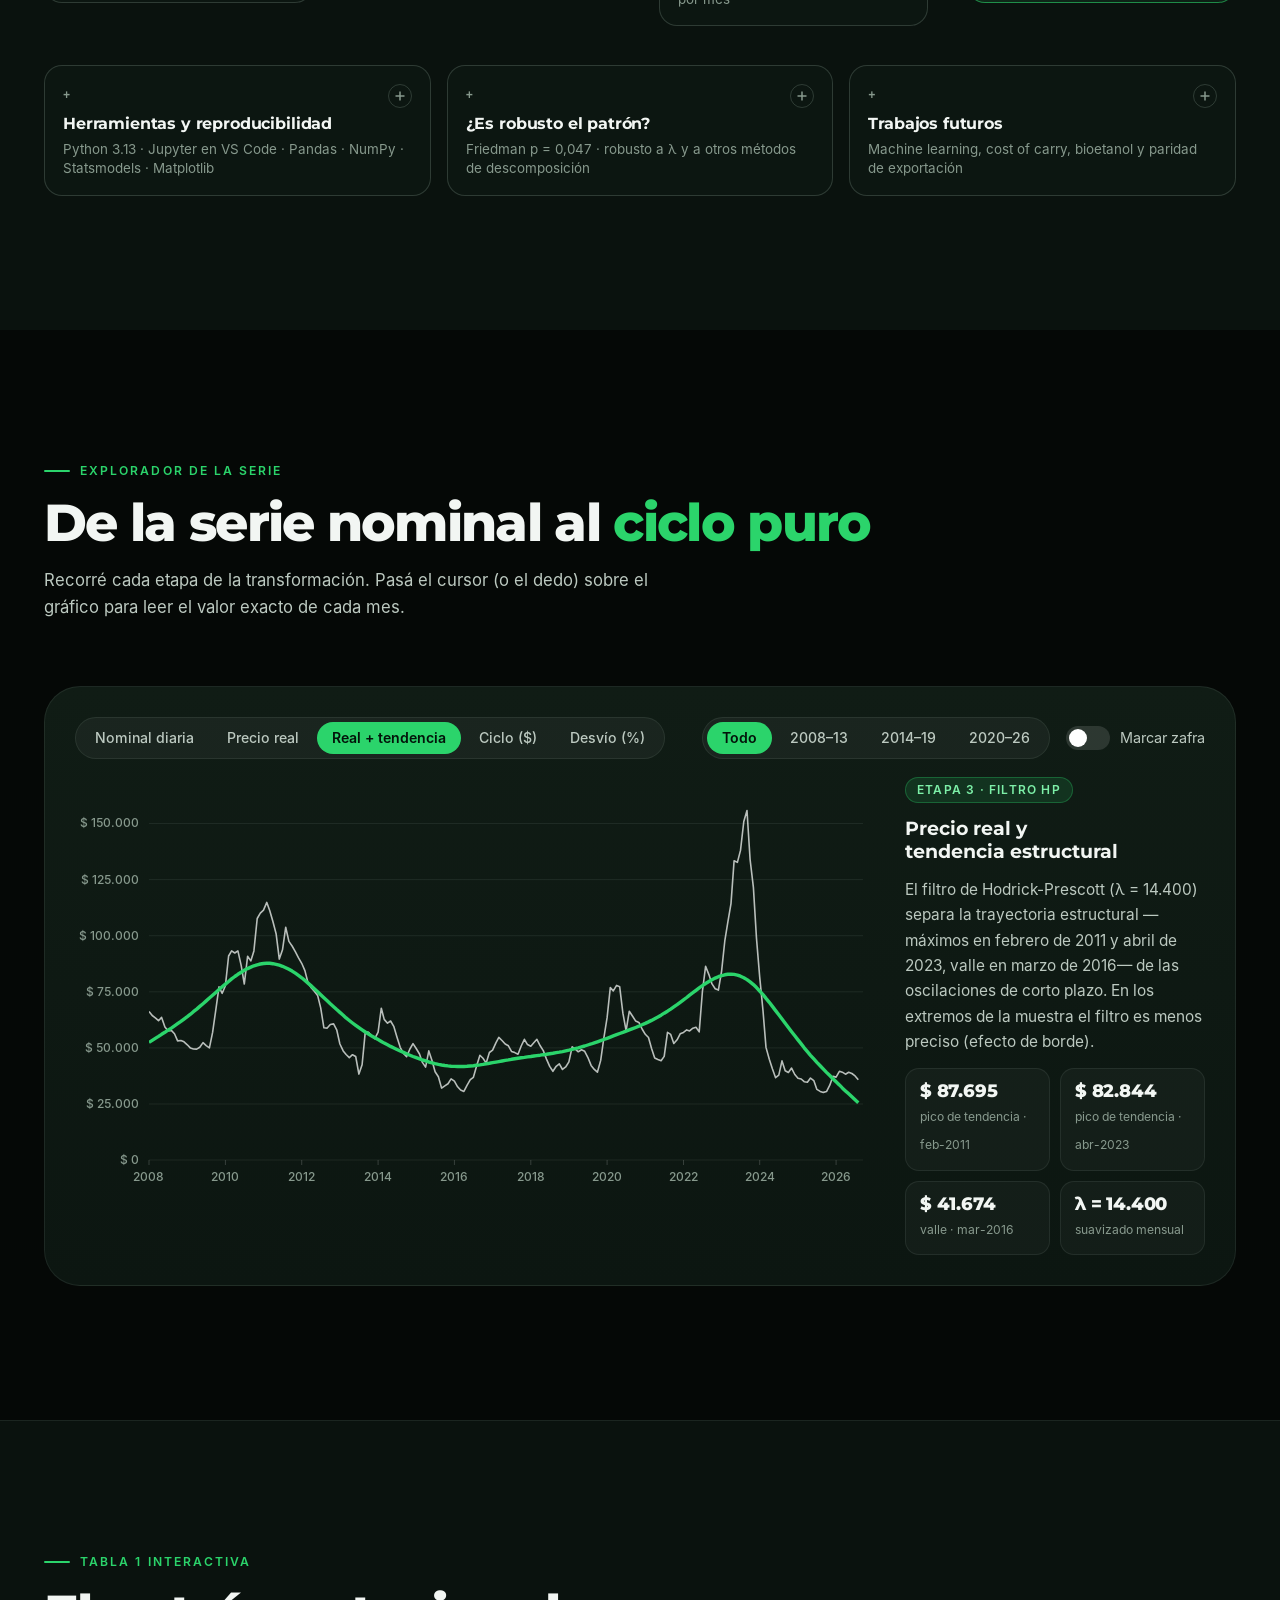
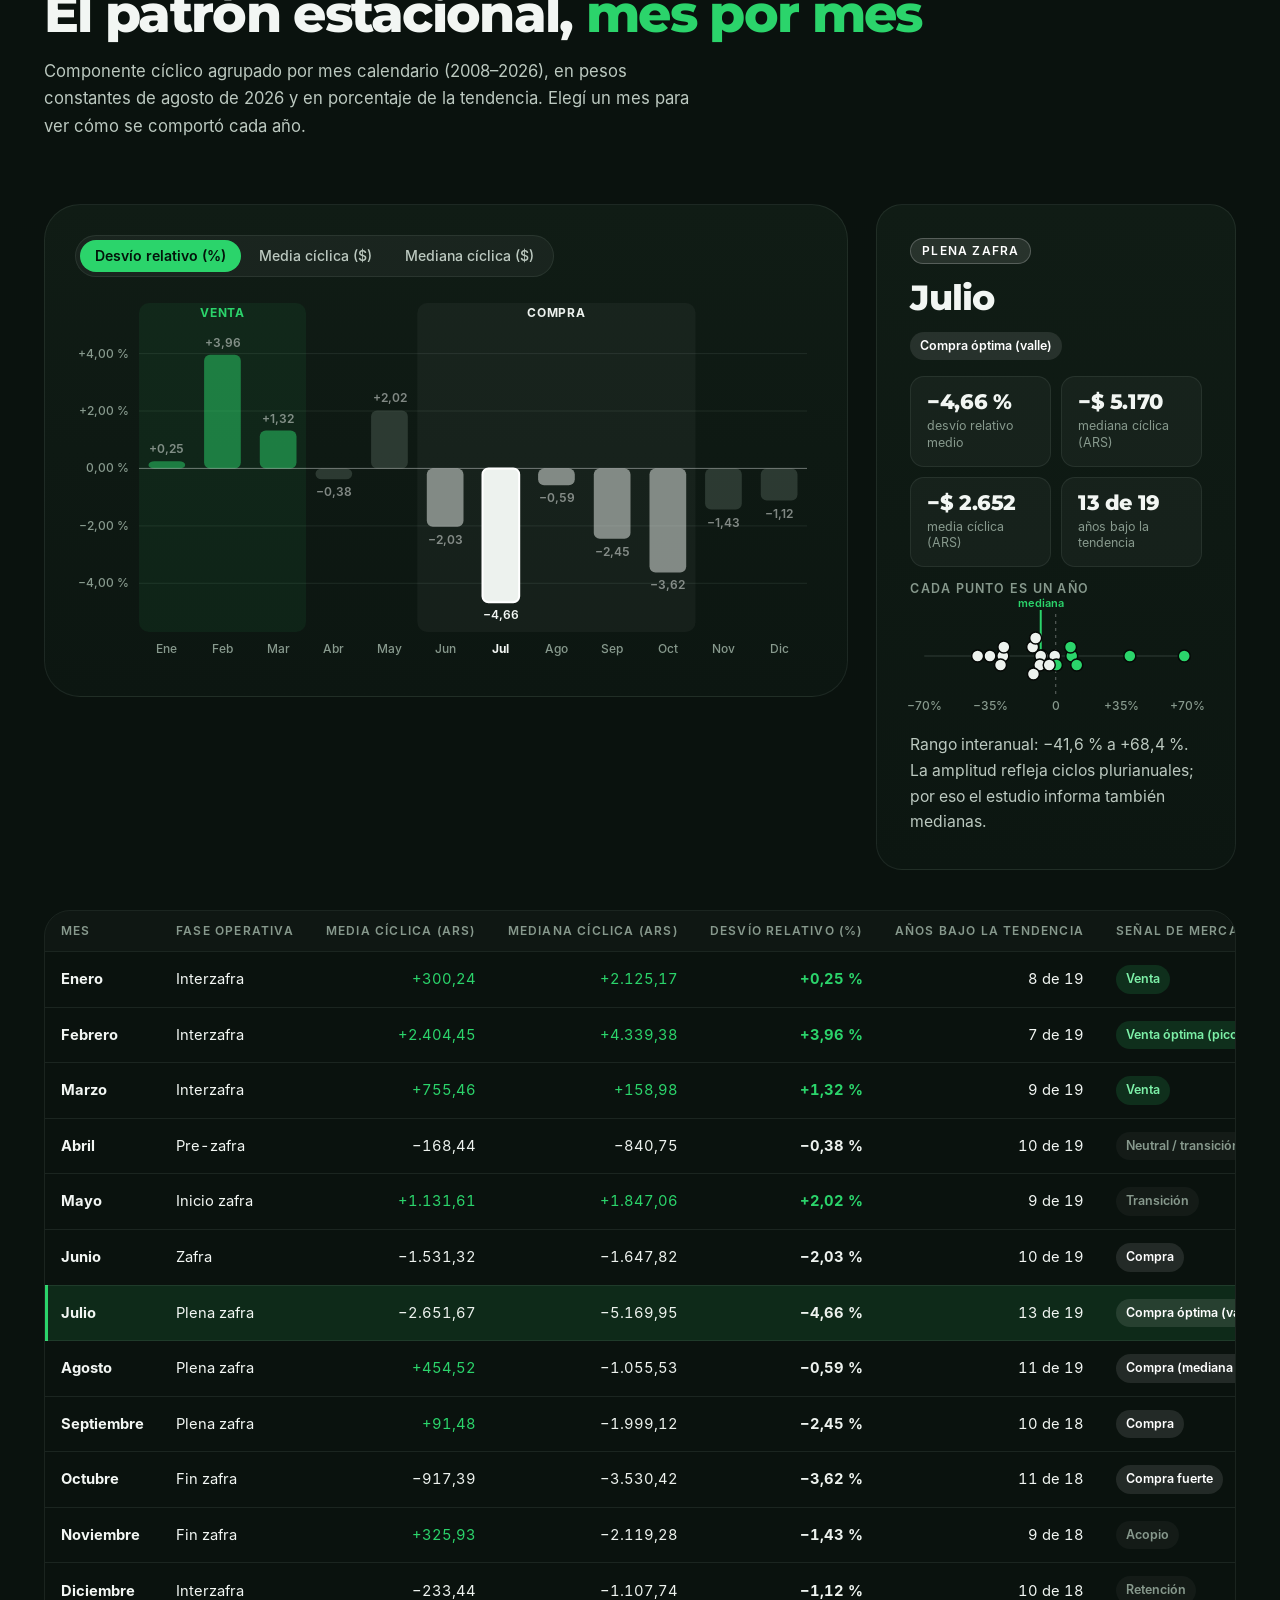
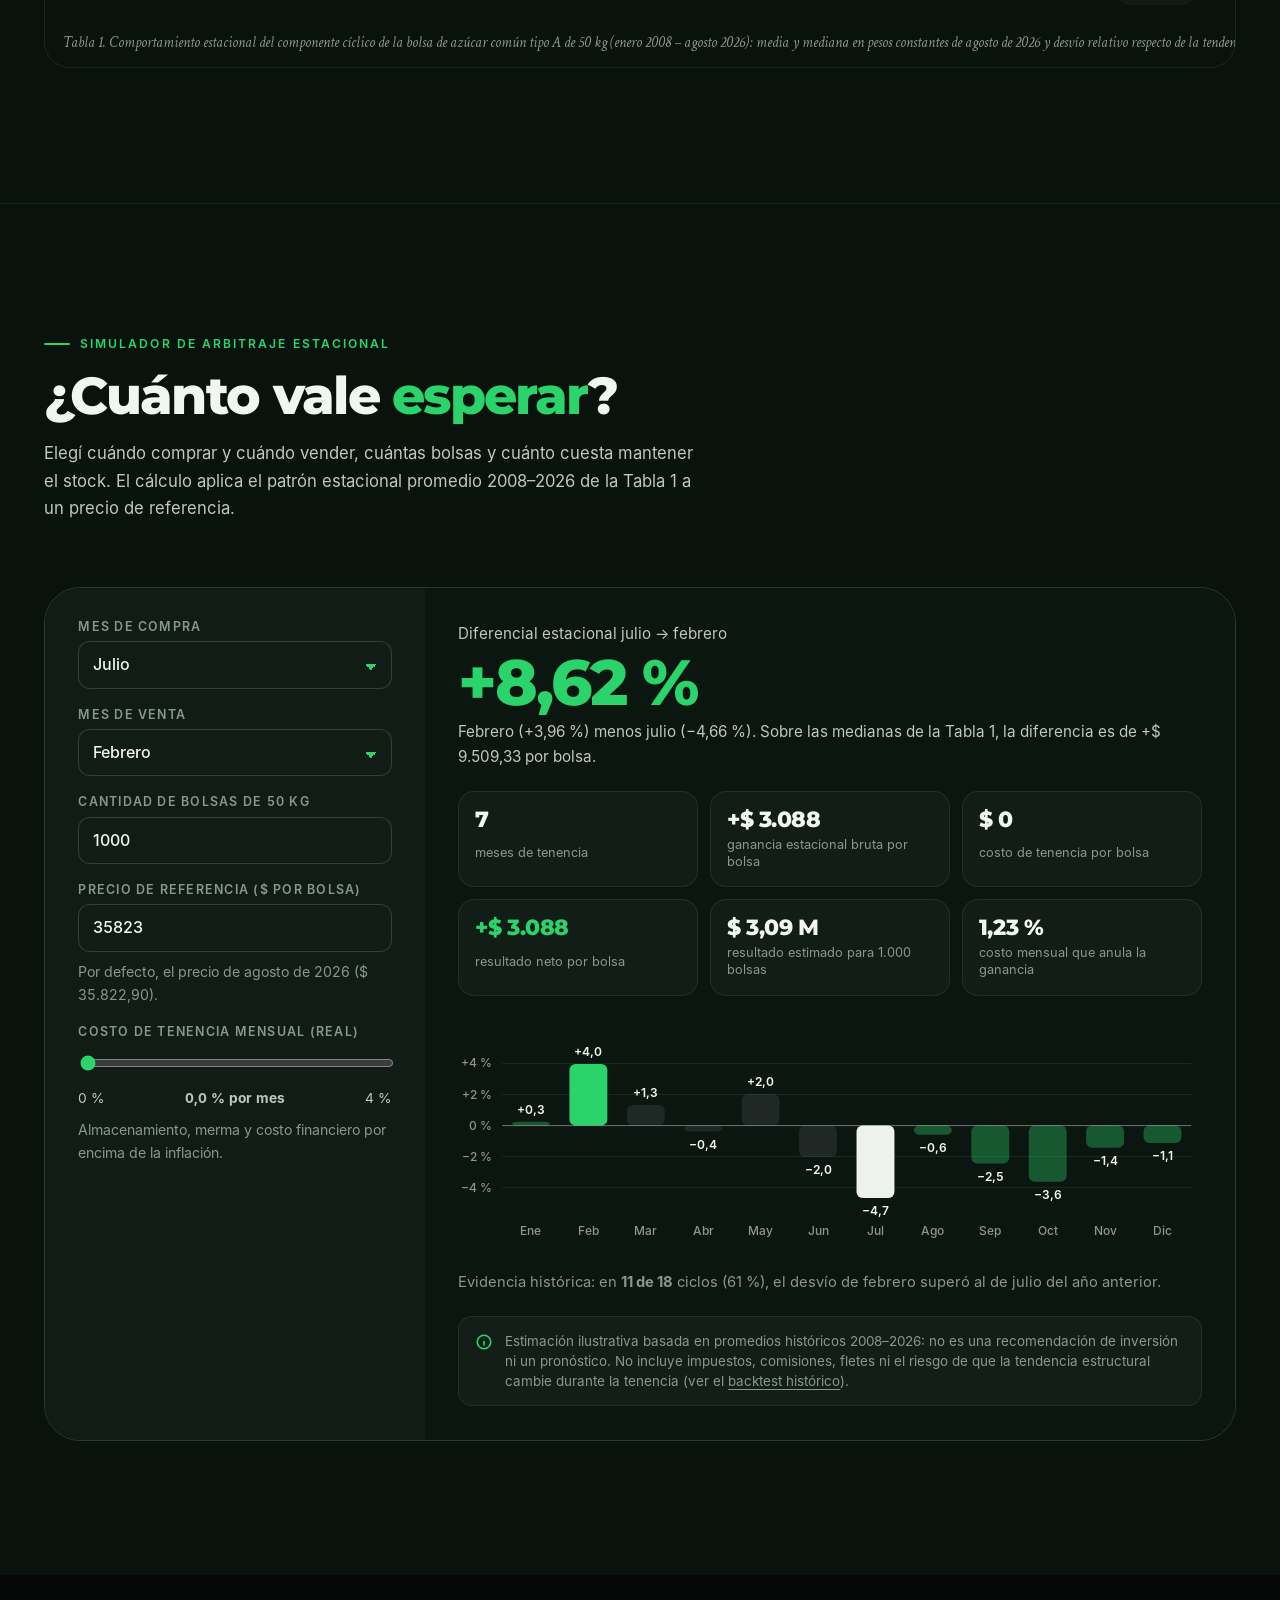
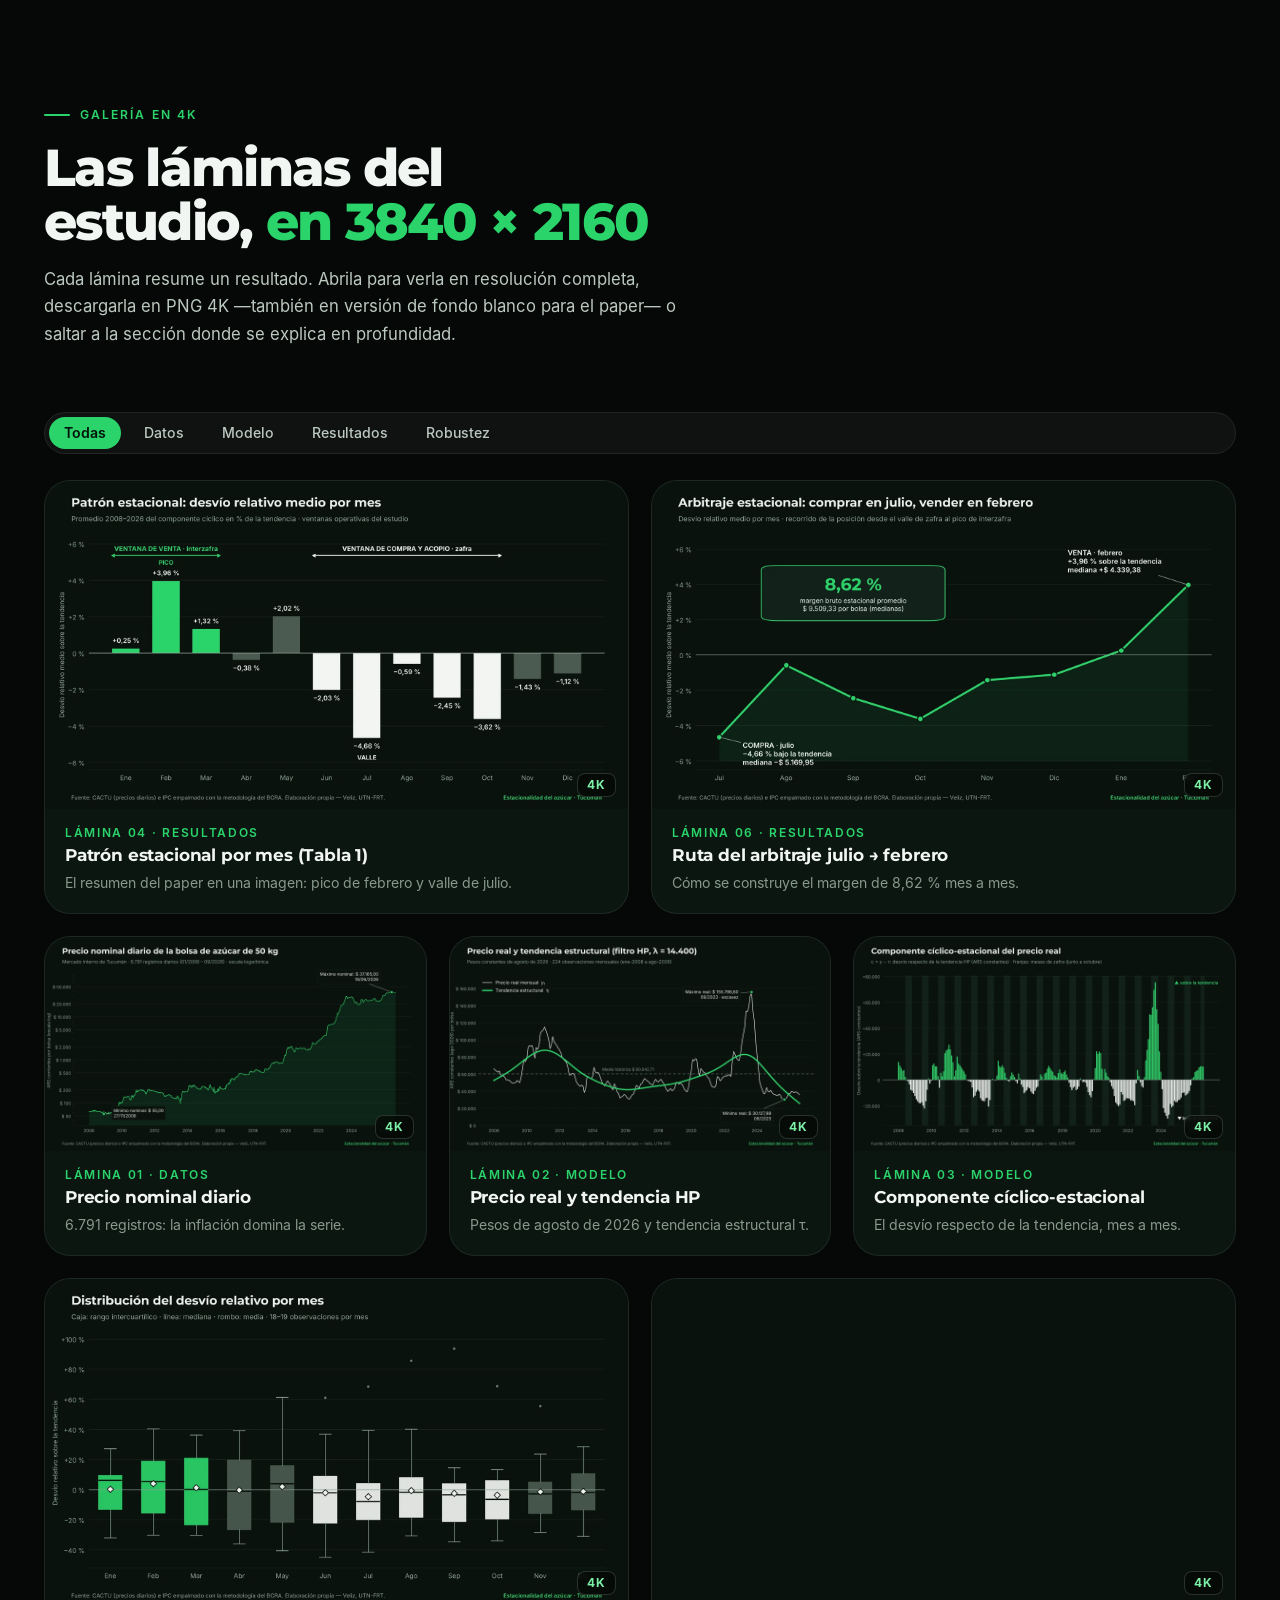
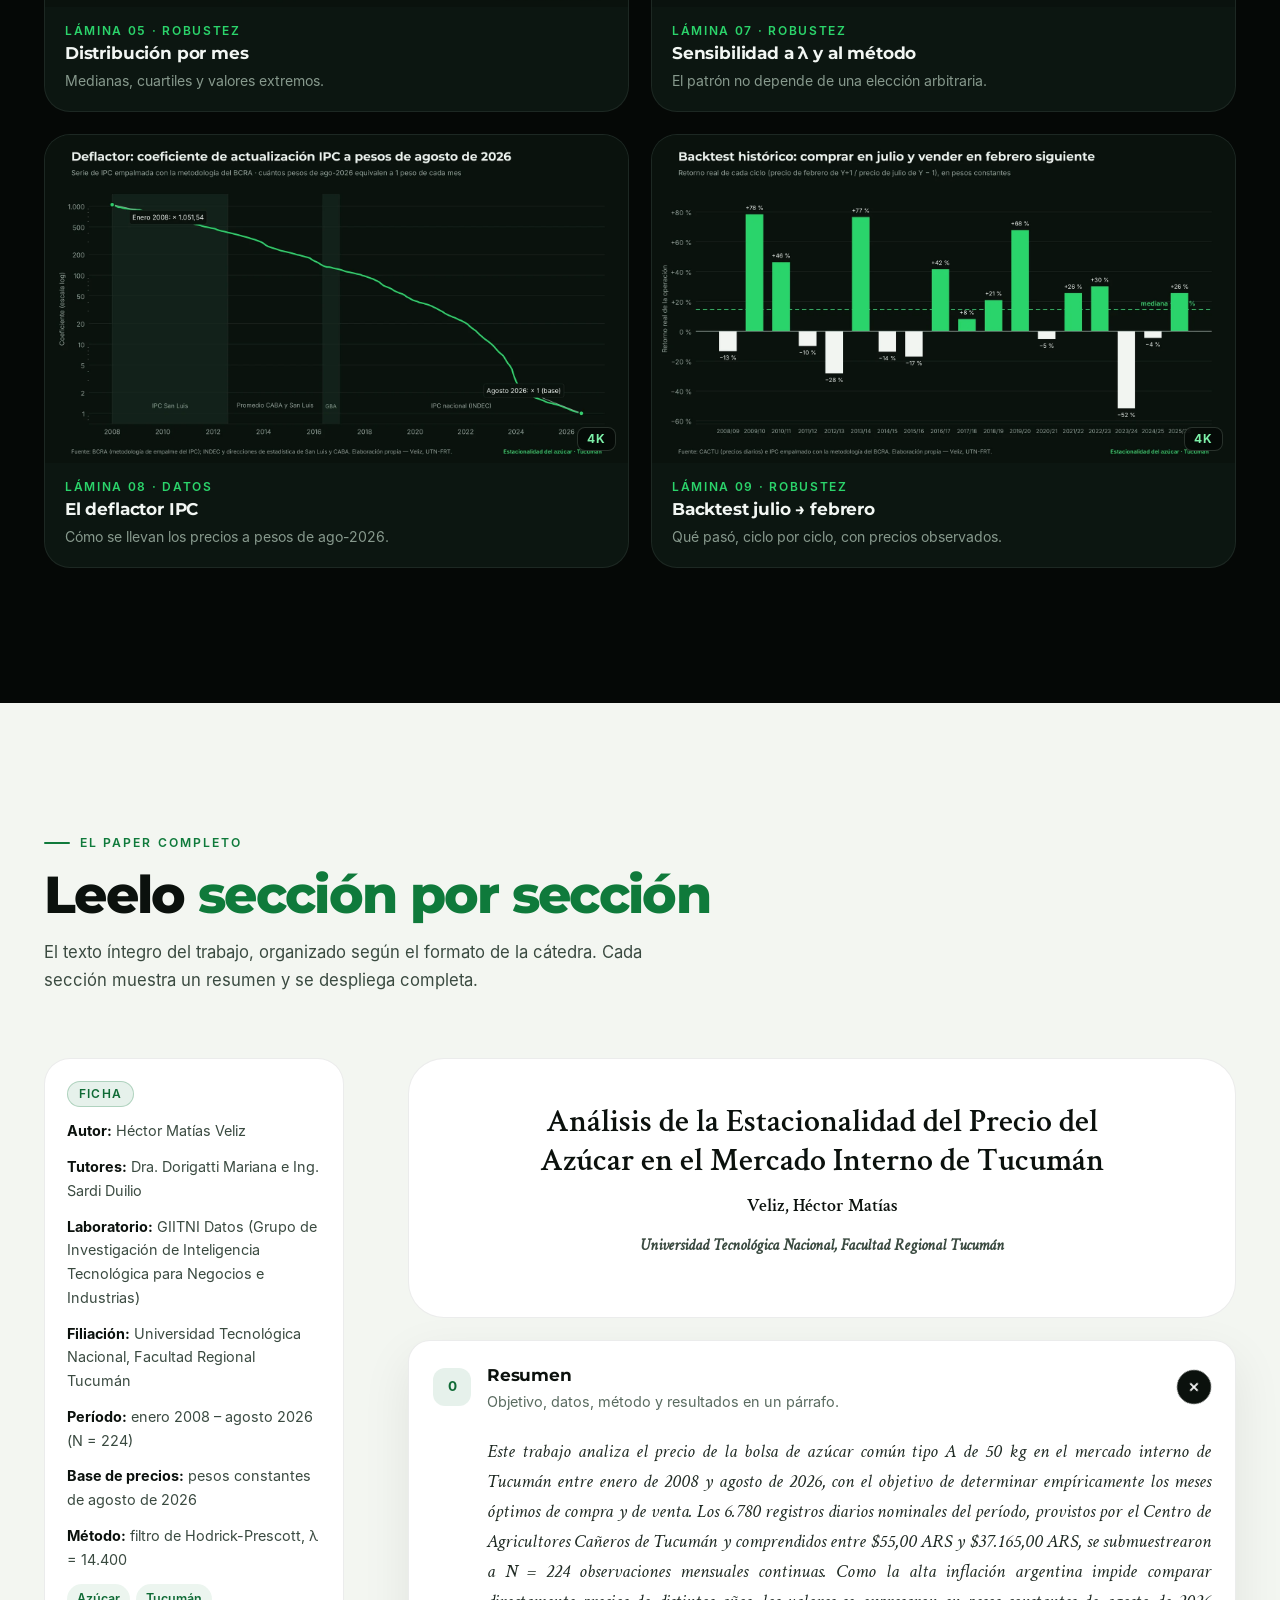
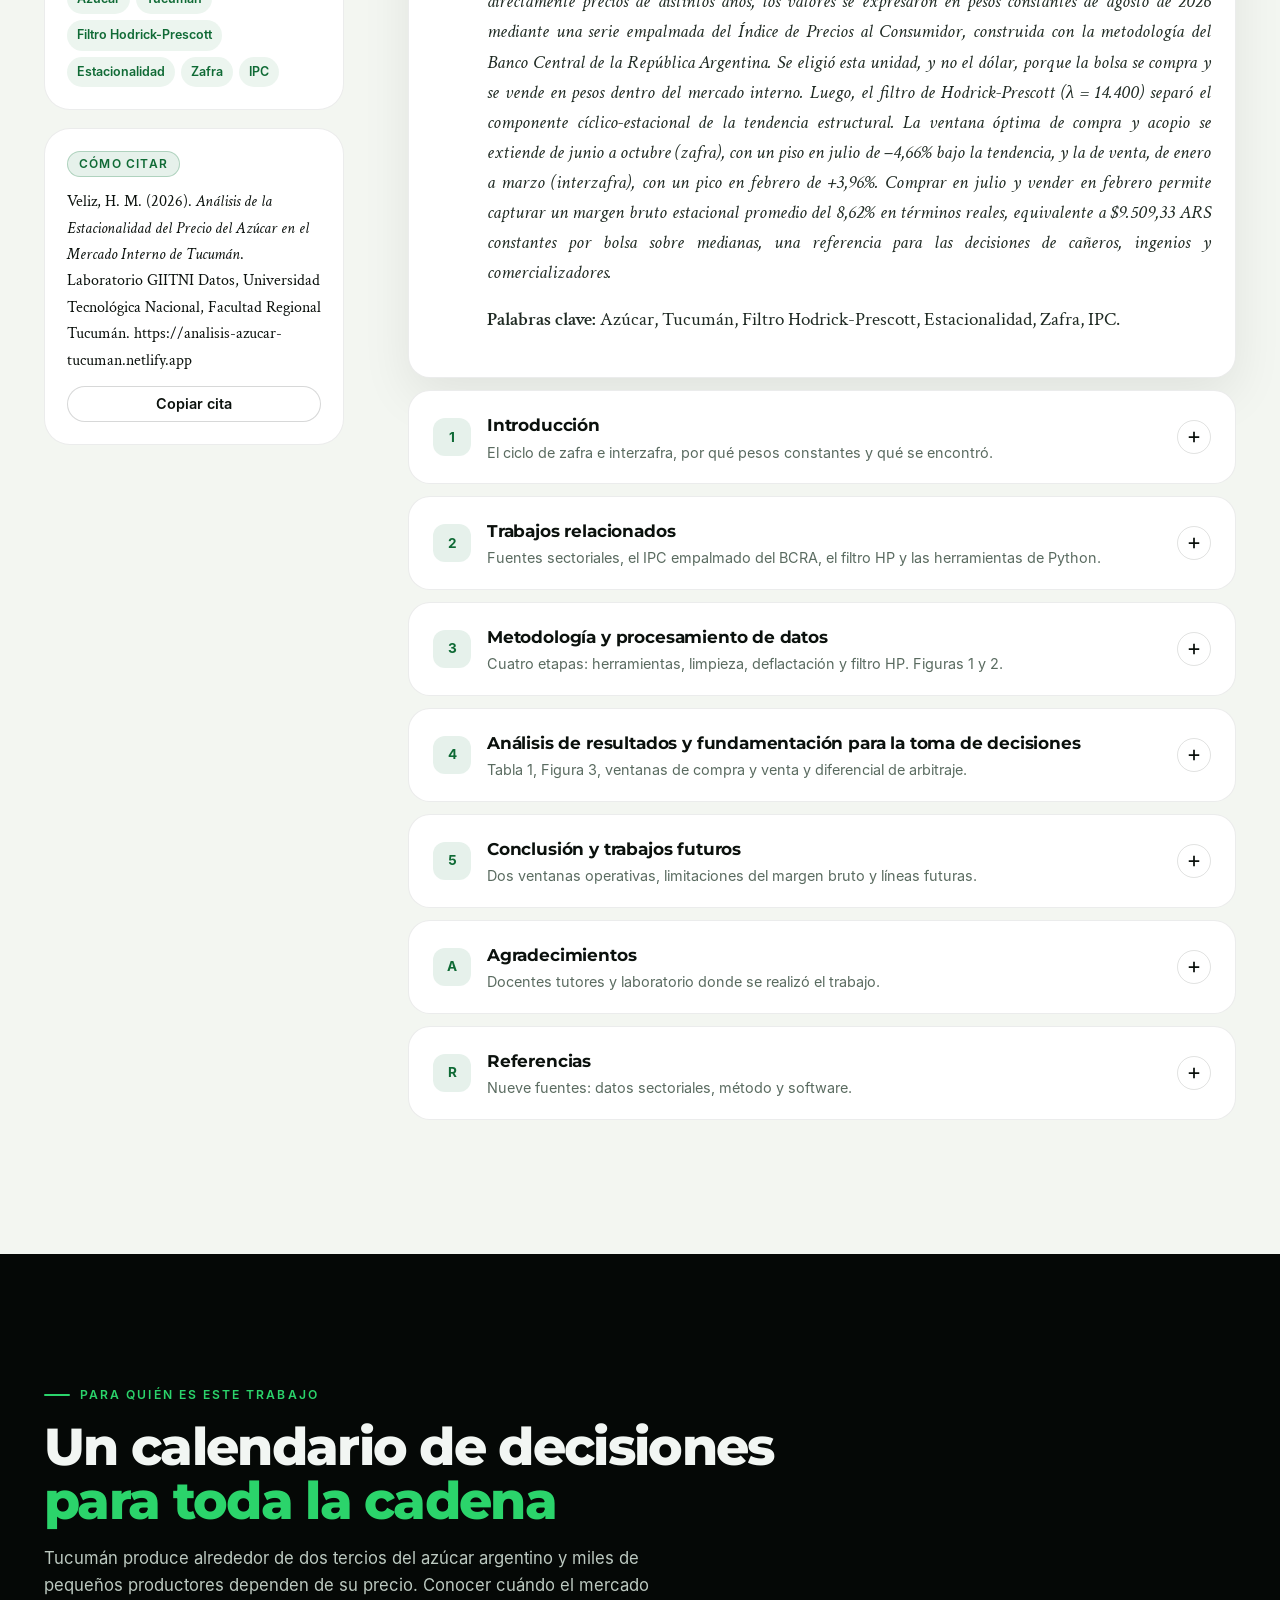
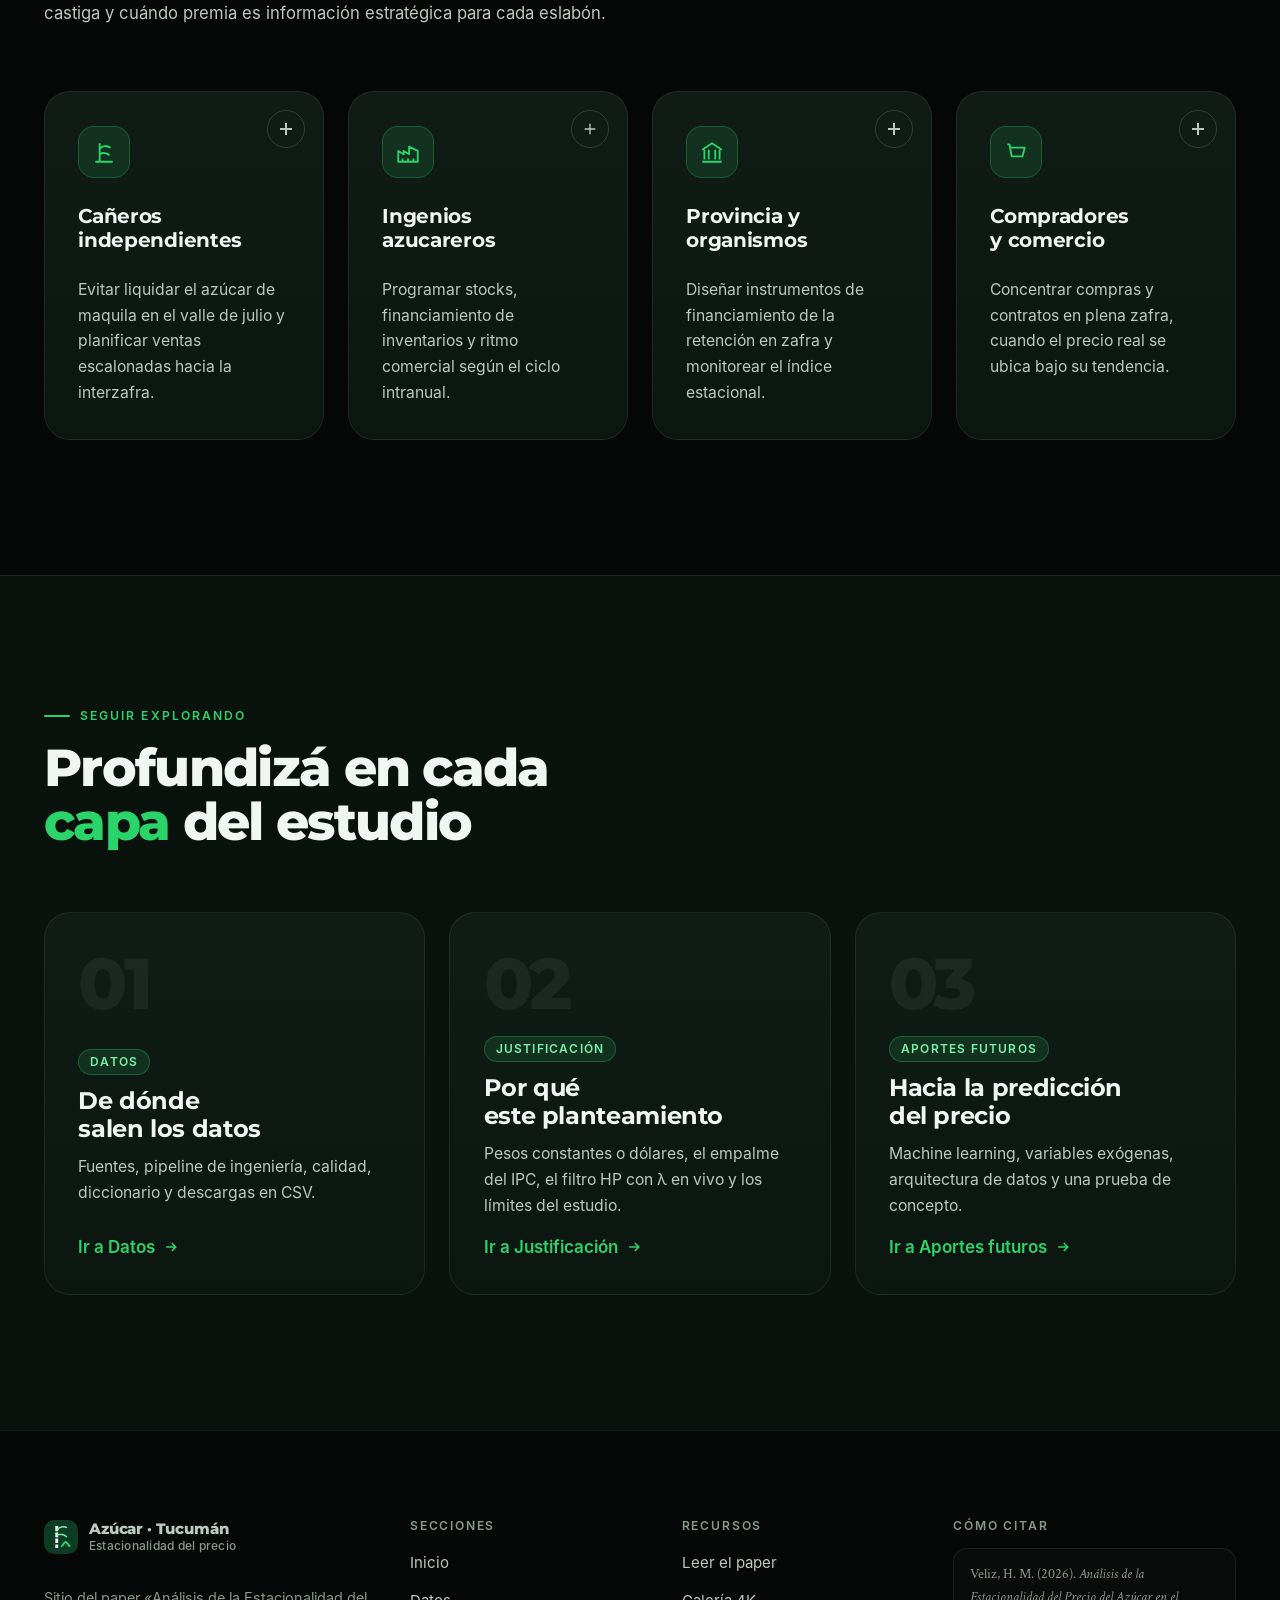
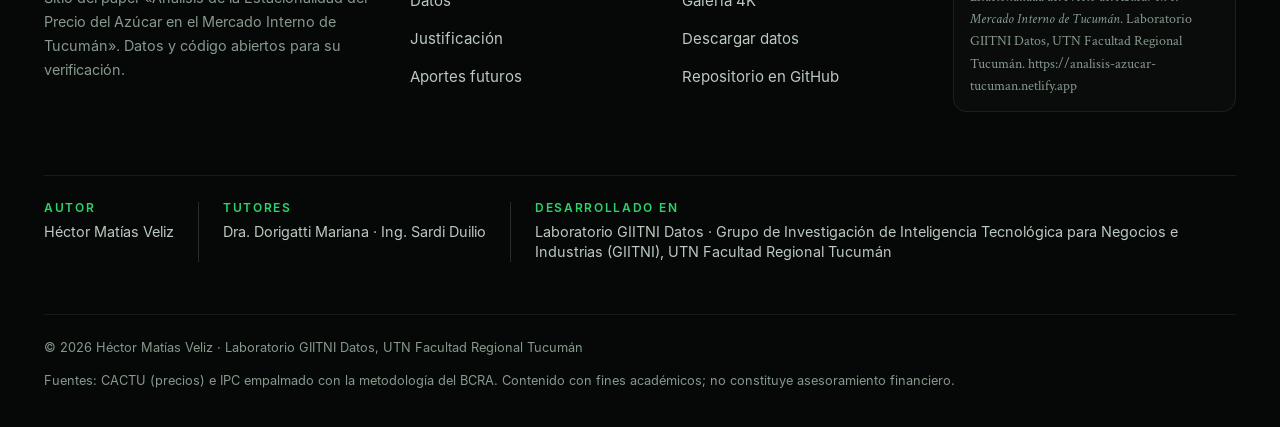
==== commit 699eb9e7: "Quitar la sección «Consistencia año a año» (mapa de calor) - Se elimina de la portada la sección «¿S" ====
--- a/site/index.html
+++ b/site/index.html
@@ -24,7 +24,7 @@
 <link rel="preload" href="assets/fonts/montserrat-var.woff" as="font" type="font/woff" crossorigin>
 <link rel="preload" href="assets/fonts/inter-regular.woff" as="font" type="font/woff" crossorigin>
 <link rel="preload" as="image" href="assets/img/hero/canaveral-2560.webp" imagesrcset="assets/img/hero/canaveral-1600.webp 1600w, assets/img/hero/canaveral-2560.webp 2560w, assets/img/hero/canaveral-3840.webp 3840w" imagesizes="100vw" media="(min-width: 701px)">
-<link rel="stylesheet" href="assets/css/styles.css?v=4">
+<link rel="stylesheet" href="assets/css/styles.css?v=5">
 <script type="application/ld+json">
 {"@context":"https://schema.org","@type":"ScholarlyArticle","headline":"Análisis de la Estacionalidad del Precio del Azúcar en el Mercado Interno de Tucumán","url":"https://analisis-azucar-tucuman.netlify.app/","image":"https://analisis-azucar-tucuman.netlify.app/assets/img/compartir-1200x630.jpg","inLanguage":"es-AR","author":{"@type":"Person","name":"Héctor Matías Veliz","affiliation":{"@type":"CollegeOrUniversity","name":"Universidad Tecnológica Nacional, Facultad Regional Tucumán"}},"contributor":[{"@type":"Role","roleName":"Tutora","contributor":{"@type":"Person","honorificPrefix":"Dra.","name":"Dorigatti Mariana","familyName":"Dorigatti","givenName":"Mariana"}},{"@type":"Role","roleName":"Tutor","contributor":{"@type":"Person","honorificPrefix":"Ing.","name":"Sardi Duilio","familyName":"Sardi","givenName":"Duilio"}}],"sourceOrganization":{"@type":"ResearchOrganization","name":"Laboratorio GIITNI Datos","parentOrganization":{"@type":"ResearchOrganization","name":"Grupo de Investigación de Inteligencia Tecnológica para Negocios e Industrias (GIITNI)","parentOrganization":{"@type":"CollegeOrUniversity","name":"Universidad Tecnológica Nacional, Facultad Regional Tucumán"}}},"keywords":"Azúcar, Tucumán, Filtro Hodrick-Prescott, Estacionalidad, Zafra, IPC","about":"Estacionalidad del precio de la bolsa de azúcar común tipo A de 50 kg en el mercado interno de Tucumán, 2008–2026"}
 </script>
@@ -317,28 +317,6 @@
   </div>
 </section>
 
-<!-- ================================================================= MAPA DE CALOR -->
-<section class="seccion" id="mapa" aria-labelledby="t-mapa">
-  <div class="contenedor">
-    <div class="dividido dividido--texto" style="align-items:end;margin-bottom:clamp(30px,4vw,48px)">
-      <div class="encabezado revelar" style="margin-bottom:0">
-        <span class="antetitulo">Consistencia año a año</span>
-        <h2 class="titulo" id="t-mapa">¿Se repite el patrón <em>todos los años</em>?</h2>
-        <p class="bajada">Cada celda es un mes de un año: verde si el precio estuvo sobre su tendencia, claro si estuvo por debajo. Los ciclos largos (2011, 2023) tiñen filas completas; la estacionalidad aparece como una regularidad de columnas.</p>
-      </div>
-      <div class="datos-clave revelar">
-        <div class="dato-clave"><b class="num">13 de 19</b><span>años con julio bajo la tendencia (68 %)</span></div>
-        <div class="dato-clave"><b class="num">14 de 19</b><span>años con febrero por encima de julio del mismo año (74 %)</span></div>
-        <div class="dato-clave"><b class="num">p = 0,047</b><span>prueba de Friedman por bloques anuales</span></div>
-      </div>
-    </div>
-    <div class="panel-grafico revelar">
-      <div class="panel-grafico__barra"><span class="escala-color"><span>−40 %</span><span class="escala-color__barra"></span><span>+40 %</span></span><span class="tenue" style="font-size:.82rem">Pasá el cursor por una celda o tocala para ver el detalle del mes</span></div>
-      <div class="calor-envoltura"><div class="grafico" id="calor"></div></div>
-    </div>
-  </div>
-</section>
-
 <!-- ================================================================= SIMULADOR -->
 <section class="seccion seccion--elevada seccion--borde" id="simulador" aria-labelledby="t-simulador">
   <div class="contenedor">
@@ -393,9 +371,9 @@
         <span class="figura__imagen"><img src="assets/img/figuras/fig04-patron-estacional-1600.webp?v=2" width="1600" height="900" loading="lazy" decoding="async" alt="Barras del desvío relativo medio por mes: pico en febrero y valle en julio"><span class="figura__4k">4K</span></span>
         <span class="figura__cuerpo"><span class="figura__num">Lámina 04 · Resultados</span><span class="figura__titulo">Patrón estacional por mes (Tabla 1)</span><span class="figura__texto">El resumen del paper en una imagen: pico de febrero y valle de julio.</span></span>
       </button>
-      <button class="figura figura--ancha revelar" type="button" data-cat="resultados" data-num="Lámina 07" data-src4k="assets/img/figuras/fig07-arbitraje-3840.webp?v=3" data-png="assets/img/figuras/fig07-arbitraje-3840.png?v=3" data-paper="assets/img/figuras/fig07-arbitraje-paper-3840.png?v=3" data-enlace="#simulador" data-texto="Recorrido del desvío relativo medio desde el valle de julio hasta el pico de febrero: un margen bruto estacional promedio del 8,62 % en términos reales, equivalentes a $ 9.509,33 por bolsa sobre medianas.">
+      <button class="figura figura--ancha revelar" type="button" data-cat="resultados" data-num="Lámina 06" data-src4k="assets/img/figuras/fig07-arbitraje-3840.webp?v=3" data-png="assets/img/figuras/fig07-arbitraje-3840.png?v=3" data-paper="assets/img/figuras/fig07-arbitraje-paper-3840.png?v=3" data-enlace="#simulador" data-texto="Recorrido del desvío relativo medio desde el valle de julio hasta el pico de febrero: un margen bruto estacional promedio del 8,62 % en términos reales, equivalentes a $ 9.509,33 por bolsa sobre medianas.">
         <span class="figura__imagen"><img src="assets/img/figuras/fig07-arbitraje-1600.webp?v=3" width="1600" height="900" loading="lazy" decoding="async" alt="Línea del desvío relativo desde julio hasta febrero con el diferencial de 8,62 puntos"><span class="figura__4k">4K</span></span>
-        <span class="figura__cuerpo"><span class="figura__num">Lámina 07 · Resultados</span><span class="figura__titulo">Ruta del arbitraje julio → febrero</span><span class="figura__texto">Cómo se construye el margen de 8,62 % mes a mes.</span></span>
+        <span class="figura__cuerpo"><span class="figura__num">Lámina 06 · Resultados</span><span class="figura__titulo">Ruta del arbitraje julio → febrero</span><span class="figura__texto">Cómo se construye el margen de 8,62 % mes a mes.</span></span>
       </button>
       <button class="figura revelar" type="button" data-cat="datos" data-num="Lámina 01" data-src4k="assets/img/figuras/fig01-nominal-3840.webp?v=2" data-png="assets/img/figuras/fig01-nominal-3840.png?v=2" data-paper="assets/img/figuras/fig01-nominal-paper-3840.png?v=2" data-enlace="datos.html#calidad" data-texto="Serie nominal diaria de CACTU en escala logarítmica: de un mínimo de $ 55,00 (27/11/2008) a un máximo de $ 37.165,00 (18/06/2026). La pendiente refleja la inflación, no el mercado del azúcar.">
         <span class="figura__imagen"><img src="assets/img/figuras/fig01-nominal-1600.webp?v=2" width="1600" height="900" loading="lazy" decoding="async" alt="Serie nominal diaria en escala logarítmica"><span class="figura__4k">4K</span></span>
@@ -409,25 +387,21 @@
         <span class="figura__imagen"><img src="assets/img/figuras/fig03-ciclo-1600.webp?v=2" width="1600" height="900" loading="lazy" decoding="async" alt="Componente cíclico en barras con franjas de zafra"><span class="figura__4k">4K</span></span>
         <span class="figura__cuerpo"><span class="figura__num">Lámina 03 · Modelo</span><span class="figura__titulo">Componente cíclico-estacional</span><span class="figura__texto">El desvío respecto de la tendencia, mes a mes.</span></span>
       </button>
-      <button class="figura revelar" type="button" data-cat="resultados" data-num="Lámina 05" data-src4k="assets/img/figuras/fig05-mapa-calor-3840.webp?v=2" data-png="assets/img/figuras/fig05-mapa-calor-3840.png?v=2" data-paper="assets/img/figuras/fig05-mapa-calor-paper-3840.png?v=2" data-enlace="#mapa" data-texto="Desvío relativo de cada mes de cada año. Los ciclos largos tiñen filas completas (2011, 2023); la estacionalidad se lee como regularidad entre columnas.">
-        <span class="figura__imagen"><img src="assets/img/figuras/fig05-mapa-calor-1600.webp?v=2" width="1600" height="900" loading="lazy" decoding="async" alt="Mapa de calor año por mes del desvío relativo"><span class="figura__4k">4K</span></span>
-        <span class="figura__cuerpo"><span class="figura__num">Lámina 05 · Resultados</span><span class="figura__titulo">Mapa de calor año × mes</span><span class="figura__texto">228 celdas para ver la regularidad del ciclo.</span></span>
+      <button class="figura figura--ancha revelar" type="button" data-cat="robustez" data-num="Lámina 05" data-src4k="assets/img/figuras/fig06-distribucion-3840.webp?v=2" data-png="assets/img/figuras/fig06-distribucion-3840.png?v=2" data-paper="assets/img/figuras/fig06-distribucion-paper-3840.png?v=2" data-enlace="justificacion.html#validacion" data-texto="Distribución del desvío relativo por mes: la dispersión interanual es amplia, por eso el paper informa medias y medianas y aquí se complementa con pruebas no paramétricas.">
+        <span class="figura__imagen"><img src="assets/img/figuras/fig06-distribucion-1600.webp?v=2" width="1600" height="900" loading="lazy" decoding="async" alt="Diagramas de caja del desvío relativo por mes"><span class="figura__4k">4K</span></span>
+        <span class="figura__cuerpo"><span class="figura__num">Lámina 05 · Robustez</span><span class="figura__titulo">Distribución por mes</span><span class="figura__texto">Medianas, cuartiles y valores extremos.</span></span>
       </button>
-      <button class="figura revelar" type="button" data-cat="robustez" data-num="Lámina 06" data-src4k="assets/img/figuras/fig06-distribucion-3840.webp?v=2" data-png="assets/img/figuras/fig06-distribucion-3840.png?v=2" data-paper="assets/img/figuras/fig06-distribucion-paper-3840.png?v=2" data-enlace="justificacion.html#validacion" data-texto="Distribución del desvío relativo por mes: la dispersión interanual es amplia, por eso el paper informa medias y medianas y aquí se complementa con pruebas no paramétricas.">
-        <span class="figura__imagen"><img src="assets/img/figuras/fig06-distribucion-1600.webp?v=2" width="1600" height="900" loading="lazy" decoding="async" alt="Diagramas de caja del desvío relativo por mes"><span class="figura__4k">4K</span></span>
-        <span class="figura__cuerpo"><span class="figura__num">Lámina 06 · Robustez</span><span class="figura__titulo">Distribución por mes</span><span class="figura__texto">Medianas, cuartiles y valores extremos.</span></span>
+      <button class="figura figura--ancha revelar" type="button" data-cat="robustez" data-num="Lámina 07" data-src4k="assets/img/figuras/fig08-robustez-3840.webp?v=2" data-png="assets/img/figuras/fig08-robustez-3840.png?v=2" data-paper="assets/img/figuras/fig08-robustez-paper-3840.png?v=2" data-enlace="justificacion.html#hp" data-texto="El valle de julio y el pico de febrero se mantienen con λ = 1.600, 14.400 y 129.600 y con una descomposición clásica por medias móviles 2×12.">
+        <span class="figura__imagen"><img src="assets/img/figuras/fig08-robustez-1600.webp?v=2" width="1600" height="900" loading="lazy" decoding="async" alt="Patrón estacional con distintos valores de lambda"><span class="figura__4k">4K</span></span>
+        <span class="figura__cuerpo"><span class="figura__num">Lámina 07 · Robustez</span><span class="figura__titulo">Sensibilidad a λ y al método</span><span class="figura__texto">El patrón no depende de una elección arbitraria.</span></span>
       </button>
-      <button class="figura revelar" type="button" data-cat="robustez" data-num="Lámina 08" data-src4k="assets/img/figuras/fig08-robustez-3840.webp?v=2" data-png="assets/img/figuras/fig08-robustez-3840.png?v=2" data-paper="assets/img/figuras/fig08-robustez-paper-3840.png?v=2" data-enlace="justificacion.html#hp" data-texto="El valle de julio y el pico de febrero se mantienen con λ = 1.600, 14.400 y 129.600 y con una descomposición clásica por medias móviles 2×12.">
-        <span class="figura__imagen"><img src="assets/img/figuras/fig08-robustez-1600.webp?v=2" width="1600" height="900" loading="lazy" decoding="async" alt="Patrón estacional con distintos valores de lambda"><span class="figura__4k">4K</span></span>
-        <span class="figura__cuerpo"><span class="figura__num">Lámina 08 · Robustez</span><span class="figura__titulo">Sensibilidad a λ y al método</span><span class="figura__texto">El patrón no depende de una elección arbitraria.</span></span>
+      <button class="figura figura--ancha revelar" type="button" data-cat="datos" data-num="Lámina 08" data-src4k="assets/img/figuras/fig09-ipc-3840.webp?v=2" data-png="assets/img/figuras/fig09-ipc-3840.png?v=2" data-paper="assets/img/figuras/fig09-ipc-paper-3840.png?v=2" data-enlace="datos.html#ipc" data-texto="Coeficiente de actualización del IPC empalmado: 1 peso de enero de 2008 equivale a 1.051,54 pesos de agosto de 2026.">
+        <span class="figura__imagen"><img src="assets/img/figuras/fig09-ipc-1600.webp?v=2" width="1600" height="900" loading="lazy" decoding="async" alt="Coeficiente de actualización IPC en escala logarítmica"><span class="figura__4k">4K</span></span>
+        <span class="figura__cuerpo"><span class="figura__num">Lámina 08 · Datos</span><span class="figura__titulo">El deflactor IPC</span><span class="figura__texto">Cómo se llevan los precios a pesos de ago-2026.</span></span>
       </button>
-      <button class="figura figura--ancha revelar" type="button" data-cat="datos" data-num="Lámina 09" data-src4k="assets/img/figuras/fig09-ipc-3840.webp?v=2" data-png="assets/img/figuras/fig09-ipc-3840.png?v=2" data-paper="assets/img/figuras/fig09-ipc-paper-3840.png?v=2" data-enlace="datos.html#ipc" data-texto="Coeficiente de actualización del IPC empalmado: 1 peso de enero de 2008 equivale a 1.051,54 pesos de agosto de 2026.">
-        <span class="figura__imagen"><img src="assets/img/figuras/fig09-ipc-1600.webp?v=2" width="1600" height="900" loading="lazy" decoding="async" alt="Coeficiente de actualización IPC en escala logarítmica"><span class="figura__4k">4K</span></span>
-        <span class="figura__cuerpo"><span class="figura__num">Lámina 09 · Datos</span><span class="figura__titulo">El deflactor IPC</span><span class="figura__texto">Cómo se llevan los precios a pesos de ago-2026.</span></span>
-      </button>
-      <button class="figura figura--ancha revelar" type="button" data-cat="robustez" data-num="Lámina 10" data-src4k="assets/img/figuras/fig10-backtest-3840.webp?v=2" data-png="assets/img/figuras/fig10-backtest-3840.png?v=2" data-paper="assets/img/figuras/fig10-backtest-paper-3840.png?v=2" data-enlace="justificacion.html#backtest" data-texto="Retorno real observado de comprar en julio y vender en febrero del año siguiente, ciclo por ciclo (2008/09 a 2025/26). Positivo en 10 de 18 ciclos, con mediana de +14,6 % y alta dispersión.">
+      <button class="figura figura--ancha revelar" type="button" data-cat="robustez" data-num="Lámina 09" data-src4k="assets/img/figuras/fig10-backtest-3840.webp?v=2" data-png="assets/img/figuras/fig10-backtest-3840.png?v=2" data-paper="assets/img/figuras/fig10-backtest-paper-3840.png?v=2" data-enlace="justificacion.html#backtest" data-texto="Retorno real observado de comprar en julio y vender en febrero del año siguiente, ciclo por ciclo (2008/09 a 2025/26). Positivo en 10 de 18 ciclos, con mediana de +14,6 % y alta dispersión.">
         <span class="figura__imagen"><img src="assets/img/figuras/fig10-backtest-1600.webp?v=2" width="1600" height="900" loading="lazy" decoding="async" alt="Barras del retorno real de cada ciclo julio a febrero"><span class="figura__4k">4K</span></span>
-        <span class="figura__cuerpo"><span class="figura__num">Lámina 10 · Robustez</span><span class="figura__titulo">Backtest julio → febrero</span><span class="figura__texto">Qué pasó, ciclo por ciclo, con precios observados.</span></span>
+        <span class="figura__cuerpo"><span class="figura__num">Lámina 09 · Robustez</span><span class="figura__titulo">Backtest julio → febrero</span><span class="figura__texto">Qué pasó, ciclo por ciclo, con precios observados.</span></span>
       </button>
     </div>
   </div>
@@ -945,6 +919,6 @@
 <script src="assets/js/core.js?v=3"></script>
 <script src="assets/js/charts.js?v=2"></script>
 <script src="assets/js/hp.js?v=2"></script>
-<script src="assets/js/inicio.js?v=3"></script>
+<script src="assets/js/inicio.js?v=4"></script>
 </body>
 </html>
--- a/site/assets/css/styles.css
+++ b/site/assets/css/styles.css
@@ -438,7 +438,12 @@
 .figura__titulo { font: 700 1.05rem/1.25 var(--fuente-titulo); letter-spacing: -.01em; }
 .figura__texto { font-size: .88rem; color: var(--tenue); line-height: 1.5; }
 .figura[hidden] { display: none; }
-@media (max-width: 1080px) { .galeria { grid-template-columns: repeat(2, minmax(0, 1fr)); } .figura, .figura--ancha { grid-column: span 1; } }
+@media (max-width: 1080px) {
+  .galeria { grid-template-columns: repeat(2, minmax(0, 1fr)); }
+  .figura, .figura--ancha { grid-column: span 1; }
+  /* si queda una lámina sola en la última fila (con o sin filtro), ocupa las dos columnas */
+  .figura:nth-last-child(1 of :not([hidden])):nth-child(odd of :not([hidden])) { grid-column: 1 / -1; }
+}
 @media (max-width: 620px) { .galeria { grid-template-columns: 1fr; } }
 
 /* visor (lightbox) */
